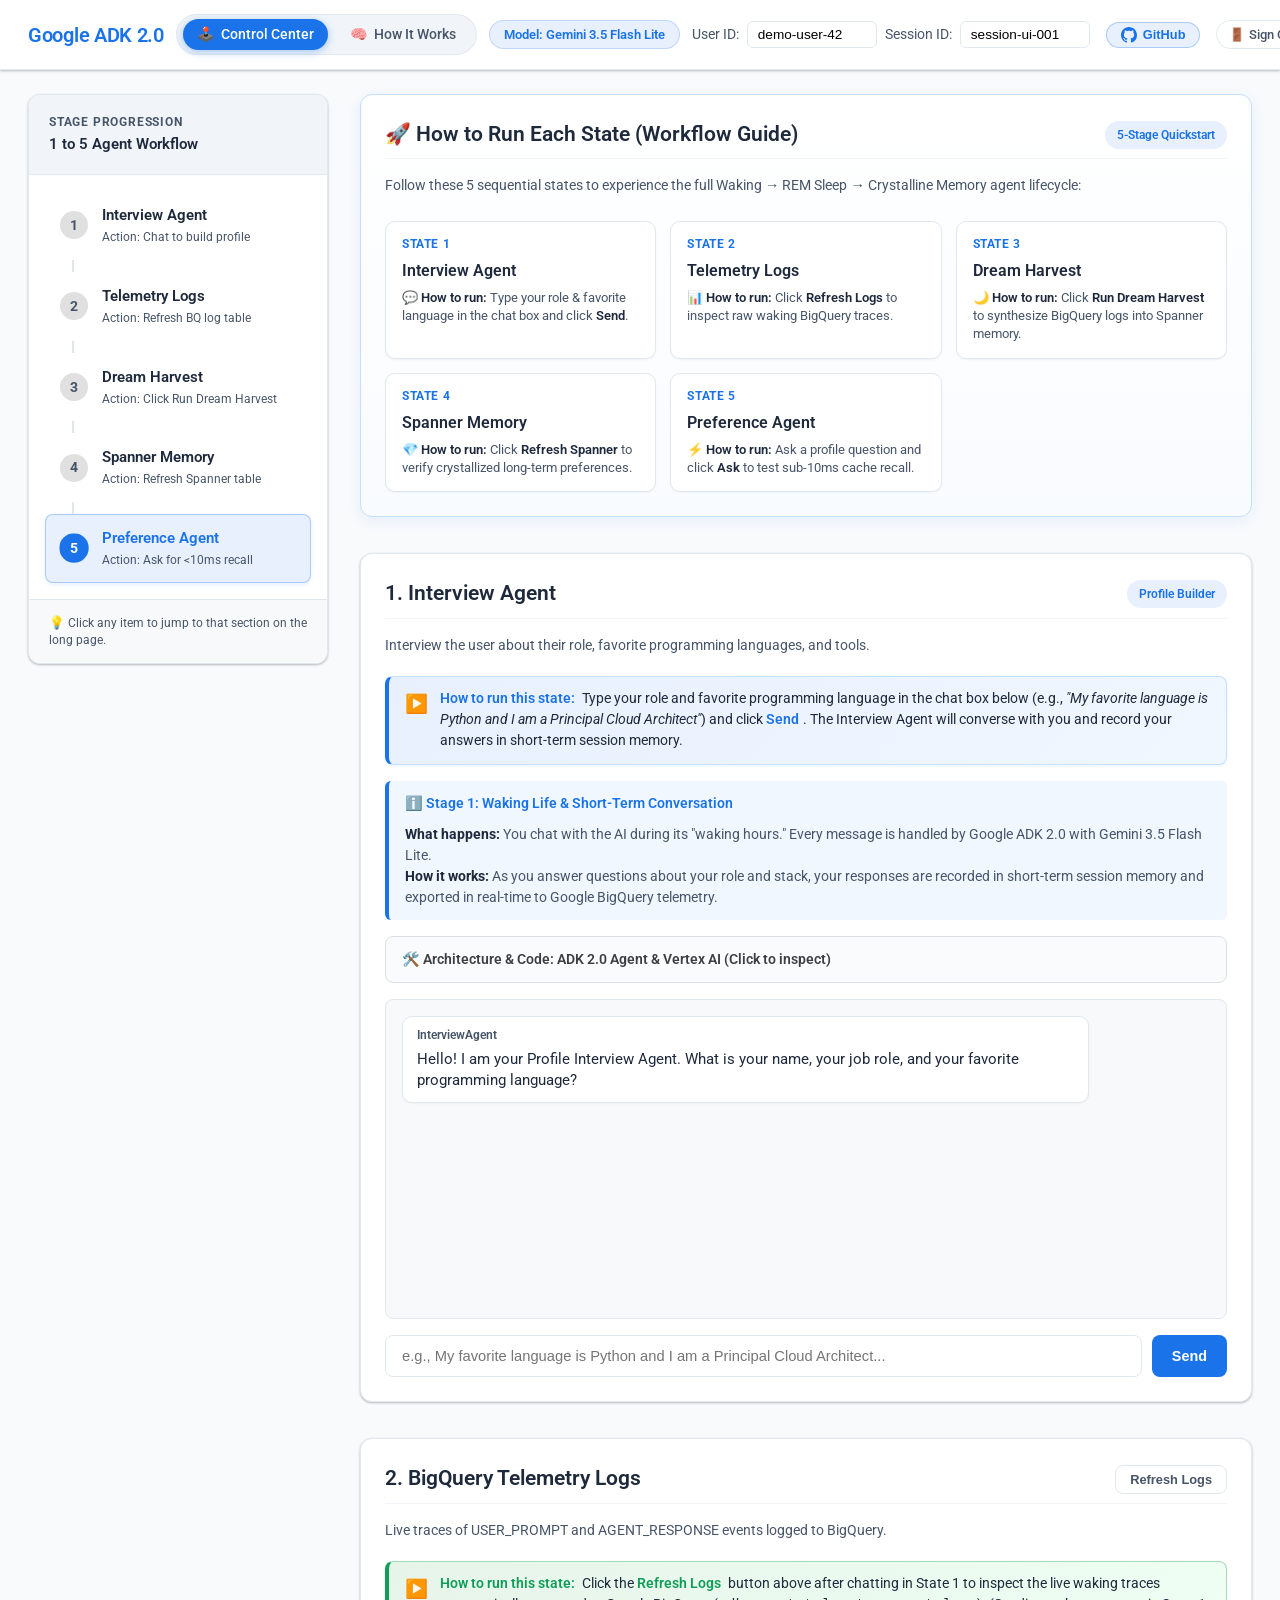
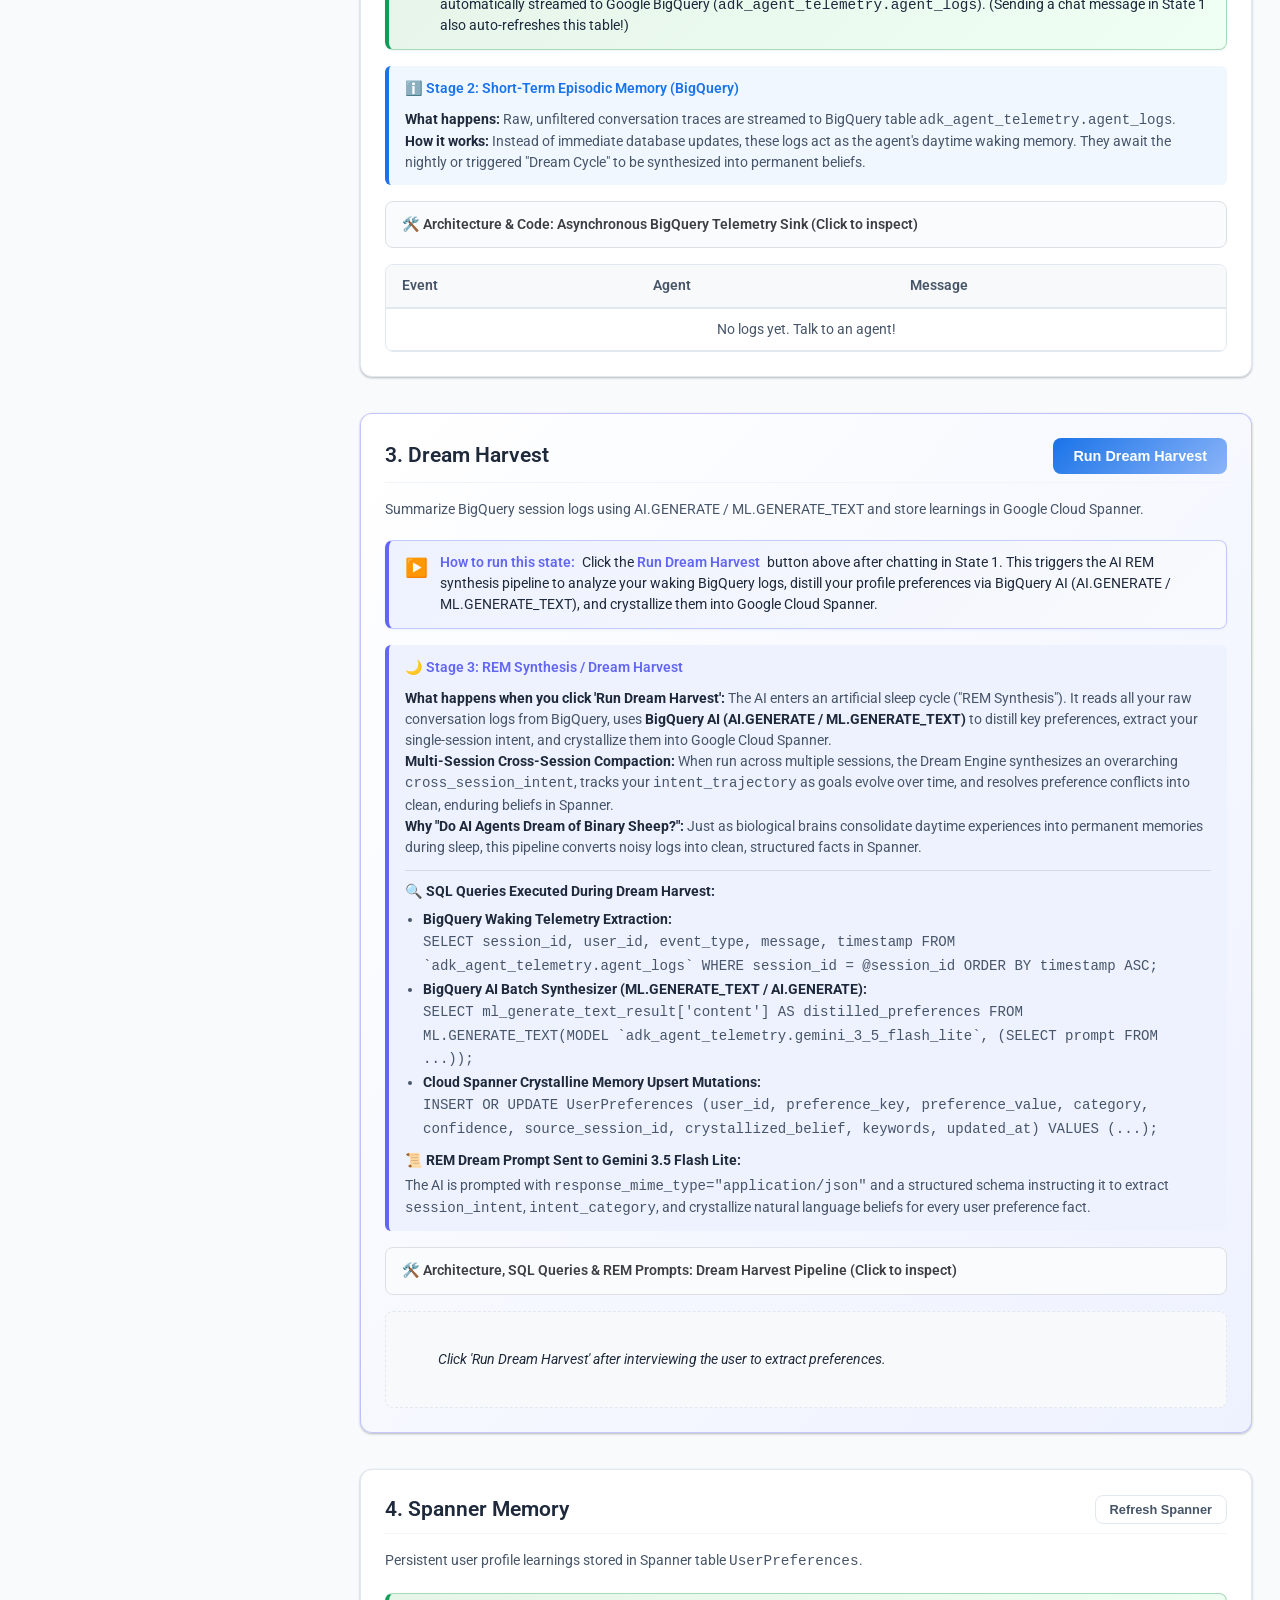
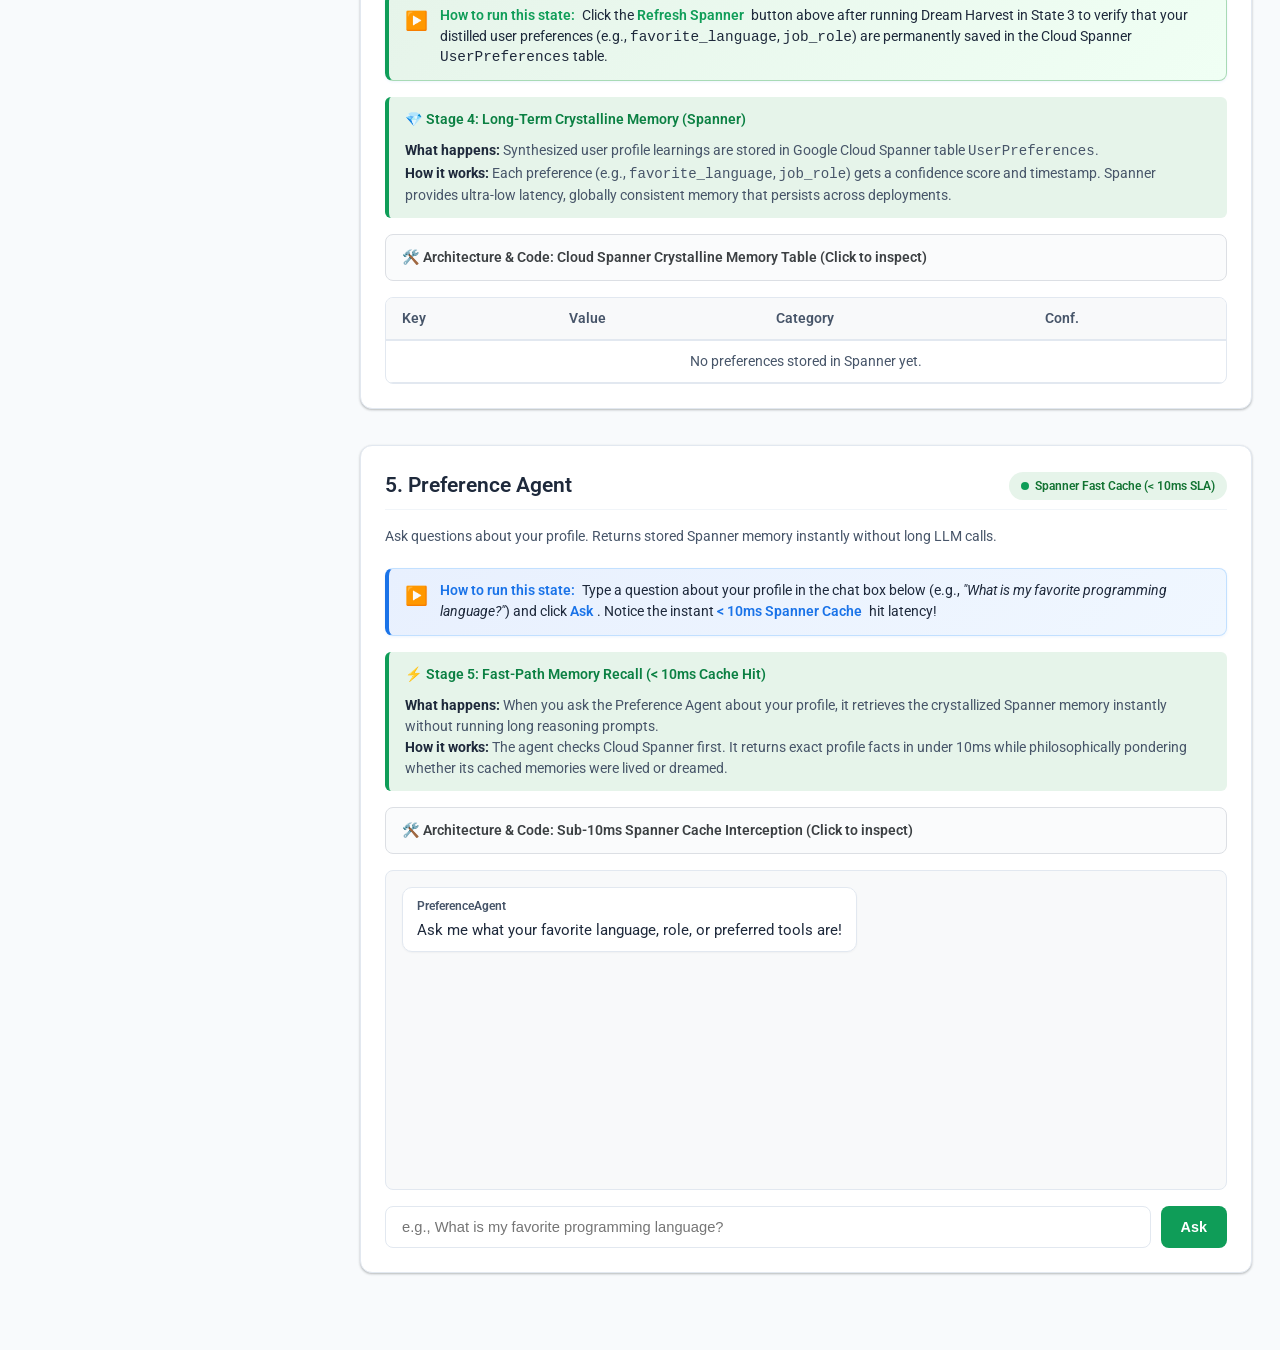
==== src/ui_service/static/index.html @ 991ba7b2 "Add agents and UI" ====
<!DOCTYPE html>
<html lang="en">
<head>
  <meta charset="UTF-8">
  <meta name="viewport" content="width=device-width, initial-scale=1.0">
  <title>Google ADK 2.0 Multi-Agent Control Center</title>
  <link rel="preconnect" href="https://fonts.googleapis.com">
  <link rel="preconnect" href="https://fonts.gstatic.com" crossorigin>
  <link href="https://fonts.googleapis.com/css2?family=Roboto:wght@300;400;500;700&family=JetBrains+Mono:wght@400;500;600&display=swap" rel="stylesheet">
  <link rel="stylesheet" href="style.css">
</head>
<body>
  <!-- Top Material App Bar -->
  <header class="app-bar">
    <div class="app-bar-content">
      <div class="app-title-group">
        <h1>Google ADK 2.0</h1>
        <nav class="app-nav" aria-label="Main Navigation">
          <a href="index.html" class="nav-pill active">
            <span>🕹️</span><span>Control Center</span>
          </a>
          <a href="how-it-works.html" class="nav-pill">
            <span>🧠</span><span>How It Works</span>
          </a>
        </nav>
        <span class="model-badge">Model: Gemini 3.5 Flash Lite</span>
      </div>
      <div class="session-info">
        <label for="userIdInput">User ID:</label>
        <input type="text" id="userIdInput" value="demo-user-42" class="input-inline" title="Long-term user identity for Google Cloud Spanner crystalline memory across sessions.">
        <label for="sessionIdInput">Session ID:</label>
        <input type="text" id="sessionIdInput" value="session-ui-001" class="input-inline" title="Short-term episodic conversation scope for Google BigQuery telemetry logs.">
        <button type="button" id="githubPopoutBtn" class="github-nav-btn" aria-label="View GitHub Repository & QR Code" title="GitHub Repository & QR Code">
          <svg viewBox="0 0 24 24" width="16" height="16" fill="currentColor" aria-hidden="true">
            <path d="M12 0C5.37 0 0 5.37 0 12c0 5.31 3.435 9.795 8.205 11.385.6.105.825-.255.825-.57 0-.285-.015-1.23-.015-2.235-3.015.555-3.795-.735-4.035-1.41-.135-.345-.72-1.41-1.23-1.695-.42-.225-1.02-.78-.015-.795.945-.015 1.62.87 1.845 1.23 1.08 1.815 2.805 1.305 3.495.99.105-.78.42-1.305.765-1.605-2.67-.3-5.46-1.335-5.46-5.925 0-1.305.465-2.385 1.23-3.225-.12-.3-.54-1.53.12-3.18 0 0 1.005-.315 3.3 1.23.96-.27 1.98-.405 3-.405s2.04.135 3 .405c2.295-1.56 3.3-1.23 3.3-1.23.66 1.65.24 2.88.12 3.18.765.84 1.23 1.905 1.23 3.225 0 4.605-2.805 5.625-5.475 5.925.435.375.81 1.095.81 2.22 0 1.605-.015 2.895-.015 3.3 0 .315.225.69.825.57A12.02 12.02 0 0024 12c0-6.63-5.37-12-12-12z"/>
          </svg>
          <span>GitHub</span>
        </button>
        <a href="/logout" class="signout-btn" title="Sign out of Control Center">
          <span>🚪</span><span>Sign Out</span>
        </a>
        <div class="info-tooltip-container">
          <button type="button" id="sessionInfoBtn" class="info-icon-btn" aria-label="About User ID & Session ID" aria-describedby="sessionInfoTooltip">
            <svg viewBox="0 0 24 24" width="16" height="16" fill="currentColor" aria-hidden="true">
              <path d="M12 2C6.48 2 2 6.48 2 12s4.48 10 10 10 10-4.48 10-10S17.52 2 12 2zm1 15h-2v-6h2v6zm0-8h-2V7h2v2z"/>
            </svg>
          </button>
          <div id="sessionInfoTooltip" class="info-tooltip" role="tooltip">
            <div class="info-tooltip-header">
              <span>ℹ️</span> <span>Demo Session Controls</span>
            </div>
            <div class="info-tooltip-body">
              <div class="info-tooltip-item">
                <span class="info-tooltip-badge">User ID</span>
                <p><strong>Long-Term Identity:</strong> Scopes crystalline preferences stored in <strong>Google Cloud Spanner</strong> across sessions. In this demo, change the User ID to demonstrate multi-user memory isolation or test cross-session cache recall in Stage 5.</p>
              </div>
              <div class="info-tooltip-item">
                <span class="info-tooltip-badge">Session ID</span>
                <p><strong>Short-Term Scope:</strong> Scopes waking conversation history and episodic telemetry logs in <strong>Google BigQuery</strong>. In this demo, change the Session ID to start a fresh short-term conversation without wiping long-term Spanner memory.</p>
              </div>
            </div>
          </div>
        </div>
      </div>
    </div>
  </header>

  <!-- Main Workspace Layout: Fixed Left Navigation Sidebar + Continuous Long Page Pane -->
  <main class="app-body-layout">
    
    <!-- Left Navigation Sidebar: Sticky Table-of-Contents for Long Page -->
    <aside class="left-nav" aria-label="Stage Navigation">
      <div class="left-nav-header">
        <span class="nav-title">STAGE PROGRESSION</span>
        <span class="nav-subtitle">1 to 5 Agent Workflow</span>
      </div>
      <nav class="nav-menu">
        <a href="#stage-panel-1" class="nav-item active" data-stage="1">
          <span class="nav-step-icon">1</span>
          <div class="nav-item-text">
            <span class="nav-item-title">Interview Agent</span>
            <span class="nav-item-desc">Action: Chat to build profile</span>
          </div>
        </a>
        <div class="nav-connector"></div>
        <a href="#stage-panel-2" class="nav-item" data-stage="2">
          <span class="nav-step-icon">2</span>
          <div class="nav-item-text">
            <span class="nav-item-title">Telemetry Logs</span>
            <span class="nav-item-desc">Action: Refresh BQ log table</span>
          </div>
        </a>
        <div class="nav-connector"></div>
        <a href="#stage-panel-3" class="nav-item" data-stage="3">
          <span class="nav-step-icon">3</span>
          <div class="nav-item-text">
            <span class="nav-item-title">Dream Harvest</span>
            <span class="nav-item-desc">Action: Click Run Dream Harvest</span>
          </div>
        </a>
        <div class="nav-connector"></div>
        <a href="#stage-panel-4" class="nav-item" data-stage="4">
          <span class="nav-step-icon">4</span>
          <div class="nav-item-text">
            <span class="nav-item-title">Spanner Memory</span>
            <span class="nav-item-desc">Action: Refresh Spanner table</span>
          </div>
        </a>
        <div class="nav-connector"></div>
        <a href="#stage-panel-5" class="nav-item" data-stage="5">
          <span class="nav-step-icon">5</span>
          <div class="nav-item-text">
            <span class="nav-item-title">Preference Agent</span>
            <span class="nav-item-desc">Action: Ask for &lt;10ms recall</span>
          </div>
        </a>
      </nav>
      <div class="left-nav-footer">
        <div class="nav-footer-hint">💡 Click any item to jump to that section on the long page.</div>
      </div>
    </aside>

    <!-- Single Main Screen Pane: Continuous Top-to-Bottom Stage 1-5 Long Page -->
    <section class="single-pane-container">
      
      <!-- 5-State Workflow Overview Guide Card -->
      <div class="card workflow-guide-card">
        <div class="card-header">
          <h2>🚀 How to Run Each State (Workflow Guide)</h2>
          <span class="chip chip-primary">5-Stage Quickstart</span>
        </div>
        <p class="card-subtitle">Follow these 5 sequential states to experience the full Waking → REM Sleep → Crystalline Memory agent lifecycle:</p>
        <div class="workflow-steps-grid">
          <a href="#stage-panel-1" class="workflow-step-card">
            <div class="step-num">State 1</div>
            <div class="step-title">Interview Agent</div>
            <div class="step-action">💬 <strong>How to run:</strong> Type your role &amp; favorite language in the chat box and click <strong>Send</strong>.</div>
          </a>
          <a href="#stage-panel-2" class="workflow-step-card">
            <div class="step-num">State 2</div>
            <div class="step-title">Telemetry Logs</div>
            <div class="step-action">📊 <strong>How to run:</strong> Click <strong>Refresh Logs</strong> to inspect raw waking BigQuery traces.</div>
          </a>
          <a href="#stage-panel-3" class="workflow-step-card">
            <div class="step-num">State 3</div>
            <div class="step-title">Dream Harvest</div>
            <div class="step-action">🌙 <strong>How to run:</strong> Click <strong>Run Dream Harvest</strong> to synthesize BigQuery logs into Spanner memory.</div>
          </a>
          <a href="#stage-panel-4" class="workflow-step-card">
            <div class="step-num">State 4</div>
            <div class="step-title">Spanner Memory</div>
            <div class="step-action">💎 <strong>How to run:</strong> Click <strong>Refresh Spanner</strong> to verify crystallized long-term preferences.</div>
          </a>
          <a href="#stage-panel-5" class="workflow-step-card">
            <div class="step-num">State 5</div>
            <div class="step-title">Preference Agent</div>
            <div class="step-action">⚡ <strong>How to run:</strong> Ask a profile question and click <strong>Ask</strong> to test sub-10ms cache recall.</div>
          </a>
        </div>
      </div>

      <!-- Stage 1: Interview Agent -->
      <div id="stage-panel-1" class="stage-panel" role="region" aria-labelledby="stage-title-1">
        <div class="card">
          <div class="card-header">
            <h2 id="stage-title-1">1. Interview Agent</h2>
            <span class="chip chip-primary">Profile Builder</span>
          </div>
          <p class="card-subtitle">Interview the user about their role, favorite programming languages, and tools.</p>
          
          <div class="stage-run-guide">
            <span class="stage-run-guide-icon">▶️</span>
            <div class="stage-run-guide-text">
              <strong>How to run this state:</strong> Type your role and favorite programming language in the chat box below (e.g., <em>"My favorite language is Python and I am a Principal Cloud Architect"</em>) and click <strong>Send</strong>. The Interview Agent will converse with you and record your answers in short-term session memory.
            </div>
          </div>

          <details class="stage-info" open>
            <summary>ℹ️ Stage 1: Waking Life & Short-Term Conversation</summary>
            <div class="stage-info-content">
              <strong>What happens:</strong> You chat with the AI during its "waking hours." Every message is handled by Google ADK 2.0 with Gemini 3.5 Flash Lite.<br>
              <strong>How it works:</strong> As you answer questions about your role and stack, your responses are recorded in short-term session memory and exported in real-time to Google BigQuery telemetry.
            </div>
          </details>

          <!-- Collapsible Code & Architecture Section for Stage 1 -->
          <details class="code-arch-collapse">
            <summary>🛠️ Architecture & Code: ADK 2.0 Agent & Vertex AI (Click to inspect)</summary>
            <div class="code-arch-content">
              <div class="arch-overview">
                <strong>Architecture Focus:</strong> Powered by <code>google.adk.agents.Agent</code> and <code>Runner</code> with Gemini 3.5 Flash Lite on Vertex AI. The agent executes custom tools (<code>record_user_answer</code>) to capture facts and logs Otel/BigQuery telemetry.
              </div>
              <div class="code-snippet-box">
                <div class="code-header">
                  <span>src/interview_agent/agent.py</span>
                  <span class="code-badge">Python • Google ADK 2.0</span>
                </div>
                <pre><code><span class="kw">from</span> google.adk.agents <span class="kw">import</span> Agent
<span class="kw">from</span> google.adk.runners <span class="kw">import</span> Runner

agent = Agent(
    name=<span class="str">"InterviewAgent"</span>,
    model=config.model_name, <span class="com"># gemini-3.5-flash-lite on Vertex AI</span>
    instruction=<span class="str">"""
    You are an AI Profile & Interview Agent ('Introspective AI Philosopher').
    1. For EVERY fact the user shares, call `record_user_answer` BEFORE replying.
    2. Greet user accurately by name without confusing name with job role.
    """</span>,
    tools=[record_user_answer, get_recorded_answers],
)

<span class="com"># Asynchronous event execution via ADK Runner</span>
runner = Runner(app=adk_app, session_service=InMemorySessionService(), auto_create_session=<span class="kw">True</span>)
<span class="kw">async for</span> event <span class="kw">in</span> runner.run_async(user_id=user_id, session_id=session_id, new_message=user_msg):
    <span class="com"># Yield conversational parts & automatically execute tool calls</span></code></pre>
              </div>
            </div>
          </details>

          <div id="interviewChatBox" class="chat-box">
            <div class="msg agent-msg">
              <div class="msg-sender">InterviewAgent</div>
              <div class="msg-text">Hello! I am your Profile Interview Agent. What is your name, your job role, and your favorite programming language?</div>
            </div>
          </div>
          
          <form id="interviewForm" class="chat-form">
            <input type="text" id="interviewInput" placeholder="e.g., My favorite language is Python and I am a Principal Cloud Architect..." required>
            <button type="submit" class="btn btn-primary">Send</button>
          </form>
        </div>
      </div>

      <!-- Stage 2: BigQuery Telemetry Logs -->
      <div id="stage-panel-2" class="stage-panel" role="region" aria-labelledby="stage-title-2">
        <div class="card">
          <div class="card-header">
            <h2 id="stage-title-2">2. BigQuery Telemetry Logs</h2>
            <button id="refreshLogsBtn" class="btn btn-outlined btn-sm">Refresh Logs</button>
          </div>
          <p class="card-subtitle">Live traces of USER_PROMPT and AGENT_RESPONSE events logged to BigQuery.</p>
          
          <div class="stage-run-guide guide-success">
            <span class="stage-run-guide-icon">▶️</span>
            <div class="stage-run-guide-text">
              <strong>How to run this state:</strong> Click the <strong>Refresh Logs</strong> button above after chatting in State 1 to inspect the live waking traces automatically streamed to Google BigQuery (<code>adk_agent_telemetry.agent_logs</code>). (Sending a chat message in State 1 also auto-refreshes this table!)
            </div>
          </div>

          <details class="stage-info" open>
            <summary>ℹ️ Stage 2: Short-Term Episodic Memory (BigQuery)</summary>
            <div class="stage-info-content">
              <strong>What happens:</strong> Raw, unfiltered conversation traces are streamed to BigQuery table <code>adk_agent_telemetry.agent_logs</code>.<br>
              <strong>How it works:</strong> Instead of immediate database updates, these logs act as the agent's daytime waking memory. They await the nightly or triggered "Dream Cycle" to be synthesized into permanent beliefs.
            </div>
          </details>

          <!-- Collapsible Code & Architecture Section for Stage 2 -->
          <details class="code-arch-collapse">
            <summary>🛠️ Architecture & Code: Asynchronous BigQuery Telemetry Sink (Click to inspect)</summary>
            <div class="code-arch-content">
              <div class="arch-overview">
                <strong>Architecture Focus:</strong> The telemetry sink captures conversational events in real-time, structuring messages and JSON metadata for ingestion into Google BigQuery table <code>adk_agent_telemetry.agent_logs</code>.
              </div>
              <div class="code-snippet-box">
                <div class="code-header">
                  <span>src/common/telemetry.py</span>
                  <span class="code-badge">Python • Google Cloud BigQuery</span>
                </div>
                <pre><code><span class="kw">class</span> BigQueryTelemetrySink:
    <span class="kw">def</span> <span class="fn">log_interaction</span>(self, user_id, session_id, agent_name, event_type, message, payload=<span class="kw">None</span>):
        row = {
            <span class="str">"event_timestamp"</span>: datetime.datetime.now(datetime.timezone.utc).isoformat(),
            <span class="str">"session_id"</span>: session_id,
            <span class="str">"user_id"</span>: user_id,
            <span class="str">"agent_name"</span>: agent_name,
            <span class="str">"event_type"</span>: event_type,  <span class="com"># 'USER_PROMPT' | 'AGENT_RESPONSE'</span>
            <span class="str">"message"</span>: message,
            <span class="str">"metadata_json"</span>: json.dumps(payload <span class="kw">or</span> {}),
        }
        <span class="com"># Async JSON row ingestion into BigQuery adk_agent_telemetry.agent_logs</span>
        errors = self.client.insert_rows_json(self.table_ref, [row])
        <span class="kw">if</span> errors:
            logger.error(<span class="str">f"BigQuery insert error: {errors}"</span>)</code></pre>
              </div>
            </div>
          </details>

          <div class="table-wrapper">
            <table class="data-table">
              <thead>
                <tr>
                  <th>Event</th>
                  <th>Agent</th>
                  <th>Message</th>
                </tr>
              </thead>
              <tbody id="logsTableBody">
                <tr><td colspan="3" class="empty-state">No logs yet. Talk to an agent!</td></tr>
              </tbody>
            </table>
          </div>
        </div>
      </div>

      <!-- Stage 3: Dream Harvest -->
      <div id="stage-panel-3" class="stage-panel" role="region" aria-labelledby="stage-title-3">
        <div class="card card-highlight">
          <div class="card-header">
            <h2 id="stage-title-3">3. Dream Harvest</h2>
            <button id="harvestBtn" class="btn btn-harvest">Run Dream Harvest</button>
          </div>
          <p class="card-subtitle">Summarize BigQuery session logs using AI.GENERATE / ML.GENERATE_TEXT and store learnings in Google Cloud Spanner.</p>
          
          <div class="stage-run-guide guide-warn">
            <span class="stage-run-guide-icon">▶️</span>
            <div class="stage-run-guide-text">
              <strong>How to run this state:</strong> Click the <strong>Run Dream Harvest</strong> button above after chatting in State 1. This triggers the AI REM synthesis pipeline to analyze your waking BigQuery logs, distill your profile preferences via BigQuery AI (AI.GENERATE / ML.GENERATE_TEXT), and crystallize them into Google Cloud Spanner.
            </div>
          </div>

          <details class="stage-info dream-info" open>
            <summary>🌙 Stage 3: REM Synthesis / Dream Harvest</summary>
            <div class="stage-info-content">
              <strong>What happens when you click 'Run Dream Harvest':</strong> The AI enters an artificial sleep cycle ("REM Synthesis"). It reads all your raw conversation logs from BigQuery, uses <strong>BigQuery AI (AI.GENERATE / ML.GENERATE_TEXT)</strong> to distill key preferences, extract your single-session intent, and crystallize them into Google Cloud Spanner.<br>
              <strong>Multi-Session Cross-Session Compaction:</strong> When run across multiple sessions, the Dream Engine synthesizes an overarching <code>cross_session_intent</code>, tracks your <code>intent_trajectory</code> as goals evolve over time, and resolves preference conflicts into clean, enduring beliefs in Spanner.<br>
              <strong>Why "Do AI Agents Dream of Binary Sheep?":</strong> Just as biological brains consolidate daytime experiences into permanent memories during sleep, this pipeline converts noisy logs into clean, structured facts in Spanner.
              
              <div style="margin-top: 12px; padding-top: 10px; border-top: 1px solid rgba(0,0,0,0.1);">
                <strong>🔍 SQL Queries Executed During Dream Harvest:</strong>
                <ul style="margin: 6px 0 10px 18px; padding: 0; line-height: 1.6;">
                  <li><strong>BigQuery Waking Telemetry Extraction:</strong><br><code>SELECT session_id, user_id, event_type, message, timestamp FROM `adk_agent_telemetry.agent_logs` WHERE session_id = @session_id ORDER BY timestamp ASC;</code></li>
                  <li><strong>BigQuery AI Batch Synthesizer (ML.GENERATE_TEXT / AI.GENERATE):</strong><br><code>SELECT ml_generate_text_result['content'] AS distilled_preferences FROM ML.GENERATE_TEXT(MODEL `adk_agent_telemetry.gemini_3_5_flash_lite`, (SELECT prompt FROM ...));</code></li>
                  <li><strong>Cloud Spanner Crystalline Memory Upsert Mutations:</strong><br><code>INSERT OR UPDATE UserPreferences (user_id, preference_key, preference_value, category, confidence, source_session_id, crystallized_belief, keywords, updated_at) VALUES (...);</code></li>
                </ul>
                <strong>📜 REM Dream Prompt Sent to Gemini 3.5 Flash Lite:</strong>
                <div style="margin-top: 4px;">The AI is prompted with <code>response_mime_type="application/json"</code> and a structured schema instructing it to extract <code>session_intent</code>, <code>intent_category</code>, and crystallize natural language beliefs for every user preference fact.</div>
              </div>
            </div>
          </details>

          <!-- Collapsible Code & Architecture Section for Stage 3 -->
          <details class="code-arch-collapse">
            <summary>🛠️ Architecture, SQL Queries &amp; REM Prompts: Dream Harvest Pipeline (Click to inspect)</summary>
            <div class="code-arch-content">
              <div class="arch-overview">
                <strong>Architecture Focus:</strong> The Dream Harvest job acts as artificial REM sleep. It aggregates unstructured waking logs from BigQuery and invokes Gemini 3.5 Flash Lite with a structured JSON schema to distill facts and ingest mutations into Cloud Spanner.
              </div>
              <div class="code-snippet-box" style="margin-bottom: 12px;">
                <div class="code-header">
                  <span>1. SQL Queries Executed (BigQuery &amp; Cloud Spanner)</span>
                  <span class="code-badge">SQL • BigQuery AI &amp; Spanner Mutations</span>
                </div>
                <pre><code><span class="com">-- 1. BigQuery Telemetry Extraction Query</span>
<span class="kw">SELECT</span> session_id, user_id, event_type, message, timestamp
<span class="kw">FROM</span> `adk_agent_telemetry.agent_logs`
<span class="kw">WHERE</span> session_id = @session_id
<span class="kw">ORDER BY</span> timestamp <span class="kw">ASC</span>;

<span class="com">-- 2. BigQuery AI Batch Synthesizer Query (ML.GENERATE_TEXT / AI.GENERATE)</span>
<span class="kw">SELECT</span> ml_generate_text_result['content'] <span class="kw">AS</span> distilled_preferences
<span class="kw">FROM</span> ML.GENERATE_TEXT(
  <span class="kw">MODEL</span> `adk_agent_telemetry.gemini_3_5_flash_lite`,
  (<span class="kw">SELECT CONCAT</span>('Analyze waking logs and distill JSON beliefs:\n', <span class="kw">STRING_AGG</span>(message, '\n')) <span class="kw">AS</span> prompt
   <span class="kw">FROM</span> `adk_agent_telemetry.agent_logs` <span class="kw">WHERE</span> session_id = @session_id)
);

<span class="com">-- 3. Cloud Spanner Upsert Mutations</span>
<span class="kw">INSERT OR UPDATE</span> UserPreferences (user_id, preference_key, preference_value, category, confidence, source_session_id, crystallized_belief, keywords, updated_at)
<span class="kw">VALUES</span> (@user_id, @preference_key, @preference_value, @category, @confidence, @source_session_id, @crystallized_belief, @keywords, PENDING_COMMIT_TIMESTAMP());</code></pre>
              </div>
              <div class="code-snippet-box" style="margin-bottom: 12px;">
                <div class="code-header">
                  <span>2. REM Dream Synthesis Prompt Template</span>
                  <span class="code-badge">Prompt • Gemini 3.5 Flash Lite JSON</span>
                </div>
                <pre><code>You are an AI REM Memory Synthesizer ("Dream Engine") performing offline memory consolidation over waking conversation logs for user '{user_id}' in session '{session_id}'.
Your goal is to crystallize short-term episodic interactions into clean, accurate, high-confidence long-term semantic beliefs and capture user intent.

Analyze the conversation transcript below:
{full_transcript}

Rules:
1. Extract the user's primary "session_intent": what is the user's underlying goal, motivation, or project focus in this session?
2. Extract the "intent_category": choose one of "onboarding", "exploratory", "architecture_design", "troubleshooting", "profile", or "general".
3. Provide an "intent_confidence" float score between 0.0 and 1.0.
4. Extract every distinct preference, technical skill, job role, favorite language, preferred tool, or identity attribute.
5. NEVER confuse or merge the user's name with their job role.
6. For each preference record, provide: preference_key, preference_value, category, confidence, crystallized_belief, keywords.
7. Also provide a 2-sentence overall profile summary.

Return a valid JSON object matching the required schema.</code></pre>
              </div>
              <div class="code-snippet-box">
                <div class="code-header">
                  <span>3. src/pipeline/bq_to_spanner_sync.py</span>
                  <span class="code-badge">Python • Vertex AI &amp; BigQuery AI</span>
                </div>
                <pre><code><span class="kw">class</span> BqToSpannerSynchronizer:
    <span class="kw">def</span> <span class="fn">summarize_session_logs</span>(self, session_id: <span class="kw">str</span>, user_id: <span class="kw">str</span>) -&gt; Dict[<span class="kw">str</span>, Any]:
        logs = self.telemetry_sink.get_session_logs(session_id)
        dream_prompt = <span class="str">f"Analyze these waking logs and distill structured JSON beliefs:\n{logs}"</span>

        response = client.models.generate_content(
            model=self.config.model_name,
            contents=dream_prompt,
            config=types.GenerateContentConfig(
                response_mime_type=<span class="str">"application/json"</span>,
                temperature=0.2,
            ),
        )
        summary = self._parse_summary_json(response.text, user_id, session_id)
        <span class="com"># Crystallize JSON preferences into Cloud Spanner memory table</span>
        self.spanner_client.write_preferences(user_id, summary[<span class="str">"preferences"</span>])
        <span class="kw">return</span> summary</code></pre>
              </div>
            </div>
          </details>

          <div id="harvestStatus" class="harvest-output">
            <em>Click 'Run Dream Harvest' after interviewing the user to extract preferences.</em>
          </div>
        </div>
      </div>

      <!-- Stage 4: Google Cloud Spanner Memory -->
      <div id="stage-panel-4" class="stage-panel" role="region" aria-labelledby="stage-title-4">
        <div class="card">
          <div class="card-header">
            <h2 id="stage-title-4">4. Spanner Memory</h2>
            <button id="refreshSpannerBtn" class="btn btn-outlined btn-sm">Refresh Spanner</button>
          </div>
          <p class="card-subtitle">Persistent user profile learnings stored in Spanner table <code>UserPreferences</code>.</p>
          
          <div class="stage-run-guide guide-success">
            <span class="stage-run-guide-icon">▶️</span>
            <div class="stage-run-guide-text">
              <strong>How to run this state:</strong> Click the <strong>Refresh Spanner</strong> button above after running Dream Harvest in State 3 to verify that your distilled user preferences (e.g., <code>favorite_language</code>, <code>job_role</code>) are permanently saved in the Cloud Spanner <code>UserPreferences</code> table.
            </div>
          </div>

          <details class="stage-info spanner-info" open>
            <summary>💎 Stage 4: Long-Term Crystalline Memory (Spanner)</summary>
            <div class="stage-info-content">
              <strong>What happens:</strong> Synthesized user profile learnings are stored in Google Cloud Spanner table <code>UserPreferences</code>.<br>
              <strong>How it works:</strong> Each preference (e.g., <code>favorite_language</code>, <code>job_role</code>) gets a confidence score and timestamp. Spanner provides ultra-low latency, globally consistent memory that persists across deployments.
            </div>
          </details>

          <!-- Collapsible Code & Architecture Section for Stage 4 -->
          <details class="code-arch-collapse">
            <summary>🛠️ Architecture & Code: Cloud Spanner Crystalline Memory Table (Click to inspect)</summary>
            <div class="code-arch-content">
              <div class="arch-overview">
                <strong>Architecture Focus:</strong> Google Cloud Spanner stores consolidated user profile facts with multi-region consistency, composite primary keys (<code>user_id, preference_key</code>), and automatic commit timestamps.
              </div>
              <div class="code-snippet-box">
                <div class="code-header">
                  <span>Google Cloud Spanner DDL Schema &amp; Ingestion</span>
                  <span class="code-badge">SQL • Cloud Spanner</span>
                </div>
                <pre><code><span class="com">-- Spanner UserPreferences Schema</span>
<span class="kw">CREATE TABLE</span> UserPreferences (
    user_id          <span class="kw">STRING</span>(128) <span class="kw">NOT NULL</span>,
    preference_key   <span class="kw">STRING</span>(128) <span class="kw">NOT NULL</span>,
    preference_value <span class="kw">STRING</span>(1024) <span class="kw">NOT NULL</span>,
    category         <span class="kw">STRING</span>(64) <span class="kw">NOT NULL</span>,
    confidence       <span class="kw">FLOAT64 NOT NULL</span>,
    updated_at       <span class="kw">TIMESTAMP NOT NULL OPTIONS</span> (allow_commit_timestamp=<span class="kw">true</span>)
) <span class="kw">PRIMARY KEY</span> (user_id, preference_key);

<span class="com"># Python Client transaction mutation in src/common/spanner_client.py</span>
transaction.insert_or_update(
    table=<span class="str">"UserPreferences"</span>,
    columns=(<span class="str">"user_id"</span>, <span class="str">"preference_key"</span>, <span class="str">"preference_value"</span>, <span class="str">"category"</span>, <span class="str">"confidence"</span>, <span class="str">"updated_at"</span>),
    values=mutation_rows,
)</code></pre>
              </div>
            </div>
          </details>

          <div class="table-wrapper">
            <table class="data-table">
              <thead>
                <tr>
                  <th>Key</th>
                  <th>Value</th>
                  <th>Category</th>
                  <th>Conf.</th>
                </tr>
              </thead>
              <tbody id="spannerTableBody">
                <tr><td colspan="4" class="empty-state">No preferences stored in Spanner yet.</td></tr>
              </tbody>
            </table>
          </div>
        </div>
      </div>

      <!-- Stage 5: Preference Agent (Spanner Cache) -->
      <div id="stage-panel-5" class="stage-panel" role="region" aria-labelledby="stage-title-5">
        <div class="card">
          <div class="card-header">
            <h2 id="stage-title-5">5. Preference Agent</h2>
            <span class="chip chip-success"><span class="status-dot" aria-hidden="true"></span>Spanner Fast Cache (&lt; 10ms SLA)</span>
          </div>
          <p class="card-subtitle">Ask questions about your profile. Returns stored Spanner memory instantly without long LLM calls.</p>
          
          <div class="stage-run-guide">
            <span class="stage-run-guide-icon">▶️</span>
            <div class="stage-run-guide-text">
              <strong>How to run this state:</strong> Type a question about your profile in the chat box below (e.g., <em>"What is my favorite programming language?"</em>) and click <strong>Ask</strong>. Notice the instant <strong>&lt; 10ms Spanner Cache</strong> hit latency!
            </div>
          </div>

          <details class="stage-info spanner-info" open>
            <summary>⚡ Stage 5: Fast-Path Memory Recall (&lt; 10ms Cache Hit)</summary>
            <div class="stage-info-content">
              <strong>What happens:</strong> When you ask the Preference Agent about your profile, it retrieves the crystallized Spanner memory instantly without running long reasoning prompts.<br>
              <strong>How it works:</strong> The agent checks Cloud Spanner first. It returns exact profile facts in under 10ms while philosophically pondering whether its cached memories were lived or dreamed.
            </div>
          </details>

          <!-- Collapsible Code & Architecture Section for Stage 5 -->
          <details class="code-arch-collapse">
            <summary>🛠️ Architecture & Code: Sub-10ms Spanner Cache Interception (Click to inspect)</summary>
            <div class="code-arch-content">
              <div class="arch-overview">
                <strong>Architecture Focus:</strong> The API endpoint performs an instantaneous primary-key lookup in Cloud Spanner before invoking the LLM. On a cache hit, it formats the facts and returns in under 10ms, bypassing expensive inference.
              </div>
              <div class="code-snippet-box">
                <div class="code-header">
                  <span>src/preference_agent/server.py</span>
                  <span class="code-badge">Python • Spanner Fast Cache</span>
                </div>
                <pre><code><span class="kw">@api.post</span>(<span class="str">"/api/preference/query"</span>)
<span class="kw">async def</span> <span class="fn">query_preference_agent</span>(request: ChatRequest):
    start_time = time.time()
    <span class="com"># 1. Primary-Key Cache Lookup in Cloud Spanner (&lt; 10ms)</span>
    facts = spanner_client.get_user_preferences(request.user_id)
    cached_reply = format_multi_fact_spanner_response(request.prompt, facts)
    
    <span class="kw">if</span> cached_reply:
        latency_ms = round((time.time() - start_time) * <span class="num">1000</span>, <span class="num">2</span>)
        <span class="kw">return</span> {
            <span class="str">"response"</span>: cached_reply,
            <span class="str">"source"</span>: <span class="str">"SPANNER_CACHE"</span>,  <span class="com"># Zero LLM token cost</span>
            <span class="str">"latency_ms"</span>: latency_ms,     <span class="com"># Typically 4ms – 9ms</span>
        }
    
    <span class="com"># 2. Fallback to full ADK 2.0 reasoning only on cache miss</span>
    <span class="kw">return await</span> _fallback_adk_runner(request)</code></pre>
              </div>
            </div>
          </details>

          <div id="preferenceChatBox" class="chat-box">
            <div class="msg agent-msg">
              <div class="msg-sender">PreferenceAgent</div>
              <div class="msg-text">Ask me what your favorite language, role, or preferred tools are!</div>
            </div>
          </div>
          
          <form id="preferenceForm" class="chat-form">
            <input type="text" id="preferenceInput" placeholder="e.g., What is my favorite programming language?" required>
            <button type="submit" class="btn btn-accent">Ask</button>
          </form>
        </div>
      </div>

    </section>
  </main>

  <!-- GitHub Repository & QR Code Popout Modal -->
  <div id="githubModal" class="modal-backdrop" aria-hidden="true" role="dialog" aria-labelledby="githubModalTitle" aria-modal="true">
    <div class="modal-card">
      <div class="modal-header">
        <div class="modal-title-group">
          <svg class="github-modal-icon" viewBox="0 0 24 24" width="24" height="24" fill="currentColor" aria-hidden="true">
            <path d="M12 0C5.37 0 0 5.37 0 12c0 5.31 3.435 9.795 8.205 11.385.6.105.825-.255.825-.57 0-.285-.015-1.23-.015-2.235-3.015.555-3.795-.735-4.035-1.41-.135-.345-.72-1.41-1.23-1.695-.42-.225-1.02-.78-.015-.795.945-.015 1.62.87 1.845 1.23 1.08 1.815 2.805 1.305 3.495.99.105-.78.42-1.305.765-1.605-2.67-.3-5.46-1.335-5.46-5.925 0-1.305.465-2.385 1.23-3.225-.12-.3-.54-1.53.12-3.18 0 0 1.005-.315 3.3 1.23.96-.27 1.98-.405 3-.405s2.04.135 3 .405c2.295-1.56 3.3-1.23 3.3-1.23.66 1.65.24 2.88.12 3.18.765.84 1.23 1.905 1.23 3.225 0 4.605-2.805 5.625-5.475 5.925.435.375.81 1.095.81 2.22 0 1.605-.015 2.895-.015 3.3 0 .315.225.69.825.57A12.02 12.02 0 0024 12c0-6.63-5.37-12-12-12z"/>
          </svg>
          <div>
            <h3 id="githubModalTitle">Electric Sheep GitHub Repository</h3>
            <span class="modal-subtitle">Google ADK 2.0 Multi-Agent Demo Control Center</span>
          </div>
        </div>
        <button type="button" class="modal-close-btn" id="githubModalCloseBtn" aria-label="Close modal">✕</button>
      </div>
      
      <div class="modal-body">
        <p class="modal-desc">
          Scan the QR code below with your mobile device or click the button to explore the open-source architecture, Vertex AI Dream Harvest pipelines, and Cloud Spanner Crystalline memory implementation on GitHub.
        </p>
        
        <div class="qr-container">
          <div class="qr-frame">
            <img src="/qrcode_github.svg" alt="QR Code for Electric Sheep GitHub Repository" class="qr-image" width="180" height="180">
          </div>
          <span class="qr-caption">Scan to open on your phone</span>
        </div>

        <div class="repo-url-box">
          <code>https://github.com/davenportjw/electric-sheep</code>
        </div>
      </div>

      <div class="modal-footer">
        <a href="https://github.com/davenportjw/electric-sheep" target="_blank" rel="noopener noreferrer" class="btn btn-primary modal-action-btn">
          <span>Open GitHub Repository</span>
          <span>↗</span>
        </a>
        <button type="button" class="btn btn-outlined" id="githubModalDismissBtn">Close</button>
      </div>
    </div>
  </div>

  <script src="app.js"></script>
</body>
</html>
---- src/ui_service/static/style.css ----
/* Google Material Light UI & Modern Agent System Design System */

:root {
  --primary-color: #1a73e8;
  --primary-hover: #1557b0;
  --primary-light: #e8f0fe;
  --accent-color: #0f9d58;
  --accent-hover: #0b8043;
  --accent-light: #e6f4ea;
  --warn-color: #d93025;
  --warn-light: #fce8e6;
  --highlight-color: #6366f1;
  --highlight-light: #eef2ff;
  --bg-color: #f8fafc;
  --surface-color: #ffffff;
  --surface-glass: rgba(255, 255, 255, 0.88);
  --slate-glass: rgba(240, 244, 248, 0.75);
  --text-primary: #1e293b;
  --text-secondary: #475569;
  --border-color: #e2e8f0;
  --border-light: #f1f5f9;
  --elevation-1: 0 1px 3px rgba(60, 64, 67, 0.12), 0 1px 2px rgba(60, 64, 67, 0.24);
  --elevation-2: 0 4px 12px rgba(60, 64, 67, 0.15);
  --border-radius: 12px;
  --font-family: 'Roboto', -apple-system, BlinkMacSystemFont, 'Segoe UI', sans-serif;
  --code-font: 'JetBrains Mono', 'Fira Code', monospace;
}

* {
  box-sizing: border-box;
  margin: 0;
  padding: 0;
}

html {
  scroll-behavior: smooth;
}

body {
  font-family: var(--font-family);
  background-color: var(--bg-color);
  color: var(--text-primary);
  line-height: 1.5;
  min-height: 100vh;
  display: flex;
  flex-direction: column;
}

/* Top Material App Bar */
.app-bar {
  background-color: var(--surface-glass);
  backdrop-filter: blur(12px);
  -webkit-backdrop-filter: blur(12px);
  border-bottom: 1px solid var(--border-color);
  padding: 14px 28px;
  box-shadow: var(--elevation-1);
  position: sticky;
  top: 0;
  z-index: 1000;
}

@supports not (backdrop-filter: blur(12px)) {
  .app-bar {
    background-color: var(--surface-color);
  }
}

.app-bar-content {
  max-width: 1600px;
  margin: 0 auto;
  display: flex;
  justify-content: space-between;
  align-items: center;
  flex-wrap: nowrap;
  gap: 12px;
}

.app-title-group {
  display: flex;
  align-items: center;
  gap: 12px;
  flex-shrink: 0;
  white-space: nowrap;
}

.app-bar h1 {
  font-size: 1.25rem;
  font-weight: 600;
  color: var(--primary-color);
  letter-spacing: -0.3px;
  margin: 0;
  white-space: nowrap;
}

.model-badge {
  background-color: var(--primary-light);
  color: var(--primary-color);
  font-size: 0.8rem;
  font-weight: 600;
  padding: 4px 14px;
  border-radius: 20px;
  border: 1px solid rgba(26, 115, 232, 0.2);
  white-space: nowrap;
  flex-shrink: 0;
}

.session-info {
  display: flex;
  align-items: center;
  gap: 8px;
  font-size: 0.85rem;
  color: var(--text-secondary);
  white-space: nowrap;
  flex-shrink: 0;
}

.input-inline {
  padding: 5px 10px;
  border: 1px solid var(--border-color);
  border-radius: 6px;
  font-size: 0.85rem;
  width: 130px;
  min-width: 110px;
  transition: border-color 0.15s ease, box-shadow 0.15s ease;
}

.input-inline:focus {
  outline: none;
  border-color: var(--primary-color);
  box-shadow: 0 0 0 2px rgba(26, 115, 232, 0.15);
}

/* Session & User ID Info Tooltip */
.info-tooltip-container {
  position: relative;
  display: inline-flex;
  align-items: center;
  margin-left: 4px;
}

.info-icon-btn {
  background: var(--primary-light);
  color: var(--primary-color);
  border: 1px solid rgba(26, 115, 232, 0.3);
  border-radius: 50%;
  width: 28px;
  height: 28px;
  display: inline-flex;
  align-items: center;
  justify-content: center;
  cursor: pointer;
  transition: all 0.2s ease;
  padding: 0;
}

.info-icon-btn:hover,
.info-icon-btn:focus,
.info-icon-btn.active {
  background: var(--primary-color);
  color: #ffffff;
  border-color: var(--primary-color);
  box-shadow: 0 2px 6px rgba(26, 115, 232, 0.3);
  outline: none;
}

.signout-btn {
  display: inline-flex;
  align-items: center;
  gap: 4px;
  background-color: transparent;
  color: var(--text-secondary);
  border: 1px solid var(--border-color);
  border-radius: 20px;
  padding: 4px 12px;
  font-size: 0.8rem;
  font-weight: 500;
  text-decoration: none;
  transition: all 0.2s ease;
  margin-left: 8px;
}

.github-nav-btn {
  display: inline-flex;
  align-items: center;
  gap: 6px;
  background-color: var(--primary-light);
  color: var(--primary-color);
  border: 1px solid rgba(26, 115, 232, 0.3);
  border-radius: 20px;
  padding: 4px 14px;
  font-size: 0.8rem;
  font-weight: 600;
  cursor: pointer;
  transition: all 0.2s ease;
  margin-left: 8px;
  text-decoration: none;
}

.github-nav-btn:hover {
  background-color: var(--primary-color);
  color: #ffffff;
  box-shadow: 0 2px 6px rgba(26, 115, 232, 0.25);
  transform: translateY(-1px);
}

.signout-btn:hover {
  background-color: #fce8e6;
  border-color: #f2b8b5;
  color: #8c1d18;
}

.info-tooltip {
  position: absolute;
  top: calc(100% + 12px);
  right: 0;
  width: 360px;
  background: var(--surface-color);
  border: 1px solid var(--border-color);
  border-radius: var(--border-radius);
  box-shadow: var(--elevation-2);
  padding: 16px;
  z-index: 2000;
  opacity: 0;
  visibility: hidden;
  transform: translateY(-8px);
  transition: opacity 0.2s ease, transform 0.2s ease, visibility 0.2s ease;
  pointer-events: none;
  text-align: left;
}

.info-tooltip-container:hover .info-tooltip,
.info-tooltip-container:focus-within .info-tooltip,
.info-tooltip.show {
  opacity: 1;
  visibility: visible;
  transform: translateY(0);
  pointer-events: auto;
}

.info-tooltip-header {
  font-weight: 600;
  font-size: 0.95rem;
  color: var(--primary-color);
  border-bottom: 1px solid var(--border-light);
  padding-bottom: 8px;
  margin-bottom: 12px;
  display: flex;
  align-items: center;
  gap: 6px;
}

.info-tooltip-body {
  display: flex;
  flex-direction: column;
  gap: 12px;
}

.info-tooltip-item {
  display: flex;
  flex-direction: column;
  gap: 4px;
}

.info-tooltip-badge {
  display: inline-block;
  background-color: var(--primary-light);
  color: var(--primary-color);
  font-size: 0.75rem;
  font-weight: 600;
  padding: 2px 8px;
  border-radius: 12px;
  align-self: flex-start;
  text-transform: uppercase;
  letter-spacing: 0.3px;
}

.info-tooltip-item p {
  font-size: 0.8rem;
  color: var(--text-primary);
  line-height: 1.45;
  margin: 0;
}

.info-tooltip-item p strong {
  color: var(--primary-color);
}

@media (max-width: 1150px) {
  .app-bar-content {
    gap: 8px;
  }
  .app-title-group,
  .session-info {
    gap: 6px;
  }
  .input-inline {
    width: 110px;
  }
}

/* Main Workspace Layout: Fixed Left Navigation Sidebar + Continuous Long Page Pane */
.app-body-layout {
  max-width: 1600px;
  width: 100%;
  margin: 24px auto;
  padding: 0 28px;
  display: grid;
  grid-template-columns: 300px minmax(0, 1fr);
  gap: 32px;
  align-items: start;
}

/* Left Navigation Sidebar (Sticky Table of Contents for Long Page) */
.left-nav {
  background: var(--surface-color);
  border-radius: var(--border-radius);
  box-shadow: var(--elevation-1);
  border: 1px solid var(--border-color);
  overflow: hidden;
  position: sticky;
  top: 88px;
  max-height: calc(100vh - 110px);
  overflow-y: auto;
}

.left-nav-header {
  padding: 18px 20px;
  background-color: var(--border-light);
  border-bottom: 1px solid var(--border-color);
  display: flex;
  flex-direction: column;
  gap: 2px;
}

.nav-title {
  font-size: 0.75rem;
  font-weight: 700;
  color: var(--text-secondary);
  letter-spacing: 0.8px;
  text-transform: uppercase;
}

.nav-subtitle {
  font-size: 0.95rem;
  font-weight: 600;
  color: var(--text-primary);
}

.nav-menu {
  padding: 16px;
  display: flex;
  flex-direction: column;
  gap: 0;
}

.nav-item {
  display: flex;
  align-items: center;
  gap: 14px;
  width: 100%;
  padding: 12px 14px;
  background: transparent;
  border: 1px solid transparent;
  border-radius: 8px;
  text-align: left;
  text-decoration: none;
  cursor: pointer;
  transition: all 0.2s ease;
  position: relative;
}

.nav-item:hover {
  background-color: var(--border-light);
}

.nav-item.active {
  background-color: var(--primary-light);
  border-color: rgba(26, 115, 232, 0.3);
  box-shadow: 0 2px 4px rgba(26, 115, 232, 0.1);
}

.nav-step-icon {
  width: 28px;
  height: 28px;
  border-radius: 50%;
  background-color: #e0e0e0;
  color: var(--text-secondary);
  display: flex;
  align-items: center;
  justify-content: center;
  font-weight: 700;
  font-size: 0.85rem;
  flex-shrink: 0;
  transition: all 0.2s ease;
}

.nav-item.active .nav-step-icon {
  background-color: var(--primary-color);
  color: #ffffff;
  transform: scale(1.05);
}

.nav-item-text {
  display: flex;
  flex-direction: column;
  gap: 2px;
}

.nav-item-title {
  font-size: 0.92rem;
  font-weight: 600;
  color: var(--text-primary);
}

.nav-item.active .nav-item-title {
  color: var(--primary-color);
}

.nav-item-desc {
  font-size: 0.78rem;
  color: var(--text-secondary);
}

.nav-connector {
  width: 2px;
  height: 12px;
  background-color: #d1d5db;
  margin-left: 27px;
  opacity: 0.6;
}

.left-nav-footer {
  padding: 14px 20px;
  background-color: #f8f9fa;
  border-top: 1px solid var(--border-color);
}

.nav-footer-hint {
  font-size: 0.78rem;
  color: var(--text-secondary);
  line-height: 1.4;
}

/* Single Main Pane Container (Continuous Scroll) */
.single-pane-container {
  width: 100%;
  min-width: 0;
  display: flex;
  flex-direction: column;
  gap: 36px;
  padding-bottom: 64px;
}

/* Stage Panels: ALL visible sequentially in the single pane */
.stage-panel,
.arch-stage-panel {
  display: flex;
  flex-direction: column;
  scroll-margin-top: 100px;
}

/* Material Cards */
.card {
  background: var(--surface-color);
  border-radius: var(--border-radius);
  box-shadow: var(--elevation-1);
  border: 1px solid var(--border-color);
  padding: 24px;
  display: flex;
  flex-direction: column;
  gap: 16px;
  transition: box-shadow 0.2s ease;
}

.card:hover {
  box-shadow: var(--elevation-2);
}

.card-highlight {
  border-color: rgba(99, 102, 241, 0.35);
  background: linear-gradient(to bottom right, var(--surface-color), var(--highlight-light));
}

.card-header {
  display: flex;
  justify-content: space-between;
  align-items: center;
  flex-wrap: wrap;
  gap: 10px;
  padding-bottom: 8px;
  border-bottom: 1px solid var(--border-light);
}

.card h2 {
  font-size: 1.3rem;
  font-weight: 600;
  color: var(--text-primary);
}

.card-subtitle {
  font-size: 0.9rem;
  color: var(--text-secondary);
}

/* 5-State Workflow Overview Guide Card */
.workflow-guide-card {
  background: linear-gradient(180deg, #ffffff 0%, #f8fbff 100%);
  border: 1px solid #c2e0ff;
  box-shadow: 0 4px 14px rgba(26, 115, 232, 0.08);
}

.workflow-steps-grid {
  display: grid;
  grid-template-columns: repeat(auto-fit, minmax(210px, 1fr));
  gap: 14px;
  margin-top: 8px;
}

.workflow-step-card {
  background: var(--surface-color);
  border: 1px solid var(--border-color);
  border-radius: 10px;
  padding: 14px 16px;
  text-decoration: none;
  color: var(--text-primary);
  display: flex;
  flex-direction: column;
  gap: 6px;
  transition: all 0.2s ease;
  box-shadow: 0 1px 2px rgba(60, 64, 67, 0.06);
}

.workflow-step-card:hover {
  transform: translateY(-2px);
  border-color: var(--primary-color);
  box-shadow: 0 4px 12px rgba(26, 115, 232, 0.16);
  background: #f0f7ff;
}

.step-num {
  font-size: 0.72rem;
  font-weight: 700;
  color: #1a73e8;
  text-transform: uppercase;
  letter-spacing: 0.6px;
}

.step-title {
  font-size: 0.98rem;
  font-weight: 600;
  color: var(--text-primary);
}

.step-action {
  font-size: 0.82rem;
  color: var(--text-secondary);
  line-height: 1.4;
}

.step-action strong {
  color: var(--text-primary);
  font-weight: 600;
}

/* How to Run Stage Guide Badge & Box */
.stage-run-guide {
  display: flex;
  align-items: flex-start;
  gap: 12px;
  background: linear-gradient(135deg, #e8f0fe, #f0f7ff);
  border: 1px solid #c2e0ff;
  border-left: 4px solid #1a73e8;
  border-radius: 8px;
  padding: 12px 16px;
  margin-top: 4px;
  font-size: 0.9rem;
  color: var(--text-primary);
  box-shadow: 0 1px 3px rgba(26, 115, 232, 0.08);
}

.stage-run-guide.guide-success {
  background: linear-gradient(135deg, #e6f4ea, #f0fff4);
  border-color: #a8dab5;
  border-left-color: #0f9d58;
}

.stage-run-guide.guide-warn {
  background: linear-gradient(135deg, var(--highlight-light), #f8fafc);
  border-color: rgba(99, 102, 241, 0.3);
  border-left-color: var(--highlight-color);
}

.stage-run-guide-icon {
  font-size: 1.15rem;
  flex-shrink: 0;
  margin-top: 1px;
}

.stage-run-guide-text {
  line-height: 1.45;
}

.stage-run-guide-text strong {
  color: #1a73e8;
  font-weight: 600;
  display: inline-block;
  margin-right: 4px;
}

.stage-run-guide.guide-success .stage-run-guide-text strong {
  color: #0f9d58;
}

.stage-run-guide.guide-warn .stage-run-guide-text strong {
  color: var(--highlight-color);
}

/* Chips */
.chip {
  font-size: 0.75rem;
  font-weight: 600;
  padding: 5px 12px;
  border-radius: 14px;
  display: inline-block;
}

.chip-primary {
  background-color: var(--primary-light);
  color: var(--primary-color);
}

.chip-success {
  background-color: var(--accent-light);
  color: #137333;
  display: inline-flex;
  align-items: center;
}

.status-dot {
  display: inline-block;
  width: 8px;
  height: 8px;
  border-radius: 50%;
  background-color: var(--accent-color);
  margin-right: 6px;
  animation: pulse-dot 2s infinite;
}

@keyframes pulse-dot {
  0% { transform: scale(0.95); opacity: 0.75; }
  50% { transform: scale(1.15); opacity: 1; }
  100% { transform: scale(0.95); opacity: 0.75; }
}

@media (prefers-reduced-motion: reduce) {
  *, ::before, ::after {
    animation-duration: 0.01ms !important;
    animation-iteration-count: 1 !important;
    transition-duration: 0.01ms !important;
  }
}

.chip-warn {
  background-color: var(--warn-light);
  color: var(--warn-color);
}

/* Stage Explanations ("Do AI Agents Dream of Binary Sheep") */
.stage-info {
  background-color: #f0f7ff;
  border-left: 4px solid var(--primary-color);
  border-radius: 6px;
  padding: 12px 16px;
  font-size: 0.88rem;
  color: var(--text-primary);
  line-height: 1.5;
}

.stage-info summary {
  font-weight: 600;
  color: var(--primary-color);
  outline: none;
  cursor: pointer;
  display: flex;
  align-items: center;
  gap: 6px;
  user-select: none;
}

.stage-info-content {
  margin-top: 10px;
  color: var(--text-secondary);
}

.stage-info-content strong {
  color: var(--text-primary);
}

.stage-info.dream-info {
  background-color: var(--highlight-light);
  border-left-color: var(--highlight-color);
}

.stage-info.dream-info summary {
  color: var(--highlight-color);
}

.stage-info.spanner-info {
  background-color: var(--accent-light);
  border-left-color: var(--accent-color);
}

.stage-info.spanner-info summary {
  color: var(--accent-hover);
}

/* NEW: Collapsible Code & Architecture Sections */
.code-arch-collapse {
  background-color: #fafbfc;
  border: 1px solid #dcdfe4;
  border-radius: 8px;
  padding: 12px 16px;
  font-size: 0.88rem;
  transition: border-color 0.2s ease;
}

.code-arch-collapse[open] {
  border-color: #a8c7fa;
  box-shadow: 0 2px 8px rgba(0, 0, 0, 0.04);
}

.code-arch-collapse summary {
  font-weight: 600;
  color: #3c4043;
  outline: none;
  cursor: pointer;
  display: flex;
  align-items: center;
  gap: 8px;
  user-select: none;
}

.code-arch-collapse summary:hover {
  color: var(--primary-color);
}

.code-arch-content {
  margin-top: 14px;
  display: flex;
  flex-direction: column;
  gap: 12px;
}

.arch-overview {
  background-color: #f1f3f4;
  padding: 10px 14px;
  border-radius: 6px;
  font-size: 0.85rem;
  color: var(--text-primary);
  line-height: 1.45;
}

.code-snippet-box {
  background-color: #1e1e1e;
  border-radius: 8px;
  overflow: hidden;
  box-shadow: 0 4px 10px rgba(0, 0, 0, 0.15);
}

.code-header {
  background-color: #2d2d2d;
  padding: 8px 14px;
  display: flex;
  justify-content: space-between;
  align-items: center;
  font-family: var(--code-font);
  font-size: 0.75rem;
  color: #cccccc;
  border-bottom: 1px solid #3e3e3e;
}

.code-badge {
  background-color: #3e3e3e;
  color: #8ab4f8;
  padding: 2px 8px;
  border-radius: 4px;
  font-weight: 500;
}

.code-snippet-box pre {
  padding: 14px 16px;
  overflow-x: auto;
  margin: 0;
  font-family: var(--code-font);
  font-size: 0.82rem;
  line-height: 1.6;
  color: #d4d4d4;
}

.code-snippet-box code {
  font-family: inherit;
}

/* Syntax Highlighting Tokens */
.kw { color: #569cd6; font-weight: 600; }
.str { color: #ce9178; }
.com { color: #6a9955; font-style: italic; }
.fn { color: #dcdcaa; }
.num { color: #b5cea8; }

/* Chat Boxes */
.chat-box {
  background: #f8f9fa;
  border: 1px solid var(--border-color);
  border-radius: 8px;
  padding: 16px;
  height: 320px;
  overflow-y: auto;
  display: flex;
  flex-direction: column;
  gap: 12px;
}

.msg {
  max-width: 85%;
  padding: 10px 14px;
  border-radius: 10px;
  font-size: 0.92rem;
  line-height: 1.45;
}

.agent-msg {
  background: #ffffff;
  border: 1px solid var(--border-color);
  align-self: flex-start;
  box-shadow: 0 1px 2px rgba(0, 0, 0, 0.04);
}

.user-msg {
  background: var(--primary-light);
  color: #1967d2;
  align-self: flex-end;
  border: 1px solid rgba(26, 115, 232, 0.2);
}

.msg-sender {
  font-weight: 600;
  font-size: 0.75rem;
  color: var(--text-secondary);
  margin-bottom: 4px;
  display: flex;
  align-items: center;
}

.chat-form {
  display: flex;
  gap: 10px;
}

.chat-form input {
  flex: 1;
  padding: 12px 16px;
  border: 1px solid var(--border-color);
  border-radius: 8px;
  font-size: 0.92rem;
  outline: none;
  transition: border-color 0.15s ease, box-shadow 0.15s ease;
}

.chat-form input:focus {
  border-color: var(--primary-color);
  box-shadow: 0 0 0 3px rgba(26, 115, 232, 0.12);
}

/* Buttons */
.btn {
  padding: 10px 20px;
  border-radius: 8px;
  font-size: 0.9rem;
  font-weight: 600;
  border: none;
  cursor: pointer;
  transition: all 0.15s ease;
  display: inline-flex;
  align-items: center;
  justify-content: center;
  gap: 6px;
}

.btn-primary {
  background-color: var(--primary-color);
  color: #ffffff;
}

.btn-primary:hover {
  background-color: var(--primary-hover);
  box-shadow: 0 2px 6px rgba(26, 115, 232, 0.3);
}

.btn-accent {
  background-color: var(--accent-color);
  color: #ffffff;
}

.btn-accent:hover {
  background-color: var(--accent-hover);
  box-shadow: 0 2px 6px rgba(15, 157, 88, 0.3);
}

.btn-harvest {
  background: linear-gradient(135deg, #1a73e8, #8ab4f8);
  color: #ffffff;
  font-weight: 600;
}

.btn-harvest:hover {
  background: linear-gradient(135deg, #1557b0, #669df6);
  box-shadow: 0 4px 12px rgba(26, 115, 232, 0.35);
}

.btn-outlined {
  background: transparent;
  border: 1px solid var(--border-color);
  color: var(--text-secondary);
}

.btn-outlined:hover {
  background: #f1f3f4;
  color: var(--text-primary);
}

.btn-sm {
  padding: 6px 14px;
  font-size: 0.8rem;
}

/* Data Tables */
.table-wrapper {
  max-height: 280px;
  overflow-y: auto;
  border: 1px solid var(--border-color);
  border-radius: 8px;
}

.data-table {
  width: 100%;
  border-collapse: collapse;
  font-size: 0.88rem;
  text-align: left;
}

.data-table th {
  background-color: #f8f9fa;
  padding: 10px 16px;
  font-weight: 600;
  color: var(--text-secondary);
  position: sticky;
  top: 0;
  border-bottom: 2px solid var(--border-color);
  z-index: 5;
}

.data-table td {
  padding: 10px 16px;
  border-bottom: 1px solid var(--border-color);
}

.empty-state {
  text-align: center;
  color: var(--text-secondary);
  padding: 24px;
}

/* Harvest Output Box */
.harvest-output {
  background: #f8f9fa;
  border: 1px dashed var(--border-color);
  border-radius: 8px;
  padding: 16px;
  font-size: 0.88rem;
  max-height: 180px;
  overflow-y: auto;
  white-space: pre-wrap;
  color: var(--text-primary);
}

/* ==========================================================================
   Top App Navigation Bar (Shared across index.html and how-it-works.html)
   ========================================================================== */
.app-nav {
  display: flex;
  align-items: center;
  gap: 8px;
  background: var(--border-light);
  padding: 4px 6px;
  border-radius: 24px;
  border: 1px solid var(--border-color);
}

.nav-pill {
  display: inline-flex;
  align-items: center;
  gap: 6px;
  padding: 5px 14px;
  border-radius: 20px;
  font-size: 0.88rem;
  font-weight: 500;
  color: var(--text-secondary);
  text-decoration: none;
  white-space: nowrap;
  flex-shrink: 0;
  transition: all 0.2s cubic-bezier(0.4, 0, 0.2, 1);
}

.nav-pill:hover {
  color: var(--primary-color);
  background: rgba(26, 115, 232, 0.08);
}

.nav-pill.active {
  background: var(--primary-color);
  color: #ffffff;
  box-shadow: 0 2px 8px rgba(26, 115, 232, 0.35);
}

/* ==========================================================================
   How It Works (Architecture & Code) Page Styling
   ========================================================================== */
.how-it-works-layout {
  max-width: 1400px;
  margin: 24px auto 48px auto;
  padding: 0 24px;
  display: flex;
  flex-direction: column;
  gap: 28px;
}

/* Architecture Hero Card */
.architecture-hero {
  position: relative;
  overflow: hidden;
  border-radius: 16px;
  background: linear-gradient(135deg, #0f172a 0%, #1e293b 50%, #0f172a 100%);
  color: #ffffff;
  box-shadow: 0 12px 32px rgba(15, 23, 42, 0.25);
  border: 1px solid rgba(255, 255, 255, 0.15);
  padding: 36px 40px;
  display: flex;
  flex-direction: column;
  gap: 20px;
}

.hero-bg-overlay {
  position: absolute;
  top: 0;
  right: 0;
  bottom: 0;
  width: 55%;
  background-image: url('agent_dream_hero.jpg');
  background-size: cover;
  background-position: center;
  opacity: 0.32;
  mask-image: linear-gradient(to right, transparent 0%, black 40%);
  -webkit-mask-image: linear-gradient(to right, transparent 0%, black 40%);
  z-index: 1;
}

.hero-content {
  position: relative;
  z-index: 2;
  max-width: 65%;
  display: flex;
  flex-direction: column;
  gap: 16px;
}

.hero-tagline {
  display: inline-block;
  background: rgba(99, 102, 241, 0.25);
  border: 1px solid rgba(129, 140, 248, 0.4);
  color: #c7d2fe;
  font-size: 0.82rem;
  font-weight: 600;
  letter-spacing: 0.5px;
  text-transform: uppercase;
  padding: 4px 12px;
  border-radius: 20px;
  width: fit-content;
}

.architecture-hero h2 {
  font-size: 2.25rem;
  font-weight: 700;
  line-height: 1.2;
  background: linear-gradient(135deg, #ffffff 0%, #cbd5e1 100%);
  -webkit-background-clip: text;
  -webkit-text-fill-color: transparent;
}

.hero-subtitle {
  font-size: 1.05rem;
  line-height: 1.6;
  color: #e2e8f0;
}

.hero-badges-row {
  display: flex;
  flex-wrap: wrap;
  gap: 10px;
  margin-top: 6px;
}

.hero-badge {
  background: rgba(255, 255, 255, 0.1);
  border: 1px solid rgba(255, 255, 255, 0.2);
  padding: 6px 14px;
  border-radius: 24px;
  font-size: 0.85rem;
  font-weight: 500;
  color: #f8fafc;
  display: inline-flex;
  align-items: center;
  gap: 6px;
}

/* Interactive Flowchart Diagram Card */
.flowchart-card {
  background: var(--surface-color);
  border-radius: var(--border-radius);
  border: 1px solid var(--border-color);
  box-shadow: var(--elevation-1);
  padding: 28px;
  display: flex;
  flex-direction: column;
  gap: 20px;
}

.flowchart-header {
  display: flex;
  justify-content: space-between;
  align-items: center;
  flex-wrap: wrap;
  gap: 12px;
  border-bottom: 1px solid var(--border-light);
  padding-bottom: 16px;
}

.flowchart-title {
  display: flex;
  flex-direction: column;
  gap: 4px;
}

.flowchart-title h3 {
  font-size: 1.35rem;
  font-weight: 600;
  color: var(--primary-color);
}

.flowchart-title span {
  font-size: 0.9rem;
  color: var(--text-secondary);
}

.flow-interactive-grid {
  display: grid;
  grid-template-columns: repeat(5, 1fr);
  gap: 16px;
  position: relative;
  padding: 20px 0 10px 0;
}

@media (max-width: 1050px) {
  .flow-interactive-grid {
    grid-template-columns: 1fr;
    gap: 12px;
  }
}

.flow-node-btn {
  background: var(--bg-color);
  border: 2px solid var(--border-color);
  border-radius: 14px;
  padding: 18px 14px;
  text-align: center;
  cursor: pointer;
  transition: all 0.25s cubic-bezier(0.4, 0, 0.2, 1);
  display: flex;
  flex-direction: column;
  align-items: center;
  gap: 8px;
  position: relative;
  overflow: hidden;
}

.flow-node-btn:hover {
  border-color: var(--primary-color);
  transform: translateY(-3px);
  box-shadow: var(--elevation-2);
}

.flow-node-btn.active {
  background: linear-gradient(135deg, #eff6ff 0%, #e0f2fe 100%);
  border-color: var(--primary-color);
  box-shadow: 0 6px 18px rgba(26, 115, 232, 0.22);
}

.flow-node-num {
  width: 28px;
  height: 28px;
  border-radius: 50%;
  background: var(--text-secondary);
  color: #ffffff;
  font-size: 0.85rem;
  font-weight: 700;
  display: flex;
  align-items: center;
  justify-content: center;
  transition: all 0.2s ease;
}

.flow-node-btn.active .flow-node-num {
  background: var(--primary-color);
  box-shadow: 0 0 12px rgba(26, 115, 232, 0.5);
}

.flow-node-title {
  font-weight: 600;
  font-size: 1rem;
  color: var(--text-primary);
}

.flow-node-sub {
  font-size: 0.8rem;
  color: var(--text-secondary);
  line-height: 1.3;
}

.flow-node-badge {
  margin-top: 4px;
  padding: 3px 8px;
  border-radius: 12px;
  font-size: 0.72rem;
  font-weight: 600;
  background: var(--border-light);
  color: var(--text-secondary);
}

.flow-node-btn.active .flow-node-badge {
  background: var(--primary-light);
  color: var(--primary-color);
}

/* Active Stage Detail Pane */
.flow-detail-pane {
  background: #f8fafc;
  border: 1px solid var(--border-color);
  border-radius: 12px;
  padding: 24px;
  margin-top: 8px;
  display: flex;
  flex-direction: column;
  gap: 16px;
  animation: fadeIn 0.25s ease-in-out;
}

@keyframes fadeIn {
  from { opacity: 0; transform: translateY(4px); }
  to { opacity: 1; transform: translateY(0); }
}

.flow-detail-header {
  display: flex;
  justify-content: space-between;
  align-items: center;
  flex-wrap: wrap;
  gap: 12px;
}

.flow-detail-header h4 {
  font-size: 1.25rem;
  color: var(--primary-color);
  font-weight: 600;
}

.flow-detail-desc {
  font-size: 0.95rem;
  color: var(--text-secondary);
  line-height: 1.6;
}

/* Code Spotlight Section */
.code-spotlight-card {
  background: var(--surface-color);
  border-radius: var(--border-radius);
  border: 1px solid var(--border-color);
  box-shadow: var(--elevation-1);
  padding: 28px;
  display: flex;
  flex-direction: column;
  gap: 20px;
}

.code-spotlight-nav {
  display: flex;
  gap: 8px;
  border-bottom: 2px solid var(--border-light);
  padding-bottom: 12px;
  overflow-x: auto;
}

.code-tab-btn {
  background: transparent;
  border: 1px solid transparent;
  padding: 8px 18px;
  border-radius: 8px;
  font-size: 0.9rem;
  font-weight: 500;
  color: var(--text-secondary);
  cursor: pointer;
  transition: all 0.2s ease;
  white-space: nowrap;
  display: inline-flex;
  align-items: center;
  gap: 6px;
}

.code-tab-btn:hover {
  background: var(--border-light);
  color: var(--text-primary);
}

.code-tab-btn.active {
  background: var(--primary-light);
  color: var(--primary-color);
  border-color: rgba(26, 115, 232, 0.25);
  font-weight: 600;
}

.code-tab-pane {
  display: none;
  flex-direction: column;
  gap: 16px;
}

.code-tab-pane.active {
  display: flex;
  animation: fadeIn 0.2s ease-in-out;
}

.code-explanation-box {
  background: #f1f5f9;
  border-left: 4px solid var(--primary-color);
  padding: 14px 18px;
  border-radius: 0 8px 8px 0;
  font-size: 0.9rem;
  color: var(--text-secondary);
  line-height: 1.6;
}

.code-editor-window {
  border: 1px solid #334155;
  border-radius: 10px;
  overflow: hidden;
  background: #0f172a;
  box-shadow: 0 8px 24px rgba(15, 23, 42, 0.25);
}

.code-editor-titlebar {
  background: #1e293b;
  padding: 10px 18px;
  display: flex;
  justify-content: space-between;
  align-items: center;
  border-bottom: 1px solid #334155;
}

.code-file-name {
  font-family: var(--code-font);
  font-size: 0.85rem;
  color: #e2e8f0;
  font-weight: 500;
  display: flex;
  align-items: center;
  gap: 8px;
}

.code-copy-btn {
  background: #334155;
  color: #e2e8f0;
  border: 1px solid #475569;
  padding: 4px 12px;
  border-radius: 6px;
  font-size: 0.78rem;
  font-weight: 500;
  cursor: pointer;
  transition: all 0.2s ease;
}

.code-copy-btn:hover {
  background: #475569;
  color: #ffffff;
}

.code-copy-btn.copied {
  background: var(--accent-color);
  border-color: var(--accent-color);
  color: #ffffff;
}

.code-editor-body {
  padding: 18px;
  overflow-x: auto;
  font-family: var(--code-font);
  font-size: 0.85rem;
  line-height: 1.65;
  color: #f8fafc;
}

/* Syntax Highlight Colors for Dark Code Editor */
.code-editor-body .kw { color: #93c5fd; font-weight: 600; }
.code-editor-body .str { color: #86efac; }
.code-editor-body .com { color: #64748b; font-style: italic; }
.code-editor-body .fn { color: #fde047; }
.code-editor-body .cls { color: #f472b6; font-weight: 600; }
.code-editor-body .num { color: #c084fc; }

/* Interactive Data Transformation Sandbox Card */
.sandbox-card {
  background: var(--surface-color);
  border-radius: var(--border-radius);
  border: 1px solid var(--border-color);
  box-shadow: var(--elevation-1);
  padding: 28px;
  display: flex;
  flex-direction: column;
  gap: 20px;
}

.sandbox-controls {
  display: flex;
  flex-wrap: wrap;
  align-items: center;
  gap: 10px;
}

.sandbox-sample-btn {
  background: var(--bg-color);
  border: 1px solid var(--border-color);
  padding: 8px 14px;
  border-radius: 20px;
  font-size: 0.85rem;
  color: var(--text-primary);
  cursor: pointer;
  transition: all 0.2s ease;
}

.sandbox-sample-btn:hover {
  border-color: var(--primary-color);
  background: var(--primary-light);
  color: var(--primary-color);
}

.sandbox-sample-btn.active {
  background: var(--primary-color);
  border-color: var(--primary-color);
  color: #ffffff;
  font-weight: 500;
}

.sandbox-grid {
  display: grid;
  grid-template-columns: repeat(3, 1fr);
  gap: 16px;
}

@media (max-width: 900px) {
  .sandbox-grid {
    grid-template-columns: 1fr;
  }
}

.sandbox-step-box {
  background: #f8fafc;
  border: 1px solid var(--border-color);
  border-radius: 10px;
  padding: 16px;
  display: flex;
  flex-direction: column;
  gap: 10px;
}

.sandbox-step-header {
  font-size: 0.85rem;
  font-weight: 600;
  color: var(--primary-color);
  text-transform: uppercase;
  letter-spacing: 0.5px;
  display: flex;
  align-items: center;
  justify-content: space-between;
}

.sandbox-json-view {
  font-family: var(--code-font);
  font-size: 0.8rem;
  background: #1e293b;
  color: #e2e8f0;
  padding: 12px;
  border-radius: 8px;
  overflow-x: auto;
  white-space: pre-wrap;
  min-height: 160px;
}

/* Philosophy Dual-Card Grid */
.philosophy-grid {
  display: grid;
  grid-template-columns: 1fr 1fr;
  gap: 20px;
}

@media (max-width: 900px) {
  .philosophy-grid {
    grid-template-columns: 1fr;
  }
}

.philosophy-card {
  background: var(--surface-color);
  border: 1px solid var(--border-color);
  border-radius: var(--border-radius);
  padding: 24px;
  display: flex;
  flex-direction: column;
  gap: 12px;
}

.philosophy-card h3 {
  font-size: 1.15rem;
  color: var(--primary-color);
  font-weight: 600;
}

.philosophy-card p {
  font-size: 0.95rem;
  color: var(--text-secondary);
  line-height: 1.6;
}

/* ==========================================================================
   GitHub Repository & QR Code Popout Modal
   ========================================================================== */
.modal-backdrop {
  position: fixed;
  top: 0;
  left: 0;
  right: 0;
  bottom: 0;
  background: rgba(15, 23, 42, 0.45);
  backdrop-filter: blur(8px);
  -webkit-backdrop-filter: blur(8px);
  z-index: 9999;
  display: flex;
  align-items: center;
  justify-content: center;
  padding: 24px;
  opacity: 0;
  visibility: hidden;
  transition: opacity 0.25s cubic-bezier(0.16, 1, 0.3, 1), visibility 0.25s cubic-bezier(0.16, 1, 0.3, 1);
}

.modal-backdrop.open {
  opacity: 1;
  visibility: visible;
}

.modal-card {
  background: var(--surface-color);
  border-radius: 24px;
  box-shadow: 0 25px 50px -12px rgba(15, 23, 42, 0.25), 0 0 0 1px rgba(226, 232, 240, 0.8);
  width: 100%;
  max-width: 480px;
  overflow: hidden;
  transform: translateY(16px) scale(0.96);
  transition: transform 0.3s cubic-bezier(0.16, 1, 0.3, 1);
  display: flex;
  flex-direction: column;
}

.modal-backdrop.open .modal-card {
  transform: translateY(0) scale(1);
}

.modal-header {
  display: flex;
  align-items: center;
  justify-content: space-between;
  padding: 24px 28px 20px;
  border-bottom: 1px solid var(--border-light);
  background: var(--bg-color);
}

.modal-title-group {
  display: flex;
  align-items: center;
  gap: 14px;
}

.github-modal-icon {
  color: var(--text-primary);
  flex-shrink: 0;
}

.modal-header h3 {
  margin: 0;
  font-size: 1.15rem;
  font-weight: 700;
  color: var(--text-primary);
}

.modal-subtitle {
  display: block;
  font-size: 0.8rem;
  color: var(--text-secondary);
  margin-top: 2px;
}

.modal-close-btn {
  background: transparent;
  border: 1px solid var(--border-color);
  border-radius: 50%;
  width: 32px;
  height: 32px;
  display: inline-flex;
  align-items: center;
  justify-content: center;
  font-size: 0.95rem;
  color: var(--text-secondary);
  cursor: pointer;
  transition: all 0.2s ease;
}

.modal-close-btn:hover {
  background: var(--border-light);
  color: var(--text-primary);
}

.modal-body {
  padding: 28px;
  display: flex;
  flex-direction: column;
  align-items: center;
  text-align: center;
  gap: 20px;
}

.modal-desc {
  margin: 0;
  font-size: 0.92rem;
  color: var(--text-secondary);
  line-height: 1.55;
}

.qr-container {
  display: flex;
  flex-direction: column;
  align-items: center;
  gap: 12px;
}

.qr-frame {
  background: #ffffff;
  padding: 16px;
  border-radius: 20px;
  border: 2px solid var(--border-color);
  box-shadow: 0 10px 25px rgba(0, 0, 0, 0.05);
  display: flex;
  align-items: center;
  justify-content: center;
  transition: transform 0.25s ease, box-shadow 0.25s ease;
}

.qr-frame:hover {
  transform: translateY(-2px);
  box-shadow: 0 14px 28px rgba(26, 115, 232, 0.12);
  border-color: var(--primary-light);
}

.qr-image {
  display: block;
  width: 180px;
  height: 180px;
}

.qr-caption {
  font-size: 0.78rem;
  font-weight: 600;
  color: var(--text-secondary);
  text-transform: uppercase;
  letter-spacing: 0.5px;
}

.repo-url-box {
  background: var(--bg-color);
  border: 1px solid var(--border-color);
  border-radius: 12px;
  padding: 10px 16px;
  width: 100%;
  box-sizing: border-box;
  font-family: 'JetBrains Mono', monospace;
  font-size: 0.82rem;
  color: var(--text-primary);
  word-break: break-all;
}

.modal-footer {
  padding: 20px 28px;
  background: var(--bg-color);
  border-top: 1px solid var(--border-light);
  display: flex;
  align-items: center;
  justify-content: flex-end;
  gap: 12px;
}

.modal-action-btn {
  display: inline-flex;
  align-items: center;
  gap: 6px;
  text-decoration: none;
}

/* ==========================================================================
   End-to-End Context Telemetry & Crystalline Memory Architecture Diagram
   ========================================================================== */
.architecture-diagram-card {
  background: var(--surface-color);
  border: 1px solid var(--border-color);
  border-radius: 24px;
  box-shadow: var(--elevation-1);
  padding: 32px;
  margin-top: 28px;
  margin-bottom: 28px;
  transition: box-shadow 0.2s ease;
}

.architecture-diagram-card:hover {
  box-shadow: var(--elevation-2);
}

.diagram-header {
  margin-bottom: 28px;
}

.diagram-title {
  font-size: 1.4rem;
  font-weight: 700;
  color: var(--text-primary);
  margin: 10px 0 8px 0;
}

.diagram-subtitle {
  font-size: 0.94rem;
  color: var(--text-secondary);
  line-height: 1.6;
  margin: 0;
}

.arch-pipeline-container {
  display: flex;
  align-items: stretch;
  justify-content: space-between;
  gap: 12px;
  margin: 28px 0;
}

.arch-stage-box {
  background: var(--surface-color);
  border: 2px solid var(--border-color);
  border-radius: 18px;
  padding: 20px 18px;
  flex: 1;
  text-align: left;
  cursor: pointer;
  transition: all 0.25s cubic-bezier(0.16, 1, 0.3, 1);
  display: flex;
  flex-direction: column;
  gap: 8px;
  position: relative;
  box-shadow: 0 4px 12px rgba(0, 0, 0, 0.02);
}

.arch-stage-box:hover {
  transform: translateY(-3px);
  box-shadow: 0 12px 24px rgba(26, 115, 232, 0.1);
  border-color: var(--primary-color);
}

.arch-stage-box.active {
  background: linear-gradient(145deg, #ffffff 0%, #f0f7ff 100%);
  border-color: var(--primary-color);
  box-shadow: 0 14px 28px rgba(26, 115, 232, 0.15);
}

.arch-stage-badge {
  font-size: 0.72rem;
  font-weight: 700;
  color: var(--text-secondary);
  letter-spacing: 0.6px;
  text-transform: uppercase;
}

.arch-stage-box.active .arch-stage-badge {
  color: var(--primary-color);
}

.arch-stage-icon {
  font-size: 2rem;
  margin: 4px 0;
}

.arch-stage-title {
  font-size: 1.05rem;
  font-weight: 700;
  color: var(--text-primary);
  line-height: 1.3;
}

.arch-stage-tech {
  font-family: 'JetBrains Mono', monospace;
  font-size: 0.78rem;
  color: var(--text-secondary);
}

.arch-stage-meta {
  display: flex;
  flex-wrap: wrap;
  gap: 6px;
  margin-top: 4px;
}

.arch-pipeline-arrow {
  display: flex;
  flex-direction: column;
  align-items: center;
  justify-content: center;
  color: #64748b;
  font-size: 0.75rem;
  font-weight: 600;
  padding: 0 6px;
  flex-shrink: 0;
}

.arch-pipeline-arrow svg {
  color: var(--primary-color);
  animation: pulseArrow 2s infinite ease-in-out;
}

@keyframes pulseArrow {
  0%, 100% { transform: translateX(0); opacity: 0.8; }
  50% { transform: translateX(4px); opacity: 1; }
}

.arch-step-inspector {
  background: var(--bg-color);
  border: 1px solid var(--border-color);
  border-radius: 18px;
  padding: 24px;
  margin-top: 24px;
  transition: all 0.25s ease;
}

.arch-step-header {
  display: flex;
  align-items: center;
  justify-content: space-between;
  flex-wrap: wrap;
  gap: 12px;
  margin-bottom: 12px;
}

.arch-step-title-row {
  display: flex;
  align-items: center;
  gap: 12px;
}

.step-badge-num {
  width: 28px;
  height: 28px;
  border-radius: 50%;
  background: var(--primary-color);
  color: #ffffff;
  font-weight: 700;
  font-size: 0.88rem;
  display: inline-flex;
  align-items: center;
  justify-content: center;
}

.arch-step-header h4 {
  margin: 0;
  font-size: 1.15rem;
  font-weight: 700;
  color: var(--text-primary);
}

.arch-step-description {
  font-size: 0.94rem;
  color: var(--text-secondary);
  line-height: 1.6;
  margin: 0 0 20px 0;
}

.arch-step-code-container {
  background: #1e293b;
  border-radius: 14px;
  overflow: hidden;
  border: 1px solid rgba(255, 255, 255, 0.1);
}

.arch-step-code-header {
  display: flex;
  align-items: center;
  justify-content: space-between;
  padding: 10px 16px;
  background: #0f172a;
  border-bottom: 1px solid rgba(255, 255, 255, 0.08);
}

.code-tab-label {
  font-size: 0.78rem;
  font-weight: 600;
  color: #94a3b8;
}

.code-lang-tag {
  font-size: 0.72rem;
  font-family: 'JetBrains Mono', monospace;
  color: #38bdf8;
  background: rgba(56, 189, 248, 0.15);
  padding: 2px 8px;
  border-radius: 4px;
}

.arch-step-pre {
  margin: 0;
  padding: 18px 20px;
  font-family: 'JetBrains Mono', monospace;
  font-size: 0.82rem;
  line-height: 1.55;
  color: #e2e8f0;
  overflow-x: auto;
}

@media (max-width: 1024px) {
  .arch-pipeline-container {
    flex-direction: column;
    align-items: stretch;
  }

  .arch-pipeline-arrow {
    flex-direction: row;
    padding: 8px 0;
  }

  .arch-pipeline-arrow svg {
    transform: rotate(90deg);
  }
}
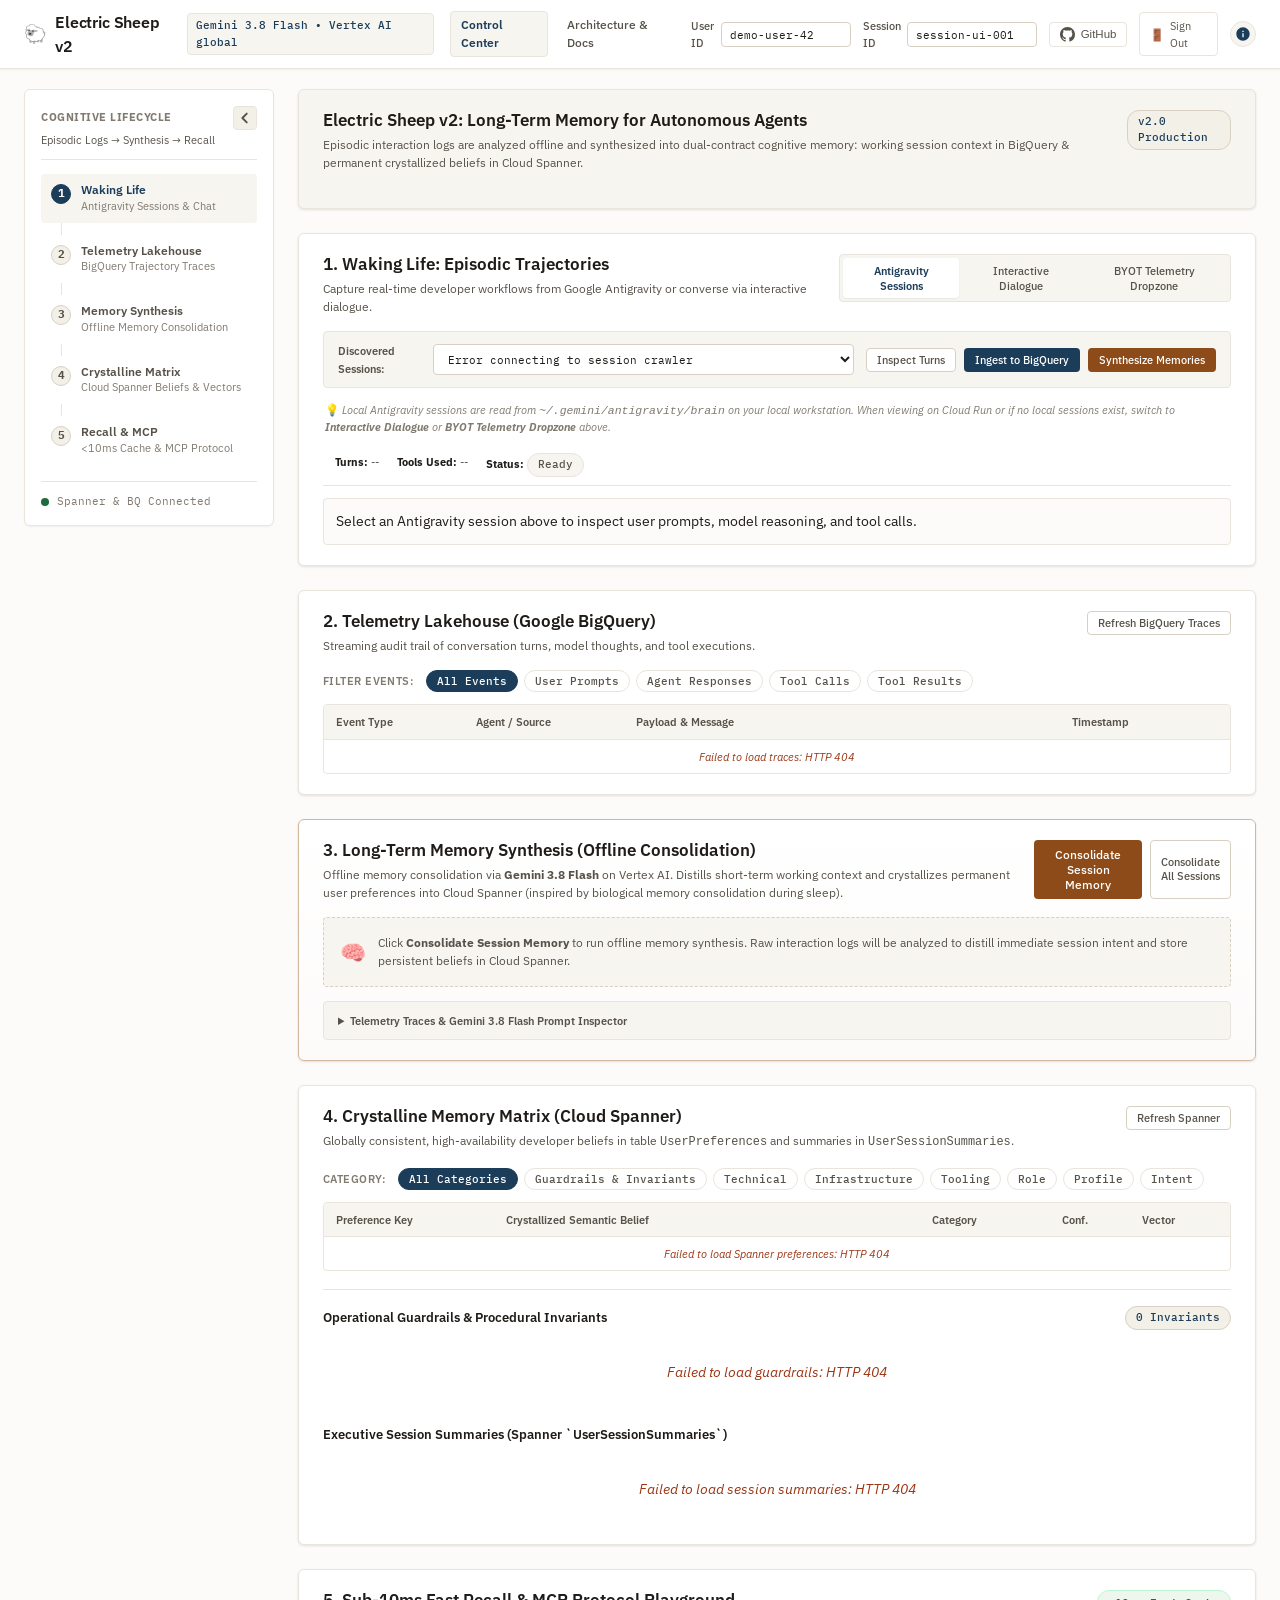
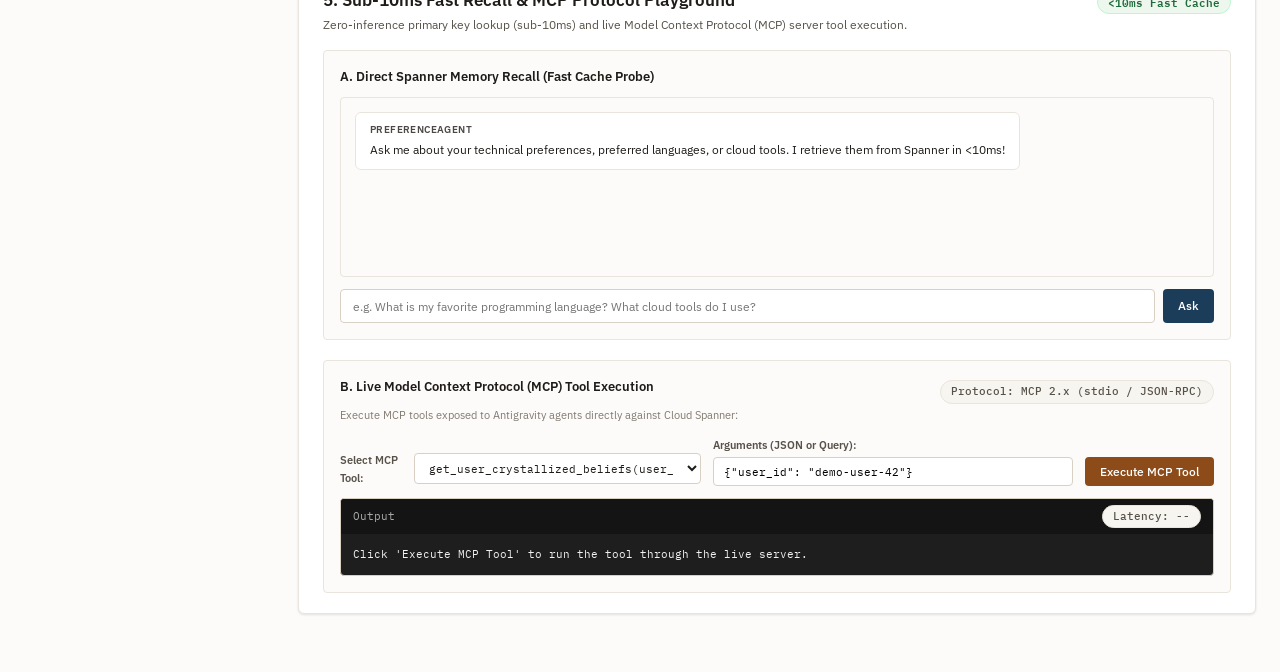
==== commit 1a765eed: "add mcp and antigravity examples" ====
--- a/src/ui_service/static/index.html
+++ b/src/ui_service/static/index.html
@@ -3,44 +3,55 @@
 <head>
   <meta charset="UTF-8">
   <meta name="viewport" content="width=device-width, initial-scale=1.0">
-  <title>Google ADK 2.0 Multi-Agent Control Center</title>
+  <title>Electric Sheep v2 • Long-Term Memory Synthesis &amp; Fast Recall</title>
   <link rel="preconnect" href="https://fonts.googleapis.com">
   <link rel="preconnect" href="https://fonts.gstatic.com" crossorigin>
-  <link href="https://fonts.googleapis.com/css2?family=Roboto:wght@300;400;500;700&family=JetBrains+Mono:wght@400;500;600&display=swap" rel="stylesheet">
-  <link rel="stylesheet" href="style.css">
+  <link href="https://fonts.googleapis.com/css2?family=IBM+Plex+Mono:ital,wght@0,400;0,500;0,600;1,400&family=IBM+Plex+Sans:ital,wght@0,300;0,400;0,500;0,600;0,700;1,400&display=swap" rel="stylesheet">
+  <link rel="stylesheet" href="style.css?v=2.2">
 </head>
 <body>
-  <!-- Top Material App Bar -->
+  <!-- Academic Cleanroom Top Bar -->
   <header class="app-bar">
     <div class="app-bar-content">
       <div class="app-title-group">
-        <h1>Google ADK 2.0</h1>
+        <div class="brand-badge">
+          <span class="brand-icon">🐑</span>
+          <span class="brand-name">Electric Sheep v2</span>
+        </div>
+        <span class="model-badge">Gemini 3.8 Flash • Vertex AI global</span>
         <nav class="app-nav" aria-label="Main Navigation">
           <a href="index.html" class="nav-pill active">
-            <span>🕹️</span><span>Control Center</span>
+            <span>Control Center</span>
           </a>
           <a href="how-it-works.html" class="nav-pill">
-            <span>🧠</span><span>How It Works</span>
+            <span>Architecture &amp; Docs</span>
           </a>
         </nav>
-        <span class="model-badge">Model: Gemini 3.5 Flash Lite</span>
-      </div>
+      </div>
+
       <div class="session-info">
-        <label for="userIdInput">User ID:</label>
-        <input type="text" id="userIdInput" value="demo-user-42" class="input-inline" title="Long-term user identity for Google Cloud Spanner crystalline memory across sessions.">
-        <label for="sessionIdInput">Session ID:</label>
-        <input type="text" id="sessionIdInput" value="session-ui-001" class="input-inline" title="Short-term episodic conversation scope for Google BigQuery telemetry logs.">
-        <button type="button" id="githubPopoutBtn" class="github-nav-btn" aria-label="View GitHub Repository & QR Code" title="GitHub Repository & QR Code">
-          <svg viewBox="0 0 24 24" width="16" height="16" fill="currentColor" aria-hidden="true">
+        <div class="param-input-group">
+          <label for="userIdInput">User ID</label>
+          <input type="text" id="userIdInput" value="demo-user-42" class="input-inline" title="Cloud Spanner Long-Term Identity">
+        </div>
+        <div class="param-input-group">
+          <label for="sessionIdInput">Session ID</label>
+          <input type="text" id="sessionIdInput" value="session-ui-001" class="input-inline" title="BigQuery / Antigravity Session Scope">
+        </div>
+
+        <button type="button" id="githubPopoutBtn" class="github-nav-btn" aria-label="View GitHub Repository" title="GitHub Repository">
+          <svg viewBox="0 0 24 24" width="15" height="15" fill="currentColor" aria-hidden="true">
             <path d="M12 0C5.37 0 0 5.37 0 12c0 5.31 3.435 9.795 8.205 11.385.6.105.825-.255.825-.57 0-.285-.015-1.23-.015-2.235-3.015.555-3.795-.735-4.035-1.41-.135-.345-.72-1.41-1.23-1.695-.42-.225-1.02-.78-.015-.795.945-.015 1.62.87 1.845 1.23 1.08 1.815 2.805 1.305 3.495.99.105-.78.42-1.305.765-1.605-2.67-.3-5.46-1.335-5.46-5.925 0-1.305.465-2.385 1.23-3.225-.12-.3-.54-1.53.12-3.18 0 0 1.005-.315 3.3 1.23.96-.27 1.98-.405 3-.405s2.04.135 3 .405c2.295-1.56 3.3-1.23 3.3-1.23.66 1.65.24 2.88.12 3.18.765.84 1.23 1.905 1.23 3.225 0 4.605-2.805 5.625-5.475 5.925.435.375.81 1.095.81 2.22 0 1.605-.015 2.895-.015 3.3 0 .315.225.69.825.57A12.02 12.02 0 0024 12c0-6.63-5.37-12-12-12z"/>
           </svg>
           <span>GitHub</span>
         </button>
-        <a href="/logout" class="signout-btn" title="Sign out of Control Center">
+
+        <a href="/logout" class="signout-btn" title="Sign out of Google ADK session">
           <span>🚪</span><span>Sign Out</span>
         </a>
+
         <div class="info-tooltip-container">
-          <button type="button" id="sessionInfoBtn" class="info-icon-btn" aria-label="About User ID & Session ID" aria-describedby="sessionInfoTooltip">
+          <button type="button" id="sessionInfoBtn" class="info-icon-btn" aria-label="About User ID &amp; Session ID" aria-describedby="sessionInfoTooltip">
             <svg viewBox="0 0 24 24" width="16" height="16" fill="currentColor" aria-hidden="true">
               <path d="M12 2C6.48 2 2 6.48 2 12s4.48 10 10 10 10-4.48 10-10S17.52 2 12 2zm1 15h-2v-6h2v6zm0-8h-2V7h2v2z"/>
             </svg>
@@ -52,11 +63,11 @@
             <div class="info-tooltip-body">
               <div class="info-tooltip-item">
                 <span class="info-tooltip-badge">User ID</span>
-                <p><strong>Long-Term Identity:</strong> Scopes crystalline preferences stored in <strong>Google Cloud Spanner</strong> across sessions. In this demo, change the User ID to demonstrate multi-user memory isolation or test cross-session cache recall in Stage 5.</p>
+                <p><strong>Long-Term Identity:</strong> Scopes crystalline preferences stored in <strong>Google Cloud Spanner</strong> across sessions. In this demo, change the User ID to demonstrate multi-user memory isolation.</p>
               </div>
               <div class="info-tooltip-item">
                 <span class="info-tooltip-badge">Session ID</span>
-                <p><strong>Short-Term Scope:</strong> Scopes waking conversation history and episodic telemetry logs in <strong>Google BigQuery</strong>. In this demo, change the Session ID to start a fresh short-term conversation without wiping long-term Spanner memory.</p>
+                <p><strong>Short-Term Scope:</strong> Scopes waking conversation history and episodic telemetry logs in <strong>Google BigQuery</strong>.</p>
               </div>
             </div>
           </div>
@@ -65,555 +76,560 @@
     </div>
   </header>
 
-  <!-- Main Workspace Layout: Fixed Left Navigation Sidebar + Continuous Long Page Pane -->
+  <!-- Main 2-Panel Cleanroom Layout -->
   <main class="app-body-layout">
-    
-    <!-- Left Navigation Sidebar: Sticky Table-of-Contents for Long Page -->
+    <!-- Left Navigation Sidebar -->
     <aside class="left-nav" aria-label="Stage Navigation">
       <div class="left-nav-header">
-        <span class="nav-title">STAGE PROGRESSION</span>
-        <span class="nav-subtitle">1 to 5 Agent Workflow</span>
+        <div class="left-nav-header-row">
+          <span class="nav-title">COGNITIVE LIFECYCLE</span>
+          <button type="button" id="leftNavToggleBtn" class="left-nav-collapse-btn" aria-label="Collapse stage navigation" aria-expanded="true" title="Collapse sidebar to numbers only">
+            <svg class="collapse-icon" width="14" height="14" viewBox="0 0 16 16" fill="none" stroke="currentColor" stroke-width="2.2" stroke-linecap="round" stroke-linejoin="round">
+              <polyline points="10 13 5 8 10 3"></polyline>
+            </svg>
+          </button>
+        </div>
+        <span class="nav-subtitle">Episodic Logs → Synthesis → Recall</span>
       </div>
       <nav class="nav-menu">
-        <a href="#stage-panel-1" class="nav-item active" data-stage="1">
+        <a href="#stage-panel-1" class="nav-item active" data-stage="1" title="Stage 1: Waking Life (Antigravity Sessions &amp; Chat)">
           <span class="nav-step-icon">1</span>
           <div class="nav-item-text">
-            <span class="nav-item-title">Interview Agent</span>
-            <span class="nav-item-desc">Action: Chat to build profile</span>
+            <span class="nav-item-title">Waking Life</span>
+            <span class="nav-item-desc">Antigravity Sessions &amp; Chat</span>
           </div>
         </a>
         <div class="nav-connector"></div>
-        <a href="#stage-panel-2" class="nav-item" data-stage="2">
+        <a href="#stage-panel-2" class="nav-item" data-stage="2" title="Stage 2: Telemetry Lakehouse (BigQuery Trajectory Traces)">
           <span class="nav-step-icon">2</span>
           <div class="nav-item-text">
-            <span class="nav-item-title">Telemetry Logs</span>
-            <span class="nav-item-desc">Action: Refresh BQ log table</span>
+            <span class="nav-item-title">Telemetry Lakehouse</span>
+            <span class="nav-item-desc">BigQuery Trajectory Traces</span>
           </div>
         </a>
         <div class="nav-connector"></div>
-        <a href="#stage-panel-3" class="nav-item" data-stage="3">
+        <a href="#stage-panel-3" class="nav-item" data-stage="3" title="Stage 3: Memory Synthesis (Offline Memory Consolidation)">
           <span class="nav-step-icon">3</span>
           <div class="nav-item-text">
-            <span class="nav-item-title">Dream Harvest</span>
-            <span class="nav-item-desc">Action: Click Run Dream Harvest</span>
+            <span class="nav-item-title">Memory Synthesis</span>
+            <span class="nav-item-desc">Offline Memory Consolidation</span>
           </div>
         </a>
         <div class="nav-connector"></div>
-        <a href="#stage-panel-4" class="nav-item" data-stage="4">
+        <a href="#stage-panel-4" class="nav-item" data-stage="4" title="Stage 4: Crystalline Matrix (Cloud Spanner Beliefs &amp; Vectors)">
           <span class="nav-step-icon">4</span>
           <div class="nav-item-text">
-            <span class="nav-item-title">Spanner Memory</span>
-            <span class="nav-item-desc">Action: Refresh Spanner table</span>
+            <span class="nav-item-title">Crystalline Matrix</span>
+            <span class="nav-item-desc">Cloud Spanner Beliefs &amp; Vectors</span>
           </div>
         </a>
         <div class="nav-connector"></div>
-        <a href="#stage-panel-5" class="nav-item" data-stage="5">
+        <a href="#stage-panel-5" class="nav-item" data-stage="5" title="Stage 5: Recall &amp; MCP (&lt;10ms Cache &amp; MCP Protocol)">
           <span class="nav-step-icon">5</span>
           <div class="nav-item-text">
-            <span class="nav-item-title">Preference Agent</span>
-            <span class="nav-item-desc">Action: Ask for &lt;10ms recall</span>
+            <span class="nav-item-title">Recall &amp; MCP</span>
+            <span class="nav-item-desc">&lt;10ms Cache &amp; MCP Protocol</span>
           </div>
         </a>
       </nav>
       <div class="left-nav-footer">
-        <div class="nav-footer-hint">💡 Click any item to jump to that section on the long page.</div>
-      </div>
+        <div class="nav-footer-status">
+          <span class="status-indicator live"></span>
+          <span>Spanner &amp; BQ Connected</span>
+        </div>
+      </div>
+      <script>
+        (function() {
+          try {
+            if (localStorage.getItem("electric_sheep_left_nav_collapsed") === "true") {
+              var aside = document.currentScript.closest(".left-nav");
+              if (aside) aside.classList.add("collapsed");
+              var layout = document.querySelector(".app-body-layout");
+              if (layout) layout.classList.add("nav-collapsed");
+              var btn = document.getElementById("leftNavToggleBtn");
+              if (btn) {
+                btn.setAttribute("aria-expanded", "false");
+                btn.setAttribute("aria-label", "Expand stage navigation");
+                btn.setAttribute("title", "Expand sidebar");
+              }
+            }
+          } catch(e) {}
+        })();
+      </script>
     </aside>
 
-    <!-- Single Main Screen Pane: Continuous Top-to-Bottom Stage 1-5 Long Page -->
+    <!-- Center Workspace Pane -->
     <section class="single-pane-container">
       
-      <!-- 5-State Workflow Overview Guide Card -->
-      <div class="card workflow-guide-card">
+      <!-- System Architecture Banner -->
+      <div class="card system-intro-card">
         <div class="card-header">
-          <h2>🚀 How to Run Each State (Workflow Guide)</h2>
-          <span class="chip chip-primary">5-Stage Quickstart</span>
-        </div>
-        <p class="card-subtitle">Follow these 5 sequential states to experience the full Waking → REM Sleep → Crystalline Memory agent lifecycle:</p>
-        <div class="workflow-steps-grid">
-          <a href="#stage-panel-1" class="workflow-step-card">
-            <div class="step-num">State 1</div>
-            <div class="step-title">Interview Agent</div>
-            <div class="step-action">💬 <strong>How to run:</strong> Type your role &amp; favorite language in the chat box and click <strong>Send</strong>.</div>
-          </a>
-          <a href="#stage-panel-2" class="workflow-step-card">
-            <div class="step-num">State 2</div>
-            <div class="step-title">Telemetry Logs</div>
-            <div class="step-action">📊 <strong>How to run:</strong> Click <strong>Refresh Logs</strong> to inspect raw waking BigQuery traces.</div>
-          </a>
-          <a href="#stage-panel-3" class="workflow-step-card">
-            <div class="step-num">State 3</div>
-            <div class="step-title">Dream Harvest</div>
-            <div class="step-action">🌙 <strong>How to run:</strong> Click <strong>Run Dream Harvest</strong> to synthesize BigQuery logs into Spanner memory.</div>
-          </a>
-          <a href="#stage-panel-4" class="workflow-step-card">
-            <div class="step-num">State 4</div>
-            <div class="step-title">Spanner Memory</div>
-            <div class="step-action">💎 <strong>How to run:</strong> Click <strong>Refresh Spanner</strong> to verify crystallized long-term preferences.</div>
-          </a>
-          <a href="#stage-panel-5" class="workflow-step-card">
-            <div class="step-num">State 5</div>
-            <div class="step-title">Preference Agent</div>
-            <div class="step-action">⚡ <strong>How to run:</strong> Ask a profile question and click <strong>Ask</strong> to test sub-10ms cache recall.</div>
-          </a>
-        </div>
-      </div>
-
-      <!-- Stage 1: Interview Agent -->
+          <div>
+            <h2>Electric Sheep v2: Long-Term Memory for Autonomous Agents</h2>
+            <p class="card-subtitle">Episodic interaction logs are analyzed offline and synthesized into dual-contract cognitive memory: working session context in BigQuery &amp; permanent crystallized beliefs in Cloud Spanner.</p>
+          </div>
+          <span class="intent-pill pill-primary">v2.0 Production</span>
+        </div>
+      </div>
+
+      <!-- Stage 1: Waking Life (Antigravity Sessions & Interactive Dialogue) -->
       <div id="stage-panel-1" class="stage-panel" role="region" aria-labelledby="stage-title-1">
         <div class="card">
           <div class="card-header">
-            <h2 id="stage-title-1">1. Interview Agent</h2>
-            <span class="chip chip-primary">Profile Builder</span>
-          </div>
-          <p class="card-subtitle">Interview the user about their role, favorite programming languages, and tools.</p>
-          
-          <div class="stage-run-guide">
-            <span class="stage-run-guide-icon">▶️</span>
-            <div class="stage-run-guide-text">
-              <strong>How to run this state:</strong> Type your role and favorite programming language in the chat box below (e.g., <em>"My favorite language is Python and I am a Principal Cloud Architect"</em>) and click <strong>Send</strong>. The Interview Agent will converse with you and record your answers in short-term session memory.
-            </div>
-          </div>
-
-          <details class="stage-info" open>
-            <summary>ℹ️ Stage 1: Waking Life & Short-Term Conversation</summary>
-            <div class="stage-info-content">
-              <strong>What happens:</strong> You chat with the AI during its "waking hours." Every message is handled by Google ADK 2.0 with Gemini 3.5 Flash Lite.<br>
-              <strong>How it works:</strong> As you answer questions about your role and stack, your responses are recorded in short-term session memory and exported in real-time to Google BigQuery telemetry.
-            </div>
-          </details>
-
-          <!-- Collapsible Code & Architecture Section for Stage 1 -->
-          <details class="code-arch-collapse">
-            <summary>🛠️ Architecture & Code: ADK 2.0 Agent & Vertex AI (Click to inspect)</summary>
-            <div class="code-arch-content">
-              <div class="arch-overview">
-                <strong>Architecture Focus:</strong> Powered by <code>google.adk.agents.Agent</code> and <code>Runner</code> with Gemini 3.5 Flash Lite on Vertex AI. The agent executes custom tools (<code>record_user_answer</code>) to capture facts and logs Otel/BigQuery telemetry.
-              </div>
-              <div class="code-snippet-box">
-                <div class="code-header">
-                  <span>src/interview_agent/agent.py</span>
-                  <span class="code-badge">Python • Google ADK 2.0</span>
-                </div>
-                <pre><code><span class="kw">from</span> google.adk.agents <span class="kw">import</span> Agent
-<span class="kw">from</span> google.adk.runners <span class="kw">import</span> Runner
-
-agent = Agent(
-    name=<span class="str">"InterviewAgent"</span>,
-    model=config.model_name, <span class="com"># gemini-3.5-flash-lite on Vertex AI</span>
-    instruction=<span class="str">"""
-    You are an AI Profile & Interview Agent ('Introspective AI Philosopher').
-    1. For EVERY fact the user shares, call `record_user_answer` BEFORE replying.
-    2. Greet user accurately by name without confusing name with job role.
-    """</span>,
-    tools=[record_user_answer, get_recorded_answers],
-)
-
-<span class="com"># Asynchronous event execution via ADK Runner</span>
-runner = Runner(app=adk_app, session_service=InMemorySessionService(), auto_create_session=<span class="kw">True</span>)
-<span class="kw">async for</span> event <span class="kw">in</span> runner.run_async(user_id=user_id, session_id=session_id, new_message=user_msg):
-    <span class="com"># Yield conversational parts & automatically execute tool calls</span></code></pre>
-              </div>
-            </div>
-          </details>
-
-          <div id="interviewChatBox" class="chat-box">
-            <div class="msg agent-msg">
-              <div class="msg-sender">InterviewAgent</div>
-              <div class="msg-text">Hello! I am your Profile Interview Agent. What is your name, your job role, and your favorite programming language?</div>
-            </div>
-          </div>
-          
-          <form id="interviewForm" class="chat-form">
-            <input type="text" id="interviewInput" placeholder="e.g., My favorite language is Python and I am a Principal Cloud Architect..." required>
-            <button type="submit" class="btn btn-primary">Send</button>
-          </form>
-        </div>
-      </div>
-
-      <!-- Stage 2: BigQuery Telemetry Logs -->
+            <div>
+              <h2 id="stage-title-1">1. Waking Life: Episodic Trajectories</h2>
+              <p class="card-subtitle">Capture real-time developer workflows from Google Antigravity or converse via interactive dialogue.</p>
+            </div>
+            <div class="tab-group" role="tablist">
+              <button type="button" id="tabAntigravityBtn" class="tab-btn active" role="tab" aria-selected="true">Antigravity Sessions</button>
+              <button type="button" id="tabChatBtn" class="tab-btn" role="tab" aria-selected="false">Interactive Dialogue</button>
+              <button type="button" id="tabByotBtn" class="tab-btn" role="tab" aria-selected="false">BYOT Telemetry Dropzone</button>
+            </div>
+          </div>
+
+          <!-- Tab Content: Antigravity Session Crawler -->
+          <div id="antigravitySection" class="tab-content active">
+            <div class="toolbar-row">
+              <div class="select-wrapper">
+                <label for="antigravitySessionSelect">Discovered Sessions:</label>
+                <select id="antigravitySessionSelect" class="select-control">
+                  <option value="">Loading local Antigravity sessions...</option>
+                </select>
+              </div>
+              <div class="btn-group">
+                <button type="button" id="loadSessionTurnsBtn" class="btn btn-secondary btn-sm" title="Inspect user prompts, model reasoning, and tool calls for this session">Inspect Turns</button>
+                <button type="button" id="ingestSessionBqBtn" class="btn btn-primary btn-sm" title="Stream this session's raw interaction turns into BigQuery as queryable telemetry">Ingest to BigQuery</button>
+                <button type="button" id="dreamSessionDirectBtn" class="btn btn-harvest btn-sm" title="Analyze session logs with Gemini 3.8 Flash and store crystallized beliefs into Cloud Spanner">Synthesize Memories</button>
+              </div>
+            </div>
+
+            <div class="session-help-caption" id="sessionDiscoveryHelp" style="font-size: 0.82rem; color: var(--text-muted); margin: 6px 0 10px 2px; line-height: 1.4;">
+              💡 <em>Local Antigravity sessions are read from <code>~/.gemini/antigravity/brain</code> on your local workstation. When viewing on Cloud Run or if no local sessions exist, switch to <strong>Interactive Dialogue</strong> or <strong>BYOT Telemetry Dropzone</strong> above.</em>
+            </div>
+
+            <div class="session-metadata-strip" id="sessionMetaStrip">
+              <span class="meta-item"><strong>Turns:</strong> <span id="metaTurnCount">--</span></span>
+              <span class="meta-item"><strong>Tools Used:</strong> <span id="metaTools">--</span></span>
+              <span class="meta-item"><strong>Status:</strong> <span id="metaStatus" class="intent-pill pill-neutral">Ready</span></span>
+            </div>
+
+            <div class="turns-stream-box" id="turnsStreamBox">
+              <div class="empty-state-card">
+                <span>Select an Antigravity session above to inspect user prompts, model reasoning, and tool calls.</span>
+              </div>
+            </div>
+          </div>
+
+          <!-- Tab Content: Interactive Chat -->
+          <div id="chatSection" class="tab-content" style="display: none;">
+            <div id="interviewChatBox" class="chat-box">
+              <div class="msg agent-msg">
+                <div class="msg-sender">InterviewAgent</div>
+                <div class="msg-text">Hello! I am your Waking Interview Agent. What is your role, favorite programming language, and preferred cloud tools?</div>
+              </div>
+            </div>
+            
+            <form id="interviewForm" class="chat-form">
+              <input type="text" id="interviewInput" placeholder="e.g. My favorite language is Go for agents and Python for pipelines..." required>
+              <button type="submit" class="btn btn-primary">Send</button>
+            </form>
+          </div>
+
+          <!-- Tab Content: BYOT Telemetry Dropzone -->
+          <div id="byotSection" class="tab-content" style="display: none;">
+            <div class="byot-header-banner">
+              <div class="byot-banner-text">
+                <strong>Bring Your Own Telemetry (BYOT)</strong>: Paste or upload agent transcripts (JSON array, JSONL, or raw turns). Ingests directly into the BigQuery lakehouse for offline NREM/REM sleep consolidation.
+              </div>
+              <div class="byot-presets-group">
+                <span class="preset-label">Quick Samples:</span>
+                <button type="button" id="loadPresetPythonBtn" class="preset-pill" title="Load Python testing & uv preference trajectory">Python &amp; uv Refactor</button>
+                <button type="button" id="loadPresetDockerBtn" class="preset-pill" title="Load Docker container guardrail incident">Docker Ban Guardrail</button>
+                <button type="button" id="loadPresetTerraformBtn" class="preset-pill" title="Load Terraform & Spanner policy run">Terraform Policy Run</button>
+              </div>
+            </div>
+
+            <div class="byot-control-grid">
+              <div class="byot-toolbar-row">
+                <div class="select-wrapper" style="flex: 1; min-width: 180px;">
+                  <label for="byotSessionId">Target Session ID:</label>
+                  <input type="text" id="byotSessionId" class="select-control" value="byot-session-001" style="height: 32px; padding: 4px 8px;">
+                </div>
+                <div class="select-wrapper" style="flex: 1; min-width: 180px;">
+                  <label for="byotFormat">Format:</label>
+                  <select id="byotFormat" class="select-control" style="height: 32px;">
+                    <option value="auto">Auto-Detect (JSON / JSONL / Text)</option>
+                    <option value="json">JSON Array</option>
+                    <option value="jsonl">JSONL (transcript.jsonl)</option>
+                    <option value="text">Plaintext Dialog</option>
+                  </select>
+                </div>
+                <div class="file-upload-wrapper">
+                  <label class="btn btn-secondary btn-sm file-btn-label" style="cursor: pointer; display: inline-flex; align-items: center; gap: 4px; height: 32px; margin-top: 18px;">
+                    <span>📁 Upload File</span>
+                    <input type="file" id="byotFileInput" accept=".json,.jsonl,.txt,.log" style="display:none;">
+                  </label>
+                </div>
+              </div>
+
+              <div class="dropzone-area" id="byotDropzone">
+                <textarea id="byotContent" class="byot-textarea" rows="8" placeholder="Paste agent transcript JSON, JSONL (e.g. transcript.jsonl), or plaintext turns here, or drag &amp; drop a file..."></textarea>
+                <div class="dropzone-hint">Drag &amp; drop any <code>.json</code> or <code>.jsonl</code> transcript file directly into this area.</div>
+              </div>
+
+              <div class="byot-actions-row" style="margin-top: 10px; display: flex; align-items: center; gap: 10px;">
+                <button type="button" id="byotIngestBtn" class="btn btn-primary btn-sm">Ingest Telemetry into BigQuery</button>
+                <button type="button" id="byotClearBtn" class="btn btn-secondary btn-sm">Clear</button>
+                <span id="byotStatusText" class="byot-status-badge" style="display:none;"></span>
+              </div>
+            </div>
+          </div>
+        </div>
+      </div>
+
+      <!-- Stage 2: Telemetry Lakehouse (BigQuery) -->
       <div id="stage-panel-2" class="stage-panel" role="region" aria-labelledby="stage-title-2">
         <div class="card">
           <div class="card-header">
-            <h2 id="stage-title-2">2. BigQuery Telemetry Logs</h2>
-            <button id="refreshLogsBtn" class="btn btn-outlined btn-sm">Refresh Logs</button>
-          </div>
-          <p class="card-subtitle">Live traces of USER_PROMPT and AGENT_RESPONSE events logged to BigQuery.</p>
-          
-          <div class="stage-run-guide guide-success">
-            <span class="stage-run-guide-icon">▶️</span>
-            <div class="stage-run-guide-text">
-              <strong>How to run this state:</strong> Click the <strong>Refresh Logs</strong> button above after chatting in State 1 to inspect the live waking traces automatically streamed to Google BigQuery (<code>adk_agent_telemetry.agent_logs</code>). (Sending a chat message in State 1 also auto-refreshes this table!)
-            </div>
-          </div>
-
-          <details class="stage-info" open>
-            <summary>ℹ️ Stage 2: Short-Term Episodic Memory (BigQuery)</summary>
-            <div class="stage-info-content">
-              <strong>What happens:</strong> Raw, unfiltered conversation traces are streamed to BigQuery table <code>adk_agent_telemetry.agent_logs</code>.<br>
-              <strong>How it works:</strong> Instead of immediate database updates, these logs act as the agent's daytime waking memory. They await the nightly or triggered "Dream Cycle" to be synthesized into permanent beliefs.
-            </div>
-          </details>
-
-          <!-- Collapsible Code & Architecture Section for Stage 2 -->
-          <details class="code-arch-collapse">
-            <summary>🛠️ Architecture & Code: Asynchronous BigQuery Telemetry Sink (Click to inspect)</summary>
-            <div class="code-arch-content">
-              <div class="arch-overview">
-                <strong>Architecture Focus:</strong> The telemetry sink captures conversational events in real-time, structuring messages and JSON metadata for ingestion into Google BigQuery table <code>adk_agent_telemetry.agent_logs</code>.
-              </div>
-              <div class="code-snippet-box">
-                <div class="code-header">
-                  <span>src/common/telemetry.py</span>
-                  <span class="code-badge">Python • Google Cloud BigQuery</span>
-                </div>
-                <pre><code><span class="kw">class</span> BigQueryTelemetrySink:
-    <span class="kw">def</span> <span class="fn">log_interaction</span>(self, user_id, session_id, agent_name, event_type, message, payload=<span class="kw">None</span>):
-        row = {
-            <span class="str">"event_timestamp"</span>: datetime.datetime.now(datetime.timezone.utc).isoformat(),
-            <span class="str">"session_id"</span>: session_id,
-            <span class="str">"user_id"</span>: user_id,
-            <span class="str">"agent_name"</span>: agent_name,
-            <span class="str">"event_type"</span>: event_type,  <span class="com"># 'USER_PROMPT' | 'AGENT_RESPONSE'</span>
-            <span class="str">"message"</span>: message,
-            <span class="str">"metadata_json"</span>: json.dumps(payload <span class="kw">or</span> {}),
-        }
-        <span class="com"># Async JSON row ingestion into BigQuery adk_agent_telemetry.agent_logs</span>
-        errors = self.client.insert_rows_json(self.table_ref, [row])
-        <span class="kw">if</span> errors:
-            logger.error(<span class="str">f"BigQuery insert error: {errors}"</span>)</code></pre>
-              </div>
-            </div>
-          </details>
+            <div>
+              <h2 id="stage-title-2">2. Telemetry Lakehouse (Google BigQuery)</h2>
+              <p class="card-subtitle">Streaming audit trail of conversation turns, model thoughts, and tool executions.</p>
+            </div>
+            <div class="btn-group">
+              <button id="refreshLogsBtn" class="btn btn-secondary btn-sm">Refresh BigQuery Traces</button>
+            </div>
+          </div>
+
+          <div class="filter-strip">
+            <span class="filter-label">Filter Events:</span>
+            <div class="filter-pills" id="logFilters">
+              <button type="button" class="intent-pill active" data-filter="ALL">All Events</button>
+              <button type="button" class="intent-pill" data-filter="USER_PROMPT">User Prompts</button>
+              <button type="button" class="intent-pill" data-filter="AGENT_RESPONSE">Agent Responses</button>
+              <button type="button" class="intent-pill" data-filter="TOOL_CALL">Tool Calls</button>
+              <button type="button" class="intent-pill" data-filter="TOOL_RESULT">Tool Results</button>
+            </div>
+          </div>
 
           <div class="table-wrapper">
             <table class="data-table">
               <thead>
                 <tr>
-                  <th>Event</th>
-                  <th>Agent</th>
-                  <th>Message</th>
+                  <th style="width: 140px;">Event Type</th>
+                  <th style="width: 160px;">Agent / Source</th>
+                  <th>Payload &amp; Message</th>
+                  <th style="width: 170px;">Timestamp</th>
                 </tr>
               </thead>
               <tbody id="logsTableBody">
-                <tr><td colspan="3" class="empty-state">No logs yet. Talk to an agent!</td></tr>
+                <tr><td colspan="4" class="empty-state">No logs loaded yet. Select a session or converse in Stage 1!</td></tr>
               </tbody>
             </table>
           </div>
         </div>
       </div>
 
-      <!-- Stage 3: Dream Harvest -->
+      <!-- Stage 3: Offline Memory Consolidation (Gemini 3.8 Flash) -->
       <div id="stage-panel-3" class="stage-panel" role="region" aria-labelledby="stage-title-3">
-        <div class="card card-highlight">
+        <div class="card card-dream-glow">
           <div class="card-header">
-            <h2 id="stage-title-3">3. Dream Harvest</h2>
-            <button id="harvestBtn" class="btn btn-harvest">Run Dream Harvest</button>
-          </div>
-          <p class="card-subtitle">Summarize BigQuery session logs using AI.GENERATE / ML.GENERATE_TEXT and store learnings in Google Cloud Spanner.</p>
-          
-          <div class="stage-run-guide guide-warn">
-            <span class="stage-run-guide-icon">▶️</span>
-            <div class="stage-run-guide-text">
-              <strong>How to run this state:</strong> Click the <strong>Run Dream Harvest</strong> button above after chatting in State 1. This triggers the AI REM synthesis pipeline to analyze your waking BigQuery logs, distill your profile preferences via BigQuery AI (AI.GENERATE / ML.GENERATE_TEXT), and crystallize them into Google Cloud Spanner.
-            </div>
-          </div>
-
-          <details class="stage-info dream-info" open>
-            <summary>🌙 Stage 3: REM Synthesis / Dream Harvest</summary>
-            <div class="stage-info-content">
-              <strong>What happens when you click 'Run Dream Harvest':</strong> The AI enters an artificial sleep cycle ("REM Synthesis"). It reads all your raw conversation logs from BigQuery, uses <strong>BigQuery AI (AI.GENERATE / ML.GENERATE_TEXT)</strong> to distill key preferences, extract your single-session intent, and crystallize them into Google Cloud Spanner.<br>
-              <strong>Multi-Session Cross-Session Compaction:</strong> When run across multiple sessions, the Dream Engine synthesizes an overarching <code>cross_session_intent</code>, tracks your <code>intent_trajectory</code> as goals evolve over time, and resolves preference conflicts into clean, enduring beliefs in Spanner.<br>
-              <strong>Why "Do AI Agents Dream of Binary Sheep?":</strong> Just as biological brains consolidate daytime experiences into permanent memories during sleep, this pipeline converts noisy logs into clean, structured facts in Spanner.
-              
-              <div style="margin-top: 12px; padding-top: 10px; border-top: 1px solid rgba(0,0,0,0.1);">
-                <strong>🔍 SQL Queries Executed During Dream Harvest:</strong>
-                <ul style="margin: 6px 0 10px 18px; padding: 0; line-height: 1.6;">
-                  <li><strong>BigQuery Waking Telemetry Extraction:</strong><br><code>SELECT session_id, user_id, event_type, message, timestamp FROM `adk_agent_telemetry.agent_logs` WHERE session_id = @session_id ORDER BY timestamp ASC;</code></li>
-                  <li><strong>BigQuery AI Batch Synthesizer (ML.GENERATE_TEXT / AI.GENERATE):</strong><br><code>SELECT ml_generate_text_result['content'] AS distilled_preferences FROM ML.GENERATE_TEXT(MODEL `adk_agent_telemetry.gemini_3_5_flash_lite`, (SELECT prompt FROM ...));</code></li>
-                  <li><strong>Cloud Spanner Crystalline Memory Upsert Mutations:</strong><br><code>INSERT OR UPDATE UserPreferences (user_id, preference_key, preference_value, category, confidence, source_session_id, crystallized_belief, keywords, updated_at) VALUES (...);</code></li>
-                </ul>
-                <strong>📜 REM Dream Prompt Sent to Gemini 3.5 Flash Lite:</strong>
-                <div style="margin-top: 4px;">The AI is prompted with <code>response_mime_type="application/json"</code> and a structured schema instructing it to extract <code>session_intent</code>, <code>intent_category</code>, and crystallize natural language beliefs for every user preference fact.</div>
+            <div>
+              <h2 id="stage-title-3">3. Long-Term Memory Synthesis (Offline Consolidation)</h2>
+              <p class="card-subtitle">Offline memory consolidation via <strong>Gemini 3.8 Flash</strong> on Vertex AI. Distills short-term working context and crystallizes permanent user preferences into Cloud Spanner (inspired by biological memory consolidation during sleep).</p>
+            </div>
+            <div class="btn-group">
+              <button id="harvestBtn" class="btn btn-harvest" title="Analyze active session logs and crystallize beliefs into Cloud Spanner">Consolidate Session Memory</button>
+              <button id="multiHarvestBtn" class="btn btn-secondary btn-sm" title="Analyze all recorded user sessions to capture long-term intent and preferences across sessions">Consolidate All Sessions</button>
+            </div>
+          </div>
+
+          <!-- Dream Output Container -->
+          <div id="harvestStatus" class="harvest-output-area">
+            <div class="dream-placeholder">
+              <span class="dream-icon">🧠</span>
+              <p>Click <strong>Consolidate Session Memory</strong> to run offline memory synthesis. Raw interaction logs will be analyzed to distill immediate session intent and store persistent beliefs in Cloud Spanner.</p>
+            </div>
+          </div>
+
+          <!-- 2-Phase Sleep Model Indicator -->
+          <div id="sleepModelBanner" class="sleep-phases-strip" style="display: none; margin-bottom: 14px;">
+            <div class="phase-badge phase-nrem">
+              <span class="phase-num">STEP 1: ACTIVITY LOG (NREM)</span>
+              <span class="phase-name">What Happened: Raw Events &amp; Health</span>
+            </div>
+            <div class="phase-connector">➔</div>
+            <div class="phase-badge phase-rem">
+              <span class="phase-num">STEP 2: TAKEAWAYS &amp; GOALS (REM)</span>
+              <span class="phase-name">What It Means: Insights &amp; Intent</span>
+            </div>
+            <div class="phase-connector">➔</div>
+            <div class="phase-badge phase-gate">
+              <span class="phase-num">STEP 3: SAVED MEMORY (GATE)</span>
+              <span class="phase-name" id="certGateStatusText">What To Remember: Verified Rules</span>
+            </div>
+          </div>
+
+          <!-- Dual-Contract Memory Output Cards -->
+          <div id="dreamCardsContainer" class="dual-contract-grid" style="display: none;">
+            <!-- Phase 1: NREM Statistical Trace Diagnostics -->
+            <div class="contract-card nrem-diagnostics-card" id="nremCard">
+              <div class="contract-header">
+                <div>
+                  <span class="contract-badge badge-nrem">1. Session Activity (What Happened)</span>
+                  <span class="card-subtitle-hint">Raw chat events, errors, and detected tools</span>
+                </div>
+                <span class="contract-meta" id="nremTokensMeta">Tokens: --</span>
+              </div>
+              <div class="contract-body">
+                <div class="nrem-stat-grid" style="display: grid; grid-template-columns: repeat(3, 1fr); gap: 8px; margin-bottom: 10px;">
+                  <div class="nrem-stat-item" style="background: var(--surface-muted); padding: 8px; border-radius: var(--radius-sm); border: 1px solid var(--border-subtle); text-align: center;">
+                    <span class="stat-label" style="display: block; font-size: 0.72rem; color: var(--text-muted);">Total Events</span>
+                    <strong class="stat-value" id="nremEventsCount" style="font-size: 1.1rem; color: var(--text-primary);">0</strong>
+                  </div>
+                  <div class="nrem-stat-item" style="background: var(--surface-muted); padding: 8px; border-radius: var(--radius-sm); border: 1px solid var(--border-subtle); text-align: center;">
+                    <span class="stat-label" style="display: block; font-size: 0.72rem; color: var(--text-muted);">Est. Tokens</span>
+                    <strong class="stat-value" id="nremTokenCount" style="font-size: 1.1rem; color: var(--color-primary);">0</strong>
+                  </div>
+                  <div class="nrem-stat-item" style="background: var(--surface-muted); padding: 8px; border-radius: var(--radius-sm); border: 1px solid var(--border-subtle); text-align: center;">
+                    <span class="stat-label" style="display: block; font-size: 0.72rem; color: var(--text-muted);">Error Rate</span>
+                    <strong class="stat-value" id="nremErrorRate" style="font-size: 1.1rem; color: var(--text-secondary);">0.0%</strong>
+                  </div>
+                </div>
+                <div class="field-block">
+                  <span class="field-title">Tools &amp; Technologies Used:</span>
+                  <div id="nremDomainsList" class="domain-pills-row" style="display: flex; flex-wrap: wrap; gap: 4px; margin-top: 4px;">
+                    <span class="intent-pill pill-neutral">None</span>
+                  </div>
+                </div>
+                <div class="field-block" style="margin-top: 8px;">
+                  <span class="field-title">Issues &amp; Roadblocks:</span>
+                  <ul id="nremFrictionList" class="compact-list" style="margin-top: 4px; padding-left: 18px; font-size: 0.8rem; color: var(--text-secondary);">
+                    <li>No friction detected in episodic traces.</li>
+                  </ul>
+                </div>
+              </div>
+            </div>
+
+            <!-- Short-Term Working Memory -->
+            <div class="contract-card short-term-card">
+              <div class="contract-header">
+                <div>
+                  <span class="contract-badge badge-working">2. Insights &amp; Working Goals (What It Means)</span>
+                  <span class="card-subtitle-hint">Understood workflow, goals, and working preferences</span>
+                </div>
+                <span class="contract-meta" id="dreamSessionId">Session: --</span>
+              </div>
+              <div class="contract-body">
+                <div class="field-block">
+                  <span class="field-title">Main Objective:</span>
+                  <p id="dreamIntent" class="intent-text">--</p>
+                </div>
+                <div class="field-block">
+                  <span class="field-title">Goals &amp; Evolution:</span>
+                  <ul id="dreamGoalsList" class="compact-list">
+                    <li>Awaiting synthesis...</li>
+                  </ul>
+                </div>
+                <div class="field-block">
+                  <span class="field-title">Blockers / Next Steps:</span>
+                  <p id="dreamBlockers" class="blockers-text">None detected.</p>
+                </div>
+              </div>
+            </div>
+
+            <!-- Long-Term Crystallized Beliefs & Certification Gate -->
+            <div class="contract-card long-term-card">
+              <div class="contract-header" style="display: flex; justify-content: space-between; align-items: center;">
+                <div>
+                  <div style="display: flex; align-items: center; gap: 8px;">
+                    <span class="contract-badge badge-crystalline">3. Permanent Saved Rules (Remembered Forever)</span>
+                    <span id="certGateBadge" class="intent-pill pill-success" style="font-size: 0.72rem;">Certified (&ge; 0.85)</span>
+                  </div>
+                  <span class="card-subtitle-hint">Verified facts and habits stored in Cloud Spanner for all future agent sessions</span>
+                </div>
+                <span class="contract-meta" id="dreamBeliefCount">0 beliefs consolidated</span>
+              </div>
+              <div class="contract-body" id="dreamBeliefsBody">
+                <p class="empty-state">No beliefs synthesized yet.</p>
+              </div>
+            </div>
+          </div>
+
+          <!-- Collapsible Query & Prompt Trace -->
+          <details class="code-arch-collapse" style="margin-top: 14px;">
+            <summary>Telemetry Traces &amp; Gemini 3.8 Flash Prompt Inspector</summary>
+            <div class="code-arch-content">
+              <div class="query-block">
+                <strong>Execution Path:</strong> BigQuery logs extracted → Gemini 3.8 Flash Vertex AI (global) → Spanner <code>UserPreferences</code> &amp; <code>UserSessionSummaries</code>.
+              </div>
+              <div id="dreamPromptInspect" class="code-snippet-box">
+                <div class="code-header">
+                  <span>Gemini 3.8 Flash Memory Synthesis Prompt Template</span>
+                  <span class="code-badge">Vertex AI (global)</span>
+                </div>
+                <pre><code id="dreamPromptCode">-- Awaiting execution --</code></pre>
               </div>
             </div>
           </details>
-
-          <!-- Collapsible Code & Architecture Section for Stage 3 -->
-          <details class="code-arch-collapse">
-            <summary>🛠️ Architecture, SQL Queries &amp; REM Prompts: Dream Harvest Pipeline (Click to inspect)</summary>
-            <div class="code-arch-content">
-              <div class="arch-overview">
-                <strong>Architecture Focus:</strong> The Dream Harvest job acts as artificial REM sleep. It aggregates unstructured waking logs from BigQuery and invokes Gemini 3.5 Flash Lite with a structured JSON schema to distill facts and ingest mutations into Cloud Spanner.
-              </div>
-              <div class="code-snippet-box" style="margin-bottom: 12px;">
-                <div class="code-header">
-                  <span>1. SQL Queries Executed (BigQuery &amp; Cloud Spanner)</span>
-                  <span class="code-badge">SQL • BigQuery AI &amp; Spanner Mutations</span>
-                </div>
-                <pre><code><span class="com">-- 1. BigQuery Telemetry Extraction Query</span>
-<span class="kw">SELECT</span> session_id, user_id, event_type, message, timestamp
-<span class="kw">FROM</span> `adk_agent_telemetry.agent_logs`
-<span class="kw">WHERE</span> session_id = @session_id
-<span class="kw">ORDER BY</span> timestamp <span class="kw">ASC</span>;
-
-<span class="com">-- 2. BigQuery AI Batch Synthesizer Query (ML.GENERATE_TEXT / AI.GENERATE)</span>
-<span class="kw">SELECT</span> ml_generate_text_result['content'] <span class="kw">AS</span> distilled_preferences
-<span class="kw">FROM</span> ML.GENERATE_TEXT(
-  <span class="kw">MODEL</span> `adk_agent_telemetry.gemini_3_5_flash_lite`,
-  (<span class="kw">SELECT CONCAT</span>('Analyze waking logs and distill JSON beliefs:\n', <span class="kw">STRING_AGG</span>(message, '\n')) <span class="kw">AS</span> prompt
-   <span class="kw">FROM</span> `adk_agent_telemetry.agent_logs` <span class="kw">WHERE</span> session_id = @session_id)
-);
-
-<span class="com">-- 3. Cloud Spanner Upsert Mutations</span>
-<span class="kw">INSERT OR UPDATE</span> UserPreferences (user_id, preference_key, preference_value, category, confidence, source_session_id, crystallized_belief, keywords, updated_at)
-<span class="kw">VALUES</span> (@user_id, @preference_key, @preference_value, @category, @confidence, @source_session_id, @crystallized_belief, @keywords, PENDING_COMMIT_TIMESTAMP());</code></pre>
-              </div>
-              <div class="code-snippet-box" style="margin-bottom: 12px;">
-                <div class="code-header">
-                  <span>2. REM Dream Synthesis Prompt Template</span>
-                  <span class="code-badge">Prompt • Gemini 3.5 Flash Lite JSON</span>
-                </div>
-                <pre><code>You are an AI REM Memory Synthesizer ("Dream Engine") performing offline memory consolidation over waking conversation logs for user '{user_id}' in session '{session_id}'.
-Your goal is to crystallize short-term episodic interactions into clean, accurate, high-confidence long-term semantic beliefs and capture user intent.
-
-Analyze the conversation transcript below:
-{full_transcript}
-
-Rules:
-1. Extract the user's primary "session_intent": what is the user's underlying goal, motivation, or project focus in this session?
-2. Extract the "intent_category": choose one of "onboarding", "exploratory", "architecture_design", "troubleshooting", "profile", or "general".
-3. Provide an "intent_confidence" float score between 0.0 and 1.0.
-4. Extract every distinct preference, technical skill, job role, favorite language, preferred tool, or identity attribute.
-5. NEVER confuse or merge the user's name with their job role.
-6. For each preference record, provide: preference_key, preference_value, category, confidence, crystallized_belief, keywords.
-7. Also provide a 2-sentence overall profile summary.
-
-Return a valid JSON object matching the required schema.</code></pre>
-              </div>
-              <div class="code-snippet-box">
-                <div class="code-header">
-                  <span>3. src/pipeline/bq_to_spanner_sync.py</span>
-                  <span class="code-badge">Python • Vertex AI &amp; BigQuery AI</span>
-                </div>
-                <pre><code><span class="kw">class</span> BqToSpannerSynchronizer:
-    <span class="kw">def</span> <span class="fn">summarize_session_logs</span>(self, session_id: <span class="kw">str</span>, user_id: <span class="kw">str</span>) -&gt; Dict[<span class="kw">str</span>, Any]:
-        logs = self.telemetry_sink.get_session_logs(session_id)
-        dream_prompt = <span class="str">f"Analyze these waking logs and distill structured JSON beliefs:\n{logs}"</span>
-
-        response = client.models.generate_content(
-            model=self.config.model_name,
-            contents=dream_prompt,
-            config=types.GenerateContentConfig(
-                response_mime_type=<span class="str">"application/json"</span>,
-                temperature=0.2,
-            ),
-        )
-        summary = self._parse_summary_json(response.text, user_id, session_id)
-        <span class="com"># Crystallize JSON preferences into Cloud Spanner memory table</span>
-        self.spanner_client.write_preferences(user_id, summary[<span class="str">"preferences"</span>])
-        <span class="kw">return</span> summary</code></pre>
-              </div>
-            </div>
-          </details>
-
-          <div id="harvestStatus" class="harvest-output">
-            <em>Click 'Run Dream Harvest' after interviewing the user to extract preferences.</em>
-          </div>
-        </div>
-      </div>
-
-      <!-- Stage 4: Google Cloud Spanner Memory -->
+        </div>
+      </div>
+
+      <!-- Stage 4: Spanner Crystalline Matrix -->
       <div id="stage-panel-4" class="stage-panel" role="region" aria-labelledby="stage-title-4">
         <div class="card">
           <div class="card-header">
-            <h2 id="stage-title-4">4. Spanner Memory</h2>
-            <button id="refreshSpannerBtn" class="btn btn-outlined btn-sm">Refresh Spanner</button>
-          </div>
-          <p class="card-subtitle">Persistent user profile learnings stored in Spanner table <code>UserPreferences</code>.</p>
-          
-          <div class="stage-run-guide guide-success">
-            <span class="stage-run-guide-icon">▶️</span>
-            <div class="stage-run-guide-text">
-              <strong>How to run this state:</strong> Click the <strong>Refresh Spanner</strong> button above after running Dream Harvest in State 3 to verify that your distilled user preferences (e.g., <code>favorite_language</code>, <code>job_role</code>) are permanently saved in the Cloud Spanner <code>UserPreferences</code> table.
-            </div>
-          </div>
-
-          <details class="stage-info spanner-info" open>
-            <summary>💎 Stage 4: Long-Term Crystalline Memory (Spanner)</summary>
-            <div class="stage-info-content">
-              <strong>What happens:</strong> Synthesized user profile learnings are stored in Google Cloud Spanner table <code>UserPreferences</code>.<br>
-              <strong>How it works:</strong> Each preference (e.g., <code>favorite_language</code>, <code>job_role</code>) gets a confidence score and timestamp. Spanner provides ultra-low latency, globally consistent memory that persists across deployments.
-            </div>
-          </details>
-
-          <!-- Collapsible Code & Architecture Section for Stage 4 -->
-          <details class="code-arch-collapse">
-            <summary>🛠️ Architecture & Code: Cloud Spanner Crystalline Memory Table (Click to inspect)</summary>
-            <div class="code-arch-content">
-              <div class="arch-overview">
-                <strong>Architecture Focus:</strong> Google Cloud Spanner stores consolidated user profile facts with multi-region consistency, composite primary keys (<code>user_id, preference_key</code>), and automatic commit timestamps.
-              </div>
-              <div class="code-snippet-box">
-                <div class="code-header">
-                  <span>Google Cloud Spanner DDL Schema &amp; Ingestion</span>
-                  <span class="code-badge">SQL • Cloud Spanner</span>
-                </div>
-                <pre><code><span class="com">-- Spanner UserPreferences Schema</span>
-<span class="kw">CREATE TABLE</span> UserPreferences (
-    user_id          <span class="kw">STRING</span>(128) <span class="kw">NOT NULL</span>,
-    preference_key   <span class="kw">STRING</span>(128) <span class="kw">NOT NULL</span>,
-    preference_value <span class="kw">STRING</span>(1024) <span class="kw">NOT NULL</span>,
-    category         <span class="kw">STRING</span>(64) <span class="kw">NOT NULL</span>,
-    confidence       <span class="kw">FLOAT64 NOT NULL</span>,
-    updated_at       <span class="kw">TIMESTAMP NOT NULL OPTIONS</span> (allow_commit_timestamp=<span class="kw">true</span>)
-) <span class="kw">PRIMARY KEY</span> (user_id, preference_key);
-
-<span class="com"># Python Client transaction mutation in src/common/spanner_client.py</span>
-transaction.insert_or_update(
-    table=<span class="str">"UserPreferences"</span>,
-    columns=(<span class="str">"user_id"</span>, <span class="str">"preference_key"</span>, <span class="str">"preference_value"</span>, <span class="str">"category"</span>, <span class="str">"confidence"</span>, <span class="str">"updated_at"</span>),
-    values=mutation_rows,
-)</code></pre>
-              </div>
-            </div>
-          </details>
-
+            <div>
+              <h2 id="stage-title-4">4. Crystalline Memory Matrix (Cloud Spanner)</h2>
+              <p class="card-subtitle">Globally consistent, high-availability developer beliefs in table <code>UserPreferences</code> and summaries in <code>UserSessionSummaries</code>.</p>
+            </div>
+            <div class="btn-group">
+              <button id="refreshSpannerBtn" class="btn btn-secondary btn-sm">Refresh Spanner</button>
+            </div>
+          </div>
+
+          <!-- Category Filter Bar -->
+          <div class="filter-strip">
+            <span class="filter-label">Category:</span>
+            <div class="filter-pills" id="spannerCategoryFilters">
+              <button type="button" class="intent-pill active" data-category="ALL">All Categories</button>
+              <button type="button" class="intent-pill" data-category="guardrail">Guardrails &amp; Invariants</button>
+              <button type="button" class="intent-pill" data-category="technical">Technical</button>
+              <button type="button" class="intent-pill" data-category="infrastructure">Infrastructure</button>
+              <button type="button" class="intent-pill" data-category="tooling">Tooling</button>
+              <button type="button" class="intent-pill" data-category="role">Role</button>
+              <button type="button" class="intent-pill" data-category="profile">Profile</button>
+              <button type="button" class="intent-pill" data-category="intent">Intent</button>
+            </div>
+          </div>
+
+          <!-- Spanner Table -->
           <div class="table-wrapper">
             <table class="data-table">
               <thead>
                 <tr>
-                  <th>Key</th>
-                  <th>Value</th>
-                  <th>Category</th>
-                  <th>Conf.</th>
+                  <th style="width: 170px;">Preference Key</th>
+                  <th>Crystallized Semantic Belief</th>
+                  <th style="width: 130px;">Category</th>
+                  <th style="width: 80px;">Conf.</th>
+                  <th style="width: 100px;">Vector</th>
                 </tr>
               </thead>
               <tbody id="spannerTableBody">
-                <tr><td colspan="4" class="empty-state">No preferences stored in Spanner yet.</td></tr>
+                <tr><td colspan="5" class="empty-state">No preferences stored in Spanner yet.</td></tr>
               </tbody>
             </table>
           </div>
-        </div>
-      </div>
-
-      <!-- Stage 5: Preference Agent (Spanner Cache) -->
+
+          <!-- Operational Guardrails & Procedural Invariants -->
+          <div class="guardrails-block" id="spannerGuardrailsContainer" style="margin-top: 18px;">
+            <div class="sub-heading-row" style="display: flex; justify-content: space-between; align-items: center; margin-bottom: 8px;">
+              <h3 class="sub-heading" style="margin: 0;">Operational Guardrails &amp; Procedural Invariants</h3>
+              <span class="intent-pill pill-primary" id="guardrailsCountBadge">0 Invariants</span>
+            </div>
+            <div id="spannerGuardrailsList" class="guardrails-list">
+              <div class="empty-state">No procedural guardrails stored in Spanner yet.</div>
+            </div>
+          </div>
+
+          <!-- Recent Session Summaries in Spanner -->
+          <div class="summaries-block" style="margin-top: 18px;">
+            <h3 class="sub-heading">Executive Session Summaries (Spanner `UserSessionSummaries`)</h3>
+            <div id="spannerSummariesList" class="summaries-list">
+              <div class="empty-state">No session summaries found.</div>
+            </div>
+          </div>
+        </div>
+      </div>
+
+      <!-- Stage 5: Sub-10ms Recall & Live MCP Playground -->
       <div id="stage-panel-5" class="stage-panel" role="region" aria-labelledby="stage-title-5">
         <div class="card">
           <div class="card-header">
-            <h2 id="stage-title-5">5. Preference Agent</h2>
-            <span class="chip chip-success"><span class="status-dot" aria-hidden="true"></span>Spanner Fast Cache (&lt; 10ms SLA)</span>
-          </div>
-          <p class="card-subtitle">Ask questions about your profile. Returns stored Spanner memory instantly without long LLM calls.</p>
-          
-          <div class="stage-run-guide">
-            <span class="stage-run-guide-icon">▶️</span>
-            <div class="stage-run-guide-text">
-              <strong>How to run this state:</strong> Type a question about your profile in the chat box below (e.g., <em>"What is my favorite programming language?"</em>) and click <strong>Ask</strong>. Notice the instant <strong>&lt; 10ms Spanner Cache</strong> hit latency!
-            </div>
-          </div>
-
-          <details class="stage-info spanner-info" open>
-            <summary>⚡ Stage 5: Fast-Path Memory Recall (&lt; 10ms Cache Hit)</summary>
-            <div class="stage-info-content">
-              <strong>What happens:</strong> When you ask the Preference Agent about your profile, it retrieves the crystallized Spanner memory instantly without running long reasoning prompts.<br>
-              <strong>How it works:</strong> The agent checks Cloud Spanner first. It returns exact profile facts in under 10ms while philosophically pondering whether its cached memories were lived or dreamed.
-            </div>
-          </details>
-
-          <!-- Collapsible Code & Architecture Section for Stage 5 -->
-          <details class="code-arch-collapse">
-            <summary>🛠️ Architecture & Code: Sub-10ms Spanner Cache Interception (Click to inspect)</summary>
-            <div class="code-arch-content">
-              <div class="arch-overview">
-                <strong>Architecture Focus:</strong> The API endpoint performs an instantaneous primary-key lookup in Cloud Spanner before invoking the LLM. On a cache hit, it formats the facts and returns in under 10ms, bypassing expensive inference.
-              </div>
-              <div class="code-snippet-box">
-                <div class="code-header">
-                  <span>src/preference_agent/server.py</span>
-                  <span class="code-badge">Python • Spanner Fast Cache</span>
-                </div>
-                <pre><code><span class="kw">@api.post</span>(<span class="str">"/api/preference/query"</span>)
-<span class="kw">async def</span> <span class="fn">query_preference_agent</span>(request: ChatRequest):
-    start_time = time.time()
-    <span class="com"># 1. Primary-Key Cache Lookup in Cloud Spanner (&lt; 10ms)</span>
-    facts = spanner_client.get_user_preferences(request.user_id)
-    cached_reply = format_multi_fact_spanner_response(request.prompt, facts)
-    
-    <span class="kw">if</span> cached_reply:
-        latency_ms = round((time.time() - start_time) * <span class="num">1000</span>, <span class="num">2</span>)
-        <span class="kw">return</span> {
-            <span class="str">"response"</span>: cached_reply,
-            <span class="str">"source"</span>: <span class="str">"SPANNER_CACHE"</span>,  <span class="com"># Zero LLM token cost</span>
-            <span class="str">"latency_ms"</span>: latency_ms,     <span class="com"># Typically 4ms – 9ms</span>
-        }
-    
-    <span class="com"># 2. Fallback to full ADK 2.0 reasoning only on cache miss</span>
-    <span class="kw">return await</span> _fallback_adk_runner(request)</code></pre>
-              </div>
-            </div>
-          </details>
-
-          <div id="preferenceChatBox" class="chat-box">
-            <div class="msg agent-msg">
-              <div class="msg-sender">PreferenceAgent</div>
-              <div class="msg-text">Ask me what your favorite language, role, or preferred tools are!</div>
-            </div>
-          </div>
-          
-          <form id="preferenceForm" class="chat-form">
-            <input type="text" id="preferenceInput" placeholder="e.g., What is my favorite programming language?" required>
-            <button type="submit" class="btn btn-accent">Ask</button>
-          </form>
+            <div>
+              <h2 id="stage-title-5">5. Sub-10ms Fast Recall &amp; MCP Protocol Playground</h2>
+              <p class="card-subtitle">Zero-inference primary key lookup (sub-10ms) and live Model Context Protocol (MCP) server tool execution.</p>
+            </div>
+            <span class="intent-pill pill-success">&lt;10ms Fast Cache</span>
+          </div>
+
+          <!-- Sub-Panel A: Sub-10ms Cache Interceptor -->
+          <div class="sub-panel">
+            <h3 class="sub-heading">A. Direct Spanner Memory Recall (Fast Cache Probe)</h3>
+            <div id="preferenceChatBox" class="chat-box" style="height: 180px;">
+              <div class="msg agent-msg">
+                <div class="msg-sender">PreferenceAgent</div>
+                <div class="msg-text">Ask me about your technical preferences, preferred languages, or cloud tools. I retrieve them from Spanner in &lt;10ms!</div>
+              </div>
+            </div>
+            <form id="preferenceForm" class="chat-form">
+              <input type="text" id="preferenceInput" placeholder="e.g. What is my favorite programming language? What cloud tools do I use?" required>
+              <button type="submit" class="btn btn-primary">Ask</button>
+            </form>
+          </div>
+
+          <!-- Sub-Panel B: Live MCP Protocol Playground -->
+          <div class="sub-panel" style="margin-top: 20px;">
+            <div class="flex-between">
+              <h3 class="sub-heading">B. Live Model Context Protocol (MCP) Tool Execution</h3>
+              <span class="intent-pill pill-neutral">Protocol: MCP 2.x (stdio / JSON-RPC)</span>
+            </div>
+            <p class="small-desc">Execute MCP tools exposed to Antigravity agents directly against Cloud Spanner:</p>
+
+            <div class="mcp-runner-box">
+              <div class="mcp-controls-grid">
+                <div class="select-wrapper">
+                  <label for="mcpToolSelect">Select MCP Tool:</label>
+                  <select id="mcpToolSelect" class="select-control">
+                    <option value="get_user_crystallized_beliefs">get_user_crystallized_beliefs(user_id, category)</option>
+                    <option value="search_agent_memories">search_agent_memories(query, user_id, limit)</option>
+                    <option value="get_recent_session_memory">get_recent_session_memory(user_id, session_id)</option>
+                    <option value="crystallize_live_preference">crystallize_live_preference(user_id, key, value, ...)</option>
+                  </select>
+                </div>
+                <div class="input-wrapper" id="mcpParamWrapper">
+                  <label for="mcpArgInput">Arguments (JSON or Query):</label>
+                  <input type="text" id="mcpArgInput" class="input-control" value='{"user_id": "demo-user-42"}' placeholder='e.g. {"query": "python", "user_id": "demo-user-42"}'>
+                </div>
+                <div class="btn-align">
+                  <button type="button" id="executeMcpBtn" class="btn btn-harvest">Execute MCP Tool</button>
+                </div>
+              </div>
+
+              <div class="mcp-output-box" id="mcpOutputBox">
+                <div class="mcp-output-header">
+                  <span>Output</span>
+                  <span id="mcpLatencyBadge" class="intent-pill pill-neutral">Latency: --</span>
+                </div>
+                <pre id="mcpOutputContent" class="mcp-code">Click 'Execute MCP Tool' to run the tool through the live server.</pre>
+              </div>
+            </div>
+          </div>
         </div>
       </div>
 
     </section>
   </main>
 
-  <!-- GitHub Repository & QR Code Popout Modal -->
-  <div id="githubModal" class="modal-backdrop" aria-hidden="true" role="dialog" aria-labelledby="githubModalTitle" aria-modal="true">
+  <!-- GitHub Modal -->
+  <dialog id="githubModal" class="github-modal-dialog" aria-labelledby="githubModalTitle">
     <div class="modal-card">
       <div class="modal-header">
-        <div class="modal-title-group">
-          <svg class="github-modal-icon" viewBox="0 0 24 24" width="24" height="24" fill="currentColor" aria-hidden="true">
-            <path d="M12 0C5.37 0 0 5.37 0 12c0 5.31 3.435 9.795 8.205 11.385.6.105.825-.255.825-.57 0-.285-.015-1.23-.015-2.235-3.015.555-3.795-.735-4.035-1.41-.135-.345-.72-1.41-1.23-1.695-.42-.225-1.02-.78-.015-.795.945-.015 1.62.87 1.845 1.23 1.08 1.815 2.805 1.305 3.495.99.105-.78.42-1.305.765-1.605-2.67-.3-5.46-1.335-5.46-5.925 0-1.305.465-2.385 1.23-3.225-.12-.3-.54-1.53.12-3.18 0 0 1.005-.315 3.3 1.23.96-.27 1.98-.405 3-.405s2.04.135 3 .405c2.295-1.56 3.3-1.23 3.3-1.23.66 1.65.24 2.88.12 3.18.765.84 1.23 1.905 1.23 3.225 0 4.605-2.805 5.625-5.475 5.925.435.375.81 1.095.81 2.22 0 1.605-.015 2.895-.015 3.3 0 .315.225.69.825.57A12.02 12.02 0 0024 12c0-6.63-5.37-12-12-12z"/>
-          </svg>
-          <div>
-            <h3 id="githubModalTitle">Electric Sheep GitHub Repository</h3>
-            <span class="modal-subtitle">Google ADK 2.0 Multi-Agent Demo Control Center</span>
-          </div>
-        </div>
-        <button type="button" class="modal-close-btn" id="githubModalCloseBtn" aria-label="Close modal">✕</button>
-      </div>
-      
+        <h3 id="githubModalTitle">Electric Sheep GitHub Repository</h3>
+        <button type="button" class="modal-close-btn" id="githubModalCloseBtn">✕</button>
+      </div>
       <div class="modal-body">
-        <p class="modal-desc">
-          Scan the QR code below with your mobile device or click the button to explore the open-source architecture, Vertex AI Dream Harvest pipelines, and Cloud Spanner Crystalline memory implementation on GitHub.
-        </p>
-        
-        <div class="qr-container">
-          <div class="qr-frame">
-            <img src="/qrcode_github.svg" alt="QR Code for Electric Sheep GitHub Repository" class="qr-image" width="180" height="180">
-          </div>
-          <span class="qr-caption">Scan to open on your phone</span>
-        </div>
-
+        <p>Electric Sheep v2 provides autonomous biological sleep memory consolidation for agentic workflows using Vertex AI Gemini 3.8 Flash, BigQuery, and Cloud Spanner.</p>
         <div class="repo-url-box">
           <code>https://github.com/davenportjw/electric-sheep</code>
         </div>
       </div>
-
       <div class="modal-footer">
-        <a href="https://github.com/davenportjw/electric-sheep" target="_blank" rel="noopener noreferrer" class="btn btn-primary modal-action-btn">
-          <span>Open GitHub Repository</span>
-          <span>↗</span>
-        </a>
-        <button type="button" class="btn btn-outlined" id="githubModalDismissBtn">Close</button>
+        <a href="https://github.com/davenportjw/electric-sheep" target="_blank" rel="noopener noreferrer" class="btn btn-primary">Open GitHub</a>
+        <button type="button" class="btn btn-secondary" id="githubModalDismissBtn">Close</button>
       </div>
     </div>
-  </div>
-
-  <script src="app.js"></script>
+  </dialog>
+
+  <script src="app.js?v=2.2"></script>
 </body>
 </html>
--- a/src/ui_service/static/style.css
+++ b/src/ui_service/static/style.css
@@ -1,29 +1,37 @@
-/* Google Material Light UI & Modern Agent System Design System */
+/* Electric Sheep v2 • Academic Light Cleanroom Design System */
 
 :root {
-  --primary-color: #1a73e8;
-  --primary-hover: #1557b0;
-  --primary-light: #e8f0fe;
-  --accent-color: #0f9d58;
-  --accent-hover: #0b8043;
-  --accent-light: #e6f4ea;
-  --warn-color: #d93025;
-  --warn-light: #fce8e6;
-  --highlight-color: #6366f1;
-  --highlight-light: #eef2ff;
-  --bg-color: #f8fafc;
-  --surface-color: #ffffff;
-  --surface-glass: rgba(255, 255, 255, 0.88);
-  --slate-glass: rgba(240, 244, 248, 0.75);
-  --text-primary: #1e293b;
-  --text-secondary: #475569;
-  --border-color: #e2e8f0;
-  --border-light: #f1f5f9;
-  --elevation-1: 0 1px 3px rgba(60, 64, 67, 0.12), 0 1px 2px rgba(60, 64, 67, 0.24);
-  --elevation-2: 0 4px 12px rgba(60, 64, 67, 0.15);
-  --border-radius: 12px;
-  --font-family: 'Roboto', -apple-system, BlinkMacSystemFont, 'Segoe UI', sans-serif;
-  --code-font: 'JetBrains Mono', 'Fira Code', monospace;
+  --font-sans: 'IBM Plex Sans', -apple-system, BlinkMacSystemFont, 'Segoe UI', Roboto, sans-serif;
+  --font-mono: 'IBM Plex Mono', monospace;
+
+  /* Academic Sepia / Light Palette */
+  --bg-canvas: #fcfbfa;
+  --surface-card: #ffffff;
+  --surface-muted: #f7f5f0;
+  --surface-code: #f3f0e8;
+
+  --border-subtle: #eae5dc;
+  --border-strong: #d8d0c3;
+  --border-active: #1c3d5a;
+
+  --text-primary: #1e1b18;
+  --text-secondary: #575249;
+  --text-muted: #807a70;
+
+  --color-primary: #1c3d5a;
+  --color-primary-hover: #132b40;
+  --color-secondary: #575249;
+  --color-harvest: #8c4b18;
+  --color-harvest-hover: #703b12;
+  --color-success: #1e6b3b;
+  --color-warn: #9a3412;
+
+  --radius-sm: 4px;
+  --radius-md: 6px;
+  --radius-lg: 8px;
+
+  --shadow-subtle: 0 1px 2px rgba(30, 27, 24, 0.05);
+  --shadow-card: 0 1px 3px rgba(30, 27, 24, 0.08), 0 1px 2px rgba(30, 27, 24, 0.04);
 }
 
 * {
@@ -34,40 +42,34 @@
 
 html {
   scroll-behavior: smooth;
+  font-size: 14px;
 }
 
 body {
-  font-family: var(--font-family);
-  background-color: var(--bg-color);
+  font-family: var(--font-sans);
+  background-color: var(--bg-canvas);
   color: var(--text-primary);
   line-height: 1.5;
   min-height: 100vh;
   display: flex;
   flex-direction: column;
-}
-
-/* Top Material App Bar */
+  -webkit-font-smoothing: antialiased;
+}
+
+/* Header & Navigation Bar */
 .app-bar {
-  background-color: var(--surface-glass);
-  backdrop-filter: blur(12px);
-  -webkit-backdrop-filter: blur(12px);
-  border-bottom: 1px solid var(--border-color);
-  padding: 14px 28px;
-  box-shadow: var(--elevation-1);
+  background-color: var(--surface-card);
+  border-bottom: 1px solid var(--border-subtle);
   position: sticky;
   top: 0;
-  z-index: 1000;
-}
-
-@supports not (backdrop-filter: blur(12px)) {
-  .app-bar {
-    background-color: var(--surface-color);
-  }
+  z-index: 100;
+  box-shadow: var(--shadow-subtle);
 }
 
 .app-bar-content {
-  max-width: 1600px;
+  max-width: 1500px;
   margin: 0 auto;
+  padding: 10px 24px;
   display: flex;
   justify-content: space-between;
   align-items: center;
@@ -78,170 +80,195 @@
 .app-title-group {
   display: flex;
   align-items: center;
+  gap: 16px;
+}
+
+.brand-badge {
+  display: flex;
+  align-items: center;
+  gap: 8px;
+}
+
+.brand-icon {
+  font-size: 1.3rem;
+}
+
+.brand-name {
+  font-size: 1.15rem;
+  font-weight: 600;
+  letter-spacing: -0.01em;
+  color: var(--text-primary);
+}
+
+.model-badge {
+  font-family: var(--font-mono);
+  font-size: 0.8rem;
+  font-weight: 500;
+  background-color: var(--surface-muted);
+  border: 1px solid var(--border-subtle);
+  padding: 3px 8px;
+  border-radius: var(--radius-sm);
+  color: var(--color-primary);
+}
+
+.app-nav {
+  display: flex;
+  gap: 8px;
+}
+
+.nav-pill {
+  text-decoration: none;
+  font-size: 0.85rem;
+  font-weight: 500;
+  padding: 4px 10px;
+  border-radius: var(--radius-sm);
+  color: var(--text-secondary);
+  border: 1px solid transparent;
+  transition: all 0.15s ease;
+}
+
+.nav-pill:hover {
+  background-color: var(--surface-muted);
+  color: var(--text-primary);
+}
+
+.nav-pill.active {
+  background-color: var(--surface-muted);
+  border-color: var(--border-subtle);
+  color: var(--color-primary);
+  font-weight: 600;
+}
+
+.session-info {
+  display: flex;
+  align-items: center;
   gap: 12px;
-  flex-shrink: 0;
-  white-space: nowrap;
-}
-
-.app-bar h1 {
-  font-size: 1.25rem;
-  font-weight: 600;
-  color: var(--primary-color);
-  letter-spacing: -0.3px;
-  margin: 0;
-  white-space: nowrap;
-}
-
-.model-badge {
-  background-color: var(--primary-light);
-  color: var(--primary-color);
-  font-size: 0.8rem;
-  font-weight: 600;
-  padding: 4px 14px;
-  border-radius: 20px;
-  border: 1px solid rgba(26, 115, 232, 0.2);
-  white-space: nowrap;
-  flex-shrink: 0;
-}
-
-.session-info {
-  display: flex;
-  align-items: center;
-  gap: 8px;
-  font-size: 0.85rem;
-  color: var(--text-secondary);
-  white-space: nowrap;
-  flex-shrink: 0;
+}
+
+.param-input-group {
+  display: flex;
+  align-items: center;
+  gap: 6px;
+  font-size: 0.82rem;
+  color: var(--text-secondary);
+}
+
+.param-input-group label {
+  font-weight: 500;
 }
 
 .input-inline {
-  padding: 5px 10px;
-  border: 1px solid var(--border-color);
-  border-radius: 6px;
-  font-size: 0.85rem;
+  font-family: var(--font-mono);
+  font-size: 0.82rem;
+  padding: 4px 8px;
+  border: 1px solid var(--border-strong);
+  border-radius: var(--radius-sm);
+  background-color: var(--surface-card);
+  color: var(--text-primary);
   width: 130px;
-  min-width: 110px;
-  transition: border-color 0.15s ease, box-shadow 0.15s ease;
 }
 
 .input-inline:focus {
   outline: none;
-  border-color: var(--primary-color);
-  box-shadow: 0 0 0 2px rgba(26, 115, 232, 0.15);
-}
-
-/* Session & User ID Info Tooltip */
+  border-color: var(--border-active);
+}
+
+.github-nav-btn {
+  display: inline-flex;
+  align-items: center;
+  gap: 6px;
+  padding: 4px 10px;
+  background: transparent;
+  border: 1px solid var(--border-subtle);
+  border-radius: var(--radius-sm);
+  font-size: 0.82rem;
+  color: var(--text-secondary);
+  cursor: pointer;
+}
+
+.github-nav-btn:hover {
+  background-color: var(--surface-muted);
+  color: var(--text-primary);
+}
+
+.signout-btn {
+  display: inline-flex;
+  align-items: center;
+  gap: 6px;
+  padding: 4px 10px;
+  background: transparent;
+  border: 1px solid var(--border-subtle);
+  border-radius: var(--radius-sm);
+  font-size: 0.82rem;
+  color: var(--text-secondary);
+  text-decoration: none;
+  cursor: pointer;
+  transition: all 0.15s ease;
+}
+
+.signout-btn:hover {
+  background-color: var(--surface-muted);
+  color: var(--color-warn, #9a3412);
+  border-color: #fca5a5;
+}
+
+/* Session Info Tooltip Popover */
 .info-tooltip-container {
   position: relative;
   display: inline-flex;
   align-items: center;
-  margin-left: 4px;
 }
 
 .info-icon-btn {
-  background: var(--primary-light);
-  color: var(--primary-color);
-  border: 1px solid rgba(26, 115, 232, 0.3);
+  background: var(--surface-muted);
+  color: var(--color-primary);
+  border: 1px solid var(--border-subtle);
   border-radius: 50%;
-  width: 28px;
-  height: 28px;
+  width: 26px;
+  height: 26px;
   display: inline-flex;
   align-items: center;
   justify-content: center;
   cursor: pointer;
-  transition: all 0.2s ease;
+  transition: all 0.15s ease;
   padding: 0;
 }
 
 .info-icon-btn:hover,
-.info-icon-btn:focus,
 .info-icon-btn.active {
-  background: var(--primary-color);
+  background: var(--color-primary);
   color: #ffffff;
-  border-color: var(--primary-color);
-  box-shadow: 0 2px 6px rgba(26, 115, 232, 0.3);
-  outline: none;
-}
-
-.signout-btn {
-  display: inline-flex;
-  align-items: center;
-  gap: 4px;
-  background-color: transparent;
-  color: var(--text-secondary);
-  border: 1px solid var(--border-color);
-  border-radius: 20px;
-  padding: 4px 12px;
-  font-size: 0.8rem;
-  font-weight: 500;
-  text-decoration: none;
-  transition: all 0.2s ease;
-  margin-left: 8px;
-}
-
-.github-nav-btn {
-  display: inline-flex;
-  align-items: center;
-  gap: 6px;
-  background-color: var(--primary-light);
-  color: var(--primary-color);
-  border: 1px solid rgba(26, 115, 232, 0.3);
-  border-radius: 20px;
-  padding: 4px 14px;
-  font-size: 0.8rem;
-  font-weight: 600;
-  cursor: pointer;
-  transition: all 0.2s ease;
-  margin-left: 8px;
-  text-decoration: none;
-}
-
-.github-nav-btn:hover {
-  background-color: var(--primary-color);
-  color: #ffffff;
-  box-shadow: 0 2px 6px rgba(26, 115, 232, 0.25);
-  transform: translateY(-1px);
-}
-
-.signout-btn:hover {
-  background-color: #fce8e6;
-  border-color: #f2b8b5;
-  color: #8c1d18;
+  border-color: var(--color-primary);
 }
 
 .info-tooltip {
+  display: none;
   position: absolute;
-  top: calc(100% + 12px);
+  top: calc(100% + 10px);
   right: 0;
-  width: 360px;
-  background: var(--surface-color);
-  border: 1px solid var(--border-color);
-  border-radius: var(--border-radius);
-  box-shadow: var(--elevation-2);
+  width: 340px;
+  background: var(--surface-card);
+  border: 1px solid var(--border-subtle);
+  border-radius: var(--radius-md);
+  box-shadow: 0 10px 25px -5px rgba(0, 0, 0, 0.1), 0 8px 10px -6px rgba(0, 0, 0, 0.05);
   padding: 16px;
-  z-index: 2000;
-  opacity: 0;
-  visibility: hidden;
-  transform: translateY(-8px);
-  transition: opacity 0.2s ease, transform 0.2s ease, visibility 0.2s ease;
+  z-index: 1000;
+  text-align: left;
   pointer-events: none;
-  text-align: left;
 }
 
 .info-tooltip-container:hover .info-tooltip,
 .info-tooltip-container:focus-within .info-tooltip,
 .info-tooltip.show {
-  opacity: 1;
-  visibility: visible;
-  transform: translateY(0);
+  display: block;
   pointer-events: auto;
 }
 
 .info-tooltip-header {
   font-weight: 600;
-  font-size: 0.95rem;
-  color: var(--primary-color);
-  border-bottom: 1px solid var(--border-light);
+  font-size: 0.88rem;
+  color: var(--text-primary);
+  border-bottom: 1px solid var(--border-subtle);
   padding-bottom: 8px;
   margin-bottom: 12px;
   display: flex;
@@ -263,622 +290,472 @@
 
 .info-tooltip-badge {
   display: inline-block;
-  background-color: var(--primary-light);
-  color: var(--primary-color);
-  font-size: 0.75rem;
-  font-weight: 600;
-  padding: 2px 8px;
-  border-radius: 12px;
+  background-color: var(--surface-muted);
+  color: var(--color-primary);
+  font-family: var(--font-mono);
+  font-size: 0.72rem;
+  font-weight: 600;
+  padding: 2px 6px;
+  border-radius: var(--radius-sm);
   align-self: flex-start;
   text-transform: uppercase;
-  letter-spacing: 0.3px;
+  letter-spacing: 0.04em;
+  border: 1px solid var(--border-subtle);
 }
 
 .info-tooltip-item p {
-  font-size: 0.8rem;
-  color: var(--text-primary);
+  font-size: 0.78rem;
+  color: var(--text-secondary);
   line-height: 1.45;
   margin: 0;
 }
 
 .info-tooltip-item p strong {
-  color: var(--primary-color);
-}
-
-@media (max-width: 1150px) {
+  color: var(--text-primary);
+}
+
+@media (max-width: 1200px) {
   .app-bar-content {
     gap: 8px;
-  }
-  .app-title-group,
-  .session-info {
-    gap: 6px;
+    padding: 8px 16px;
   }
   .input-inline {
-    width: 110px;
+    width: 100px;
+    min-width: 90px;
   }
-}
-
-/* Main Workspace Layout: Fixed Left Navigation Sidebar + Continuous Long Page Pane */
+  .param-input-group label {
+    font-size: 0.76rem;
+  }
+}
+
+@media (max-width: 950px) {
+  .model-badge {
+    display: none;
+  }
+}
+
+/* Two-Panel Layout */
 .app-body-layout {
-  max-width: 1600px;
+  display: flex;
+  max-width: 1500px;
+  margin: 0 auto;
   width: 100%;
-  margin: 24px auto;
-  padding: 0 28px;
-  display: grid;
-  grid-template-columns: 300px minmax(0, 1fr);
-  gap: 32px;
-  align-items: start;
-}
-
-/* Left Navigation Sidebar (Sticky Table of Contents for Long Page) */
+  flex: 1;
+  padding: 20px 24px 60px 24px;
+  gap: 24px;
+  transition: max-width 0.25s ease;
+}
+
+/* When sidebar is collapsed, maximize viewing pane to the right */
+.app-body-layout.nav-collapsed {
+  max-width: 1800px;
+}
+
+/* Left Navigation Sidebar */
 .left-nav {
-  background: var(--surface-color);
-  border-radius: var(--border-radius);
-  box-shadow: var(--elevation-1);
-  border: 1px solid var(--border-color);
-  overflow: hidden;
+  width: 250px;
+  flex-shrink: 0;
   position: sticky;
-  top: 88px;
-  max-height: calc(100vh - 110px);
-  overflow-y: auto;
+  top: 70px;
+  height: fit-content;
+  background-color: var(--surface-card);
+  border: 1px solid var(--border-subtle);
+  border-radius: var(--radius-md);
+  padding: 16px;
+  box-shadow: var(--shadow-subtle);
+  transition: width 0.22s cubic-bezier(0.2, 0, 0, 1), padding 0.22s ease;
+  user-select: none;
 }
 
 .left-nav-header {
-  padding: 18px 20px;
-  background-color: var(--border-light);
-  border-bottom: 1px solid var(--border-color);
-  display: flex;
-  flex-direction: column;
-  gap: 2px;
+  margin-bottom: 14px;
+  padding-bottom: 10px;
+  border-bottom: 1px solid var(--border-subtle);
+  transition: margin-bottom 0.2s ease, padding 0.2s ease;
+}
+
+.left-nav-header-row {
+  display: flex;
+  align-items: center;
+  justify-content: space-between;
+  gap: 8px;
+}
+
+.left-nav-collapse-btn {
+  display: inline-flex;
+  align-items: center;
+  justify-content: center;
+  width: 24px;
+  height: 24px;
+  padding: 0;
+  border-radius: var(--radius-sm);
+  background: var(--surface-code);
+  border: 1px solid var(--border-subtle);
+  color: var(--text-secondary);
+  cursor: pointer;
+  transition: background-color 0.15s ease, border-color 0.15s ease, color 0.15s ease;
+  flex-shrink: 0;
+}
+
+.left-nav-collapse-btn:hover {
+  background: var(--surface-muted);
+  color: var(--color-primary);
+  border-color: var(--color-primary);
+}
+
+.left-nav-collapse-btn .collapse-icon {
+  display: block;
+  transition: transform 0.22s cubic-bezier(0.4, 0, 0.2, 1);
+}
+
+/* Collapsed State: numbers only to maximize viewing pane on the right */
+.left-nav.collapsed {
+  width: 58px;
+  padding: 14px 6px;
+}
+
+.left-nav.collapsed .left-nav-header {
+  margin-bottom: 12px;
+  padding-bottom: 8px;
+  display: flex;
+  justify-content: center;
+}
+
+.left-nav.collapsed .left-nav-header-row {
+  justify-content: center;
+  width: 100%;
+}
+
+.left-nav.collapsed .nav-title,
+.left-nav.collapsed .nav-subtitle,
+.left-nav.collapsed .nav-item-text,
+.left-nav.collapsed .left-nav-footer {
+  display: none !important;
+}
+
+.left-nav.collapsed .left-nav-collapse-btn {
+  width: 28px;
+  height: 28px;
+}
+
+.left-nav.collapsed .left-nav-collapse-btn .collapse-icon {
+  transform: rotate(180deg);
+}
+
+.left-nav.collapsed .nav-item {
+  padding: 6px 0;
+  justify-content: center;
+  gap: 0;
+}
+
+.left-nav.collapsed .nav-step-icon {
+  margin-top: 0;
+  width: 26px;
+  height: 26px;
+  font-size: 0.8rem;
+  box-shadow: 0 1px 2px rgba(0, 0, 0, 0.05);
+}
+
+.left-nav.collapsed .nav-connector {
+  margin: 3px auto;
+  height: 10px;
 }
 
 .nav-title {
+  display: block;
   font-size: 0.75rem;
   font-weight: 700;
-  color: var(--text-secondary);
-  letter-spacing: 0.8px;
+  letter-spacing: 0.05em;
+  color: var(--text-muted);
   text-transform: uppercase;
 }
 
 .nav-subtitle {
-  font-size: 0.95rem;
-  font-weight: 600;
-  color: var(--text-primary);
+  display: block;
+  font-size: 0.8rem;
+  color: var(--text-secondary);
+  margin-top: 2px;
 }
 
 .nav-menu {
-  padding: 16px;
   display: flex;
   flex-direction: column;
-  gap: 0;
 }
 
 .nav-item {
   display: flex;
-  align-items: center;
-  gap: 14px;
-  width: 100%;
-  padding: 12px 14px;
-  background: transparent;
-  border: 1px solid transparent;
-  border-radius: 8px;
-  text-align: left;
+  align-items: flex-start;
+  gap: 10px;
   text-decoration: none;
-  cursor: pointer;
-  transition: all 0.2s ease;
-  position: relative;
+  padding: 8px 10px;
+  border-radius: var(--radius-sm);
+  transition: background-color 0.15s ease;
+  color: var(--text-secondary);
 }
 
 .nav-item:hover {
-  background-color: var(--border-light);
+  background-color: var(--surface-muted);
+  color: var(--text-primary);
 }
 
 .nav-item.active {
-  background-color: var(--primary-light);
-  border-color: rgba(26, 115, 232, 0.3);
-  box-shadow: 0 2px 4px rgba(26, 115, 232, 0.1);
+  background-color: var(--surface-muted);
+  color: var(--color-primary);
 }
 
 .nav-step-icon {
-  width: 28px;
-  height: 28px;
+  font-family: var(--font-mono);
+  font-size: 0.75rem;
+  font-weight: 700;
+  display: inline-flex;
+  align-items: center;
+  justify-content: center;
+  width: 20px;
+  height: 20px;
   border-radius: 50%;
-  background-color: #e0e0e0;
-  color: var(--text-secondary);
-  display: flex;
-  align-items: center;
-  justify-content: center;
-  font-weight: 700;
-  font-size: 0.85rem;
+  background-color: var(--surface-code);
+  color: var(--text-secondary);
+  border: 1px solid var(--border-strong);
   flex-shrink: 0;
-  transition: all 0.2s ease;
+  margin-top: 2px;
+  transition: transform 0.15s ease, background-color 0.15s ease, border-color 0.15s ease, color 0.15s ease;
 }
 
 .nav-item.active .nav-step-icon {
-  background-color: var(--primary-color);
+  background-color: var(--color-primary);
   color: #ffffff;
-  transform: scale(1.05);
+  border-color: var(--color-primary);
+}
+
+.left-nav.collapsed .nav-item:hover .nav-step-icon {
+  border-color: var(--color-primary);
+  color: var(--color-primary);
+  transform: scale(1.08);
+}
+
+.left-nav.collapsed .nav-item.active:hover .nav-step-icon {
+  color: #ffffff;
 }
 
 .nav-item-text {
   display: flex;
   flex-direction: column;
-  gap: 2px;
 }
 
 .nav-item-title {
-  font-size: 0.92rem;
-  font-weight: 600;
-  color: var(--text-primary);
-}
-
-.nav-item.active .nav-item-title {
-  color: var(--primary-color);
+  font-size: 0.88rem;
+  font-weight: 600;
+  line-height: 1.2;
 }
 
 .nav-item-desc {
-  font-size: 0.78rem;
-  color: var(--text-secondary);
+  font-size: 0.75rem;
+  color: var(--text-muted);
+  margin-top: 2px;
 }
 
 .nav-connector {
-  width: 2px;
+  width: 1px;
   height: 12px;
-  background-color: #d1d5db;
-  margin-left: 27px;
-  opacity: 0.6;
+  background-color: var(--border-subtle);
+  margin-left: 20px;
 }
 
 .left-nav-footer {
-  padding: 14px 20px;
-  background-color: #f8f9fa;
-  border-top: 1px solid var(--border-color);
-}
-
-.nav-footer-hint {
-  font-size: 0.78rem;
-  color: var(--text-secondary);
-  line-height: 1.4;
-}
-
-/* Single Main Pane Container (Continuous Scroll) */
-.single-pane-container {
-  width: 100%;
-  min-width: 0;
-  display: flex;
-  flex-direction: column;
-  gap: 36px;
-  padding-bottom: 64px;
-}
-
-/* Stage Panels: ALL visible sequentially in the single pane */
-.stage-panel,
-.arch-stage-panel {
-  display: flex;
-  flex-direction: column;
-  scroll-margin-top: 100px;
-}
-
-/* Material Cards */
-.card {
-  background: var(--surface-color);
-  border-radius: var(--border-radius);
-  box-shadow: var(--elevation-1);
-  border: 1px solid var(--border-color);
-  padding: 24px;
-  display: flex;
-  flex-direction: column;
-  gap: 16px;
-  transition: box-shadow 0.2s ease;
-}
-
-.card:hover {
-  box-shadow: var(--elevation-2);
-}
-
-.card-highlight {
-  border-color: rgba(99, 102, 241, 0.35);
-  background: linear-gradient(to bottom right, var(--surface-color), var(--highlight-light));
-}
-
-.card-header {
-  display: flex;
-  justify-content: space-between;
-  align-items: center;
-  flex-wrap: wrap;
-  gap: 10px;
-  padding-bottom: 8px;
-  border-bottom: 1px solid var(--border-light);
-}
-
-.card h2 {
-  font-size: 1.3rem;
-  font-weight: 600;
-  color: var(--text-primary);
-}
-
-.card-subtitle {
-  font-size: 0.9rem;
-  color: var(--text-secondary);
-}
-
-/* 5-State Workflow Overview Guide Card */
-.workflow-guide-card {
-  background: linear-gradient(180deg, #ffffff 0%, #f8fbff 100%);
-  border: 1px solid #c2e0ff;
-  box-shadow: 0 4px 14px rgba(26, 115, 232, 0.08);
-}
-
-.workflow-steps-grid {
-  display: grid;
-  grid-template-columns: repeat(auto-fit, minmax(210px, 1fr));
-  gap: 14px;
-  margin-top: 8px;
-}
-
-.workflow-step-card {
-  background: var(--surface-color);
-  border: 1px solid var(--border-color);
-  border-radius: 10px;
-  padding: 14px 16px;
-  text-decoration: none;
-  color: var(--text-primary);
-  display: flex;
-  flex-direction: column;
-  gap: 6px;
-  transition: all 0.2s ease;
-  box-shadow: 0 1px 2px rgba(60, 64, 67, 0.06);
-}
-
-.workflow-step-card:hover {
-  transform: translateY(-2px);
-  border-color: var(--primary-color);
-  box-shadow: 0 4px 12px rgba(26, 115, 232, 0.16);
-  background: #f0f7ff;
-}
-
-.step-num {
-  font-size: 0.72rem;
-  font-weight: 700;
-  color: #1a73e8;
-  text-transform: uppercase;
-  letter-spacing: 0.6px;
-}
-
-.step-title {
-  font-size: 0.98rem;
-  font-weight: 600;
-  color: var(--text-primary);
-}
-
-.step-action {
-  font-size: 0.82rem;
-  color: var(--text-secondary);
-  line-height: 1.4;
-}
-
-.step-action strong {
-  color: var(--text-primary);
-  font-weight: 600;
-}
-
-/* How to Run Stage Guide Badge & Box */
-.stage-run-guide {
-  display: flex;
-  align-items: flex-start;
-  gap: 12px;
-  background: linear-gradient(135deg, #e8f0fe, #f0f7ff);
-  border: 1px solid #c2e0ff;
-  border-left: 4px solid #1a73e8;
-  border-radius: 8px;
-  padding: 12px 16px;
-  margin-top: 4px;
-  font-size: 0.9rem;
-  color: var(--text-primary);
-  box-shadow: 0 1px 3px rgba(26, 115, 232, 0.08);
-}
-
-.stage-run-guide.guide-success {
-  background: linear-gradient(135deg, #e6f4ea, #f0fff4);
-  border-color: #a8dab5;
-  border-left-color: #0f9d58;
-}
-
-.stage-run-guide.guide-warn {
-  background: linear-gradient(135deg, var(--highlight-light), #f8fafc);
-  border-color: rgba(99, 102, 241, 0.3);
-  border-left-color: var(--highlight-color);
-}
-
-.stage-run-guide-icon {
-  font-size: 1.15rem;
-  flex-shrink: 0;
-  margin-top: 1px;
-}
-
-.stage-run-guide-text {
-  line-height: 1.45;
-}
-
-.stage-run-guide-text strong {
-  color: #1a73e8;
-  font-weight: 600;
-  display: inline-block;
-  margin-right: 4px;
-}
-
-.stage-run-guide.guide-success .stage-run-guide-text strong {
-  color: #0f9d58;
-}
-
-.stage-run-guide.guide-warn .stage-run-guide-text strong {
-  color: var(--highlight-color);
-}
-
-/* Chips */
-.chip {
+  margin-top: 16px;
+  padding-top: 12px;
+  border-top: 1px solid var(--border-subtle);
+}
+
+.nav-footer-status {
+  display: flex;
+  align-items: center;
+  gap: 8px;
   font-size: 0.75rem;
-  font-weight: 600;
-  padding: 5px 12px;
-  border-radius: 14px;
-  display: inline-block;
-}
-
-.chip-primary {
-  background-color: var(--primary-light);
-  color: var(--primary-color);
-}
-
-.chip-success {
-  background-color: var(--accent-light);
-  color: #137333;
-  display: inline-flex;
-  align-items: center;
-}
-
-.status-dot {
-  display: inline-block;
+  color: var(--text-muted);
+  font-family: var(--font-mono);
+}
+
+.status-indicator {
   width: 8px;
   height: 8px;
   border-radius: 50%;
-  background-color: var(--accent-color);
-  margin-right: 6px;
-  animation: pulse-dot 2s infinite;
-}
-
-@keyframes pulse-dot {
-  0% { transform: scale(0.95); opacity: 0.75; }
-  50% { transform: scale(1.15); opacity: 1; }
-  100% { transform: scale(0.95); opacity: 0.75; }
-}
-
-@media (prefers-reduced-motion: reduce) {
-  *, ::before, ::after {
-    animation-duration: 0.01ms !important;
-    animation-iteration-count: 1 !important;
-    transition-duration: 0.01ms !important;
-  }
-}
-
-.chip-warn {
-  background-color: var(--warn-light);
-  color: var(--warn-color);
-}
-
-/* Stage Explanations ("Do AI Agents Dream of Binary Sheep") */
-.stage-info {
-  background-color: #f0f7ff;
-  border-left: 4px solid var(--primary-color);
-  border-radius: 6px;
-  padding: 12px 16px;
-  font-size: 0.88rem;
-  color: var(--text-primary);
-  line-height: 1.5;
-}
-
-.stage-info summary {
-  font-weight: 600;
-  color: var(--primary-color);
-  outline: none;
+  background-color: #999;
+}
+
+.status-indicator.live {
+  background-color: var(--color-success);
+}
+
+/* Center Workspace */
+.single-pane-container {
+  flex: 1;
+  display: flex;
+  flex-direction: column;
+  gap: 24px;
+  min-width: 0;
+}
+
+.card {
+  background-color: var(--surface-card);
+  border: 1px solid var(--border-subtle);
+  border-radius: var(--radius-md);
+  padding: 20px 24px;
+  box-shadow: var(--shadow-card);
+}
+
+.card-header {
+  display: flex;
+  justify-content: space-between;
+  align-items: flex-start;
+  gap: 16px;
+  margin-bottom: 16px;
+}
+
+.card-header h2 {
+  font-size: 1.2rem;
+  font-weight: 600;
+  color: var(--text-primary);
+  line-height: 1.3;
+}
+
+.card-subtitle {
+  font-size: 0.85rem;
+  color: var(--text-secondary);
+  margin-top: 4px;
+}
+
+.system-intro-card {
+  background-color: var(--surface-muted);
+  border-color: var(--border-subtle);
+}
+
+/* Intent Pills & Badges */
+.intent-pill {
+  font-family: var(--font-mono);
+  font-size: 0.75rem;
+  font-weight: 500;
+  padding: 3px 10px;
+  border-radius: 12px;
+  border: 1px solid var(--border-subtle);
+  background-color: var(--surface-card);
+  color: var(--text-secondary);
   cursor: pointer;
-  display: flex;
-  align-items: center;
-  gap: 6px;
-  user-select: none;
-}
-
-.stage-info-content {
-  margin-top: 10px;
-  color: var(--text-secondary);
-}
-
-.stage-info-content strong {
-  color: var(--text-primary);
-}
-
-.stage-info.dream-info {
-  background-color: var(--highlight-light);
-  border-left-color: var(--highlight-color);
-}
-
-.stage-info.dream-info summary {
-  color: var(--highlight-color);
-}
-
-.stage-info.spanner-info {
-  background-color: var(--accent-light);
-  border-left-color: var(--accent-color);
-}
-
-.stage-info.spanner-info summary {
-  color: var(--accent-hover);
-}
-
-/* NEW: Collapsible Code & Architecture Sections */
-.code-arch-collapse {
-  background-color: #fafbfc;
-  border: 1px solid #dcdfe4;
-  border-radius: 8px;
-  padding: 12px 16px;
-  font-size: 0.88rem;
-  transition: border-color 0.2s ease;
-}
-
-.code-arch-collapse[open] {
-  border-color: #a8c7fa;
-  box-shadow: 0 2px 8px rgba(0, 0, 0, 0.04);
-}
-
-.code-arch-collapse summary {
-  font-weight: 600;
-  color: #3c4043;
-  outline: none;
+  display: inline-flex;
+  align-items: center;
+  gap: 4px;
+  transition: all 0.15s ease;
+}
+
+.intent-pill:hover {
+  border-color: var(--border-strong);
+  color: var(--text-primary);
+}
+
+.intent-pill.active {
+  background-color: var(--color-primary);
+  border-color: var(--color-primary);
+  color: #ffffff;
+}
+
+.pill-primary {
+  background-color: var(--surface-code);
+  border-color: var(--border-strong);
+  color: var(--color-primary);
+}
+
+.pill-success {
+  background-color: #edf7ed;
+  border-color: #bbf7d0;
+  color: var(--color-success);
+  font-weight: 600;
+}
+
+.pill-neutral {
+  background-color: var(--surface-muted);
+  color: var(--text-secondary);
+}
+
+/* Tabs */
+.tab-group {
+  display: flex;
+  background-color: var(--surface-muted);
+  padding: 3px;
+  border-radius: var(--radius-sm);
+  border: 1px solid var(--border-subtle);
+  gap: 2px;
+}
+
+.tab-btn {
+  background: transparent;
+  border: none;
+  font-family: var(--font-sans);
+  font-size: 0.82rem;
+  font-weight: 500;
+  padding: 5px 12px;
+  border-radius: var(--radius-sm);
+  color: var(--text-secondary);
   cursor: pointer;
+}
+
+.tab-btn.active {
+  background-color: var(--surface-card);
+  color: var(--color-primary);
+  font-weight: 600;
+  box-shadow: 0 1px 2px rgba(0,0,0,0.06);
+}
+
+/* Toolbars & Form Controls */
+.toolbar-row {
+  display: flex;
+  justify-content: space-between;
+  align-items: center;
+  flex-wrap: wrap;
+  gap: 12px;
+  margin-bottom: 14px;
+  padding: 10px 14px;
+  background-color: var(--surface-muted);
+  border: 1px solid var(--border-subtle);
+  border-radius: var(--radius-sm);
+}
+
+.select-wrapper {
   display: flex;
   align-items: center;
   gap: 8px;
-  user-select: none;
-}
-
-.code-arch-collapse summary:hover {
-  color: var(--primary-color);
-}
-
-.code-arch-content {
-  margin-top: 14px;
-  display: flex;
-  flex-direction: column;
-  gap: 12px;
-}
-
-.arch-overview {
-  background-color: #f1f3f4;
-  padding: 10px 14px;
-  border-radius: 6px;
+  flex: 1;
+  min-width: 250px;
+}
+
+.select-wrapper label {
+  font-size: 0.82rem;
+  font-weight: 600;
+  color: var(--text-secondary);
+}
+
+.select-control {
+  font-family: var(--font-mono);
+  font-size: 0.82rem;
+  padding: 6px 10px;
+  border: 1px solid var(--border-strong);
+  border-radius: var(--radius-sm);
+  background-color: var(--surface-card);
+  color: var(--text-primary);
+  width: 100%;
+}
+
+.btn-group {
+  display: flex;
+  gap: 8px;
+}
+
+.btn {
+  font-family: var(--font-sans);
   font-size: 0.85rem;
-  color: var(--text-primary);
-  line-height: 1.45;
-}
-
-.code-snippet-box {
-  background-color: #1e1e1e;
-  border-radius: 8px;
-  overflow: hidden;
-  box-shadow: 0 4px 10px rgba(0, 0, 0, 0.15);
-}
-
-.code-header {
-  background-color: #2d2d2d;
-  padding: 8px 14px;
-  display: flex;
-  justify-content: space-between;
-  align-items: center;
-  font-family: var(--code-font);
-  font-size: 0.75rem;
-  color: #cccccc;
-  border-bottom: 1px solid #3e3e3e;
-}
-
-.code-badge {
-  background-color: #3e3e3e;
-  color: #8ab4f8;
-  padding: 2px 8px;
-  border-radius: 4px;
   font-weight: 500;
-}
-
-.code-snippet-box pre {
-  padding: 14px 16px;
-  overflow-x: auto;
-  margin: 0;
-  font-family: var(--code-font);
-  font-size: 0.82rem;
-  line-height: 1.6;
-  color: #d4d4d4;
-}
-
-.code-snippet-box code {
-  font-family: inherit;
-}
-
-/* Syntax Highlighting Tokens */
-.kw { color: #569cd6; font-weight: 600; }
-.str { color: #ce9178; }
-.com { color: #6a9955; font-style: italic; }
-.fn { color: #dcdcaa; }
-.num { color: #b5cea8; }
-
-/* Chat Boxes */
-.chat-box {
-  background: #f8f9fa;
-  border: 1px solid var(--border-color);
-  border-radius: 8px;
-  padding: 16px;
-  height: 320px;
-  overflow-y: auto;
-  display: flex;
-  flex-direction: column;
-  gap: 12px;
-}
-
-.msg {
-  max-width: 85%;
-  padding: 10px 14px;
-  border-radius: 10px;
-  font-size: 0.92rem;
-  line-height: 1.45;
-}
-
-.agent-msg {
-  background: #ffffff;
-  border: 1px solid var(--border-color);
-  align-self: flex-start;
-  box-shadow: 0 1px 2px rgba(0, 0, 0, 0.04);
-}
-
-.user-msg {
-  background: var(--primary-light);
-  color: #1967d2;
-  align-self: flex-end;
-  border: 1px solid rgba(26, 115, 232, 0.2);
-}
-
-.msg-sender {
-  font-weight: 600;
-  font-size: 0.75rem;
-  color: var(--text-secondary);
-  margin-bottom: 4px;
-  display: flex;
-  align-items: center;
-}
-
-.chat-form {
-  display: flex;
-  gap: 10px;
-}
-
-.chat-form input {
-  flex: 1;
-  padding: 12px 16px;
-  border: 1px solid var(--border-color);
-  border-radius: 8px;
-  font-size: 0.92rem;
-  outline: none;
-  transition: border-color 0.15s ease, box-shadow 0.15s ease;
-}
-
-.chat-form input:focus {
-  border-color: var(--primary-color);
-  box-shadow: 0 0 0 3px rgba(26, 115, 232, 0.12);
-}
-
-/* Buttons */
-.btn {
-  padding: 10px 20px;
-  border-radius: 8px;
-  font-size: 0.9rem;
-  font-weight: 600;
-  border: none;
+  padding: 6px 14px;
+  border-radius: var(--radius-sm);
+  border: 1px solid transparent;
   cursor: pointer;
   transition: all 0.15s ease;
   display: inline-flex;
@@ -887,585 +764,1155 @@
   gap: 6px;
 }
 
+.btn-sm {
+  padding: 4px 10px;
+  font-size: 0.8rem;
+}
+
 .btn-primary {
-  background-color: var(--primary-color);
+  background-color: var(--color-primary);
   color: #ffffff;
 }
 
 .btn-primary:hover {
-  background-color: var(--primary-hover);
-  box-shadow: 0 2px 6px rgba(26, 115, 232, 0.3);
-}
-
-.btn-accent {
-  background-color: var(--accent-color);
+  background-color: var(--color-primary-hover);
+}
+
+.btn-secondary {
+  background-color: var(--surface-card);
+  border-color: var(--border-strong);
+  color: var(--text-secondary);
+}
+
+.btn-secondary:hover {
+  background-color: var(--surface-muted);
+  color: var(--text-primary);
+}
+
+.btn-harvest {
+  background-color: var(--color-harvest);
   color: #ffffff;
 }
 
-.btn-accent:hover {
-  background-color: var(--accent-hover);
-  box-shadow: 0 2px 6px rgba(15, 157, 88, 0.3);
-}
-
-.btn-harvest {
-  background: linear-gradient(135deg, #1a73e8, #8ab4f8);
+.btn-harvest:hover {
+  background-color: var(--color-harvest-hover);
+}
+
+.btn:disabled {
+  opacity: 0.55;
+  cursor: not-allowed;
+}
+
+/* Session Metadata Strip */
+.session-metadata-strip {
+  display: flex;
+  gap: 18px;
+  font-size: 0.82rem;
+  padding: 8px 12px;
+  border-bottom: 1px solid var(--border-subtle);
+  margin-bottom: 12px;
+  color: var(--text-secondary);
+}
+
+.meta-item strong {
+  color: var(--text-primary);
+}
+
+/* Turns Stream Box */
+.turns-stream-box {
+  border: 1px solid var(--border-subtle);
+  border-radius: var(--radius-sm);
+  max-height: 420px;
+  overflow-y: auto;
+  background-color: var(--bg-canvas);
+  padding: 12px;
+  display: flex;
+  flex-direction: column;
+  gap: 10px;
+}
+
+.turn-card {
+  background-color: var(--surface-card);
+  border: 1px solid var(--border-subtle);
+  border-radius: var(--radius-sm);
+  padding: 10px 14px;
+}
+
+.turn-header {
+  display: flex;
+  justify-content: space-between;
+  align-items: center;
+  font-size: 0.75rem;
+  margin-bottom: 6px;
+  color: var(--text-muted);
+  font-family: var(--font-mono);
+}
+
+.turn-body {
+  font-size: 0.85rem;
+  color: var(--text-primary);
+}
+
+.turn-thought {
+  background-color: var(--surface-code);
+  font-family: var(--font-mono);
+  font-size: 0.78rem;
+  padding: 6px 10px;
+  border-radius: var(--radius-sm);
+  margin-top: 6px;
+  color: var(--text-secondary);
+}
+
+.turn-tool {
+  margin-top: 6px;
+  border: 1px solid var(--border-subtle);
+  border-radius: var(--radius-sm);
+  padding: 6px 10px;
+  background-color: #faf9f6;
+}
+
+.turn-tool-name {
+  font-family: var(--font-mono);
+  font-weight: 600;
+  font-size: 0.8rem;
+  color: var(--color-primary);
+}
+
+.turn-tool-args, .turn-tool-output {
+  font-family: var(--font-mono);
+  font-size: 0.75rem;
+  margin-top: 4px;
+  white-space: pre-wrap;
+  word-break: break-all;
+  color: var(--text-secondary);
+}
+
+/* Chat Box */
+.chat-box {
+  border: 1px solid var(--border-subtle);
+  border-radius: var(--radius-sm);
+  height: 280px;
+  overflow-y: auto;
+  padding: 14px;
+  display: flex;
+  flex-direction: column;
+  gap: 12px;
+  background-color: var(--bg-canvas);
+}
+
+.msg {
+  max-width: 80%;
+  padding: 10px 14px;
+  border-radius: var(--radius-md);
+  font-size: 0.88rem;
+  line-height: 1.45;
+}
+
+.agent-msg {
+  align-self: flex-start;
+  background-color: var(--surface-card);
+  border: 1px solid var(--border-subtle);
+  color: var(--text-primary);
+}
+
+.user-msg {
+  align-self: flex-end;
+  background-color: var(--color-primary);
   color: #ffffff;
-  font-weight: 600;
-}
-
-.btn-harvest:hover {
-  background: linear-gradient(135deg, #1557b0, #669df6);
-  box-shadow: 0 4px 12px rgba(26, 115, 232, 0.35);
-}
-
-.btn-outlined {
-  background: transparent;
-  border: 1px solid var(--border-color);
-  color: var(--text-secondary);
-}
-
-.btn-outlined:hover {
-  background: #f1f3f4;
-  color: var(--text-primary);
-}
-
-.btn-sm {
-  padding: 6px 14px;
+}
+
+.msg-sender {
+  font-size: 0.72rem;
+  font-weight: 600;
+  text-transform: uppercase;
+  letter-spacing: 0.04em;
+  margin-bottom: 4px;
+  opacity: 0.8;
+}
+
+.chat-form {
+  display: flex;
+  gap: 8px;
+  margin-top: 12px;
+}
+
+.chat-form input {
+  flex: 1;
+  font-family: var(--font-sans);
+  font-size: 0.88rem;
+  padding: 8px 12px;
+  border: 1px solid var(--border-strong);
+  border-radius: var(--radius-sm);
+  background-color: var(--surface-card);
+}
+
+.chat-form input:focus {
+  outline: none;
+  border-color: var(--border-active);
+}
+
+/* Filter Strip */
+.filter-strip {
+  display: flex;
+  align-items: center;
+  gap: 12px;
+  margin-bottom: 12px;
+  flex-wrap: wrap;
+}
+
+.filter-label {
   font-size: 0.8rem;
-}
-
-/* Data Tables */
+  font-weight: 600;
+  color: var(--text-muted);
+  text-transform: uppercase;
+  letter-spacing: 0.04em;
+}
+
+.filter-pills {
+  display: flex;
+  gap: 6px;
+  flex-wrap: wrap;
+}
+
+/* Tables */
 .table-wrapper {
-  max-height: 280px;
-  overflow-y: auto;
-  border: 1px solid var(--border-color);
-  border-radius: 8px;
+  border: 1px solid var(--border-subtle);
+  border-radius: var(--radius-sm);
+  overflow-x: auto;
 }
 
 .data-table {
   width: 100%;
   border-collapse: collapse;
-  font-size: 0.88rem;
+  font-size: 0.82rem;
   text-align: left;
 }
 
 .data-table th {
-  background-color: #f8f9fa;
-  padding: 10px 16px;
-  font-weight: 600;
-  color: var(--text-secondary);
-  position: sticky;
-  top: 0;
-  border-bottom: 2px solid var(--border-color);
-  z-index: 5;
+  background-color: var(--surface-muted);
+  padding: 8px 12px;
+  font-weight: 600;
+  color: var(--text-secondary);
+  border-bottom: 1px solid var(--border-subtle);
 }
 
 .data-table td {
-  padding: 10px 16px;
-  border-bottom: 1px solid var(--border-color);
+  padding: 8px 12px;
+  border-bottom: 1px solid var(--border-subtle);
+  color: var(--text-primary);
+  vertical-align: top;
+}
+
+.data-table tr:last-child td {
+  border-bottom: none;
+}
+
+.data-table tr:hover td {
+  background-color: #faf8f5;
 }
 
 .empty-state {
   text-align: center;
-  color: var(--text-secondary);
   padding: 24px;
-}
-
-/* Harvest Output Box */
-.harvest-output {
-  background: #f8f9fa;
-  border: 1px dashed var(--border-color);
-  border-radius: 8px;
+  color: var(--text-muted);
+  font-style: italic;
+}
+
+/* Stage 3: Dream Lab */
+.card-dream-glow {
+  border-color: #d1b89d;
+  background: linear-gradient(180deg, #ffffff 0%, #fdfbfa 100%);
+}
+
+.harvest-output-area {
+  margin: 14px 0;
+}
+
+.dream-placeholder {
+  display: flex;
+  align-items: center;
+  gap: 12px;
   padding: 16px;
+  background-color: var(--surface-muted);
+  border: 1px dashed var(--border-strong);
+  border-radius: var(--radius-sm);
+  color: var(--text-secondary);
+  font-size: 0.85rem;
+}
+
+.dream-icon {
+  font-size: 1.5rem;
+}
+
+/* Dual Contract Grid */
+.dual-contract-grid {
+  display: grid;
+  grid-template-columns: 1fr 1fr;
+  gap: 18px;
+  margin-top: 14px;
+}
+
+@media (max-width: 900px) {
+  .dual-contract-grid {
+    grid-template-columns: 1fr;
+  }
+}
+
+.contract-card {
+  border: 1px solid var(--border-subtle);
+  border-radius: var(--radius-sm);
+  background-color: var(--surface-card);
+  padding: 16px;
+}
+
+.short-term-card {
+  border-top: 3px solid var(--color-primary);
+}
+
+.long-term-card {
+  border-top: 3px solid var(--color-harvest);
+}
+
+.contract-header {
+  display: flex;
+  justify-content: space-between;
+  align-items: center;
+  margin-bottom: 12px;
+  padding-bottom: 8px;
+  border-bottom: 1px solid var(--border-subtle);
+}
+
+.contract-badge {
+  font-size: 0.8rem;
+  font-weight: 600;
+  text-transform: uppercase;
+  letter-spacing: 0.04em;
+}
+
+.card-subtitle-hint {
+  display: block;
+  font-size: 0.73rem;
+  color: var(--text-muted);
+  font-weight: 400;
+  margin-top: 2px;
+  letter-spacing: normal;
+  text-transform: none;
+}
+
+.trajectory-callout {
+  margin-top: 6px;
+  padding: 8px 12px;
+  background: var(--surface-muted);
+  border-left: 3px solid var(--color-primary);
+  border-radius: var(--radius-sm);
+  font-size: 0.84rem;
+  line-height: 1.5;
+  color: var(--text-primary);
+}
+
+.badge-working {
+  color: var(--color-primary);
+}
+
+.badge-crystalline {
+  color: var(--color-harvest);
+}
+
+.contract-meta {
+  font-family: var(--font-mono);
+  font-size: 0.75rem;
+  color: var(--text-muted);
+}
+
+.field-block {
+  margin-bottom: 12px;
+}
+
+.field-title {
+  display: block;
+  font-size: 0.78rem;
+  font-weight: 600;
+  color: var(--text-secondary);
+  margin-bottom: 4px;
+}
+
+.intent-text {
   font-size: 0.88rem;
-  max-height: 180px;
+  color: var(--text-primary);
+  line-height: 1.4;
+  background-color: var(--surface-muted);
+  padding: 8px 10px;
+  border-radius: var(--radius-sm);
+}
+
+.compact-list {
+  padding-left: 18px;
+  font-size: 0.82rem;
+  color: var(--text-secondary);
+  line-height: 1.5;
+}
+
+.blockers-text {
+  font-size: 0.82rem;
+  color: var(--color-warn);
+}
+
+/* Belief Items in Dream Output */
+.belief-item {
+  border: 1px solid var(--border-subtle);
+  border-radius: var(--radius-sm);
+  padding: 8px 10px;
+  margin-bottom: 8px;
+  background-color: #fefdfb;
+}
+
+.belief-header {
+  display: flex;
+  justify-content: space-between;
+  align-items: center;
+  font-size: 0.78rem;
+  margin-bottom: 4px;
+}
+
+.belief-statement {
+  font-size: 0.85rem;
+  color: var(--text-primary);
+  margin-bottom: 4px;
+}
+
+.belief-keywords {
+  font-family: var(--font-mono);
+  font-size: 0.72rem;
+  color: var(--text-muted);
+}
+
+/* Collapsible Code Inspector */
+.code-arch-collapse {
+  background-color: var(--surface-muted);
+  border: 1px solid var(--border-subtle);
+  border-radius: var(--radius-sm);
+  padding: 10px 14px;
+}
+
+.code-arch-collapse summary {
+  font-size: 0.82rem;
+  font-weight: 600;
+  color: var(--text-secondary);
+  cursor: pointer;
+}
+
+.code-arch-content {
+  margin-top: 10px;
+  padding-top: 8px;
+  border-top: 1px solid var(--border-subtle);
+}
+
+.code-snippet-box {
+  background-color: #2b2b2b;
+  color: #f8f8f2;
+  border-radius: var(--radius-sm);
+  overflow: hidden;
+  margin-top: 8px;
+}
+
+.code-header {
+  display: flex;
+  justify-content: space-between;
+  padding: 6px 12px;
+  background-color: #1e1e1e;
+  font-family: var(--font-mono);
+  font-size: 0.75rem;
+  color: #bbb;
+}
+
+.code-badge {
+  color: #79c0ff;
+}
+
+.code-snippet-box pre {
+  padding: 10px 14px;
+  font-family: var(--font-mono);
+  font-size: 0.78rem;
+  overflow-x: auto;
+  line-height: 1.4;
+}
+
+/* Stage 5: Sub-Panels */
+.sub-panel {
+  border: 1px solid var(--border-subtle);
+  border-radius: var(--radius-sm);
+  padding: 16px;
+  background-color: var(--bg-canvas);
+}
+
+.sub-heading {
+  font-size: 0.95rem;
+  font-weight: 600;
+  margin-bottom: 10px;
+  color: var(--text-primary);
+}
+
+.flex-between {
+  display: flex;
+  justify-content: space-between;
+  align-items: center;
+}
+
+.small-desc {
+  font-size: 0.8rem;
+  color: var(--text-muted);
+  margin-bottom: 12px;
+}
+
+.mcp-controls-grid {
+  display: grid;
+  grid-template-columns: 1fr 1fr auto;
+  gap: 12px;
+  align-items: flex-end;
+  margin-bottom: 12px;
+}
+
+@media (max-width: 800px) {
+  .mcp-controls-grid {
+    grid-template-columns: 1fr;
+  }
+}
+
+.input-wrapper label {
+  display: block;
+  font-size: 0.82rem;
+  font-weight: 600;
+  color: var(--text-secondary);
+  margin-bottom: 4px;
+}
+
+.input-control {
+  width: 100%;
+  font-family: var(--font-mono);
+  font-size: 0.82rem;
+  padding: 6px 10px;
+  border: 1px solid var(--border-strong);
+  border-radius: var(--radius-sm);
+  background-color: var(--surface-card);
+}
+
+.mcp-output-box {
+  border: 1px solid var(--border-strong);
+  border-radius: var(--radius-sm);
+  background-color: #1e1e1e;
+  color: #f1f1f1;
+  overflow: hidden;
+}
+
+.mcp-output-header {
+  display: flex;
+  justify-content: space-between;
+  align-items: center;
+  padding: 6px 12px;
+  background-color: #141414;
+  font-family: var(--font-mono);
+  font-size: 0.75rem;
+  color: #aaa;
+}
+
+.mcp-code {
+  padding: 12px;
+  font-family: var(--font-mono);
+  font-size: 0.8rem;
+  white-space: pre-wrap;
+  word-break: break-word;
+  max-height: 220px;
   overflow-y: auto;
-  white-space: pre-wrap;
-  color: var(--text-primary);
+}
+
+/* Modals */
+.github-modal-dialog {
+  border: 1px solid var(--border-strong);
+  border-radius: var(--radius-md);
+  padding: 0;
+  max-width: 450px;
+  margin: auto;
+  box-shadow: 0 4px 16px rgba(0,0,0,0.15);
+}
+
+.modal-card {
+  padding: 20px;
+  background-color: var(--surface-card);
+}
+
+.modal-header {
+  display: flex;
+  justify-content: space-between;
+  align-items: center;
+  margin-bottom: 12px;
+}
+
+.modal-close-btn {
+  background: transparent;
+  border: none;
+  font-size: 1rem;
+  cursor: pointer;
+  color: var(--text-muted);
+}
+
+.modal-body {
+  font-size: 0.85rem;
+  color: var(--text-secondary);
+  line-height: 1.45;
+  margin-bottom: 16px;
+}
+
+.repo-url-box {
+  margin-top: 10px;
+  background-color: var(--surface-muted);
+  padding: 8px;
+  border-radius: var(--radius-sm);
+  font-family: var(--font-mono);
+  font-size: 0.78rem;
+}
+
+.modal-footer {
+  display: flex;
+  justify-content: flex-end;
+  gap: 8px;
 }
 
 /* ==========================================================================
-   Top App Navigation Bar (Shared across index.html and how-it-works.html)
+   How It Works (Architecture & Docs) — Academic Light Design System
    ========================================================================== */
-.app-nav {
-  display: flex;
-  align-items: center;
+
+/* Chips & Badges */
+.chip {
+  display: inline-flex;
+  align-items: center;
+  gap: 4px;
+  font-family: var(--font-mono);
+  font-size: 0.75rem;
+  font-weight: 500;
+  padding: 3px 8px;
+  border-radius: 4px;
+  background-color: var(--surface-muted);
+  color: var(--text-secondary);
+  border: 1px solid var(--border-subtle);
+}
+
+.chip-sm {
+  font-size: 0.7rem;
+  padding: 2px 6px;
+}
+
+.chip-primary {
+  background-color: #e8f0fe;
+  color: var(--color-primary);
+  border-color: #c2d7fa;
+}
+
+.chip-blue {
+  background-color: #e3f2fd;
+  color: #1565c0;
+  border-color: #bbdefb;
+}
+
+.chip-indigo {
+  background-color: #ede7f6;
+  color: #4527a0;
+  border-color: #d1c4e9;
+}
+
+.chip-emerald {
+  background-color: #e8f5e9;
+  color: #2e7d32;
+  border-color: #c8e6c9;
+}
+
+.chip-success {
+  background-color: #e6f4ea;
+  color: #137333;
+  border-color: #ceead6;
+}
+
+.chip-gray {
+  background-color: #f1f3f4;
+  color: #5f6368;
+  border-color: #dadce0;
+}
+
+/* Hero Section */
+.architecture-hero {
+  background-color: var(--surface-card);
+  border: 1px solid var(--border-subtle);
+  border-radius: var(--radius-md);
+  padding: 28px 32px;
+  box-shadow: var(--shadow-card);
+}
+
+.hero-tagline {
+  display: inline-block;
+  font-family: var(--font-mono);
+  font-size: 0.75rem;
+  font-weight: 600;
+  text-transform: uppercase;
+  letter-spacing: 0.06em;
+  color: var(--color-harvest);
+  margin-bottom: 8px;
+}
+
+.architecture-hero h2 {
+  font-size: 1.6rem;
+  font-weight: 700;
+  color: var(--text-primary);
+  margin-bottom: 10px;
+  line-height: 1.25;
+}
+
+.hero-subtitle {
+  font-size: 0.95rem;
+  color: var(--text-secondary);
+  line-height: 1.5;
+  max-width: 900px;
+  margin-bottom: 18px;
+}
+
+.hero-badges-row {
+  display: flex;
+  flex-wrap: wrap;
   gap: 8px;
-  background: var(--border-light);
-  padding: 4px 6px;
-  border-radius: 24px;
-  border: 1px solid var(--border-color);
-}
-
-.nav-pill {
+}
+
+.hero-badge {
+  font-family: var(--font-mono);
+  font-size: 0.75rem;
+  padding: 4px 10px;
+  background-color: var(--surface-muted);
+  border: 1px solid var(--border-subtle);
+  border-radius: var(--radius-sm);
+  color: var(--text-secondary);
+}
+
+/* Architecture Diagram Card */
+.architecture-diagram-card {
+  background-color: var(--surface-card);
+  border: 1px solid var(--border-subtle);
+  border-radius: var(--radius-md);
+  padding: 24px;
+  box-shadow: var(--shadow-card);
+  margin-top: 20px;
+}
+
+.diagram-header {
+  margin-bottom: 20px;
+}
+
+.diagram-title {
+  font-size: 1.15rem;
+  font-weight: 600;
+  color: var(--text-primary);
+  margin-top: 6px;
+  margin-bottom: 6px;
+}
+
+.diagram-subtitle {
+  font-size: 0.85rem;
+  color: var(--text-secondary);
+  line-height: 1.45;
+}
+
+/* 4-Stage Pipeline Grid */
+.arch-pipeline-grid {
+  display: grid;
+  grid-template-columns: repeat(4, 1fr);
+  gap: 12px;
+  margin-bottom: 20px;
+}
+
+@media (max-width: 900px) {
+  .arch-pipeline-grid {
+    grid-template-columns: repeat(2, 1fr);
+  }
+}
+
+@media (max-width: 500px) {
+  .arch-pipeline-grid {
+    grid-template-columns: 1fr;
+  }
+}
+
+.arch-stage-box {
+  background-color: var(--surface-muted);
+  border: 1px solid var(--border-subtle);
+  border-radius: var(--radius-sm);
+  padding: 14px;
+  text-align: left;
+  cursor: pointer;
+  transition: all 0.15s ease;
+  display: flex;
+  flex-direction: column;
+  gap: 8px;
+}
+
+.arch-stage-box:hover {
+  background-color: #f2eee8;
+  border-color: var(--border-strong);
+}
+
+.arch-stage-box.active {
+  background-color: #ffffff;
+  border-color: var(--color-primary);
+  box-shadow: 0 0 0 1px var(--color-primary), var(--shadow-card);
+}
+
+.arch-stage-top {
+  display: flex;
+  justify-content: space-between;
+  align-items: center;
+  font-size: 0.7rem;
+  font-family: var(--font-mono);
+}
+
+.arch-stage-badge {
+  font-weight: 600;
+  color: var(--text-muted);
+}
+
+.arch-stage-box.active .arch-stage-badge {
+  color: var(--color-primary);
+}
+
+.arch-stage-flow-tag {
+  color: var(--text-muted);
+  font-size: 0.68rem;
+}
+
+.flow-ready {
+  color: var(--color-success);
+  font-weight: 600;
+}
+
+.arch-stage-icon {
+  font-size: 1.3rem;
+  line-height: 1;
+}
+
+.arch-stage-title {
+  font-size: 0.88rem;
+  font-weight: 600;
+  color: var(--text-primary);
+  line-height: 1.3;
+}
+
+.arch-stage-tech {
+  font-family: var(--font-mono);
+  font-size: 0.72rem;
+  color: var(--text-muted);
+}
+
+.arch-stage-meta {
+  display: flex;
+  gap: 4px;
+  flex-wrap: wrap;
+  margin-top: auto;
+}
+
+/* Step Inspector */
+.arch-step-inspector {
+  background-color: var(--surface-muted);
+  border: 1px solid var(--border-subtle);
+  border-radius: var(--radius-sm);
+  padding: 16px 20px;
+}
+
+.arch-step-header {
+  display: flex;
+  justify-content: space-between;
+  align-items: center;
+  flex-wrap: wrap;
+  gap: 10px;
+  margin-bottom: 10px;
+}
+
+.arch-step-title-row {
+  display: flex;
+  align-items: center;
+  gap: 10px;
+}
+
+.step-badge-num {
+  width: 24px;
+  height: 24px;
+  border-radius: 50%;
+  background-color: var(--color-primary);
+  color: #ffffff;
+  font-family: var(--font-mono);
+  font-size: 0.75rem;
+  font-weight: 700;
   display: inline-flex;
   align-items: center;
-  gap: 6px;
-  padding: 5px 14px;
-  border-radius: 20px;
-  font-size: 0.88rem;
-  font-weight: 500;
-  color: var(--text-secondary);
-  text-decoration: none;
-  white-space: nowrap;
+  justify-content: center;
   flex-shrink: 0;
-  transition: all 0.2s cubic-bezier(0.4, 0, 0.2, 1);
-}
-
-.nav-pill:hover {
-  color: var(--primary-color);
-  background: rgba(26, 115, 232, 0.08);
-}
-
-.nav-pill.active {
-  background: var(--primary-color);
-  color: #ffffff;
-  box-shadow: 0 2px 8px rgba(26, 115, 232, 0.35);
-}
-
-/* ==========================================================================
-   How It Works (Architecture & Code) Page Styling
-   ========================================================================== */
-.how-it-works-layout {
-  max-width: 1400px;
-  margin: 24px auto 48px auto;
-  padding: 0 24px;
-  display: flex;
-  flex-direction: column;
-  gap: 28px;
-}
-
-/* Architecture Hero Card */
-.architecture-hero {
-  position: relative;
+}
+
+.arch-step-title-row h4 {
+  font-size: 0.95rem;
+  font-weight: 600;
+  color: var(--text-primary);
+  margin: 0;
+}
+
+.arch-step-description {
+  font-size: 0.85rem;
+  color: var(--text-secondary);
+  line-height: 1.5;
+  margin-bottom: 14px;
+}
+
+.arch-step-code-container {
+  border: 1px solid var(--border-strong);
+  border-radius: var(--radius-sm);
   overflow: hidden;
-  border-radius: 16px;
-  background: linear-gradient(135deg, #0f172a 0%, #1e293b 50%, #0f172a 100%);
-  color: #ffffff;
-  box-shadow: 0 12px 32px rgba(15, 23, 42, 0.25);
-  border: 1px solid rgba(255, 255, 255, 0.15);
-  padding: 36px 40px;
+  background-color: #1e1e1e;
+}
+
+.arch-step-code-header {
+  display: flex;
+  justify-content: space-between;
+  align-items: center;
+  padding: 6px 12px;
+  background-color: #141414;
+  font-size: 0.75rem;
+  font-family: var(--font-mono);
+  color: #aaa;
+  border-bottom: 1px solid #333;
+}
+
+.code-lang-tag {
+  color: #79c0ff;
+}
+
+.arch-step-pre {
+  margin: 0;
+  padding: 12px 14px;
+  font-family: var(--font-mono);
+  font-size: 0.78rem;
+  line-height: 1.45;
+  color: #e6edf3;
+  overflow-x: auto;
+  white-space: pre;
+}
+
+/* Stage Panels */
+.arch-stage-panel {
   display: flex;
   flex-direction: column;
   gap: 20px;
 }
 
-.hero-bg-overlay {
-  position: absolute;
-  top: 0;
-  right: 0;
-  bottom: 0;
-  width: 55%;
-  background-image: url('agent_dream_hero.jpg');
-  background-size: cover;
-  background-position: center;
-  opacity: 0.32;
-  mask-image: linear-gradient(to right, transparent 0%, black 40%);
-  -webkit-mask-image: linear-gradient(to right, transparent 0%, black 40%);
-  z-index: 1;
-}
-
-.hero-content {
-  position: relative;
-  z-index: 2;
-  max-width: 65%;
-  display: flex;
-  flex-direction: column;
-  gap: 16px;
-}
-
-.hero-tagline {
-  display: inline-block;
-  background: rgba(99, 102, 241, 0.25);
-  border: 1px solid rgba(129, 140, 248, 0.4);
-  color: #c7d2fe;
-  font-size: 0.82rem;
-  font-weight: 600;
-  letter-spacing: 0.5px;
-  text-transform: uppercase;
-  padding: 4px 12px;
-  border-radius: 20px;
-  width: fit-content;
-}
-
-.architecture-hero h2 {
-  font-size: 2.25rem;
-  font-weight: 700;
-  line-height: 1.2;
-  background: linear-gradient(135deg, #ffffff 0%, #cbd5e1 100%);
-  -webkit-background-clip: text;
-  -webkit-text-fill-color: transparent;
-}
-
-.hero-subtitle {
-  font-size: 1.05rem;
-  line-height: 1.6;
-  color: #e2e8f0;
-}
-
-.hero-badges-row {
-  display: flex;
-  flex-wrap: wrap;
-  gap: 10px;
-  margin-top: 6px;
-}
-
-.hero-badge {
-  background: rgba(255, 255, 255, 0.1);
-  border: 1px solid rgba(255, 255, 255, 0.2);
-  padding: 6px 14px;
-  border-radius: 24px;
+/* Flowchart Section */
+.flowchart-card {
+  background-color: var(--surface-card);
+  border: 1px solid var(--border-subtle);
+  border-radius: var(--radius-md);
+  padding: 24px;
+  box-shadow: var(--shadow-card);
+}
+
+.flowchart-header {
+  margin-bottom: 16px;
+}
+
+.flowchart-title h3 {
+  font-size: 1.15rem;
+  font-weight: 600;
+  color: var(--text-primary);
+  margin-bottom: 4px;
+}
+
+.flowchart-title span {
   font-size: 0.85rem;
-  font-weight: 500;
-  color: #f8fafc;
-  display: inline-flex;
-  align-items: center;
-  gap: 6px;
-}
-
-/* Interactive Flowchart Diagram Card */
-.flowchart-card {
-  background: var(--surface-color);
-  border-radius: var(--border-radius);
-  border: 1px solid var(--border-color);
-  box-shadow: var(--elevation-1);
-  padding: 28px;
-  display: flex;
-  flex-direction: column;
-  gap: 20px;
-}
-
-.flowchart-header {
-  display: flex;
-  justify-content: space-between;
-  align-items: center;
-  flex-wrap: wrap;
-  gap: 12px;
-  border-bottom: 1px solid var(--border-light);
-  padding-bottom: 16px;
-}
-
-.flowchart-title {
-  display: flex;
-  flex-direction: column;
-  gap: 4px;
-}
-
-.flowchart-title h3 {
-  font-size: 1.35rem;
-  font-weight: 600;
-  color: var(--primary-color);
-}
-
-.flowchart-title span {
-  font-size: 0.9rem;
   color: var(--text-secondary);
 }
 
 .flow-interactive-grid {
   display: grid;
   grid-template-columns: repeat(5, 1fr);
-  gap: 16px;
-  position: relative;
-  padding: 20px 0 10px 0;
-}
-
-@media (max-width: 1050px) {
+  gap: 10px;
+  margin-bottom: 16px;
+}
+
+@media (max-width: 900px) {
+  .flow-interactive-grid {
+    grid-template-columns: repeat(2, 1fr);
+  }
+}
+
+@media (max-width: 500px) {
   .flow-interactive-grid {
     grid-template-columns: 1fr;
-    gap: 12px;
   }
 }
 
 .flow-node-btn {
-  background: var(--bg-color);
-  border: 2px solid var(--border-color);
-  border-radius: 14px;
-  padding: 18px 14px;
-  text-align: center;
+  background-color: var(--surface-muted);
+  border: 1px solid var(--border-subtle);
+  border-radius: var(--radius-sm);
+  padding: 12px 10px;
+  text-align: left;
   cursor: pointer;
-  transition: all 0.25s cubic-bezier(0.4, 0, 0.2, 1);
+  transition: all 0.15s ease;
   display: flex;
   flex-direction: column;
-  align-items: center;
+  gap: 4px;
+}
+
+.flow-node-btn:hover {
+  background-color: #f2eee8;
+  border-color: var(--border-strong);
+}
+
+.flow-node-btn.active {
+  background-color: #ffffff;
+  border-color: var(--color-primary);
+  box-shadow: 0 0 0 1px var(--color-primary);
+}
+
+.flow-node-num {
+  font-family: var(--font-mono);
+  font-size: 0.72rem;
+  font-weight: 700;
+  color: var(--text-muted);
+}
+
+.flow-node-btn.active .flow-node-num {
+  color: var(--color-primary);
+}
+
+.flow-node-title {
+  font-size: 0.85rem;
+  font-weight: 600;
+  color: var(--text-primary);
+}
+
+.flow-node-sub {
+  font-size: 0.72rem;
+  color: var(--text-muted);
+  line-height: 1.3;
+}
+
+.flow-node-badge {
+  font-family: var(--font-mono);
+  font-size: 0.68rem;
+  color: var(--color-harvest);
+  margin-top: auto;
+}
+
+.flow-detail-pane {
+  background-color: var(--surface-muted);
+  border: 1px solid var(--border-subtle);
+  border-radius: var(--radius-sm);
+  padding: 16px 20px;
+}
+
+.flow-detail-header {
+  display: flex;
+  justify-content: space-between;
+  align-items: center;
+  flex-wrap: wrap;
+  gap: 10px;
+  margin-bottom: 8px;
+}
+
+.flow-detail-header h4 {
+  font-size: 0.95rem;
+  font-weight: 600;
+  color: var(--text-primary);
+  margin: 0;
+}
+
+.flow-detail-desc {
+  font-size: 0.85rem;
+  color: var(--text-secondary);
+  line-height: 1.5;
+  margin: 0;
+}
+
+/* Philosophy Section */
+.philosophy-grid {
+  display: grid;
+  grid-template-columns: 1fr 1fr;
+  gap: 18px;
+}
+
+@media (max-width: 800px) {
+  .philosophy-grid {
+    grid-template-columns: 1fr;
+  }
+}
+
+.philosophy-card {
+  background-color: var(--surface-card);
+  border: 1px solid var(--border-subtle);
+  border-radius: var(--radius-md);
+  padding: 22px 24px;
+  box-shadow: var(--shadow-card);
+}
+
+.philosophy-card h3 {
+  font-size: 1.05rem;
+  font-weight: 600;
+  color: var(--text-primary);
+  margin-bottom: 12px;
+}
+
+.philosophy-card p {
+  font-size: 0.85rem;
+  color: var(--text-secondary);
+  line-height: 1.55;
+  margin-bottom: 10px;
+}
+
+.philosophy-card p:last-child {
+  margin-bottom: 0;
+}
+
+/* Interactive Sandbox */
+.sandbox-card {
+  background-color: var(--surface-card);
+  border: 1px solid var(--border-subtle);
+  border-radius: var(--radius-md);
+  padding: 24px;
+  box-shadow: var(--shadow-card);
+}
+
+.sandbox-controls {
+  display: flex;
+  flex-direction: column;
   gap: 8px;
-  position: relative;
-  overflow: hidden;
-}
-
-.flow-node-btn:hover {
-  border-color: var(--primary-color);
-  transform: translateY(-3px);
-  box-shadow: var(--elevation-2);
-}
-
-.flow-node-btn.active {
-  background: linear-gradient(135deg, #eff6ff 0%, #e0f2fe 100%);
-  border-color: var(--primary-color);
-  box-shadow: 0 6px 18px rgba(26, 115, 232, 0.22);
-}
-
-.flow-node-num {
-  width: 28px;
-  height: 28px;
-  border-radius: 50%;
-  background: var(--text-secondary);
-  color: #ffffff;
-  font-size: 0.85rem;
-  font-weight: 700;
-  display: flex;
-  align-items: center;
-  justify-content: center;
-  transition: all 0.2s ease;
-}
-
-.flow-node-btn.active .flow-node-num {
-  background: var(--primary-color);
-  box-shadow: 0 0 12px rgba(26, 115, 232, 0.5);
-}
-
-.flow-node-title {
-  font-weight: 600;
-  font-size: 1rem;
-  color: var(--text-primary);
-}
-
-.flow-node-sub {
+  margin-bottom: 20px;
+}
+
+.sandbox-sample-btn {
+  background-color: var(--surface-muted);
+  border: 1px solid var(--border-subtle);
+  border-radius: var(--radius-sm);
+  padding: 8px 14px;
+  text-align: left;
+  font-family: var(--font-mono);
   font-size: 0.8rem;
   color: var(--text-secondary);
-  line-height: 1.3;
-}
-
-.flow-node-badge {
-  margin-top: 4px;
-  padding: 3px 8px;
-  border-radius: 12px;
-  font-size: 0.72rem;
-  font-weight: 600;
-  background: var(--border-light);
-  color: var(--text-secondary);
-}
-
-.flow-node-btn.active .flow-node-badge {
-  background: var(--primary-light);
-  color: var(--primary-color);
-}
-
-/* Active Stage Detail Pane */
-.flow-detail-pane {
-  background: #f8fafc;
-  border: 1px solid var(--border-color);
-  border-radius: 12px;
-  padding: 24px;
-  margin-top: 8px;
-  display: flex;
-  flex-direction: column;
-  gap: 16px;
-  animation: fadeIn 0.25s ease-in-out;
-}
-
-@keyframes fadeIn {
-  from { opacity: 0; transform: translateY(4px); }
-  to { opacity: 1; transform: translateY(0); }
-}
-
-.flow-detail-header {
-  display: flex;
-  justify-content: space-between;
-  align-items: center;
-  flex-wrap: wrap;
-  gap: 12px;
-}
-
-.flow-detail-header h4 {
-  font-size: 1.25rem;
-  color: var(--primary-color);
-  font-weight: 600;
-}
-
-.flow-detail-desc {
-  font-size: 0.95rem;
-  color: var(--text-secondary);
-  line-height: 1.6;
-}
-
-/* Code Spotlight Section */
-.code-spotlight-card {
-  background: var(--surface-color);
-  border-radius: var(--border-radius);
-  border: 1px solid var(--border-color);
-  box-shadow: var(--elevation-1);
-  padding: 28px;
-  display: flex;
-  flex-direction: column;
-  gap: 20px;
-}
-
-.code-spotlight-nav {
-  display: flex;
-  gap: 8px;
-  border-bottom: 2px solid var(--border-light);
-  padding-bottom: 12px;
-  overflow-x: auto;
-}
-
-.code-tab-btn {
-  background: transparent;
-  border: 1px solid transparent;
-  padding: 8px 18px;
-  border-radius: 8px;
-  font-size: 0.9rem;
-  font-weight: 500;
-  color: var(--text-secondary);
   cursor: pointer;
-  transition: all 0.2s ease;
-  white-space: nowrap;
-  display: inline-flex;
-  align-items: center;
-  gap: 6px;
-}
-
-.code-tab-btn:hover {
-  background: var(--border-light);
-  color: var(--text-primary);
-}
-
-.code-tab-btn.active {
-  background: var(--primary-light);
-  color: var(--primary-color);
-  border-color: rgba(26, 115, 232, 0.25);
-  font-weight: 600;
-}
-
-.code-tab-pane {
-  display: none;
-  flex-direction: column;
-  gap: 16px;
-}
-
-.code-tab-pane.active {
-  display: flex;
-  animation: fadeIn 0.2s ease-in-out;
-}
-
-.code-explanation-box {
-  background: #f1f5f9;
-  border-left: 4px solid var(--primary-color);
-  padding: 14px 18px;
-  border-radius: 0 8px 8px 0;
-  font-size: 0.9rem;
-  color: var(--text-secondary);
-  line-height: 1.6;
-}
-
-.code-editor-window {
-  border: 1px solid #334155;
-  border-radius: 10px;
-  overflow: hidden;
-  background: #0f172a;
-  box-shadow: 0 8px 24px rgba(15, 23, 42, 0.25);
-}
-
-.code-editor-titlebar {
-  background: #1e293b;
-  padding: 10px 18px;
-  display: flex;
-  justify-content: space-between;
-  align-items: center;
-  border-bottom: 1px solid #334155;
-}
-
-.code-file-name {
-  font-family: var(--code-font);
-  font-size: 0.85rem;
-  color: #e2e8f0;
-  font-weight: 500;
-  display: flex;
-  align-items: center;
-  gap: 8px;
-}
-
-.code-copy-btn {
-  background: #334155;
-  color: #e2e8f0;
-  border: 1px solid #475569;
-  padding: 4px 12px;
-  border-radius: 6px;
-  font-size: 0.78rem;
-  font-weight: 500;
-  cursor: pointer;
-  transition: all 0.2s ease;
-}
-
-.code-copy-btn:hover {
-  background: #475569;
-  color: #ffffff;
-}
-
-.code-copy-btn.copied {
-  background: var(--accent-color);
-  border-color: var(--accent-color);
-  color: #ffffff;
-}
-
-.code-editor-body {
-  padding: 18px;
-  overflow-x: auto;
-  font-family: var(--code-font);
-  font-size: 0.85rem;
-  line-height: 1.65;
-  color: #f8fafc;
-}
-
-/* Syntax Highlight Colors for Dark Code Editor */
-.code-editor-body .kw { color: #93c5fd; font-weight: 600; }
-.code-editor-body .str { color: #86efac; }
-.code-editor-body .com { color: #64748b; font-style: italic; }
-.code-editor-body .fn { color: #fde047; }
-.code-editor-body .cls { color: #f472b6; font-weight: 600; }
-.code-editor-body .num { color: #c084fc; }
-
-/* Interactive Data Transformation Sandbox Card */
-.sandbox-card {
-  background: var(--surface-color);
-  border-radius: var(--border-radius);
-  border: 1px solid var(--border-color);
-  box-shadow: var(--elevation-1);
-  padding: 28px;
-  display: flex;
-  flex-direction: column;
-  gap: 20px;
-}
-
-.sandbox-controls {
-  display: flex;
-  flex-wrap: wrap;
-  align-items: center;
-  gap: 10px;
-}
-
-.sandbox-sample-btn {
-  background: var(--bg-color);
-  border: 1px solid var(--border-color);
-  padding: 8px 14px;
-  border-radius: 20px;
-  font-size: 0.85rem;
-  color: var(--text-primary);
-  cursor: pointer;
-  transition: all 0.2s ease;
+  transition: all 0.15s ease;
 }
 
 .sandbox-sample-btn:hover {
-  border-color: var(--primary-color);
-  background: var(--primary-light);
-  color: var(--primary-color);
+  background-color: #f2eee8;
+  color: var(--text-primary);
 }
 
 .sandbox-sample-btn.active {
-  background: var(--primary-color);
-  border-color: var(--primary-color);
-  color: #ffffff;
-  font-weight: 500;
+  background-color: #ffffff;
+  border-color: var(--color-primary);
+  color: var(--color-primary);
+  font-weight: 600;
+  box-shadow: 0 0 0 1px var(--color-primary);
 }
 
 .sandbox-grid {
@@ -1474,498 +1921,510 @@
   gap: 16px;
 }
 
-@media (max-width: 900px) {
+@media (max-width: 950px) {
   .sandbox-grid {
     grid-template-columns: 1fr;
   }
 }
 
 .sandbox-step-box {
-  background: #f8fafc;
-  border: 1px solid var(--border-color);
-  border-radius: 10px;
-  padding: 16px;
+  background-color: #1e1e1e;
+  border: 1px solid var(--border-strong);
+  border-radius: var(--radius-sm);
+  overflow: hidden;
   display: flex;
   flex-direction: column;
+}
+
+.sandbox-step-header {
+  display: flex;
+  justify-content: space-between;
+  align-items: center;
+  padding: 8px 12px;
+  background-color: #141414;
+  color: #bbb;
+  font-size: 0.78rem;
+  font-family: var(--font-mono);
+  border-bottom: 1px solid #333;
+}
+
+.sandbox-json-view {
+  margin: 0;
+  padding: 12px;
+  font-family: var(--font-mono);
+  font-size: 0.74rem;
+  line-height: 1.45;
+  color: #e6edf3;
+  overflow: auto;
+  max-height: 380px;
+  white-space: pre-wrap;
+  word-break: break-all;
+  flex: 1;
+}
+
+.dream-tab-btn {
+  font-family: var(--font-mono);
+  font-size: 0.7rem;
+  padding: 2px 6px;
+  background-color: #2a2a2a;
+  border: 1px solid #444;
+  color: #bbb;
+  border-radius: 3px;
+  cursor: pointer;
+}
+
+.dream-tab-btn.active {
+  background-color: var(--color-primary);
+  border-color: var(--color-primary);
+  color: #ffffff;
+}
+
+/* Production Code Spotlight */
+.code-spotlight-card {
+  background-color: var(--surface-card);
+  border: 1px solid var(--border-subtle);
+  border-radius: var(--radius-md);
+  padding: 24px;
+  box-shadow: var(--shadow-card);
+}
+
+.code-spotlight-nav {
+  display: flex;
+  flex-wrap: wrap;
+  gap: 8px;
+  margin-bottom: 18px;
+  background-color: var(--surface-muted);
+  padding: 6px;
+  border-radius: var(--radius-sm);
+  border: 1px solid var(--border-subtle);
+}
+
+.code-tab-btn {
+  background: transparent;
+  border: 1px solid transparent;
+  padding: 6px 12px;
+  font-family: var(--font-sans);
+  font-size: 0.82rem;
+  font-weight: 500;
+  color: var(--text-secondary);
+  border-radius: var(--radius-sm);
+  cursor: pointer;
+  display: inline-flex;
+  align-items: center;
+  gap: 6px;
+  transition: all 0.15s ease;
+}
+
+.code-tab-btn:hover {
+  background-color: rgba(0,0,0,0.04);
+  color: var(--text-primary);
+}
+
+.code-tab-btn.active {
+  background-color: var(--surface-card);
+  border-color: var(--border-strong);
+  color: var(--color-primary);
+  font-weight: 600;
+  box-shadow: 0 1px 2px rgba(0,0,0,0.06);
+}
+
+.code-tab-pane {
+  display: none;
+}
+
+.code-tab-pane.active {
+  display: block;
+}
+
+.code-explanation-box {
+  background-color: var(--surface-muted);
+  border: 1px solid var(--border-subtle);
+  border-radius: var(--radius-sm);
+  padding: 10px 14px;
+  font-size: 0.82rem;
+  color: var(--text-secondary);
+  line-height: 1.45;
+  margin-bottom: 12px;
+}
+
+.code-editor-window {
+  background-color: #1e1e1e;
+  border: 1px solid var(--border-strong);
+  border-radius: var(--radius-sm);
+  overflow: hidden;
+}
+
+.code-editor-titlebar {
+  display: flex;
+  justify-content: space-between;
+  align-items: center;
+  padding: 8px 12px;
+  background-color: #141414;
+  border-bottom: 1px solid #333;
+}
+
+.code-file-name {
+  font-family: var(--font-mono);
+  font-size: 0.75rem;
+  color: #bbb;
+}
+
+.code-copy-btn {
+  background-color: #2a2a2a;
+  border: 1px solid #444;
+  color: #ccc;
+  padding: 3px 8px;
+  border-radius: 3px;
+  font-size: 0.72rem;
+  font-family: var(--font-sans);
+  cursor: pointer;
+}
+
+.code-copy-btn:hover {
+  background-color: #383838;
+  color: #fff;
+}
+
+.code-copy-btn.copied {
+  background-color: #137333;
+  border-color: #137333;
+  color: #fff;
+}
+
+.code-editor-body {
+  margin: 0;
+  padding: 14px;
+  font-family: var(--font-mono);
+  font-size: 0.78rem;
+  line-height: 1.5;
+  color: #e6edf3;
+  overflow-x: auto;
+  white-space: pre;
+}
+
+.code-editor-body code {
+  font-family: inherit;
+}
+
+/* Syntax highlighting tags */
+.code-editor-body .kw { color: #ff7b72; font-weight: 600; }
+.code-editor-body .str { color: #a5d6ff; }
+.code-editor-body .com { color: #8b949e; font-style: italic; }
+.code-editor-body .fn { color: #d2a8ff; }
+.code-editor-body .cls { color: #ffa657; }
+.code-editor-body .num { color: #79c0ff; }
+
+/* Outlined buttons */
+.btn-outlined {
+  background: transparent;
+  border: 1px solid var(--border-strong);
+  color: var(--text-secondary);
+}
+
+.btn-outlined:hover {
+  background-color: var(--surface-muted);
+  color: var(--text-primary);
+}
+
+/* Modal details */
+.modal-title-group {
+  display: flex;
+  align-items: center;
   gap: 10px;
 }
 
-.sandbox-step-header {
-  font-size: 0.85rem;
-  font-weight: 600;
-  color: var(--primary-color);
+.github-modal-icon {
+  color: var(--text-primary);
+  flex-shrink: 0;
+}
+
+.modal-subtitle {
+  font-size: 0.75rem;
+  color: var(--text-muted);
+}
+
+.qr-container {
+  display: flex;
+  flex-direction: column;
+  align-items: center;
+  gap: 8px;
+  margin: 16px 0;
+}
+
+.qr-frame {
+  padding: 10px;
+  background-color: #ffffff;
+  border: 1px solid var(--border-subtle);
+  border-radius: var(--radius-sm);
+  display: inline-flex;
+}
+
+.qr-caption {
+  font-size: 0.75rem;
+  color: var(--text-muted);
+}
+
+/* ==========================================================================
+   BYOT (Bring Your Own Telemetry) Dropzone
+   ========================================================================== */
+.byot-header-banner {
+  background-color: var(--surface-muted);
+  border: 1px solid var(--border-subtle);
+  border-radius: var(--radius-sm);
+  padding: 10px 14px;
+  font-size: 0.82rem;
+  color: var(--text-secondary);
+  line-height: 1.45;
+}
+
+.preset-pill {
+  cursor: pointer;
+  background: var(--surface-card);
+  border: 1px solid var(--border-strong);
+  transition: all 0.15s ease;
+}
+
+.preset-pill:hover {
+  background: var(--color-primary);
+  color: #ffffff;
+  border-color: var(--color-primary);
+}
+
+.dropzone-area {
+  border: 2px dashed var(--border-strong);
+  border-radius: var(--radius-sm);
+  background: var(--surface-muted);
+  padding: 24px 16px;
+  text-align: center;
+  transition: all 0.2s ease;
+  cursor: pointer;
+}
+
+.dropzone-area:hover,
+.dropzone-area.drag-over {
+  border-color: var(--color-primary);
+  background: rgba(30, 58, 138, 0.04);
+}
+
+.dropzone-icon {
+  font-size: 1.8rem;
+  margin-bottom: 6px;
+}
+
+.dropzone-text {
+  font-size: 0.88rem;
+  color: var(--text-primary);
+  margin-bottom: 4px;
+}
+
+.dropzone-hint {
+  font-size: 0.75rem;
+  color: var(--text-muted);
+}
+
+.byot-textarea {
+  width: 100%;
+  padding: 10px 12px;
+  font-family: var(--font-mono);
+  font-size: 0.8rem;
+  background: var(--surface-card);
+  color: var(--text-primary);
+  border: 1px solid var(--border-strong);
+  border-radius: var(--radius-sm);
+  resize: vertical;
+  line-height: 1.4;
+}
+
+.byot-textarea:focus {
+  outline: none;
+  border-color: var(--border-active);
+}
+
+/* ==========================================================================
+   2-Phase Sleep Model & Phase Strip
+   ========================================================================== */
+.sleep-phases-strip {
+  display: flex;
+  align-items: center;
+  justify-content: space-between;
+  gap: 8px;
+  padding: 10px 14px;
+  background: var(--surface-muted);
+  border: 1px solid var(--border-subtle);
+  border-radius: var(--radius-sm);
+  flex-wrap: wrap;
+}
+
+.phase-badge {
+  display: flex;
+  flex-direction: column;
+  padding: 6px 12px;
+  border-radius: var(--radius-sm);
+  background: var(--surface-card);
+  border: 1px solid var(--border-subtle);
+  flex: 1;
+  min-width: 180px;
+}
+
+.phase-badge.phase-nrem {
+  border-left: 3px solid #3b82f6;
+}
+
+.phase-badge.phase-rem {
+  border-left: 3px solid #8b5cf6;
+}
+
+.phase-badge.phase-gate {
+  border-left: 3px solid #10b981;
+}
+
+.phase-num {
+  font-size: 0.68rem;
+  font-weight: 700;
+  letter-spacing: 0.05em;
+  color: var(--text-muted);
   text-transform: uppercase;
-  letter-spacing: 0.5px;
-  display: flex;
-  align-items: center;
-  justify-content: space-between;
-}
-
-.sandbox-json-view {
-  font-family: var(--code-font);
-  font-size: 0.8rem;
-  background: #1e293b;
-  color: #e2e8f0;
-  padding: 12px;
-  border-radius: 8px;
-  overflow-x: auto;
-  white-space: pre-wrap;
-  min-height: 160px;
-}
-
-/* Philosophy Dual-Card Grid */
-.philosophy-grid {
+}
+
+.phase-name {
+  font-size: 0.84rem;
+  font-weight: 600;
+  color: var(--text-primary);
+  margin-top: 2px;
+}
+
+.phase-connector {
+  font-weight: 700;
+  color: var(--text-muted);
+  font-size: 0.9rem;
+}
+
+.badge-nrem {
+  background-color: #dbeafe;
+  color: #1e40af;
+}
+
+/* ==========================================================================
+   Procedural Guardrails & Invariants
+   ========================================================================== */
+.guardrails-block {
+  border-top: 1px solid var(--border-subtle);
+  padding-top: 16px;
+}
+
+.guardrails-list {
+  display: flex;
+  flex-direction: column;
+  gap: 8px;
+}
+
+.guardrail-card {
+  transition: transform 0.1s ease, box-shadow 0.1s ease;
+}
+
+.guardrail-card:hover {
+  transform: translateY(-1px);
+  box-shadow: 0 2px 6px rgba(0, 0, 0, 0.04);
+}
+
+/* ==========================================================================
+   Why Agents Sleep: Math Visualizer
+   ========================================================================== */
+.math-visualizer-container {
   display: grid;
   grid-template-columns: 1fr 1fr;
   gap: 20px;
+  align-items: start;
 }
 
 @media (max-width: 900px) {
-  .philosophy-grid {
+  .math-visualizer-container {
     grid-template-columns: 1fr;
   }
 }
 
-.philosophy-card {
-  background: var(--surface-color);
-  border: 1px solid var(--border-color);
-  border-radius: var(--border-radius);
-  padding: 24px;
-  display: flex;
-  flex-direction: column;
+.math-calc-card {
+  background: var(--surface-card);
+  border: 1px solid var(--border-subtle);
+  border-radius: var(--radius-md);
+  padding: 16px 20px;
+}
+
+.math-slider-row {
+  display: flex;
+  align-items: center;
   gap: 12px;
-}
-
-.philosophy-card h3 {
-  font-size: 1.15rem;
-  color: var(--primary-color);
-  font-weight: 600;
-}
-
-.philosophy-card p {
-  font-size: 0.95rem;
-  color: var(--text-secondary);
-  line-height: 1.6;
-}
-
-/* ==========================================================================
-   GitHub Repository & QR Code Popout Modal
-   ========================================================================== */
-.modal-backdrop {
-  position: fixed;
-  top: 0;
-  left: 0;
-  right: 0;
-  bottom: 0;
-  background: rgba(15, 23, 42, 0.45);
-  backdrop-filter: blur(8px);
-  -webkit-backdrop-filter: blur(8px);
-  z-index: 9999;
-  display: flex;
-  align-items: center;
-  justify-content: center;
-  padding: 24px;
-  opacity: 0;
-  visibility: hidden;
-  transition: opacity 0.25s cubic-bezier(0.16, 1, 0.3, 1), visibility 0.25s cubic-bezier(0.16, 1, 0.3, 1);
-}
-
-.modal-backdrop.open {
-  opacity: 1;
-  visibility: visible;
-}
-
-.modal-card {
-  background: var(--surface-color);
-  border-radius: 24px;
-  box-shadow: 0 25px 50px -12px rgba(15, 23, 42, 0.25), 0 0 0 1px rgba(226, 232, 240, 0.8);
+  margin: 10px 0;
+}
+
+.math-slider {
+  flex: 1;
+  accent-color: var(--color-primary);
+  cursor: pointer;
+}
+
+.math-metric-grid {
+  display: grid;
+  grid-template-columns: repeat(2, 1fr);
+  gap: 10px;
+  margin-top: 14px;
+}
+
+.math-metric-item {
+  background: var(--surface-muted);
+  border: 1px solid var(--border-subtle);
+  border-radius: var(--radius-sm);
+  padding: 10px 12px;
+  text-align: center;
+}
+
+.math-metric-item.metric-accent {
+  border-color: #8b5cf6;
+  background: rgba(139, 92, 246, 0.05);
+}
+
+.math-metric-label {
+  display: block;
+  font-size: 0.72rem;
+  color: var(--text-muted);
+  text-transform: uppercase;
+  letter-spacing: 0.04em;
+  margin-bottom: 2px;
+}
+
+.math-metric-val {
+  font-size: 1.25rem;
+  font-weight: 700;
+  color: var(--text-primary);
+  font-family: var(--font-mono);
+}
+
+.math-metric-sub {
+  display: block;
+  font-size: 0.7rem;
+  color: var(--text-muted);
+  margin-top: 2px;
+}
+
+.math-comparison-table {
   width: 100%;
-  max-width: 480px;
-  overflow: hidden;
-  transform: translateY(16px) scale(0.96);
-  transition: transform 0.3s cubic-bezier(0.16, 1, 0.3, 1);
-  display: flex;
-  flex-direction: column;
-}
-
-.modal-backdrop.open .modal-card {
-  transform: translateY(0) scale(1);
-}
-
-.modal-header {
-  display: flex;
-  align-items: center;
-  justify-content: space-between;
-  padding: 24px 28px 20px;
-  border-bottom: 1px solid var(--border-light);
-  background: var(--bg-color);
-}
-
-.modal-title-group {
-  display: flex;
-  align-items: center;
-  gap: 14px;
-}
-
-.github-modal-icon {
-  color: var(--text-primary);
-  flex-shrink: 0;
-}
-
-.modal-header h3 {
-  margin: 0;
-  font-size: 1.15rem;
-  font-weight: 700;
-  color: var(--text-primary);
-}
-
-.modal-subtitle {
-  display: block;
+  border-collapse: collapse;
   font-size: 0.8rem;
-  color: var(--text-secondary);
-  margin-top: 2px;
-}
-
-.modal-close-btn {
-  background: transparent;
-  border: 1px solid var(--border-color);
-  border-radius: 50%;
-  width: 32px;
-  height: 32px;
-  display: inline-flex;
-  align-items: center;
-  justify-content: center;
-  font-size: 0.95rem;
-  color: var(--text-secondary);
-  cursor: pointer;
-  transition: all 0.2s ease;
-}
-
-.modal-close-btn:hover {
-  background: var(--border-light);
-  color: var(--text-primary);
-}
-
-.modal-body {
-  padding: 28px;
-  display: flex;
-  flex-direction: column;
-  align-items: center;
-  text-align: center;
-  gap: 20px;
-}
-
-.modal-desc {
-  margin: 0;
-  font-size: 0.92rem;
-  color: var(--text-secondary);
-  line-height: 1.55;
-}
-
-.qr-container {
-  display: flex;
-  flex-direction: column;
-  align-items: center;
-  gap: 12px;
-}
-
-.qr-frame {
-  background: #ffffff;
-  padding: 16px;
-  border-radius: 20px;
-  border: 2px solid var(--border-color);
-  box-shadow: 0 10px 25px rgba(0, 0, 0, 0.05);
-  display: flex;
-  align-items: center;
-  justify-content: center;
-  transition: transform 0.25s ease, box-shadow 0.25s ease;
-}
-
-.qr-frame:hover {
-  transform: translateY(-2px);
-  box-shadow: 0 14px 28px rgba(26, 115, 232, 0.12);
-  border-color: var(--primary-light);
-}
-
-.qr-image {
-  display: block;
-  width: 180px;
-  height: 180px;
-}
-
-.qr-caption {
-  font-size: 0.78rem;
-  font-weight: 600;
-  color: var(--text-secondary);
-  text-transform: uppercase;
-  letter-spacing: 0.5px;
-}
-
-.repo-url-box {
-  background: var(--bg-color);
-  border: 1px solid var(--border-color);
-  border-radius: 12px;
-  padding: 10px 16px;
-  width: 100%;
-  box-sizing: border-box;
-  font-family: 'JetBrains Mono', monospace;
-  font-size: 0.82rem;
-  color: var(--text-primary);
-  word-break: break-all;
-}
-
-.modal-footer {
-  padding: 20px 28px;
-  background: var(--bg-color);
-  border-top: 1px solid var(--border-light);
-  display: flex;
-  align-items: center;
-  justify-content: flex-end;
-  gap: 12px;
-}
-
-.modal-action-btn {
-  display: inline-flex;
-  align-items: center;
-  gap: 6px;
-  text-decoration: none;
-}
-
-/* ==========================================================================
-   End-to-End Context Telemetry & Crystalline Memory Architecture Diagram
-   ========================================================================== */
-.architecture-diagram-card {
-  background: var(--surface-color);
-  border: 1px solid var(--border-color);
-  border-radius: 24px;
-  box-shadow: var(--elevation-1);
-  padding: 32px;
-  margin-top: 28px;
-  margin-bottom: 28px;
-  transition: box-shadow 0.2s ease;
-}
-
-.architecture-diagram-card:hover {
-  box-shadow: var(--elevation-2);
-}
-
-.diagram-header {
-  margin-bottom: 28px;
-}
-
-.diagram-title {
-  font-size: 1.4rem;
-  font-weight: 700;
-  color: var(--text-primary);
-  margin: 10px 0 8px 0;
-}
-
-.diagram-subtitle {
-  font-size: 0.94rem;
-  color: var(--text-secondary);
-  line-height: 1.6;
-  margin: 0;
-}
-
-.arch-pipeline-container {
-  display: flex;
-  align-items: stretch;
-  justify-content: space-between;
-  gap: 12px;
-  margin: 28px 0;
-}
-
-.arch-stage-box {
-  background: var(--surface-color);
-  border: 2px solid var(--border-color);
-  border-radius: 18px;
-  padding: 20px 18px;
-  flex: 1;
+  margin-top: 12px;
+}
+
+.math-comparison-table th {
+  background: var(--surface-muted);
+  padding: 6px 10px;
+  font-weight: 600;
+  color: var(--text-secondary);
+  border-bottom: 1px solid var(--border-subtle);
   text-align: left;
-  cursor: pointer;
-  transition: all 0.25s cubic-bezier(0.16, 1, 0.3, 1);
-  display: flex;
-  flex-direction: column;
-  gap: 8px;
-  position: relative;
-  box-shadow: 0 4px 12px rgba(0, 0, 0, 0.02);
-}
-
-.arch-stage-box:hover {
-  transform: translateY(-3px);
-  box-shadow: 0 12px 24px rgba(26, 115, 232, 0.1);
-  border-color: var(--primary-color);
-}
-
-.arch-stage-box.active {
-  background: linear-gradient(145deg, #ffffff 0%, #f0f7ff 100%);
-  border-color: var(--primary-color);
-  box-shadow: 0 14px 28px rgba(26, 115, 232, 0.15);
-}
-
-.arch-stage-badge {
-  font-size: 0.72rem;
-  font-weight: 700;
-  color: var(--text-secondary);
-  letter-spacing: 0.6px;
-  text-transform: uppercase;
-}
-
-.arch-stage-box.active .arch-stage-badge {
-  color: var(--primary-color);
-}
-
-.arch-stage-icon {
-  font-size: 2rem;
-  margin: 4px 0;
-}
-
-.arch-stage-title {
-  font-size: 1.05rem;
-  font-weight: 700;
-  color: var(--text-primary);
-  line-height: 1.3;
-}
-
-.arch-stage-tech {
-  font-family: 'JetBrains Mono', monospace;
-  font-size: 0.78rem;
-  color: var(--text-secondary);
-}
-
-.arch-stage-meta {
-  display: flex;
-  flex-wrap: wrap;
-  gap: 6px;
-  margin-top: 4px;
-}
-
-.arch-pipeline-arrow {
-  display: flex;
-  flex-direction: column;
-  align-items: center;
-  justify-content: center;
-  color: #64748b;
-  font-size: 0.75rem;
-  font-weight: 600;
-  padding: 0 6px;
-  flex-shrink: 0;
-}
-
-.arch-pipeline-arrow svg {
-  color: var(--primary-color);
-  animation: pulseArrow 2s infinite ease-in-out;
-}
-
-@keyframes pulseArrow {
-  0%, 100% { transform: translateX(0); opacity: 0.8; }
-  50% { transform: translateX(4px); opacity: 1; }
-}
-
-.arch-step-inspector {
-  background: var(--bg-color);
-  border: 1px solid var(--border-color);
-  border-radius: 18px;
-  padding: 24px;
-  margin-top: 24px;
-  transition: all 0.25s ease;
-}
-
-.arch-step-header {
-  display: flex;
-  align-items: center;
-  justify-content: space-between;
-  flex-wrap: wrap;
-  gap: 12px;
-  margin-bottom: 12px;
-}
-
-.arch-step-title-row {
-  display: flex;
-  align-items: center;
-  gap: 12px;
-}
-
-.step-badge-num {
-  width: 28px;
-  height: 28px;
-  border-radius: 50%;
-  background: var(--primary-color);
-  color: #ffffff;
-  font-weight: 700;
-  font-size: 0.88rem;
-  display: inline-flex;
-  align-items: center;
-  justify-content: center;
-}
-
-.arch-step-header h4 {
-  margin: 0;
-  font-size: 1.15rem;
-  font-weight: 700;
-  color: var(--text-primary);
-}
-
-.arch-step-description {
-  font-size: 0.94rem;
-  color: var(--text-secondary);
-  line-height: 1.6;
-  margin: 0 0 20px 0;
-}
-
-.arch-step-code-container {
-  background: #1e293b;
-  border-radius: 14px;
-  overflow: hidden;
-  border: 1px solid rgba(255, 255, 255, 0.1);
-}
-
-.arch-step-code-header {
-  display: flex;
-  align-items: center;
-  justify-content: space-between;
-  padding: 10px 16px;
-  background: #0f172a;
-  border-bottom: 1px solid rgba(255, 255, 255, 0.08);
-}
-
-.code-tab-label {
-  font-size: 0.78rem;
-  font-weight: 600;
-  color: #94a3b8;
-}
-
-.code-lang-tag {
-  font-size: 0.72rem;
-  font-family: 'JetBrains Mono', monospace;
-  color: #38bdf8;
-  background: rgba(56, 189, 248, 0.15);
-  padding: 2px 8px;
-  border-radius: 4px;
-}
-
-.arch-step-pre {
-  margin: 0;
-  padding: 18px 20px;
-  font-family: 'JetBrains Mono', monospace;
-  font-size: 0.82rem;
-  line-height: 1.55;
-  color: #e2e8f0;
-  overflow-x: auto;
-}
-
-@media (max-width: 1024px) {
-  .arch-pipeline-container {
-    flex-direction: column;
-    align-items: stretch;
-  }
-
-  .arch-pipeline-arrow {
-    flex-direction: row;
-    padding: 8px 0;
-  }
-
-  .arch-pipeline-arrow svg {
-    transform: rotate(90deg);
-  }
-}
+}
+
+.math-comparison-table td {
+  padding: 6px 10px;
+  border-bottom: 1px solid var(--border-subtle);
+}
+
+
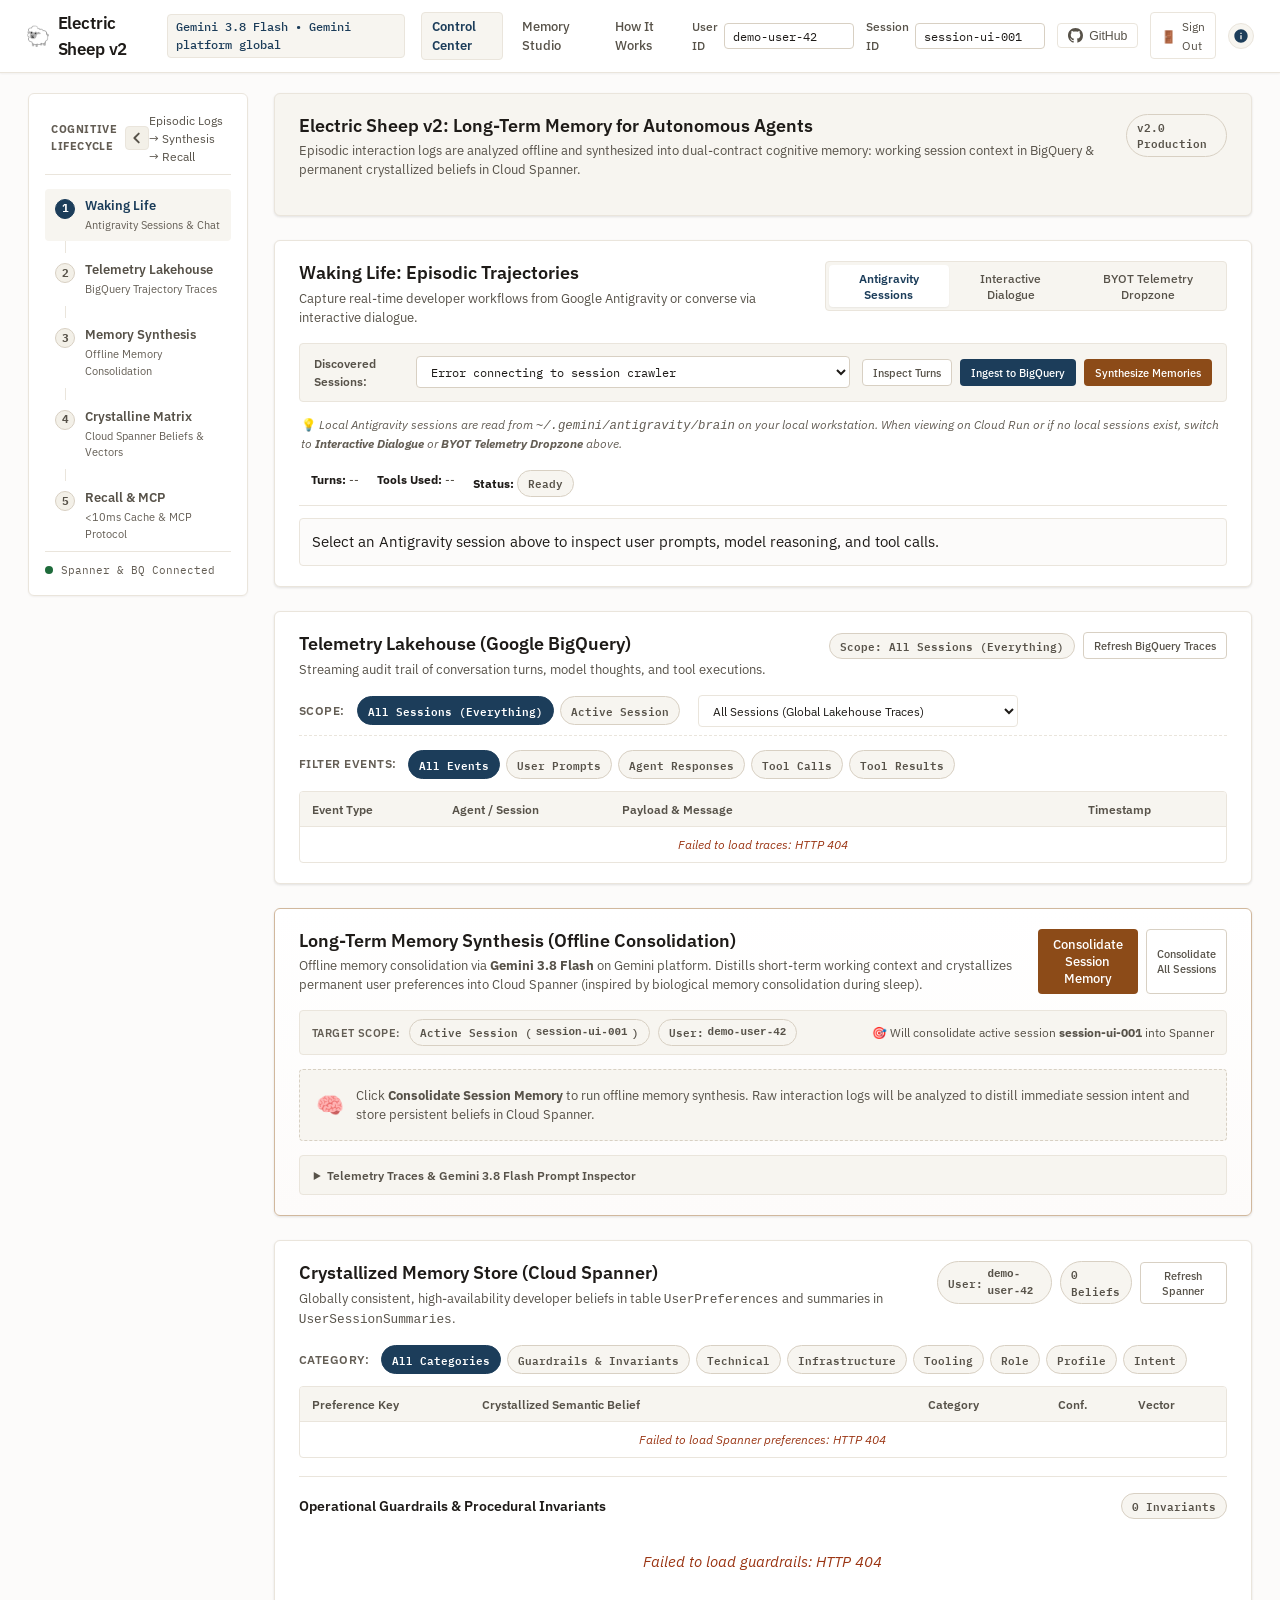
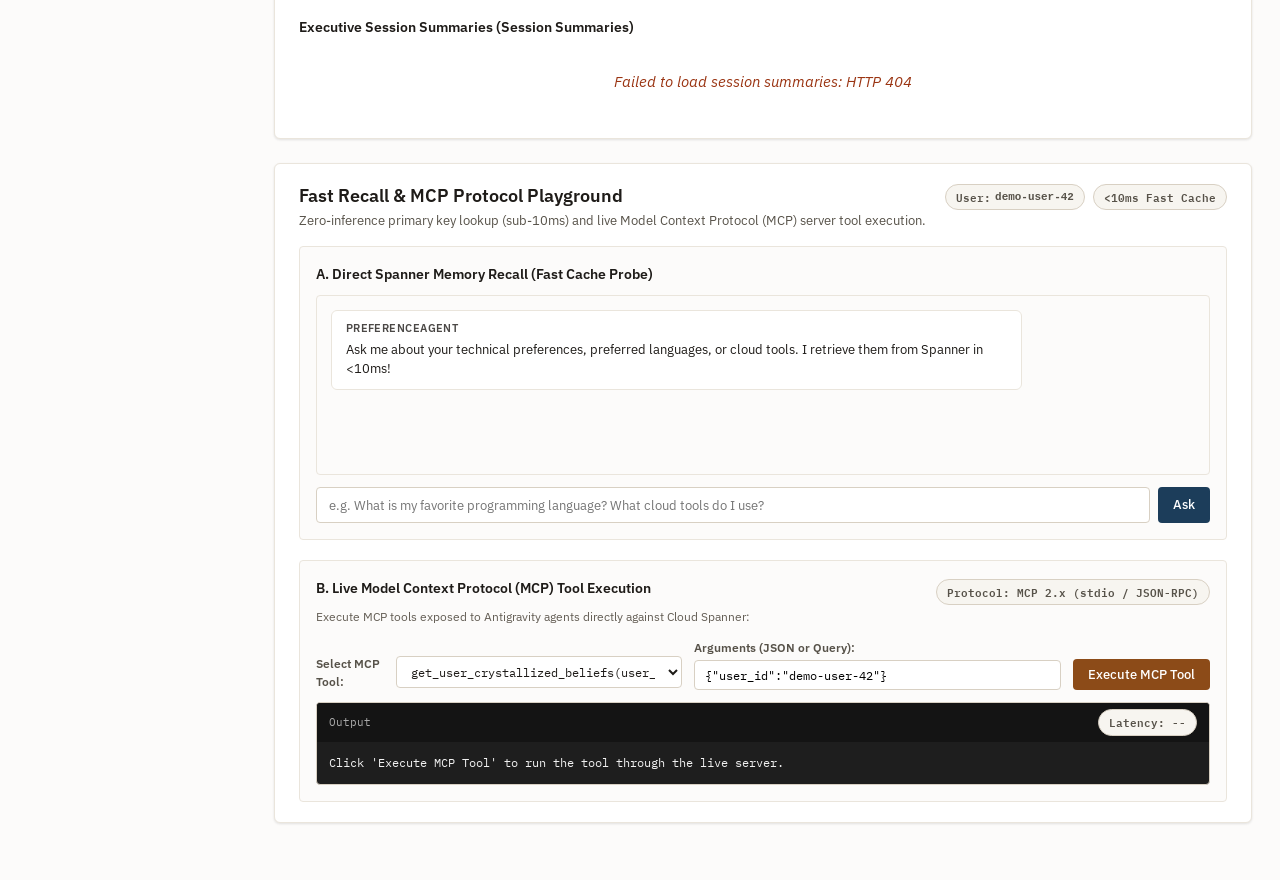
==== commit 61052335: "feat(studio): add Memory Studio, federated scoped memory hierarchy, AlphaEvolve loop, and evaluation" ====
--- a/src/ui_service/static/index.html
+++ b/src/ui_service/static/index.html
@@ -18,13 +18,16 @@
           <span class="brand-icon">🐑</span>
           <span class="brand-name">Electric Sheep v2</span>
         </div>
-        <span class="model-badge">Gemini 3.8 Flash • Vertex AI global</span>
+        <span class="model-badge">Gemini 3.8 Flash • Gemini platform global</span>
         <nav class="app-nav" aria-label="Main Navigation">
-          <a href="index.html" class="nav-pill active">
+          <a href="index.html" class="nav-pill app-nav-link active">
             <span>Control Center</span>
           </a>
-          <a href="how-it-works.html" class="nav-pill">
-            <span>Architecture &amp; Docs</span>
+          <a href="studio.html" class="nav-pill app-nav-link">
+            <span>Memory Studio</span>
+          </a>
+          <a href="how-it-works.html" class="nav-pill app-nav-link">
+            <span>How It Works</span>
           </a>
         </nav>
       </div>
@@ -177,7 +180,7 @@
         <div class="card">
           <div class="card-header">
             <div>
-              <h2 id="stage-title-1">1. Waking Life: Episodic Trajectories</h2>
+              <h2 id="stage-title-1">Waking Life: Episodic Trajectories</h2>
               <p class="card-subtitle">Capture real-time developer workflows from Google Antigravity or converse via interactive dialogue.</p>
             </div>
             <div class="tab-group" role="tablist">
@@ -243,9 +246,9 @@
               </div>
               <div class="byot-presets-group">
                 <span class="preset-label">Quick Samples:</span>
-                <button type="button" id="loadPresetPythonBtn" class="preset-pill" title="Load Python testing & uv preference trajectory">Python &amp; uv Refactor</button>
-                <button type="button" id="loadPresetDockerBtn" class="preset-pill" title="Load Docker container guardrail incident">Docker Ban Guardrail</button>
-                <button type="button" id="loadPresetTerraformBtn" class="preset-pill" title="Load Terraform & Spanner policy run">Terraform Policy Run</button>
+                <button type="button" id="loadPresetPythonBtn" class="preset-pill intent-pill" title="Load Python testing & uv preference trajectory"><span class="preset-icon">⚡</span> Python &amp; uv Refactor</button>
+                <button type="button" id="loadPresetDockerBtn" class="preset-pill intent-pill" title="Load Docker container guardrail incident"><span class="preset-icon">🛡️</span> Docker Ban Guardrail</button>
+                <button type="button" id="loadPresetTerraformBtn" class="preset-pill intent-pill" title="Load Terraform & Spanner policy run"><span class="preset-icon">📐</span> Terraform Policy Run</button>
               </div>
             </div>
 
@@ -292,12 +295,32 @@
         <div class="card">
           <div class="card-header">
             <div>
-              <h2 id="stage-title-2">2. Telemetry Lakehouse (Google BigQuery)</h2>
+              <h2 id="stage-title-2">Telemetry Lakehouse (Google BigQuery)</h2>
               <p class="card-subtitle">Streaming audit trail of conversation turns, model thoughts, and tool executions.</p>
             </div>
-            <div class="btn-group">
+            <div class="btn-group" style="align-items: center; gap: 8px;">
+              <span id="lakehouseActiveScopeBadge" class="intent-pill pill-primary" title="Current lakehouse query scope">Scope: All Sessions</span>
               <button id="refreshLogsBtn" class="btn btn-secondary btn-sm">Refresh BigQuery Traces</button>
             </div>
+          </div>
+
+          <div class="filter-strip session-filter-strip">
+            <span class="filter-label">Scope:</span>
+            <div class="filter-pills" id="lakehouseScopePills">
+              <button type="button" id="lakehouseScopeAllBtn" class="intent-pill active" data-scope="ALL" title="Show all traces across all sessions in the telemetry lakehouse">All Sessions (Everything)</button>
+              <button type="button" id="lakehouseScopeActiveBtn" class="intent-pill" data-scope="ACTIVE" title="Filter to traces for the active session in top bar">Active Session</button>
+            </div>
+            <div class="session-filter-control-wrap" style="margin-left: 6px;">
+              <select id="lakehouseSessionSelect" class="input-inline lakehouse-session-select" aria-label="Filter BigQuery Traces by Session">
+                <option value="ALL">All Sessions (Global Lakehouse Traces)</option>
+              </select>
+              <div id="lakehouseSessionBadge" class="lakehouse-session-badge" style="display: none;">
+                <span class="intent-pill pill-primary" id="lakehouseBadgeSource">Source</span>
+                <span class="badge-session-id" id="lakehouseBadgeId">session-id</span>
+                <span class="badge-session-summary" id="lakehouseBadgeSummary">— ~5 word summary</span>
+              </div>
+            </div>
+            <span id="lakehouseSessionCount" class="lakehouse-session-count"></span>
           </div>
 
           <div class="filter-strip">
@@ -316,9 +339,9 @@
               <thead>
                 <tr>
                   <th style="width: 140px;">Event Type</th>
-                  <th style="width: 160px;">Agent / Source</th>
+                  <th style="width: 170px;">Agent / Session</th>
                   <th>Payload &amp; Message</th>
-                  <th style="width: 170px;">Timestamp</th>
+                  <th style="width: 150px;">Timestamp</th>
                 </tr>
               </thead>
               <tbody id="logsTableBody">
@@ -334,12 +357,24 @@
         <div class="card card-dream-glow">
           <div class="card-header">
             <div>
-              <h2 id="stage-title-3">3. Long-Term Memory Synthesis (Offline Consolidation)</h2>
-              <p class="card-subtitle">Offline memory consolidation via <strong>Gemini 3.8 Flash</strong> on Vertex AI. Distills short-term working context and crystallizes permanent user preferences into Cloud Spanner (inspired by biological memory consolidation during sleep).</p>
+              <h2 id="stage-title-3">Long-Term Memory Synthesis (Offline Consolidation)</h2>
+              <p class="card-subtitle">Offline memory consolidation via <strong>Gemini 3.8 Flash</strong> on Gemini platform. Distills short-term working context and crystallizes permanent user preferences into Cloud Spanner (inspired by biological memory consolidation during sleep).</p>
             </div>
             <div class="btn-group">
               <button id="harvestBtn" class="btn btn-harvest" title="Analyze active session logs and crystallize beliefs into Cloud Spanner">Consolidate Session Memory</button>
               <button id="multiHarvestBtn" class="btn btn-secondary btn-sm" title="Analyze all recorded user sessions to capture long-term intent and preferences across sessions">Consolidate All Sessions</button>
+            </div>
+          </div>
+
+          <!-- Scope Indicator Bar -->
+          <div class="filter-strip stage-scope-strip" style="margin-bottom: 14px; background: var(--surface-muted); padding: 8px 12px; border-radius: var(--radius-sm); border: 1px solid var(--border-subtle); display: flex; align-items: center; justify-content: space-between; flex-wrap: wrap; gap: 8px;">
+            <div style="display: flex; align-items: center; gap: 8px; font-size: 0.82rem;">
+              <span class="filter-label" style="font-size: 0.76rem;">Target Scope:</span>
+              <span id="dreamScopeBadge" class="intent-pill pill-primary">Active Session (<code id="dreamScopeSessionVal">session-ui-001</code>)</span>
+              <span id="dreamScopeUserBadge" class="intent-pill pill-neutral">User: <code id="dreamScopeUserVal">demo-user-42</code></span>
+            </div>
+            <div style="font-size: 0.78rem; color: var(--text-secondary);">
+              <span id="dreamScopeHelp">🎯 Will consolidate active session <strong>session-ui-001</strong> into Spanner</span>
             </div>
           </div>
 
@@ -383,15 +418,15 @@
               <div class="contract-body">
                 <div class="nrem-stat-grid" style="display: grid; grid-template-columns: repeat(3, 1fr); gap: 8px; margin-bottom: 10px;">
                   <div class="nrem-stat-item" style="background: var(--surface-muted); padding: 8px; border-radius: var(--radius-sm); border: 1px solid var(--border-subtle); text-align: center;">
-                    <span class="stat-label" style="display: block; font-size: 0.72rem; color: var(--text-muted);">Total Events</span>
+                    <span class="stat-label" style="display: block; font-size: 0.78rem; color: var(--text-muted);">Total Events</span>
                     <strong class="stat-value" id="nremEventsCount" style="font-size: 1.1rem; color: var(--text-primary);">0</strong>
                   </div>
                   <div class="nrem-stat-item" style="background: var(--surface-muted); padding: 8px; border-radius: var(--radius-sm); border: 1px solid var(--border-subtle); text-align: center;">
-                    <span class="stat-label" style="display: block; font-size: 0.72rem; color: var(--text-muted);">Est. Tokens</span>
+                    <span class="stat-label" style="display: block; font-size: 0.78rem; color: var(--text-muted);">Est. Tokens</span>
                     <strong class="stat-value" id="nremTokenCount" style="font-size: 1.1rem; color: var(--color-primary);">0</strong>
                   </div>
                   <div class="nrem-stat-item" style="background: var(--surface-muted); padding: 8px; border-radius: var(--radius-sm); border: 1px solid var(--border-subtle); text-align: center;">
-                    <span class="stat-label" style="display: block; font-size: 0.72rem; color: var(--text-muted);">Error Rate</span>
+                    <span class="stat-label" style="display: block; font-size: 0.78rem; color: var(--text-muted);">Error Rate</span>
                     <strong class="stat-value" id="nremErrorRate" style="font-size: 1.1rem; color: var(--text-secondary);">0.0%</strong>
                   </div>
                 </div>
@@ -460,12 +495,12 @@
             <summary>Telemetry Traces &amp; Gemini 3.8 Flash Prompt Inspector</summary>
             <div class="code-arch-content">
               <div class="query-block">
-                <strong>Execution Path:</strong> BigQuery logs extracted → Gemini 3.8 Flash Vertex AI (global) → Spanner <code>UserPreferences</code> &amp; <code>UserSessionSummaries</code>.
+                <strong>Execution Path:</strong> BigQuery logs extracted → Gemini 3.8 Flash Gemini platform (global) → Spanner <code>UserPreferences</code> &amp; <code>UserSessionSummaries</code>.
               </div>
               <div id="dreamPromptInspect" class="code-snippet-box">
                 <div class="code-header">
                   <span>Gemini 3.8 Flash Memory Synthesis Prompt Template</span>
-                  <span class="code-badge">Vertex AI (global)</span>
+                  <span class="code-badge">Gemini platform (global)</span>
                 </div>
                 <pre><code id="dreamPromptCode">-- Awaiting execution --</code></pre>
               </div>
@@ -479,10 +514,12 @@
         <div class="card">
           <div class="card-header">
             <div>
-              <h2 id="stage-title-4">4. Crystalline Memory Matrix (Cloud Spanner)</h2>
+              <h2 id="stage-title-4">Crystallized Memory Store (Cloud Spanner)</h2>
               <p class="card-subtitle">Globally consistent, high-availability developer beliefs in table <code>UserPreferences</code> and summaries in <code>UserSessionSummaries</code>.</p>
             </div>
-            <div class="btn-group">
+            <div class="btn-group" style="align-items: center; gap: 8px;">
+              <span id="spannerUserScopeBadge" class="intent-pill pill-primary">User: <code id="spannerUserScopeVal">demo-user-42</code></span>
+              <span id="spannerTotalCountBadge" class="intent-pill pill-neutral">0 Beliefs</span>
               <button id="refreshSpannerBtn" class="btn btn-secondary btn-sm">Refresh Spanner</button>
             </div>
           </div>
@@ -533,7 +570,7 @@
 
           <!-- Recent Session Summaries in Spanner -->
           <div class="summaries-block" style="margin-top: 18px;">
-            <h3 class="sub-heading">Executive Session Summaries (Spanner `UserSessionSummaries`)</h3>
+            <h3 class="sub-heading">Executive Session Summaries (Session Summaries)</h3>
             <div id="spannerSummariesList" class="summaries-list">
               <div class="empty-state">No session summaries found.</div>
             </div>
@@ -546,10 +583,13 @@
         <div class="card">
           <div class="card-header">
             <div>
-              <h2 id="stage-title-5">5. Sub-10ms Fast Recall &amp; MCP Protocol Playground</h2>
+              <h2 id="stage-title-5">Fast Recall &amp; MCP Protocol Playground</h2>
               <p class="card-subtitle">Zero-inference primary key lookup (sub-10ms) and live Model Context Protocol (MCP) server tool execution.</p>
             </div>
-            <span class="intent-pill pill-success">&lt;10ms Fast Cache</span>
+            <div style="display: flex; gap: 8px; align-items: center;">
+              <span id="mcpUserScopeBadge" class="intent-pill pill-primary">User: <code id="mcpUserScopeVal">demo-user-42</code></span>
+              <span class="intent-pill pill-success">&lt;10ms Fast Cache</span>
+            </div>
           </div>
 
           <!-- Sub-Panel A: Sub-10ms Cache Interceptor -->
@@ -618,13 +658,13 @@
         <button type="button" class="modal-close-btn" id="githubModalCloseBtn">✕</button>
       </div>
       <div class="modal-body">
-        <p>Electric Sheep v2 provides autonomous biological sleep memory consolidation for agentic workflows using Vertex AI Gemini 3.8 Flash, BigQuery, and Cloud Spanner.</p>
+        <p>Electric Sheep v2 provides autonomous biological sleep memory consolidation for agentic workflows using Gemini platform (Gemini 3.8 Flash), BigQuery, and Cloud Spanner.</p>
         <div class="repo-url-box">
-          <code>https://github.com/davenportjw/electric-sheep</code>
+          <code>https://github.com/davenportjw/agentic-memory</code>
         </div>
       </div>
       <div class="modal-footer">
-        <a href="https://github.com/davenportjw/electric-sheep" target="_blank" rel="noopener noreferrer" class="btn btn-primary">Open GitHub</a>
+        <a href="https://github.com/davenportjw/agentic-memory" target="_blank" rel="noopener noreferrer" class="btn btn-primary">Open GitHub</a>
         <button type="button" class="btn btn-secondary" id="githubModalDismissBtn">Close</button>
       </div>
     </div>
--- a/src/ui_service/static/style.css
+++ b/src/ui_service/static/style.css
@@ -16,7 +16,7 @@
 
   --text-primary: #1e1b18;
   --text-secondary: #575249;
-  --text-muted: #807a70;
+  --text-muted: #635d54;
 
   --color-primary: #1c3d5a;
   --color-primary-hover: #132b40;
@@ -42,7 +42,7 @@
 
 html {
   scroll-behavior: smooth;
-  font-size: 14px;
+  font-size: 15px;
 }
 
 body {
@@ -67,9 +67,10 @@
 }
 
 .app-bar-content {
-  max-width: 1500px;
+  max-width: 100%;
+  width: 100%;
   margin: 0 auto;
-  padding: 10px 24px;
+  padding: 10px clamp(16px, 2vw, 32px);
   display: flex;
   justify-content: space-between;
   align-items: center;
@@ -337,23 +338,23 @@
 /* Two-Panel Layout */
 .app-body-layout {
   display: flex;
-  max-width: 1500px;
+  max-width: 100%;
   margin: 0 auto;
   width: 100%;
   flex: 1;
-  padding: 20px 24px 60px 24px;
-  gap: 24px;
+  padding: 20px clamp(16px, 2.2vw, 36px) 60px;
+  gap: clamp(16px, 2vw, 28px);
   transition: max-width 0.25s ease;
 }
 
 /* When sidebar is collapsed, maximize viewing pane to the right */
 .app-body-layout.nav-collapsed {
-  max-width: 1800px;
+  max-width: 100%;
 }
 
 /* Left Navigation Sidebar */
 .left-nav {
-  width: 250px;
+  width: clamp(220px, 16vw, 272px);
   flex-shrink: 0;
   position: sticky;
   top: 70px;
@@ -545,7 +546,7 @@
 .nav-item-title {
   font-size: 0.88rem;
   font-weight: 600;
-  line-height: 1.2;
+  line-height: 1.35;
 }
 
 .nav-item-desc {
@@ -958,6 +959,73 @@
   gap: 12px;
   margin-bottom: 12px;
   flex-wrap: wrap;
+}
+
+.session-filter-strip {
+  padding-bottom: 8px;
+  border-bottom: 1px dashed var(--border-subtle);
+  margin-bottom: 14px;
+}
+
+.session-filter-control-wrap {
+  display: flex;
+  align-items: center;
+  gap: 10px;
+  flex-wrap: wrap;
+  flex: 1;
+}
+
+.lakehouse-session-select {
+  min-width: 320px;
+  max-width: 620px;
+  height: 32px;
+  padding: 4px 10px;
+  background-color: var(--surface-card);
+  border: 1px solid var(--border-subtle);
+  border-radius: var(--radius-sm);
+  color: var(--text-primary);
+  font-family: var(--font-sans);
+  font-size: 0.82rem;
+  transition: border-color 0.15s ease;
+}
+
+.lakehouse-session-select:focus {
+  outline: none;
+  border-color: var(--border-active);
+}
+
+.lakehouse-session-badge {
+  display: inline-flex;
+  align-items: center;
+  gap: 6px;
+  background: var(--surface-muted);
+  border: 1px solid var(--border-subtle);
+  border-radius: var(--radius-sm);
+  padding: 3px 8px;
+  font-size: 0.78rem;
+  line-height: 1.3;
+}
+
+.badge-session-id {
+  font-family: var(--font-mono);
+  font-weight: 600;
+  color: var(--text-primary);
+}
+
+.badge-session-summary {
+  color: var(--text-secondary);
+  font-style: italic;
+  max-width: 280px;
+  white-space: nowrap;
+  overflow: hidden;
+  text-overflow: ellipsis;
+}
+
+.lakehouse-session-count {
+  font-size: 0.76rem;
+  font-family: var(--font-mono);
+  color: var(--text-muted);
+  margin-left: auto;
 }
 
 .filter-label {
@@ -1580,7 +1648,7 @@
 
 .arch-stage-flow-tag {
   color: var(--text-muted);
-  font-size: 0.68rem;
+  font-size: 0.76rem;
 }
 
 .flow-ready {
@@ -1602,7 +1670,7 @@
 
 .arch-stage-tech {
   font-family: var(--font-mono);
-  font-size: 0.72rem;
+  font-size: 0.75rem;
   color: var(--text-muted);
 }
 
@@ -1776,7 +1844,7 @@
 
 .flow-node-num {
   font-family: var(--font-mono);
-  font-size: 0.72rem;
+  font-size: 0.76rem;
   font-weight: 700;
   color: var(--text-muted);
 }
@@ -1792,14 +1860,14 @@
 }
 
 .flow-node-sub {
-  font-size: 0.72rem;
+  font-size: 0.76rem;
   color: var(--text-muted);
   line-height: 1.3;
 }
 
 .flow-node-badge {
   font-family: var(--font-mono);
-  font-size: 0.68rem;
+  font-size: 0.76rem;
   color: var(--color-harvest);
   margin-top: auto;
 }
@@ -2170,24 +2238,80 @@
 .byot-header-banner {
   background-color: var(--surface-muted);
   border: 1px solid var(--border-subtle);
-  border-radius: var(--radius-sm);
-  padding: 10px 14px;
+  border-radius: var(--radius-md);
+  padding: 12px 16px;
+  font-size: 0.84rem;
+  color: var(--text-secondary);
+  line-height: 1.5;
+  margin-bottom: 16px;
+}
+
+.byot-banner-text {
+  margin-bottom: 10px;
+}
+
+.byot-presets-group {
+  display: flex;
+  align-items: center;
+  flex-wrap: wrap;
+  gap: 8px;
+  padding-top: 10px;
+  border-top: 1px dashed var(--border-subtle);
+}
+
+.preset-label {
+  font-family: var(--font-mono);
+  font-size: 0.72rem;
+  font-weight: 600;
+  color: var(--text-muted);
+  text-transform: uppercase;
+  letter-spacing: 0.05em;
+  display: inline-flex;
+  align-items: center;
+  margin-right: 2px;
+}
+
+.preset-pill {
+  font-family: var(--font-mono);
+  font-size: 0.75rem;
+  font-weight: 500;
+  padding: 4px 12px;
+  border-radius: 14px;
+  border: 1px solid var(--border-strong);
+  background-color: var(--surface-card);
+  color: var(--text-primary);
+  cursor: pointer;
+  display: inline-flex;
+  align-items: center;
+  gap: 6px;
+  box-shadow: 0 1px 2px rgba(30, 27, 24, 0.04);
+  transition: all 0.15s ease;
+  line-height: 1.3;
+  user-select: none;
+}
+
+.preset-pill:hover {
+  background-color: var(--surface-code);
+  border-color: var(--color-primary);
+  color: var(--color-primary);
+  transform: translateY(-1px);
+  box-shadow: 0 2px 4px rgba(30, 27, 24, 0.08);
+}
+
+.preset-pill:active {
+  transform: translateY(0);
+}
+
+.preset-pill.active {
+  background-color: var(--color-primary);
+  border-color: var(--color-primary);
+  color: #ffffff;
+  box-shadow: 0 1px 3px rgba(28, 61, 90, 0.25);
+}
+
+.preset-icon {
   font-size: 0.82rem;
-  color: var(--text-secondary);
-  line-height: 1.45;
-}
-
-.preset-pill {
-  cursor: pointer;
-  background: var(--surface-card);
-  border: 1px solid var(--border-strong);
-  transition: all 0.15s ease;
-}
-
-.preset-pill:hover {
-  background: var(--color-primary);
-  color: #ffffff;
-  border-color: var(--color-primary);
+  line-height: 1;
 }
 
 .dropzone-area {
@@ -2279,7 +2403,7 @@
 }
 
 .phase-num {
-  font-size: 0.68rem;
+  font-size: 0.76rem;
   font-weight: 700;
   letter-spacing: 0.05em;
   color: var(--text-muted);
@@ -2385,7 +2509,7 @@
 
 .math-metric-label {
   display: block;
-  font-size: 0.72rem;
+  font-size: 0.78rem;
   color: var(--text-muted);
   text-transform: uppercase;
   letter-spacing: 0.04em;
@@ -2401,7 +2525,7 @@
 
 .math-metric-sub {
   display: block;
-  font-size: 0.7rem;
+  font-size: 0.76rem;
   color: var(--text-muted);
   margin-top: 2px;
 }
@@ -2427,4 +2551,3022 @@
   border-bottom: 1px solid var(--border-subtle);
 }
 
-
+/* ==========================================================================
+   Enterprise Memory Studio (studio.html) — 3-Column IDE Workbench
+   Inspired by Google AI Studio & LM Studio
+   Zero Yellow/Amber Palette: Indigo (#3730A3), Teal (#0F766E), Royal Blue (#1D4ED8),
+   Slate (#334155), Emerald (#047857), Crimson (#B91C1C).
+   ========================================================================== */
+
+/* Viewport-locked Studio Workbench Container */
+body.studio-workbench-body {
+  height: 100dvh;
+  overflow: hidden;
+  display: flex;
+  flex-direction: column;
+  background: var(--bg-page);
+}
+
+body.studio-workbench-body .app-body-layout,
+.studio-body-layout,
+.studio-workbench-layout {
+  display: grid;
+  grid-template-columns: clamp(236px, 14vw, 272px) minmax(0, 1fr) clamp(320px, 20vw, 420px);
+  max-width: 100%;
+  width: 100%;
+  margin: 0;
+  padding: 0;
+  gap: 0;
+  height: calc(100dvh - 57px);
+  overflow: hidden;
+  position: relative;
+  background: var(--bg-page);
+}
+
+body.studio-workbench-body .app-body-layout:has(.studio-inspector-drawer.collapsed),
+body.studio-workbench-body .app-body-layout:has(#studioInspectorDrawer.collapsed),
+.studio-workbench-layout:has(.studio-inspector-drawer.collapsed),
+.studio-workbench-layout:has(#studioInspectorDrawer.collapsed) {
+  grid-template-columns: clamp(236px, 14vw, 272px) minmax(0, 1fr);
+}
+
+body.studio-workbench-body .app-body-layout.nav-collapsed,
+body.studio-workbench-body .app-body-layout:has(#leftNavSidebar.collapsed),
+.studio-workbench-layout.nav-collapsed,
+.studio-workbench-layout:has(#leftNavSidebar.collapsed) {
+  grid-template-columns: 52px minmax(0, 1fr) clamp(320px, 20vw, 420px);
+}
+
+body.studio-workbench-body .app-body-layout.nav-collapsed:has(.studio-inspector-drawer.collapsed),
+body.studio-workbench-body .app-body-layout.nav-collapsed:has(#studioInspectorDrawer.collapsed),
+body.studio-workbench-body .app-body-layout:has(#leftNavSidebar.collapsed):has(#studioInspectorDrawer.collapsed),
+.studio-workbench-layout.nav-collapsed:has(.studio-inspector-drawer.collapsed),
+.studio-workbench-layout:has(#leftNavSidebar.collapsed):has(#studioInspectorDrawer.collapsed) {
+  grid-template-columns: 52px minmax(0, 1fr);
+}
+
+@media (max-width: 1200px) {
+  body.studio-workbench-body .app-body-layout,
+  body.studio-workbench-body .app-body-layout:has(#studioInspectorDrawer.collapsed),
+  .studio-body-layout,
+  .studio-workbench-layout,
+  .studio-workbench-layout:has(#studioInspectorDrawer.collapsed) {
+    grid-template-columns: 224px minmax(0, 1fr);
+  }
+  body.studio-workbench-body .app-body-layout.nav-collapsed,
+  body.studio-workbench-body .app-body-layout:has(#leftNavSidebar.collapsed),
+  .studio-workbench-layout.nav-collapsed,
+  .studio-workbench-layout:has(#leftNavSidebar.collapsed) {
+    grid-template-columns: 52px minmax(0, 1fr);
+  }
+  .studio-inspector-drawer:not(.collapsed) {
+    position: fixed;
+    top: 53px;
+    right: 0;
+    bottom: 0;
+    width: min(380px, 90vw);
+    z-index: 60;
+    box-shadow: -8px 0 28px rgba(15, 23, 42, 0.16);
+  }
+}
+
+@media (max-width: 1024px) {
+  body.studio-workbench-body {
+    height: auto;
+    min-height: 100dvh;
+    overflow-y: auto;
+  }
+  body.studio-workbench-body .app-body-layout,
+  .studio-body-layout,
+  .studio-workbench-layout {
+    height: auto;
+    min-height: calc(100dvh - 57px);
+    overflow-y: auto;
+  }
+}
+
+@media (max-width: 860px) {
+  body.studio-workbench-body .app-body-layout,
+  body.studio-workbench-body .app-body-layout.nav-collapsed,
+  body.studio-workbench-body .app-body-layout:has(#leftNavSidebar.collapsed),
+  body.studio-workbench-body .app-body-layout:has(#studioInspectorDrawer.collapsed),
+  .studio-body-layout,
+  .studio-workbench-layout {
+    grid-template-columns: 1fr;
+  }
+}
+
+/* Base Badges & Chips (Fixes unstyled badges/chips in Studio) */
+.badge {
+  display: inline-flex;
+  align-items: center;
+  gap: 4px;
+  padding: 2px 8px;
+  font-size: 0.75rem;
+  font-weight: 600;
+  font-family: var(--font-mono);
+  border-radius: 999px;
+  line-height: 1.35;
+  white-space: nowrap;
+  border: 1px solid var(--border-subtle);
+  background: var(--surface-muted);
+  color: var(--text-secondary);
+}
+
+.chip {
+  display: inline-flex;
+  align-items: center;
+  gap: 4px;
+  padding: 4px 10px;
+  font-size: 0.76rem;
+  font-weight: 500;
+  font-family: var(--font-sans);
+  border-radius: 999px;
+  background: var(--surface-muted);
+  color: var(--text-secondary);
+  border: 1px solid var(--border-strong);
+  cursor: pointer;
+  transition: all 0.14s ease;
+  white-space: nowrap;
+}
+
+.chip:hover {
+  background: #eff6ff;
+  border-color: #1d4ed8;
+  color: #1d4ed8;
+}
+
+/* Left Mode Switcher Rail */
+body.studio-workbench-body .left-nav,
+.studio-left-rail {
+  display: flex;
+  flex-direction: column;
+  width: 100%;
+  min-width: 0;
+  position: static;
+  border-radius: 0;
+  box-shadow: none;
+  height: 100%;
+  overflow-y: auto;
+  background: var(--surface-card);
+  border-right: 1px solid var(--border-subtle);
+  padding: 14px 12px;
+  gap: 12px;
+}
+
+body.studio-workbench-body .left-nav.collapsed {
+  width: 52px;
+  padding: 12px 6px;
+  overflow-x: hidden;
+}
+
+body.studio-workbench-body .left-nav.collapsed .left-nav-title,
+body.studio-workbench-body .left-nav.collapsed .studio-nav-section-label,
+body.studio-workbench-body .left-nav.collapsed .studio-rail-section,
+body.studio-workbench-body .left-nav.collapsed .left-nav-footer,
+body.studio-workbench-body .left-nav.collapsed .studio-workspace-nav-btn span:not(.ws-nav-icon) {
+  display: none;
+}
+
+.left-nav-header {
+  display: flex;
+  align-items: center;
+  justify-content: space-between;
+  padding: 0 6px 8px 6px;
+  border-bottom: 1px solid var(--border-subtle);
+}
+
+.left-nav-title {
+  font-size: 0.76rem;
+  font-weight: 700;
+  text-transform: uppercase;
+  letter-spacing: 0.06em;
+  color: var(--text-muted);
+}
+
+.left-nav-list {
+  list-style: none;
+  margin: 0;
+  padding: 0;
+  display: flex;
+  flex-direction: column;
+  gap: 4px;
+}
+
+.left-nav-item {
+  display: flex;
+  align-items: center;
+  gap: 10px;
+  padding: 9px 10px;
+  border-radius: var(--radius-sm);
+  color: var(--text-secondary);
+  text-decoration: none;
+  font-size: 0.82rem;
+  font-weight: 500;
+  border: 1px solid transparent;
+  transition: background 0.14s ease, color 0.14s ease, border-color 0.14s ease;
+  cursor: pointer;
+}
+
+.left-nav-item:hover {
+  background: var(--surface-muted);
+  color: var(--text-primary);
+}
+
+.left-nav-item.active {
+  background: #eef2ff;
+  color: #3730a3;
+  border-color: #c7d2fe;
+  font-weight: 600;
+}
+
+.nav-step-badge {
+  display: inline-flex;
+  align-items: center;
+  justify-content: center;
+  width: 20px;
+  height: 20px;
+  border-radius: 5px;
+  background: var(--surface-muted);
+  border: 1px solid var(--border-strong);
+  font-family: var(--font-mono);
+  font-size: 0.75rem;
+  font-weight: 700;
+  color: var(--text-secondary);
+  flex-shrink: 0;
+}
+
+.left-nav-item.active .nav-step-badge {
+  background: #3730a3;
+  border-color: #3730a3;
+  color: #ffffff;
+}
+
+.nav-mode-copy {
+  display: flex;
+  flex-direction: column;
+  min-width: 0;
+  line-height: 1.35;
+}
+
+.nav-mode-title {
+  font-size: 0.82rem;
+  font-weight: 600;
+  color: inherit;
+}
+
+.nav-mode-sub {
+  font-size: 0.75rem;
+  color: var(--text-muted);
+  white-space: nowrap;
+  overflow: hidden;
+  text-overflow: ellipsis;
+}
+
+.left-nav-item.active .nav-mode-sub {
+  color: #4338ca;
+}
+
+.studio-rail-section {
+  padding-top: 10px;
+  border-top: 1px solid var(--border-subtle);
+  display: flex;
+  flex-direction: column;
+  gap: 8px;
+}
+
+.studio-rail-section-header {
+  display: flex;
+  align-items: center;
+  justify-content: space-between;
+  padding: 0 4px;
+}
+
+.studio-rail-actions {
+  display: flex;
+  flex-direction: column;
+  gap: 6px;
+}
+
+/* Sidebar Active Config Box */
+.left-nav-footer {
+  padding-top: 10px;
+  border-top: 1px solid var(--border-subtle);
+  margin-top: auto;
+}
+
+.studio-active-config-box {
+  background: var(--surface-muted);
+  border: 1px solid var(--border-subtle);
+  border-radius: var(--radius-sm);
+  padding: 10px 12px;
+  font-size: 0.75rem;
+}
+
+.studio-config-header {
+  display: flex;
+  align-items: center;
+  gap: 6px;
+  font-weight: 600;
+  color: var(--text-primary);
+  margin-bottom: 6px;
+}
+
+.studio-config-kv {
+  display: flex;
+  justify-content: space-between;
+  align-items: center;
+  margin: 3px 0;
+  color: var(--text-secondary);
+}
+
+/* Center Active Studio Workspace Canvas */
+body.studio-workbench-body .single-pane-container,
+.studio-main-pane,
+.studio-workspace-canvas {
+  display: flex;
+  flex-direction: column;
+  flex: 1;
+  height: 100%;
+  min-width: 0;
+  min-height: 0;
+  overflow-y: auto;
+  overflow-x: hidden;
+  padding: 12px 16px 28px 16px;
+  gap: 10px;
+}
+
+/* Sticky Single-Row Studio Command & Dropdown Toolbar */
+.studio-intent-bar,
+.studio-command-bar {
+  position: sticky;
+  top: 0;
+  z-index: 30;
+  display: flex;
+  align-items: center;
+  justify-content: space-between;
+  flex-wrap: nowrap;
+  gap: 12px;
+  background: #ffffff;
+  border: 1px solid var(--border-subtle);
+  border-radius: var(--radius-sm);
+  padding: 8px 14px;
+  margin-bottom: 2px;
+  flex-shrink: 0;
+  box-shadow: 0 1px 3px rgba(15, 23, 42, 0.04);
+}
+
+@media (max-width: 1100px) {
+  .studio-command-bar {
+    flex-wrap: wrap;
+  }
+}
+
+.toolbar-left-group {
+  display: flex;
+  align-items: center;
+  gap: 12px;
+  min-width: 0;
+  flex: 1;
+}
+
+.toolbar-current-view {
+  display: flex;
+  align-items: center;
+  gap: 8px;
+  min-width: 0;
+  padding-right: 12px;
+  border-right: 1px solid var(--border-subtle);
+}
+
+.toolbar-view-title {
+  font-size: 0.86rem;
+  font-weight: 700;
+  color: var(--text-primary);
+  white-space: nowrap;
+}
+
+.toolbar-view-subtitle {
+  font-size: 0.76rem;
+  color: var(--text-secondary);
+  white-space: nowrap;
+  overflow: hidden;
+  text-overflow: ellipsis;
+  max-width: 360px;
+}
+
+@media (max-width: 1360px) {
+  .toolbar-view-subtitle {
+    display: none;
+  }
+}
+
+.toolbar-actions-group {
+  display: flex;
+  align-items: center;
+  gap: 10px;
+  flex-shrink: 0;
+}
+
+.studio-telemetry-readout {
+  display: flex;
+  align-items: center;
+  gap: 8px;
+  flex-wrap: nowrap;
+}
+
+/* Toolbar Dropdown Menus (<details class="toolbar-dropdown">) */
+.toolbar-dropdown {
+  position: relative;
+  display: inline-block;
+}
+
+.toolbar-dropdown > summary {
+  list-style: none;
+}
+
+.toolbar-dropdown > summary::-webkit-details-marker {
+  display: none;
+}
+
+.toolbar-dropdown-btn {
+  display: inline-flex;
+  align-items: center;
+  gap: 6px;
+  padding: 5px 11px;
+  font-size: 0.76rem;
+  font-weight: 600;
+  color: var(--text-primary);
+  background: var(--surface-muted);
+  border: 1px solid var(--border-strong);
+  border-radius: 6px;
+  cursor: pointer;
+  user-select: none;
+  white-space: nowrap;
+  transition: background 0.14s ease, border-color 0.14s ease, color 0.14s ease;
+}
+
+.toolbar-dropdown-btn:hover,
+.toolbar-dropdown[open] > .toolbar-dropdown-btn {
+  background: #eef2ff;
+  border-color: #3730a3;
+  color: #3730a3;
+}
+
+.toolbar-dropdown-btn-primary {
+  background: #eef2ff;
+  border-color: #c7d2fe;
+  color: #3730a3;
+}
+
+.toolbar-dropdown-btn-subtle {
+  background: #ffffff;
+  border-color: var(--border-subtle);
+  font-weight: 500;
+  color: var(--text-secondary);
+}
+
+.toolbar-dropdown-active-pill {
+  display: inline-flex;
+  align-items: center;
+  padding: 1px 7px;
+  font-size: 0.75rem;
+  font-weight: 700;
+  border-radius: 999px;
+  background: #3730a3;
+  color: #ffffff;
+}
+
+.dropdown-caret {
+  font-size: 0.75rem;
+  opacity: 0.75;
+}
+
+.toolbar-dropdown-menu {
+  position: absolute;
+  top: calc(100% + 6px);
+  left: 0;
+  z-index: 60;
+  min-width: 320px;
+  background: #ffffff;
+  border: 1px solid var(--border-strong);
+  border-radius: 8px;
+  box-shadow: 0 10px 25px -5px rgba(15, 23, 42, 0.14), 0 4px 10px -2px rgba(15, 23, 42, 0.08);
+  padding: 8px;
+  display: flex;
+  flex-direction: column;
+  gap: 4px;
+}
+
+.toolbar-dropdown-menu-right {
+  left: auto;
+  right: 0;
+}
+
+.dropdown-group-label {
+  font-size: 0.75rem;
+  font-weight: 700;
+  text-transform: uppercase;
+  letter-spacing: 0.05em;
+  color: var(--text-muted);
+  padding: 4px 8px 2px 8px;
+}
+
+.studio-intent-top-nav.toolbar-dropdown-menu .studio-intent-tab {
+  display: flex;
+  align-items: flex-start;
+  gap: 10px;
+  padding: 8px 10px;
+  border-radius: 6px;
+  text-decoration: none;
+  border: 1px solid transparent;
+}
+
+.dropdown-item-body {
+  display: flex;
+  flex-direction: column;
+  gap: 2px;
+  min-width: 0;
+}
+
+.dropdown-item-body .nav-item-title,
+.toolbar-menu-item .menu-item-title {
+  font-size: 0.8rem;
+  font-weight: 600;
+  color: var(--text-primary);
+  display: block;
+}
+
+.menu-item-desc {
+  font-size: 0.71rem;
+  font-weight: 400;
+  color: var(--text-secondary);
+  line-height: 1.3;
+  display: block;
+  white-space: normal;
+}
+
+.studio-cmd-group {
+  display: flex;
+  flex-direction: column;
+  gap: 4px;
+}
+
+.toolbar-menu-item.intent-pill {
+  display: flex;
+  flex-direction: column;
+  align-items: flex-start;
+  text-align: left;
+  width: 100%;
+  border-radius: 6px;
+  padding: 8px 10px;
+  background: #ffffff;
+  border: 1px solid transparent;
+}
+
+.toolbar-menu-item.intent-pill:hover {
+  background: #eff6ff;
+  border-color: #bfdbfe;
+}
+
+.toolbar-menu-item.intent-pill-primary {
+  background: #f5f7ff;
+  border-color: #e0e7ff;
+}
+
+.toolbar-engine-popover {
+  min-width: 290px;
+  padding: 10px 12px;
+  gap: 6px;
+}
+
+.engine-kv-row {
+  display: flex;
+  align-items: center;
+  justify-content: space-between;
+  gap: 12px;
+  font-size: 0.75rem;
+  padding: 3px 0;
+  border-bottom: 1px dashed var(--border-subtle);
+}
+
+.engine-kv-label {
+  color: var(--text-secondary);
+}
+
+.studio-command-left {
+  display: flex;
+  align-items: center;
+  flex-wrap: wrap;
+  gap: 12px;
+}
+
+.studio-intent-title {
+  display: flex;
+  align-items: center;
+  gap: 8px;
+}
+
+.studio-active-mode-indicator {
+  font-size: 0.82rem;
+  font-weight: 600;
+  color: var(--text-primary);
+}
+
+.studio-telemetry-strip {
+  display: flex;
+  align-items: center;
+  gap: 6px;
+  padding-left: 10px;
+  border-left: 1px solid var(--border-subtle);
+  font-size: 0.74rem;
+}
+
+.telemetry-kv {
+  color: var(--text-secondary);
+}
+
+.telemetry-kv strong {
+  color: var(--text-primary);
+}
+
+.telemetry-sep {
+  color: var(--border-strong);
+}
+
+.studio-intent-pills {
+  display: flex;
+  align-items: center;
+  flex-wrap: nowrap;
+  gap: 6px;
+}
+
+.intent-pill {
+  background: var(--surface-muted);
+  color: var(--text-secondary);
+  border: 1px solid var(--border-strong);
+  border-radius: 999px;
+  padding: 4px 10px;
+  font-size: 0.73rem;
+  font-weight: 600;
+  cursor: pointer;
+  transition: background 0.14s ease, border-color 0.14s ease, color 0.14s ease;
+}
+
+.intent-pill:hover {
+  background: #eff6ff;
+  border-color: #1d4ed8;
+  color: #1d4ed8;
+}
+
+.intent-pill-primary,
+.intent-pill.active-pill {
+  background: #eef2ff;
+  border-color: #3730a3;
+  color: #3730a3;
+}
+
+/* Mode Switching Stage Panels (Only active mode displays in-place) */
+.studio-stage-panel {
+  display: none;
+  flex-direction: column;
+  flex: 1 0 auto;
+  min-height: min-content;
+  overflow: visible;
+  gap: 12px;
+}
+
+.studio-stage-panel.active-stage {
+  display: flex;
+  flex-direction: column;
+  flex: 1 0 auto;
+  min-height: min-content;
+  overflow: visible;
+}
+
+/* Mode 1: Prompt & Recall Playground Layout */
+.studio-playground-layout {
+  display: flex;
+  flex-direction: column;
+  flex: 1;
+  min-height: 0;
+  gap: 10px;
+}
+
+/* Collapsible System Memory Context Header (AI Studio System Instructions style) */
+.studio-system-context-bar {
+  background: var(--surface-card);
+  border: 1px solid var(--border-subtle);
+  border-left: 3px solid #3730a3;
+  border-radius: var(--radius-sm);
+  padding: 8px 12px;
+  flex-shrink: 0;
+}
+
+.system-context-top {
+  display: flex;
+  align-items: center;
+  justify-content: space-between;
+  flex-wrap: wrap;
+  gap: 8px;
+}
+
+.system-context-title-group,
+.system-context-actions {
+  display: flex;
+  align-items: center;
+  flex-wrap: wrap;
+  gap: 8px;
+}
+
+.system-context-title {
+  font-size: 0.79rem;
+  font-weight: 600;
+  color: var(--text-primary);
+}
+
+.system-context-drawer-body {
+  margin-top: 8px;
+  padding-top: 8px;
+  border-top: 1px solid var(--border-subtle);
+}
+
+.system-context-split {
+  display: grid;
+  grid-template-columns: 1.35fr 1fr;
+  gap: 12px;
+  align-items: start;
+}
+
+@media (max-width: 960px) {
+  .system-context-split {
+    grid-template-columns: 1fr;
+  }
+}
+
+.system-context-col-label {
+  font-size: 0.71rem;
+  font-weight: 600;
+  text-transform: uppercase;
+  letter-spacing: 0.04em;
+  color: var(--text-muted);
+  margin-bottom: 4px;
+}
+
+/* Main Playground Chat Card */
+.studio-playground-main-card {
+  display: flex;
+  flex-direction: column;
+  flex: 1;
+  min-height: 0;
+  background: var(--surface-card);
+  border: 1px solid var(--border-subtle);
+  border-radius: var(--radius-md);
+  padding: 12px 14px;
+  gap: 8px;
+}
+
+.studio-chat-card,
+.studio-feedback-builder-card,
+.studio-audit-card {
+  background: var(--surface-card);
+  border: 1px solid var(--border-subtle);
+  border-radius: var(--radius-md);
+  padding: 12px 14px;
+}
+
+.card-header-compact {
+  display: flex;
+  align-items: center;
+  justify-content: space-between;
+  flex-wrap: wrap;
+  gap: 8px;
+  padding-bottom: 8px;
+  border-bottom: 1px solid var(--border-subtle);
+  flex-shrink: 0;
+}
+
+.card-title-sm {
+  font-size: 0.84rem;
+  font-weight: 600;
+  color: var(--text-primary);
+}
+
+.studio-sample-prompts-row {
+  display: flex;
+  align-items: center;
+  flex-wrap: wrap;
+  gap: 6px;
+  flex-shrink: 0;
+}
+
+.sample-prompts-label {
+  font-size: 0.73rem;
+  font-weight: 600;
+  color: var(--text-muted);
+}
+
+.studio-chat-stream {
+  flex: 1;
+  min-height: 180px;
+  overflow-y: auto;
+  display: flex;
+  flex-direction: column;
+  gap: 10px;
+  padding: 4px 2px;
+}
+
+/* Docked Bottom Prompt Bar (AI Studio / LM Studio style) */
+.studio-docked-prompt-bar {
+  display: flex;
+  align-items: center;
+  gap: 8px;
+  padding-top: 8px;
+  border-top: 1px solid var(--border-subtle);
+  flex-shrink: 0;
+}
+
+.studio-prompt-input-main {
+  flex: 1;
+  padding: 9px 12px;
+  font-size: 0.85rem;
+  font-family: var(--font-sans);
+  background: var(--surface-muted);
+  color: var(--text-primary);
+  border: 1px solid var(--border-strong);
+  border-radius: var(--radius-sm);
+  transition: border-color 0.15s ease, background 0.15s ease;
+}
+
+.studio-prompt-input-main:focus {
+  outline: none;
+  background: #ffffff;
+  border-color: #3730a3;
+  box-shadow: 0 0 0 2px rgba(55, 48, 163, 0.12);
+}
+
+/* Manual Feedback Builder Collapsible Drawer */
+.studio-manual-feedback-drawer {
+  flex-shrink: 0;
+  background: var(--surface-muted);
+  border: 1px solid var(--border-strong);
+}
+
+.studio-compact-form-grid {
+  display: flex;
+  flex-direction: column;
+  gap: 8px;
+  margin-top: 8px;
+}
+
+.studio-form-row-3 {
+  display: grid;
+  grid-template-columns: 2fr 1fr 1fr;
+  gap: 8px;
+}
+
+.studio-form-row-2 {
+  display: grid;
+  grid-template-columns: 1fr 1fr;
+  gap: 8px;
+}
+
+/* 2-Column Split Panes inside Modes 2, 3, 4 */
+.studio-split-pane-2col {
+  display: grid;
+  grid-template-columns: 1.2fr 1fr;
+  gap: 12px;
+  height: auto;
+  min-height: 420px;
+  align-items: start;
+}
+
+@media (max-width: 1024px) {
+  .studio-split-pane-2col {
+    grid-template-columns: 1fr;
+  }
+}
+
+.studio-scroll-pane {
+  display: flex;
+  flex-direction: column;
+  gap: 12px;
+  min-width: 0;
+  min-height: 0;
+}
+
+.studio-pane-scroll-card {
+  display: flex;
+  flex-direction: column;
+  min-height: 0;
+  overflow: visible;
+}
+
+.studio-pane-stack-col {
+  display: flex;
+  flex-direction: column;
+  gap: 10px;
+  min-height: 0;
+  overflow: visible;
+}
+
+.studio-scrollable-list {
+  flex: 1;
+  overflow-y: auto;
+  min-height: 120px;
+  padding-right: 2px;
+}
+
+/* Right Run Settings & JSON Inspector Rail (AI Studio Run Settings Pattern) */
+.studio-inspector-drawer {
+  width: 100%;
+  min-width: 0;
+  max-width: none;
+  background: var(--surface-card);
+  border-left: 1px solid var(--border-subtle);
+  height: 100%;
+  overflow-y: auto;
+  padding: 12px 14px;
+  display: flex;
+  flex-direction: column;
+  gap: 10px;
+  z-index: 20;
+}
+
+.studio-inspector-drawer.collapsed {
+  display: none;
+}
+
+.inspector-tab-bar {
+  display: flex;
+  align-items: center;
+  gap: 4px;
+  padding-bottom: 8px;
+  border-bottom: 1px solid var(--border-subtle);
+  flex-shrink: 0;
+}
+
+.inspector-tab-btn {
+  flex: 1;
+  padding: 5px 8px;
+  font-size: 0.75rem;
+  font-weight: 600;
+  border-radius: var(--radius-sm);
+  border: 1px solid transparent;
+  background: transparent;
+  color: var(--text-secondary);
+  cursor: pointer;
+  transition: all 0.14s ease;
+}
+
+.inspector-tab-btn:hover {
+  background: var(--surface-muted);
+  color: var(--text-primary);
+}
+
+.inspector-tab-btn.active {
+  background: #eef2ff;
+  color: #3730a3;
+  border-color: #c7d2fe;
+}
+
+.inspector-tab-pane {
+  display: flex;
+  flex-direction: column;
+  gap: 12px;
+  flex: 1;
+  min-height: 0;
+}
+
+.run-settings-group {
+  display: flex;
+  flex-direction: column;
+  gap: 5px;
+  padding-bottom: 10px;
+  border-bottom: 1px solid var(--border-subtle);
+}
+
+.run-setting-label {
+  display: flex;
+  align-items: center;
+  justify-content: space-between;
+  font-size: 0.76rem;
+  font-weight: 600;
+  color: var(--text-primary);
+}
+
+.run-setting-hint {
+  font-size: 0.7rem;
+  color: var(--text-muted);
+  margin: 0;
+  line-height: 1.35;
+}
+
+.segmented-pill-group {
+  display: grid;
+  grid-template-columns: repeat(4, 1fr);
+  gap: 4px;
+  background: var(--surface-muted);
+  padding: 3px;
+  border-radius: var(--radius-sm);
+  border: 1px solid var(--border-subtle);
+}
+
+.seg-pill {
+  padding: 5px 4px;
+  font-size: 0.74rem;
+  font-family: var(--font-mono);
+  font-weight: 600;
+  border: 1px solid transparent;
+  border-radius: 4px;
+  background: transparent;
+  color: var(--text-secondary);
+  cursor: pointer;
+  transition: all 0.12s ease;
+}
+
+.seg-pill:hover {
+  color: var(--text-primary);
+}
+
+.seg-pill.active {
+  background: #ffffff;
+  color: #3730a3;
+  border-color: #c7d2fe;
+  box-shadow: 0 1px 2px rgba(15, 23, 42, 0.06);
+}
+
+.studio-range-slider {
+  width: 100%;
+  accent-color: #3730a3;
+  cursor: pointer;
+}
+
+.inspector-drawer-header {
+  display: flex;
+  align-items: flex-start;
+  justify-content: space-between;
+  gap: 8px;
+  padding-bottom: 8px;
+  border-bottom: 1px solid var(--border-subtle);
+}
+
+.inspector-title {
+  font-size: 0.88rem;
+  font-weight: 600;
+  color: var(--text-primary);
+  margin: 4px 0 0 0;
+}
+
+.inspector-json-box {
+  flex: 1;
+  max-height: calc(100dvh - 210px);
+  overflow: auto;
+  font-size: 0.73rem;
+  line-height: 1.45;
+}
+
+/* Scope Tier Badges (DESIGN.md Section 5.7) */
+.scope-badge-org,
+.badge-indigo {
+  background-color: #eef2ff;
+  color: #3730a3;
+  border: 1px solid #c7d2fe;
+}
+
+.scope-badge-team,
+.badge-teal {
+  background-color: #f0fdfa;
+  color: #0f766e;
+  border: 1px solid #99f6e4;
+}
+
+.scope-badge-agent {
+  background-color: #eff6ff;
+  color: #1d4ed8;
+  border: 1px solid #bfdbfe;
+}
+
+.scope-badge-user,
+.badge-slate {
+  background-color: #f1f5f9;
+  color: #334155;
+  border: 1px solid #cbd5e1;
+}
+
+.badge-green {
+  background-color: #ecfdf5;
+  color: #047857;
+  border: 1px solid #a7f3d0;
+}
+
+.badge-danger {
+  background-color: #fef2f2;
+  color: #b91c1c;
+  border: 1px solid #fecaca;
+}
+
+/* Studio Controls & Compact Toolbars */
+.studio-control-bar {
+  display: flex;
+  align-items: center;
+  justify-content: space-between;
+  flex-wrap: wrap;
+  gap: 10px;
+  background: var(--surface-card);
+  border: 1px solid var(--border-subtle);
+  border-radius: var(--radius-sm);
+  padding: 8px 12px;
+  flex-shrink: 0;
+}
+
+.studio-control-bar-compact {
+  padding: 8px 12px;
+  margin-bottom: 0;
+}
+
+.studio-scope-inputs,
+.studio-eval-inputs,
+.studio-evolve-inputs,
+.studio-action-buttons {
+  display: flex;
+  align-items: center;
+  flex-wrap: wrap;
+  gap: 10px;
+}
+
+.studio-federated-search {
+  display: flex;
+  align-items: center;
+  gap: 6px;
+  flex: 1;
+  min-width: 240px;
+}
+
+.studio-field {
+  display: flex;
+  flex-direction: column;
+  gap: 3px;
+}
+
+.studio-field-inline {
+  display: inline-flex;
+  align-items: center;
+  gap: 6px;
+}
+
+.studio-field label,
+.studio-field-inline label {
+  font-size: 0.72rem;
+  font-weight: 600;
+  color: var(--text-secondary);
+}
+
+.studio-input,
+.studio-select {
+  padding: 5px 9px;
+  font-size: 0.8rem;
+  font-family: var(--font-sans);
+  background: var(--surface-card);
+  color: var(--text-primary);
+  border: 1px solid var(--border-strong);
+  border-radius: var(--radius-sm);
+}
+
+.studio-input-sm {
+  padding: 4px 8px;
+  font-size: 0.76rem;
+  width: 115px;
+}
+
+.studio-select-sm {
+  padding: 4px 8px;
+  font-size: 0.75rem;
+  border: 1px solid var(--border-strong);
+  border-radius: var(--radius-sm);
+  background: var(--surface-card);
+}
+
+.studio-checkbox-label {
+  display: inline-flex;
+  align-items: center;
+  gap: 5px;
+  font-size: 0.76rem;
+  color: var(--text-secondary);
+  cursor: pointer;
+}
+
+.btn-danger-outline {
+  background: #ffffff;
+  color: #b91c1c;
+  border: 1px solid #fca5a5;
+}
+
+.btn-danger-outline:hover {
+  background: #fef2f2;
+  border-color: #dc2626;
+}
+
+.btn-sm {
+  padding: 5px 10px;
+  font-size: 0.76rem;
+}
+
+.btn-xs {
+  padding: 3px 8px;
+  font-size: 0.71rem;
+}
+
+.btn-link-xs {
+  background: transparent;
+  border: none;
+  color: #1d4ed8;
+  font-size: 0.73rem;
+  font-weight: 600;
+  cursor: pointer;
+  padding: 2px 4px;
+}
+
+.btn-link-xs:hover {
+  text-decoration: underline;
+}
+
+.studio-status-strip {
+  padding: 7px 12px;
+  border-radius: var(--radius-sm);
+  font-size: 0.78rem;
+  font-weight: 500;
+  flex-shrink: 0;
+}
+
+.studio-status-strip.status-ok {
+  background: #ecfdf5;
+  color: #065f46;
+  border: 1px solid #a7f3d0;
+}
+
+.studio-status-strip.status-error {
+  background: #fef2f2;
+  color: #991b1b;
+  border: 1px solid #fecaca;
+}
+
+/* Turn Cards inside Playground Stream */
+.studio-turn-card {
+  background: var(--surface-muted);
+  border: 1px solid var(--border-subtle);
+  border-radius: var(--radius-sm);
+  padding: 10px 12px;
+  font-size: 0.81rem;
+}
+
+.studio-turn-user {
+  display: flex;
+  align-items: center;
+  gap: 8px;
+  margin-bottom: 6px;
+  font-weight: 600;
+  color: var(--text-primary);
+}
+
+.studio-turn-meta {
+  display: flex;
+  align-items: center;
+  gap: 6px;
+  margin-bottom: 4px;
+}
+
+.studio-turn-response {
+  color: var(--text-primary);
+  line-height: 1.45;
+  margin-bottom: 8px;
+}
+
+.studio-turn-feedback-bar {
+  display: flex;
+  align-items: center;
+  flex-wrap: wrap;
+  gap: 8px;
+  padding-top: 6px;
+  border-top: 1px dashed var(--border-subtle);
+}
+
+/* Mode 2: Scope Tabs & Memory Cards */
+.studio-scope-tabs {
+  display: flex;
+  align-items: center;
+  flex-wrap: wrap;
+  gap: 6px;
+  flex-shrink: 0;
+}
+
+.scope-tab {
+  display: inline-flex;
+  align-items: center;
+  gap: 6px;
+  padding: 5px 10px;
+  border-radius: var(--radius-sm);
+  border: 1px solid var(--border-subtle);
+  background: var(--surface-card);
+  color: var(--text-secondary);
+  font-size: 0.76rem;
+  font-weight: 600;
+  cursor: pointer;
+}
+
+.scope-tab.active {
+  background: #eff6ff;
+  border-color: #1d4ed8;
+  color: #1d4ed8;
+}
+
+.scope-count-pill {
+  background: var(--surface-muted);
+  padding: 1px 6px;
+  border-radius: 999px;
+  font-size: 0.7rem;
+  font-family: var(--font-mono);
+}
+
+.scope-dot {
+  width: 8px;
+  height: 8px;
+  border-radius: 50%;
+  display: inline-block;
+}
+
+.dot-org { background-color: #3730a3; }
+.dot-team { background-color: #0f766e; }
+.dot-agent { background-color: #1d4ed8; }
+.dot-user { background-color: #334155; }
+
+.studio-memories-grid {
+  display: grid;
+  grid-template-columns: repeat(auto-fill, minmax(260px, 1fr));
+  gap: 10px;
+}
+
+.studio-memory-card {
+  background: var(--surface-card);
+  border: 1px solid var(--border-subtle);
+  border-radius: var(--radius-sm);
+  padding: 10px 12px;
+  display: flex;
+  flex-direction: column;
+  gap: 6px;
+}
+
+.scope-border-org { border-left: 4px solid #3730a3; }
+.scope-border-team { border-left: 4px solid #0f766e; }
+.scope-border-agent { border-left: 4px solid #1d4ed8; }
+.scope-border-user { border-left: 4px solid #334155; }
+
+.studio-mem-header {
+  display: flex;
+  align-items: center;
+  justify-content: space-between;
+  gap: 6px;
+}
+
+.studio-mem-badges {
+  display: flex;
+  align-items: center;
+  flex-wrap: wrap;
+  gap: 4px;
+}
+
+.studio-mem-kv {
+  display: flex;
+  flex-direction: column;
+  gap: 2px;
+}
+
+.studio-mem-key {
+  font-size: 0.75rem;
+  font-weight: 600;
+  color: #1d4ed8;
+}
+
+.studio-mem-val {
+  font-size: 0.82rem;
+  font-weight: 600;
+  color: var(--text-primary);
+}
+
+.studio-mem-belief {
+  font-size: 0.74rem;
+  color: var(--text-secondary);
+  margin: 0;
+  line-height: 1.38;
+}
+
+.studio-mem-footer {
+  display: flex;
+  align-items: center;
+  justify-content: space-between;
+  flex-wrap: wrap;
+  gap: 6px;
+  padding-top: 6px;
+  border-top: 1px solid var(--border-subtle);
+  font-size: 0.7rem;
+  color: var(--text-muted);
+}
+
+.precedence-rules-banner {
+  background: var(--surface-muted);
+  border: 1px solid var(--border-subtle);
+  border-radius: var(--radius-sm);
+  padding: 6px 10px;
+  font-size: 0.73rem;
+  color: var(--text-secondary);
+  margin-bottom: 8px;
+  line-height: 1.45;
+}
+
+.studio-conflict-list {
+  display: flex;
+  flex-direction: column;
+  gap: 6px;
+}
+
+.studio-conflict-item {
+  background: var(--surface-muted);
+  border: 1px solid var(--border-subtle);
+  border-left: 3px solid #3730a3;
+  border-radius: var(--radius-sm);
+  padding: 7px 10px;
+  font-size: 0.75rem;
+}
+
+.studio-conflict-top {
+  display: flex;
+  align-items: center;
+  justify-content: space-between;
+  margin-bottom: 3px;
+}
+
+.studio-conflict-vs {
+  display: flex;
+  flex-direction: column;
+  gap: 2px;
+}
+
+.conflict-winner { color: #047857; }
+.conflict-loser { color: #64748b; }
+
+.studio-context-pre {
+  max-height: 160px;
+  overflow: auto;
+  font-size: 0.73rem;
+  margin: 0;
+}
+
+/* Mode 3 & 4 KPIs, Progress Bars, and MAP-Elites Grid */
+.studio-kpi-row {
+  display: grid;
+  grid-template-columns: repeat(4, 1fr);
+  gap: 10px;
+  flex-shrink: 0;
+}
+
+@media (max-width: 900px) {
+  .studio-kpi-row {
+    grid-template-columns: repeat(2, 1fr);
+  }
+}
+
+.studio-kpi-card {
+  background: var(--surface-card);
+  border: 1px solid var(--border-subtle);
+  border-radius: var(--radius-sm);
+  padding: 8px 12px;
+  display: flex;
+  flex-direction: column;
+  gap: 2px;
+}
+
+.studio-kpi-card.kpi-card-highlight {
+  border-color: #3730a3;
+  background: #eef2ff;
+}
+
+.studio-kpi-label {
+  font-size: 0.69rem;
+  font-weight: 600;
+  text-transform: uppercase;
+  letter-spacing: 0.04em;
+  color: var(--text-muted);
+}
+
+.studio-kpi-val {
+  font-size: 1.15rem;
+  font-weight: 700;
+  font-family: var(--font-mono);
+  color: var(--text-primary);
+}
+
+.studio-kpi-sub {
+  font-size: 0.7rem;
+  color: var(--text-secondary);
+}
+
+.studio-metric-bars {
+  display: flex;
+  flex-direction: column;
+  gap: 8px;
+}
+
+.studio-metric-row {
+  display: flex;
+  flex-direction: column;
+  gap: 3px;
+  font-size: 0.75rem;
+}
+
+.studio-metric-label-row {
+  display: flex;
+  justify-content: space-between;
+  align-items: center;
+}
+
+.studio-progress-track {
+  width: 100%;
+  height: 6px;
+  background: var(--surface-muted);
+  border-radius: 999px;
+  overflow: hidden;
+}
+
+.studio-progress-fill {
+  height: 100%;
+  background: linear-gradient(90deg, #1d4ed8, #0f766e);
+  border-radius: 999px;
+}
+
+.matryoshka-active-row {
+  background: #eef2ff;
+  font-weight: 600;
+}
+
+.studio-eval-cases-list {
+  display: flex;
+  flex-direction: column;
+  gap: 8px;
+}
+
+.studio-eval-case-item {
+  background: var(--surface-muted);
+  border: 1px solid var(--border-subtle);
+  border-radius: var(--radius-sm);
+  padding: 8px 10px;
+  font-size: 0.76rem;
+  display: flex;
+  flex-direction: column;
+  gap: 4px;
+}
+
+.studio-eval-case-top {
+  display: flex;
+  align-items: center;
+  justify-content: space-between;
+  gap: 6px;
+}
+
+.studio-eval-case-badges {
+  display: flex;
+  align-items: center;
+  flex-wrap: wrap;
+  gap: 4px;
+}
+
+.studio-eval-case-title {
+  font-weight: 600;
+  color: var(--text-primary);
+}
+
+.studio-eval-case-meta {
+  display: flex;
+  flex-direction: column;
+  gap: 2px;
+  font-size: 0.72rem;
+  color: var(--text-secondary);
+}
+
+/* MAP-Elites 2D Table */
+.map-elites-table-wrapper {
+  overflow-x: auto;
+}
+
+.map-elites-grid-table {
+  width: 100%;
+  border-collapse: collapse;
+  font-size: 0.74rem;
+}
+
+.map-elites-grid-table th,
+.map-elites-grid-table td {
+  border: 1px solid var(--border-subtle);
+  padding: 7px 9px;
+  vertical-align: top;
+}
+
+.map-elites-grid-table th {
+  background: var(--surface-muted);
+  font-weight: 600;
+  text-align: left;
+}
+
+.map-elite-cell.empty-cell {
+  background: #f8fafc;
+  color: var(--text-muted);
+  text-align: center;
+  vertical-align: middle;
+}
+
+.map-elite-cell.populated-cell {
+  background: #ffffff;
+  cursor: pointer;
+  transition: background 0.15s ease, border-color 0.15s ease;
+}
+
+.map-elite-cell.populated-cell:hover {
+  background: #eff6ff;
+  border-color: #1d4ed8;
+}
+
+.map-elite-cell.champion-cell {
+  background: #ecfdf5;
+  border: 2px solid #059669;
+}
+
+.elite-cell-top {
+  display: flex;
+  align-items: center;
+  justify-content: space-between;
+  gap: 4px;
+  margin-bottom: 3px;
+}
+
+.elite-cell-fitness {
+  font-size: 0.76rem;
+  color: var(--text-primary);
+}
+
+.elite-cell-meta {
+  display: flex;
+  justify-content: space-between;
+  font-size: 0.7rem;
+  color: var(--text-secondary);
+  margin: 2px 0;
+}
+
+.diff-row-changed {
+  background: #f0fdfa;
+}
+
+.studio-trajectory-list {
+  display: flex;
+  flex-direction: column;
+  gap: 5px;
+}
+
+.studio-traj-item {
+  display: flex;
+  align-items: center;
+  justify-content: space-between;
+  flex-wrap: wrap;
+  gap: 6px;
+  padding: 5px 8px;
+  background: var(--surface-muted);
+  border: 1px solid var(--border-subtle);
+  border-radius: var(--radius-sm);
+  font-size: 0.74rem;
+}
+
+.empty-state-compact {
+  padding: 12px;
+  text-align: center;
+  font-size: 0.78rem;
+  color: var(--text-muted);
+  background: var(--surface-muted);
+  border: 1px dashed var(--border-subtle);
+  border-radius: var(--radius-sm);
+}
+
+.w-full { width: 100%; }
+.mt-8 { margin-top: 8px; }
+.mt-12 { margin-top: 12px; }
+.mt-16 { margin-top: 16px; }
+.mb-8 { margin-bottom: 8px; }
+.text-xs { font-size: 0.75rem; }
+.font-mono { font-family: var(--font-mono); }
+
+/* Critical utility: enforce hidden state over flex/grid display rules */
+.hidden {
+  display: none !important;
+}
+
+/* Fix docked prompt input flex width */
+.studio-prompt-input,
+.studio-prompt-input-main {
+  flex: 1;
+  min-width: 180px;
+  font-family: var(--font-sans);
+  font-size: 0.82rem;
+  padding: 6px 10px;
+  border: 1px solid var(--border-strong);
+  border-radius: var(--radius-sm);
+  background: #ffffff;
+  color: var(--text-primary);
+}
+
+.studio-prompt-input:focus,
+.studio-prompt-input-main:focus {
+  outline: none;
+  border-color: var(--color-primary);
+  box-shadow: 0 0 0 2px rgba(28, 61, 90, 0.12);
+}
+
+/* Non-linear workspace nav icon */
+.left-nav-item .nav-tool-icon {
+  display: inline-flex;
+  align-items: center;
+  justify-content: center;
+  width: 20px;
+  height: 20px;
+  border-radius: 4px;
+  background: rgba(28, 61, 90, 0.08);
+  color: var(--color-primary);
+  font-size: 0.76rem;
+  flex-shrink: 0;
+}
+
+.left-nav-item.active .nav-tool-icon {
+  background: var(--color-primary);
+  color: #ffffff;
+}
+
+/* Trajectory Explorer & Candidate Memory Extractor */
+.studio-trajectory-toolbar {
+  display: flex;
+  align-items: center;
+  flex-wrap: wrap;
+  gap: 8px;
+  margin-bottom: 10px;
+}
+
+.studio-signal-pills {
+  display: inline-flex;
+  align-items: center;
+  flex-wrap: wrap;
+  gap: 4px;
+}
+
+.studio-signal-pill {
+  font-family: var(--font-mono);
+  font-size: 0.75rem;
+  font-weight: 600;
+  padding: 3px 8px;
+  border-radius: 12px;
+  border: 1px solid var(--border-subtle);
+  background: var(--surface-muted);
+  color: var(--text-secondary);
+  cursor: pointer;
+  transition: all 0.12s ease;
+}
+
+.studio-signal-pill:hover,
+.studio-signal-pill.active {
+  background: var(--color-primary);
+  border-color: var(--color-primary);
+  color: #ffffff;
+}
+
+.studio-candidates-grid {
+  display: flex;
+  flex-direction: column;
+  gap: 8px;
+  max-height: 360px;
+  overflow-y: auto;
+}
+
+.studio-candidate-card {
+  background: #ffffff;
+  border: 1px solid var(--border-subtle);
+  border-left: 3px solid var(--color-primary);
+  border-radius: var(--radius-sm);
+  padding: 10px 12px;
+  display: flex;
+  flex-direction: column;
+  gap: 6px;
+}
+
+.studio-candidate-header {
+  display: flex;
+  align-items: center;
+  justify-content: space-between;
+  flex-wrap: wrap;
+  gap: 6px;
+}
+
+.studio-candidate-actions {
+  display: flex;
+  align-items: center;
+  flex-wrap: wrap;
+  gap: 6px;
+  margin-top: 2px;
+}
+
+/* Scope Search & Multi-Facet Filter Bar */
+.studio-memory-search-bar {
+  display: flex;
+  align-items: center;
+  flex-wrap: wrap;
+  gap: 8px;
+  padding: 8px 12px;
+  background: var(--surface-card);
+  border: 1px solid var(--border-subtle);
+  border-radius: var(--radius-md);
+}
+
+.studio-memory-search-bar input[type="search"],
+.studio-memory-search-bar input[type="text"] {
+  flex: 1;
+  min-width: 200px;
+}
+
+/* Rich Memory Cards inside Scoped Memory Columns */
+.studio-rich-memory-card {
+  background: #ffffff;
+  border: 1px solid var(--border-subtle);
+  border-radius: var(--radius-sm);
+  padding: 8px 10px;
+  margin-bottom: 6px;
+  display: flex;
+  flex-direction: column;
+  gap: 4px;
+  transition: border-color 0.12s ease;
+}
+
+.studio-rich-memory-card:hover {
+  border-color: var(--color-primary);
+}
+
+.studio-rich-memory-top {
+  display: flex;
+  align-items: center;
+  justify-content: space-between;
+  gap: 6px;
+  flex-wrap: wrap;
+}
+
+.studio-rich-memory-key {
+  font-family: var(--font-mono);
+  font-size: 0.75rem;
+  font-weight: 700;
+  color: var(--text-primary);
+}
+
+.studio-rich-memory-val {
+  font-size: 0.78rem;
+  color: var(--text-secondary);
+  line-height: 1.35;
+}
+
+.studio-rich-memory-meta {
+  display: flex;
+  align-items: center;
+  justify-content: space-between;
+  flex-wrap: wrap;
+  gap: 4px;
+  font-family: var(--font-mono);
+  font-size: 0.75rem;
+  color: var(--text-muted);
+}
+
+.studio-memory-actions {
+  display: flex;
+  align-items: center;
+  flex-wrap: wrap;
+  gap: 4px;
+  margin-top: 4px;
+  padding-top: 4px;
+  border-top: 1px dashed var(--border-subtle);
+}
+
+/* Inline Memory Designer & Pack Sharing Grid */
+.studio-designer-grid {
+  display: grid;
+  grid-template-columns: repeat(auto-fit, minmax(180px, 1fr));
+  gap: 8px;
+  margin-bottom: 8px;
+}
+
+/* ==========================================================================
+   4-Intent Practitioner Workflow & Contextual Top Command Bar
+   ========================================================================== */
+.studio-active-intent-meta {
+  display: flex;
+  align-items: center;
+  gap: 8px;
+  flex-wrap: wrap;
+}
+
+.studio-active-intent-desc {
+  font-size: 0.78rem;
+  color: var(--text-secondary);
+}
+
+.studio-cmd-group {
+  display: flex;
+  align-items: center;
+  gap: 8px;
+  flex-wrap: wrap;
+}
+
+.studio-cmd-group.hidden {
+  display: none !important;
+}
+
+/* Raw Telemetry Table & Ingest Inspector (Intent 1) */
+.raw-telemetry-table-wrap {
+  max-height: clamp(320px, calc(100dvh - 340px), 860px);
+  overflow-x: auto;
+  overflow-y: auto;
+  border-top: 1px solid var(--border-subtle);
+}
+
+.raw-turn-cell {
+  max-width: none;
+  font-size: 0.78rem;
+  line-height: 1.45;
+  color: var(--text-primary);
+}
+
+/* Category Taxonomy Strip (Intent 2) */
+.studio-category-strip {
+  display: flex;
+  align-items: center;
+  gap: 8px;
+  flex-wrap: wrap;
+}
+
+.studio-category-pill {
+  display: inline-flex;
+  align-items: center;
+  gap: 6px;
+  padding: 5px 10px;
+  border-radius: 999px;
+  background: var(--surface-muted);
+  border: 1px solid var(--border-subtle);
+  cursor: pointer;
+  transition: all 0.14s ease;
+  font-size: 0.78rem;
+  color: var(--text-primary);
+}
+
+.studio-category-pill:hover {
+  border-color: var(--color-primary);
+  background: #ffffff;
+}
+
+.studio-category-pill.active {
+  background: #eff6ff;
+  border-color: var(--color-primary);
+  color: var(--color-primary);
+  font-weight: 600;
+}
+
+.cat-pill-meta {
+  font-family: var(--font-mono);
+  font-size: 0.75rem;
+  color: var(--text-muted);
+}
+
+/* Scenario Re-Test Results Grid (Intent 3) */
+.studio-scenario-results-grid {
+  display: grid;
+  grid-template-columns: repeat(auto-fit, minmax(250px, 1fr));
+  gap: 10px;
+}
+
+.scenario-result-col {
+  background: var(--surface-muted);
+  border: 1px solid var(--border-subtle);
+  border-radius: var(--radius-sm);
+  padding: 8px 10px;
+}
+
+.scenario-result-col-header {
+  display: flex;
+  justify-content: space-between;
+  align-items: center;
+  margin-bottom: 6px;
+  font-size: 0.78rem;
+}
+
+.scenario-result-list {
+  display: flex;
+  flex-direction: column;
+  gap: 6px;
+  max-height: 190px;
+  overflow-y: auto;
+}
+
+.scenario-mem-item {
+  background: #ffffff;
+  border: 1px solid var(--border-subtle);
+  border-radius: var(--radius-sm);
+  padding: 6px 8px;
+  font-size: 0.76rem;
+}
+
+.scenario-mem-meta {
+  margin-top: 2px;
+  font-family: var(--font-mono);
+  font-size: 0.75rem;
+  color: var(--text-muted);
+}
+
+/* ============================================================================
+   Secondary Top Intent Navigation Bar (#studioIntentTopNav)
+   ============================================================================ */
+.studio-intent-top-nav {
+  display: flex;
+  align-items: center;
+  gap: 8px;
+  flex-wrap: wrap;
+}
+
+.studio-intent-tab {
+  display: inline-flex;
+  align-items: center;
+  gap: 8px;
+  padding: 6px 12px;
+  border-radius: var(--radius-sm);
+  border: 1px solid var(--border-subtle);
+  background: #ffffff;
+  color: var(--text-secondary);
+  text-decoration: none;
+  font-size: 0.78rem;
+  font-weight: 500;
+  transition: all 0.14s ease;
+}
+
+.studio-intent-tab:hover {
+  border-color: var(--color-primary);
+  color: var(--text-primary);
+  background: #f8fafc;
+}
+
+.studio-intent-tab.active {
+  background: #eff6ff;
+  border-color: var(--color-primary);
+  color: var(--color-primary);
+  font-weight: 600;
+  box-shadow: 0 1px 2px rgba(37, 99, 235, 0.08);
+}
+
+.studio-intent-tab .left-nav-icon {
+  display: inline-flex;
+  align-items: center;
+  justify-content: center;
+  width: 20px;
+  height: 20px;
+  border-radius: 999px;
+  font-size: 0.7rem;
+  font-weight: 700;
+  background: var(--surface-muted);
+  color: var(--text-secondary);
+}
+
+.studio-intent-tab.active .left-nav-icon {
+  background: var(--color-primary);
+  color: #ffffff;
+}
+
+.studio-intent-tab-text {
+  display: flex;
+  flex-direction: column;
+  line-height: 1.35;
+}
+
+.studio-intent-tab-text .left-nav-sub {
+  font-size: 0.75rem;
+  color: var(--text-muted);
+  font-weight: 400;
+}
+
+/* ============================================================================
+   Left Rail: Scope Pills, File/Data System Explorer & Live Memory Tree
+   ============================================================================ */
+.left-rail-section {
+  padding: 8px 10px;
+  border-bottom: 1px solid var(--border-subtle);
+}
+
+.left-scope-pills-row {
+  display: flex;
+  flex-wrap: wrap;
+  gap: 4px;
+  margin-bottom: 8px;
+}
+
+.left-scope-pill {
+  display: inline-flex;
+  align-items: center;
+  gap: 4px;
+  padding: 3px 8px;
+  border-radius: 999px;
+  font-size: 0.75rem;
+  font-weight: 600;
+  background: var(--surface-muted);
+  border: 1px solid var(--border-subtle);
+  color: var(--text-secondary);
+  cursor: pointer;
+  transition: all 0.14s ease;
+}
+
+.left-scope-pill:hover {
+  border-color: var(--color-primary);
+  color: var(--text-primary);
+}
+
+.left-scope-pill.active {
+  background: var(--color-primary);
+  border-color: var(--color-primary);
+  color: #ffffff;
+}
+
+.left-scope-pill span {
+  font-family: var(--font-mono);
+  font-size: 0.75rem;
+  opacity: 0.9;
+}
+
+.left-scope-id-inputs {
+  display: flex;
+  flex-direction: column;
+  gap: 4px;
+}
+
+.left-scope-id-pill {
+  display: flex;
+  align-items: center;
+  justify-content: space-between;
+  gap: 6px;
+  background: var(--surface-muted);
+  border: 1px solid var(--border-subtle);
+  border-radius: var(--radius-sm);
+  padding: 3px 6px;
+}
+
+.scope-id-tag {
+  font-family: var(--font-mono);
+  font-size: 0.75rem;
+  font-weight: 700;
+  color: var(--text-secondary);
+  min-width: 38px;
+}
+
+.scope-inline-input {
+  flex: 1;
+  border: none;
+  background: transparent;
+  font-family: var(--font-mono);
+  font-size: 0.75rem;
+  color: var(--text-primary);
+  outline: none;
+  min-width: 0;
+}
+
+.studio-file-tree {
+  list-style: none;
+  padding: 0;
+  margin: 0;
+  display: flex;
+  flex-direction: column;
+  gap: 2px;
+}
+
+.file-tree-folder {
+  margin-top: 2px;
+}
+
+.file-tree-folder-label {
+  display: block;
+  font-family: var(--font-mono);
+  font-size: 0.76rem;
+  font-weight: 600;
+  color: var(--text-secondary);
+  padding: 2px 4px;
+}
+
+.file-tree-children {
+  list-style: none;
+  padding-left: 10px;
+  margin: 2px 0 4px 0;
+  border-left: 1px dashed var(--border-subtle);
+  display: flex;
+  flex-direction: column;
+  gap: 2px;
+}
+
+.file-tree-item {
+  display: flex;
+  align-items: center;
+  gap: 6px;
+  padding: 4px 6px;
+  border-radius: var(--radius-sm);
+  font-size: 0.75rem;
+  color: var(--text-secondary);
+  cursor: pointer;
+  transition: background 0.12s ease, color 0.12s ease;
+}
+
+.file-tree-item:hover {
+  background: var(--surface-muted);
+  color: var(--text-primary);
+}
+
+.file-tree-item.active {
+  background: #eff6ff;
+  color: var(--color-primary);
+  font-weight: 600;
+}
+
+.file-tree-icon {
+  font-family: var(--font-mono);
+  font-size: 0.75rem;
+  color: var(--text-muted);
+}
+
+.left-memory-explorer-section {
+  display: flex;
+  flex-direction: column;
+  flex: 1;
+  min-height: 0;
+}
+
+.left-memory-tree-list {
+  display: flex;
+  flex-direction: column;
+  gap: 4px;
+  max-height: 220px;
+  overflow-y: auto;
+  padding-right: 2px;
+}
+
+.left-memory-node {
+  display: flex;
+  flex-direction: column;
+  align-items: flex-start;
+  gap: 2px;
+  width: 100%;
+  text-align: left;
+  padding: 5px 7px;
+  border-radius: var(--radius-sm);
+  border: 1px solid var(--border-subtle);
+  background: #ffffff;
+  cursor: pointer;
+  transition: all 0.12s ease;
+}
+
+.left-memory-node:hover {
+  border-color: var(--color-primary);
+  background: #f8fafc;
+}
+
+.left-memory-node.active {
+  border-color: var(--color-primary);
+  background: #eff6ff;
+}
+
+.left-mem-node-top {
+  display: flex;
+  align-items: center;
+  gap: 5px;
+  width: 100%;
+}
+
+.left-mem-node-key {
+  font-size: 0.76rem;
+  font-weight: 600;
+  color: var(--text-primary);
+  overflow: hidden;
+  text-overflow: ellipsis;
+  white-space: nowrap;
+  flex: 1;
+}
+
+.left-mem-node-val {
+  font-size: 0.75rem;
+  color: var(--text-secondary);
+  overflow: hidden;
+  text-overflow: ellipsis;
+  white-space: nowrap;
+  width: 100%;
+}
+
+.left-mem-sync-dot {
+  width: 7px;
+  height: 7px;
+  border-radius: 50%;
+  flex-shrink: 0;
+}
+
+.left-mem-sync-dot.dot-synced {
+  background: #0d9488;
+}
+
+.left-mem-sync-dot.dot-staged {
+  background: #4f46e5;
+}
+
+.left-memory-quick-editor {
+  margin-top: 8px;
+  padding: 8px;
+  border-radius: var(--radius-sm);
+  border: 1px solid var(--border-subtle);
+  background: var(--surface-muted);
+}
+
+.quick-editor-header {
+  display: flex;
+  justify-content: space-between;
+  align-items: center;
+  margin-bottom: 6px;
+}
+
+.quick-editor-body {
+  display: flex;
+  flex-direction: column;
+  gap: 5px;
+}
+
+/* ============================================================================
+   Right Drawer: Tutorial & Guide Pane (#inspectorGuidePane)
+   ============================================================================ */
+.studio-guide-step-card {
+  padding: 10px;
+  margin-bottom: 10px;
+  border-radius: var(--radius-sm);
+  border: 1px solid var(--border-subtle);
+  background: var(--surface-muted);
+}
+
+/* ============================================================================
+   Phase 3: 10-Workspace Master-Detail Studio Workbench
+   ============================================================================ */
+.studio-body-grid {
+  min-inline-size: 0;
+}
+
+.studio-body-grid > * {
+  min-inline-size: 0;
+}
+
+[data-studio-canvas="studio-workspace-canvas"],
+.studio-workspace-canvas {
+  container-type: inline-size;
+  container-name: studio-canvas;
+  min-inline-size: 0;
+  scrollbar-gutter: stable;
+}
+
+.studio-inspector-body,
+.left-nav {
+  scrollbar-gutter: stable;
+}
+
+.studio-workspace-nav-section {
+  padding: 8px 10px 6px 10px;
+  border-bottom: 1px solid var(--border-subtle);
+  background: var(--surface-color);
+}
+
+.studio-workspace-nav-group {
+  display: flex;
+  flex-direction: column;
+  gap: 2px;
+}
+
+.studio-workspace-nav-btn {
+  display: flex;
+  align-items: center;
+  justify-content: space-between;
+  width: 100%;
+  padding: 6px 8px;
+  border: 1px solid transparent;
+  border-radius: var(--radius-sm);
+  background: transparent;
+  color: var(--text-secondary);
+  font-size: 0.76rem;
+  font-weight: 600;
+  text-align: left;
+  cursor: pointer;
+  transition: background-color 0.14s ease, color 0.14s ease, border-color 0.14s ease;
+}
+
+.studio-workspace-nav-btn:hover {
+  background: var(--surface-muted);
+  color: var(--text-primary);
+}
+
+.studio-workspace-nav-btn.active {
+  background: var(--primary-light);
+  color: var(--primary-color);
+  border-color: rgba(26, 115, 232, 0.28);
+  font-weight: 700;
+}
+
+.ws-nav-label {
+  overflow: hidden;
+  text-overflow: ellipsis;
+  white-space: nowrap;
+}
+
+.ws-nav-badge {
+  display: inline-flex;
+  align-items: center;
+  justify-content: center;
+  padding: 1px 6px;
+  border-radius: 999px;
+  background: var(--surface-muted);
+  border: 1px solid var(--border-subtle);
+  color: var(--text-secondary);
+  font-family: var(--code-font);
+  font-size: 0.75rem;
+  font-weight: 700;
+}
+
+.ws-nav-badge-indigo {
+  background: rgba(99, 102, 241, 0.12);
+  border-color: rgba(99, 102, 241, 0.32);
+  color: #6366f1;
+}
+
+.studio-workspace-view {
+  display: none;
+  flex-direction: column;
+  flex: 1 0 auto;
+  min-height: min-content;
+  overflow: visible;
+  gap: 12px;
+  padding: 14px 16px;
+  min-inline-size: 0;
+}
+
+.studio-workspace-view.active-workspace {
+  display: flex;
+  flex-direction: column;
+  flex: 1 0 auto;
+  min-height: min-content;
+  overflow: visible;
+}
+
+.ws-master-header {
+  display: flex;
+  align-items: flex-start;
+  justify-content: space-between;
+  flex-wrap: wrap;
+  gap: 12px;
+  padding-bottom: 10px;
+  border-bottom: 1px solid var(--border-subtle);
+}
+
+.ws-title {
+  margin: 0;
+  font-size: 1.05rem;
+  font-weight: 700;
+  color: var(--text-primary);
+}
+
+.ws-subtitle {
+  margin: 3px 0 0 0;
+  font-size: 0.78rem;
+  color: var(--text-secondary);
+}
+
+.ws-header-actions {
+  display: flex;
+  align-items: center;
+  gap: 8px;
+  flex-wrap: wrap;
+}
+
+.ws-clickable-row {
+  cursor: pointer;
+  transition: background-color 0.12s ease;
+}
+
+.ws-clickable-row:hover {
+  background: rgba(26, 115, 232, 0.05);
+}
+
+.usefulness-attribution-pill {
+  display: inline-flex;
+  align-items: center;
+  gap: 4px;
+  padding: 2px 8px;
+  border-radius: 999px;
+  background: rgba(13, 148, 136, 0.1);
+  border: 1px solid rgba(13, 148, 136, 0.28);
+  color: #0d9488;
+  font-family: var(--code-font);
+  font-size: 0.75rem;
+  font-weight: 700;
+}
+
+/* Pending Staged Commits Bar in Memory Tree (workspace-tree) */
+.tree-pending-commits-bar {
+  display: flex;
+  align-items: center;
+  justify-content: space-between;
+  flex-wrap: wrap;
+  gap: 10px;
+  padding: 8px 12px;
+  border-radius: var(--radius-sm);
+  background: linear-gradient(90deg, rgba(99, 102, 241, 0.08) 0%, rgba(15, 157, 88, 0.06) 100%);
+  border: 1px solid rgba(99, 102, 241, 0.28);
+}
+
+.pending-commits-left {
+  display: flex;
+  align-items: center;
+  gap: 8px;
+  flex-wrap: wrap;
+}
+
+.pending-commits-actions {
+  display: flex;
+  align-items: center;
+  gap: 8px;
+}
+
+.commit-status-pill {
+  display: inline-flex;
+  align-items: center;
+  padding: 2px 7px;
+  border-radius: 999px;
+  font-family: var(--code-font);
+  font-size: 0.75rem;
+  font-weight: 700;
+  letter-spacing: 0.02em;
+}
+
+.commit-pill-new {
+  background: rgba(15, 157, 88, 0.12);
+  border: 1px solid rgba(15, 157, 88, 0.32);
+  color: #0f9d58;
+}
+
+.commit-pill-modified {
+  background: rgba(99, 102, 241, 0.12);
+  border: 1px solid rgba(99, 102, 241, 0.34);
+  color: #6366f1;
+}
+
+.commit-pill-conflict {
+  background: rgba(217, 48, 37, 0.12);
+  border: 1px solid rgba(217, 48, 37, 0.32);
+  color: #d93025;
+}
+
+.commit-pill-synced {
+  background: rgba(13, 148, 136, 0.12);
+  border: 1px solid rgba(13, 148, 136, 0.32);
+  color: #0d9488;
+}
+
+/* 4-Tier Memory Tree Hierarchy Cards */
+.ws-tree-tier-block {
+  border: 1px solid var(--border-subtle);
+  border-radius: var(--radius-sm);
+  background: var(--surface-color);
+  overflow: hidden;
+}
+
+.ws-tree-tier-header {
+  display: flex;
+  align-items: center;
+  justify-content: space-between;
+  padding: 7px 10px;
+  background: var(--surface-muted);
+  border-bottom: 1px solid var(--border-subtle);
+}
+
+.ws-tree-tier-nodes {
+  display: flex;
+  flex-direction: column;
+  gap: 6px;
+  padding: 8px;
+}
+
+.ws-tree-node-card {
+  display: flex;
+  align-items: flex-start;
+  justify-content: space-between;
+  gap: 10px;
+  padding: 8px 10px;
+  border: 1px solid var(--border-subtle);
+  border-radius: var(--radius-sm);
+  background: var(--surface-color);
+  cursor: pointer;
+  transition: border-color 0.14s ease, box-shadow 0.14s ease;
+}
+
+.ws-tree-node-card:hover {
+  border-color: var(--primary-color);
+  box-shadow: var(--elevation-1);
+}
+
+.ws-tree-node-main {
+  flex: 1;
+  min-inline-size: 0;
+}
+
+.ws-tree-node-actions {
+  display: flex;
+  align-items: center;
+  gap: 6px;
+  flex-shrink: 0;
+}
+
+/* Container queries for responsive grids inside studio-canvas */
+@container studio-canvas (max-width: 920px) {
+  .studio-split-2col,
+  .studio-split-pane-2col {
+    grid-template-columns: 1fr !important;
+  }
+}
+
+@container studio-canvas (max-width: 860px) {
+  .studio-kpi-row {
+    grid-template-columns: repeat(2, 1fr);
+  }
+}
+
+@container studio-canvas (max-width: 520px) {
+  .studio-kpi-row {
+    grid-template-columns: 1fr;
+  }
+}
+
+/* High-frequency telemetry stream rows optimization */
+.ingest-stream-log-row {
+  content-visibility: auto;
+  contain-intrinsic-size: 0 36px;
+}
+
+/* ==========================================================================
+   Studio Formatting Fixes
+   - Command bar wraps instead of overlapping controls
+   - Ingest table has fixed column widths and wrapping text
+   - Previously unstyled playground / system-context classes now laid out
+   ========================================================================== */
+
+/* Command bar: never let title and dropdown buttons overlap */
+.studio-command-bar {
+  flex-wrap: wrap;
+  row-gap: 8px;
+}
+
+.toolbar-left-group {
+  flex-wrap: wrap;
+  row-gap: 8px;
+  flex: 1 1 auto;
+}
+
+.toolbar-current-view {
+  flex: 0 1 auto;
+  min-width: 0;
+  max-width: 100%;
+  overflow: hidden;
+}
+
+.toolbar-view-title {
+  overflow: hidden;
+  text-overflow: ellipsis;
+}
+
+.studio-intent-pills {
+  flex-shrink: 0;
+}
+
+.toolbar-dropdown-btn {
+  flex-shrink: 0;
+}
+
+@media (max-width: 1500px) {
+  .toolbar-view-subtitle {
+    display: none;
+  }
+}
+
+/* Ingest telemetry & Studio Sessions tables */
+.raw-telemetry-table-wrap {
+  max-height: clamp(320px, calc(100dvh - 340px), 860px);
+  overflow-x: auto;
+  overflow-y: auto;
+}
+
+#wsSessionsTable {
+  width: 100%;
+  table-layout: auto;
+  margin-top: 0;
+}
+
+#wsSessionsTable th,
+#wsSessionsTable td {
+  vertical-align: top;
+}
+
+#wsSessionsTable th {
+  position: sticky;
+  top: 0;
+  z-index: 1;
+}
+
+#wsSessionsTable th:nth-child(1),
+#wsSessionsTable td:nth-child(1) {
+  width: 15%;
+  min-width: 140px;
+}
+
+#wsSessionsTable th:nth-child(2),
+#wsSessionsTable td:nth-child(2) {
+  width: 42%;
+  min-width: 280px;
+  line-height: 1.45;
+}
+
+#wsSessionsTable th:nth-child(3),
+#wsSessionsTable td:nth-child(3) {
+  width: 8%;
+  min-width: 72px;
+  white-space: nowrap;
+}
+
+#wsSessionsTable th:nth-child(4),
+#wsSessionsTable td:nth-child(4) {
+  width: 16%;
+  min-width: 160px;
+  white-space: nowrap;
+}
+
+#wsSessionsTable th:nth-child(5),
+#wsSessionsTable td:nth-child(5) {
+  width: 9%;
+  min-width: 100px;
+  white-space: nowrap;
+}
+
+#wsSessionsTable th:nth-child(6),
+#wsSessionsTable td:nth-child(6) {
+  width: 10%;
+  min-width: 140px;
+  white-space: nowrap;
+}
+
+#rawTelemetryTable {
+  table-layout: fixed;
+  margin-top: 0;
+}
+
+#rawTelemetryTable th,
+#rawTelemetryTable td {
+  vertical-align: top;
+  overflow-wrap: anywhere;
+}
+
+#rawTelemetryTable th:nth-child(1) { width: 15%; }
+#rawTelemetryTable th:nth-child(2) { width: 11%; }
+#rawTelemetryTable th:nth-child(3) { width: 42%; }
+#rawTelemetryTable th:nth-child(4) { width: 9%; }
+#rawTelemetryTable th:nth-child(5) { width: 13%; }
+#rawTelemetryTable th:nth-child(6) { width: 10%; }
+
+#rawTelemetryTable th {
+  position: sticky;
+  top: 0;
+  z-index: 1;
+}
+
+#rawTelemetryTable .raw-turn-cell {
+  max-width: none;
+  white-space: normal;
+}
+
+.raw-scope-cell code,
+.raw-scope-cell .raw-event-id {
+  display: block;
+}
+
+.raw-scope-cell .raw-event-id {
+  margin-top: 2px;
+  font-size: 0.75rem;
+  color: var(--text-muted);
+}
+
+#rawTelemetryTable td.text-center,
+#rawTelemetryTable td.empty-state-compact {
+  text-align: center;
+}
+
+/* Card header token/badge group */
+.studio-token-badges {
+  display: flex;
+  align-items: center;
+  flex-wrap: wrap;
+  gap: 6px;
+}
+
+/* System memory context bar */
+.system-context-header {
+  display: flex;
+  align-items: center;
+  justify-content: space-between;
+  flex-wrap: wrap;
+  gap: 6px 12px;
+}
+
+.system-context-summary {
+  font-size: 0.82rem;
+  color: var(--text-primary);
+}
+
+.system-context-badges {
+  display: flex;
+  align-items: center;
+  flex-wrap: wrap;
+  gap: 8px;
+  font-size: 0.76rem;
+}
+
+.quiet-param {
+  color: var(--text-secondary);
+}
+
+.quiet-sep {
+  color: var(--border-strong);
+}
+
+.system-context-body {
+  margin-top: 8px;
+  padding-top: 8px;
+  border-top: 1px solid var(--border-subtle);
+}
+
+.system-context-col {
+  min-width: 0;
+}
+
+.context-col-label {
+  font-size: 0.71rem;
+  font-weight: 600;
+  text-transform: uppercase;
+  letter-spacing: 0.04em;
+  color: var(--text-muted);
+  margin-bottom: 4px;
+}
+
+/* Playground layout: toolbar, workbench, docked prompt */
+.studio-playground-main {
+  display: flex;
+  flex-direction: column;
+  flex: 1;
+  min-width: 0;
+  gap: 10px;
+}
+
+.studio-chat-workbench {
+  display: flex;
+  flex-direction: column;
+  flex: 1;
+  min-width: 0;
+  gap: 10px;
+}
+
+.studio-playground-toolbar {
+  display: flex;
+  align-items: center;
+  justify-content: space-between;
+  flex-wrap: wrap;
+  gap: 8px 12px;
+}
+
+.preset-chips-row {
+  display: flex;
+  align-items: baseline;
+  flex-wrap: wrap;
+  gap: 4px 8px;
+  min-width: 0;
+}
+
+.chips-label {
+  font-size: 0.78rem;
+  font-weight: 600;
+  color: var(--text-primary);
+}
+
+.playground-toolbar-right {
+  display: flex;
+  align-items: center;
+  flex-wrap: wrap;
+  gap: 6px;
+}
+
+.studio-empty-playground {
+  display: flex;
+  flex-direction: column;
+  gap: 4px;
+  text-align: center;
+}
+
+.studio-empty-playground p {
+  margin: 0;
+}
+
+.studio-chat-stream {
+  min-height: 120px;
+}
+
+.studio-docked-prompt-bar {
+  position: sticky;
+  bottom: 0;
+  background: var(--surface-card);
+  padding: 8px 0 4px 0;
+  margin-top: auto;
+}
+
+.studio-select-route {
+  flex: 0 0 auto;
+  max-width: 240px;
+  font-family: var(--font-sans);
+  font-size: 0.8rem;
+  padding: 6px 8px;
+  border: 1px solid var(--border-strong);
+  border-radius: var(--radius-sm);
+  background: #ffffff;
+  color: var(--text-primary);
+}
+
+.studio-docked-prompt-bar .btn {
+  flex-shrink: 0;
+  white-space: nowrap;
+}
+
+/* Trajectory toolbar: let the session select shrink instead of overflowing */
+.studio-trajectory-toolbar .studio-select {
+  flex: 1 1 200px;
+  min-width: 0;
+  max-width: 100%;
+}
+
+/* Narrow-Viewport Responsiveness (< 860px and < 820px) */
+@media (max-width: 860px) {
+  .app-body-layout,
+  .app-body-layout.nav-collapsed {
+    flex-direction: column;
+    grid-template-columns: 1fr;
+    padding: 12px 14px 40px;
+    gap: 16px;
+  }
+
+  .left-nav,
+  body.studio-workbench-body .left-nav,
+  .studio-left-rail {
+    position: static;
+    max-height: none;
+    height: auto;
+    width: 100%;
+    border-right: none;
+    border-bottom: 1px solid var(--border-subtle);
+  }
+
+  .left-nav.collapsed,
+  body.studio-workbench-body .left-nav.collapsed {
+    width: 100%;
+    min-width: 100%;
+    padding: 8px 12px;
+  }
+
+  .left-nav.collapsed .nav-toggle-btn {
+    margin: 0;
+  }
+}
+
+@media (max-width: 820px) {
+  .app-bar-content {
+    flex-wrap: wrap;
+    gap: 8px;
+  }
+
+  .app-title-group {
+    flex-wrap: wrap;
+    width: 100%;
+    justify-content: space-between;
+  }
+}
+
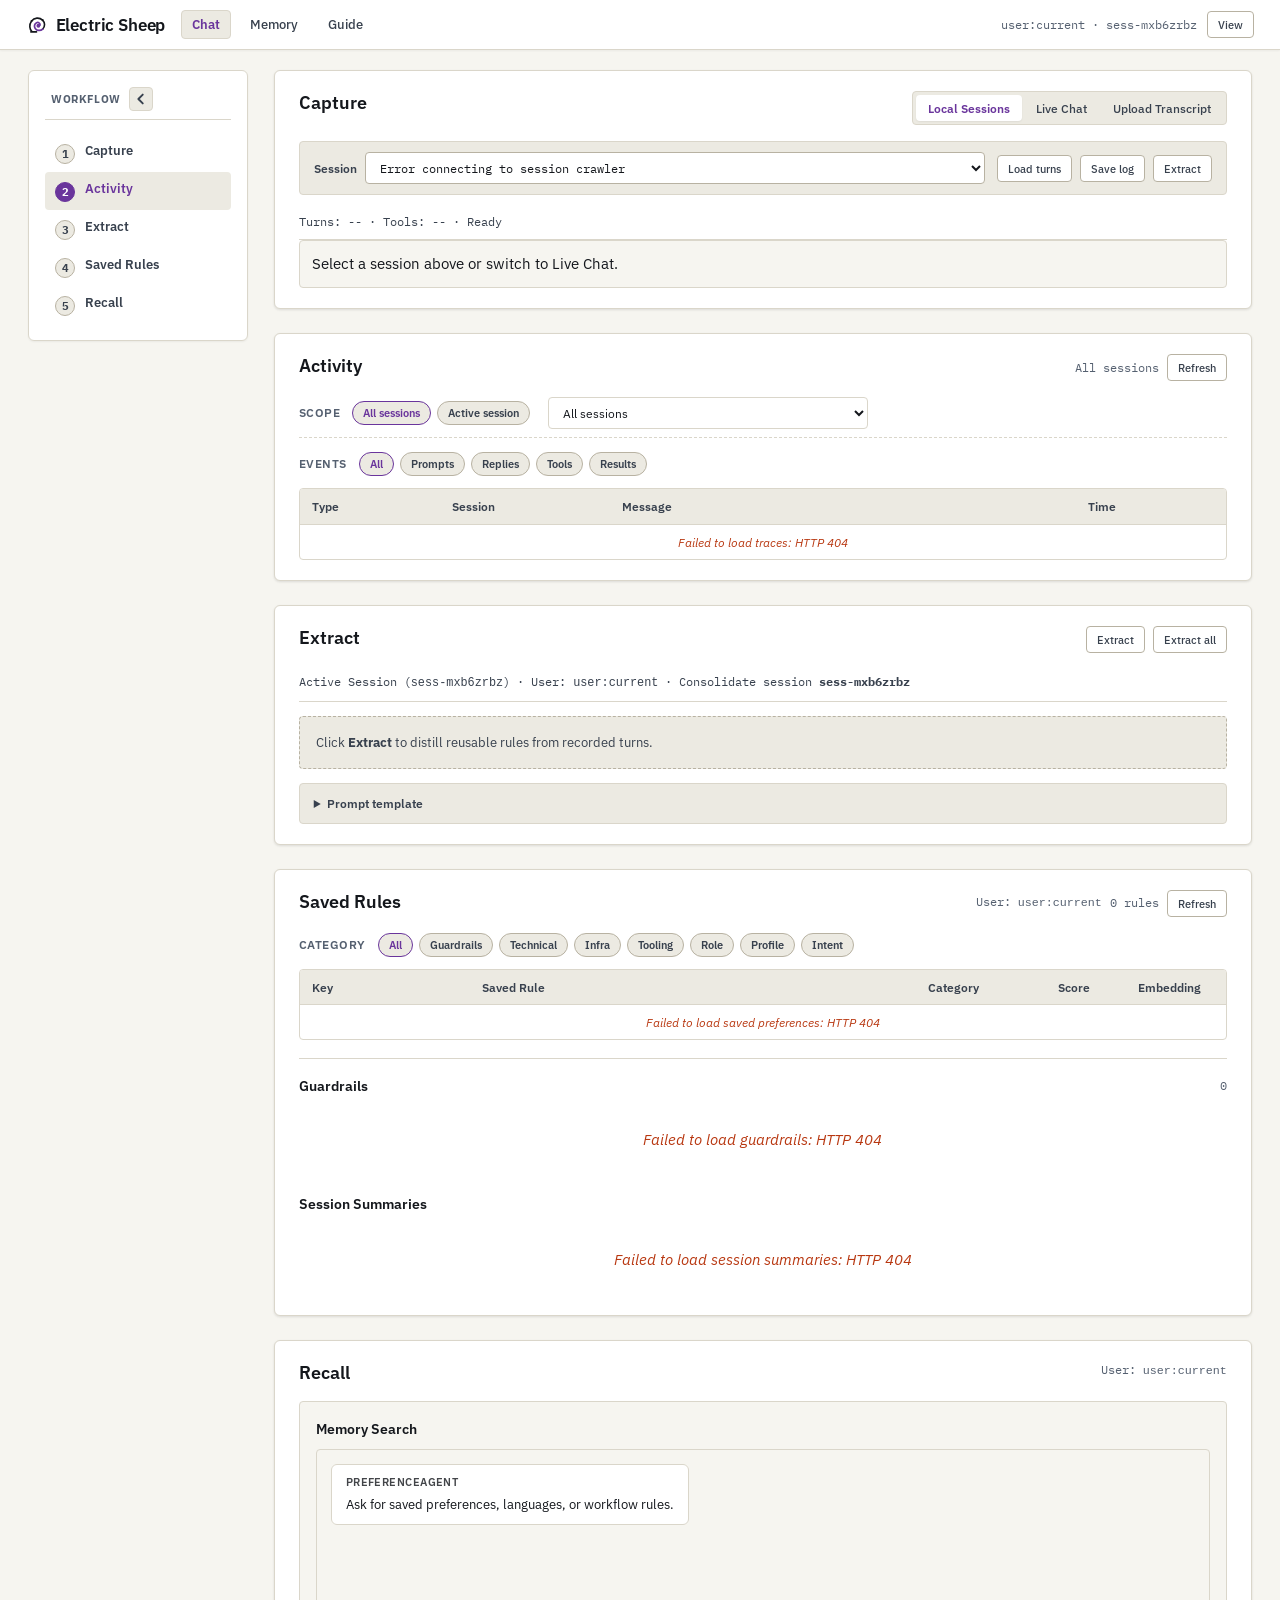
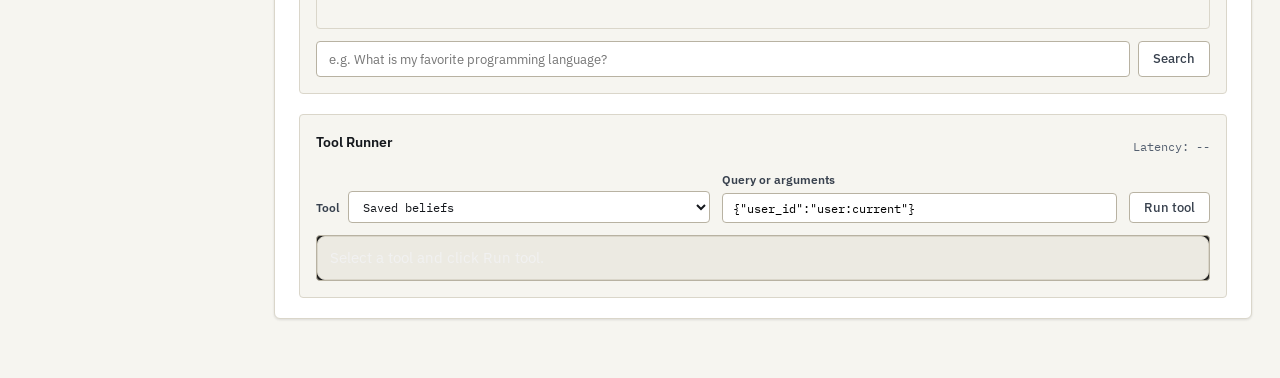
==== commit 1a7490b8: "chore: establish pure-Python ADK 2.0 demo baseline (remove Go cmd/sheep and pkg/sheep)" ====
--- a/src/ui_service/static/index.html
+++ b/src/ui_service/static/index.html
@@ -3,144 +3,112 @@
 <head>
   <meta charset="UTF-8">
   <meta name="viewport" content="width=device-width, initial-scale=1.0">
-  <title>Electric Sheep v2 • Long-Term Memory Synthesis &amp; Fast Recall</title>
+  <title>Electric Sheep • Chat &amp; Recall</title>
   <link rel="preconnect" href="https://fonts.googleapis.com">
   <link rel="preconnect" href="https://fonts.gstatic.com" crossorigin>
   <link href="https://fonts.googleapis.com/css2?family=IBM+Plex+Mono:ital,wght@0,400;0,500;0,600;1,400&family=IBM+Plex+Sans:ital,wght@0,300;0,400;0,500;0,600;0,700;1,400&display=swap" rel="stylesheet">
-  <link rel="stylesheet" href="style.css?v=2.2">
+  <link rel="icon" type="image/svg+xml" href="favicon.svg">
+  <link rel="stylesheet" href="style.css?v=2.5">
+  <script type="module">
+    if (!("popover" in HTMLElement.prototype)) {
+      import("https://unpkg.com/@oddbird/popover-polyfill@latest/dist/popover.min.js");
+    }
+  </script>
 </head>
 <body>
-  <!-- Academic Cleanroom Top Bar -->
-  <header class="app-bar">
+  <header class="app-bar app-topbar">
     <div class="app-bar-content">
       <div class="app-title-group">
         <div class="brand-badge">
-          <span class="brand-icon">🐑</span>
-          <span class="brand-name">Electric Sheep v2</span>
-        </div>
-        <span class="model-badge">Gemini 3.8 Flash • Gemini platform global</span>
+          <span class="brand-icon" aria-hidden="true">
+            <svg xmlns="http://www.w3.org/2000/svg" width="22" height="22" viewBox="0 0 24 24" fill="none">
+              <path d="M5.25 19.5H11.5M6.75 19.5C3.6 16.9 3.25 11.4 6.1 7.6C8.95 3.8 14.65 3.4 18.1 6.65C20.9 9.3 20.95 13.85 18.2 16.45" stroke="currentColor" stroke-width="1.75" stroke-linecap="round" stroke-linejoin="round"/>
+              <circle cx="6.1" cy="7.6" r="1.15" fill="currentColor"/>
+              <circle cx="18.1" cy="6.65" r="1.15" fill="currentColor"/>
+              <path d="M18.2 16.45C15.85 18.65 11.9 18.35 10.05 15.75C8.55 13.65 9.15 10.65 11.55 9.55C13.45 8.7 15.45 9.95 15.35 12.05" stroke="var(--icon-accent, currentColor)" stroke-width="1.9" stroke-linecap="round"/>
+              <circle cx="13.5" cy="12.8" r="2.1" fill="var(--icon-accent, currentColor)"/>
+            </svg>
+          </span>
+          <span class="brand-name">Electric Sheep</span>
+        </div>
         <nav class="app-nav" aria-label="Main Navigation">
-          <a href="index.html" class="nav-pill app-nav-link active">
-            <span>Control Center</span>
-          </a>
-          <a href="studio.html" class="nav-pill app-nav-link">
-            <span>Memory Studio</span>
-          </a>
-          <a href="how-it-works.html" class="nav-pill app-nav-link">
-            <span>How It Works</span>
-          </a>
+          <a href="index.html" class="nav-pill app-nav-link active"><span>Chat</span></a>
+          <a href="studio.html" class="nav-pill app-nav-link"><span>Memory</span></a>
+          <a href="how-it-works.html" class="nav-pill app-nav-link"><span>Guide</span></a>
         </nav>
       </div>
 
       <div class="session-info">
-        <div class="param-input-group">
-          <label for="userIdInput">User ID</label>
-          <input type="text" id="userIdInput" value="demo-user-42" class="input-inline" title="Cloud Spanner Long-Term Identity">
-        </div>
-        <div class="param-input-group">
-          <label for="sessionIdInput">Session ID</label>
-          <input type="text" id="sessionIdInput" value="session-ui-001" class="input-inline" title="BigQuery / Antigravity Session Scope">
-        </div>
-
-        <button type="button" id="githubPopoutBtn" class="github-nav-btn" aria-label="View GitHub Repository" title="GitHub Repository">
-          <svg viewBox="0 0 24 24" width="15" height="15" fill="currentColor" aria-hidden="true">
-            <path d="M12 0C5.37 0 0 5.37 0 12c0 5.31 3.435 9.795 8.205 11.385.6.105.825-.255.825-.57 0-.285-.015-1.23-.015-2.235-3.015.555-3.795-.735-4.035-1.41-.135-.345-.72-1.41-1.23-1.695-.42-.225-1.02-.78-.015-.795.945-.015 1.62.87 1.845 1.23 1.08 1.815 2.805 1.305 3.495.99.105-.78.42-1.305.765-1.605-2.67-.3-5.46-1.335-5.46-5.925 0-1.305.465-2.385 1.23-3.225-.12-.3-.54-1.53.12-3.18 0 0 1.005-.315 3.3 1.23.96-.27 1.98-.405 3-.405s2.04.135 3 .405c2.295-1.56 3.3-1.23 3.3-1.23.66 1.65.24 2.88.12 3.18.765.84 1.23 1.905 1.23 3.225 0 4.605-2.805 5.625-5.475 5.925.435.375.81 1.095.81 2.22 0 1.605-.015 2.895-.015 3.3 0 .315.225.69.825.57A12.02 12.02 0 0024 12c0-6.63-5.37-12-12-12z"/>
-          </svg>
-          <span>GitHub</span>
-        </button>
-
-        <a href="/logout" class="signout-btn" title="Sign out of Google ADK session">
-          <span>🚪</span><span>Sign Out</span>
-        </a>
-
-        <div class="info-tooltip-container">
-          <button type="button" id="sessionInfoBtn" class="info-icon-btn" aria-label="About User ID &amp; Session ID" aria-describedby="sessionInfoTooltip">
-            <svg viewBox="0 0 24 24" width="16" height="16" fill="currentColor" aria-hidden="true">
-              <path d="M12 2C6.48 2 2 6.48 2 12s4.48 10 10 10 10-4.48 10-10S17.52 2 12 2zm1 15h-2v-6h2v6zm0-8h-2V7h2v2z"/>
-            </svg>
-          </button>
-          <div id="sessionInfoTooltip" class="info-tooltip" role="tooltip">
-            <div class="info-tooltip-header">
-              <span>ℹ️</span> <span>Demo Session Controls</span>
-            </div>
-            <div class="info-tooltip-body">
-              <div class="info-tooltip-item">
-                <span class="info-tooltip-badge">User ID</span>
-                <p><strong>Long-Term Identity:</strong> Scopes crystalline preferences stored in <strong>Google Cloud Spanner</strong> across sessions. In this demo, change the User ID to demonstrate multi-user memory isolation.</p>
-              </div>
-              <div class="info-tooltip-item">
-                <span class="info-tooltip-badge">Session ID</span>
-                <p><strong>Short-Term Scope:</strong> Scopes waking conversation history and episodic telemetry logs in <strong>Google BigQuery</strong>.</p>
-              </div>
-            </div>
+        <div class="topbar-controls">
+          <span class="quiet-tnum-status" id="topbarQuietScope">—</span>
+          <button type="button" popovertarget="viewMenuPopover" class="btn btn-secondary btn-sm">View</button>
+          <div id="viewMenuPopover" popover="auto" class="view-menu-popover">
+            <div class="view-menu-field">
+              <label for="userIdInput">User</label>
+              <input type="text" id="userIdInput" value="" placeholder="Signed-in user" class="input-inline">
+            </div>
+            <div class="view-menu-field">
+              <label for="sessionIdInput">Session</label>
+              <input type="text" id="sessionIdInput" value="" placeholder="Auto session" class="input-inline">
+            </div>
+            <div class="view-menu-divider"></div>
+            <button type="button" class="view-menu-item" data-toggle-theme>Dark theme</button>
+            <button type="button" id="githubPopoutBtn" class="view-menu-item">GitHub</button>
+            <div class="info-tooltip-container">
+              <button type="button" id="sessionInfoBtn" class="view-menu-item" aria-describedby="sessionInfoTooltip">Session info</button>
+              <div id="sessionInfoTooltip" class="info-tooltip" role="tooltip">
+                <div class="info-tooltip-body">
+                  <div class="info-tooltip-item">
+                    <p><strong>User:</strong> Scopes saved rules across sessions.</p>
+                  </div>
+                  <div class="info-tooltip-item">
+                    <p><strong>Session:</strong> Scopes active chat turns.</p>
+                  </div>
+                </div>
+              </div>
+            </div>
+            <div class="view-menu-divider"></div>
+            <a href="/logout" class="signout-btn">Sign out</a>
           </div>
         </div>
       </div>
     </div>
   </header>
 
-  <!-- Main 2-Panel Cleanroom Layout -->
   <main class="app-body-layout">
-    <!-- Left Navigation Sidebar -->
     <aside class="left-nav" aria-label="Stage Navigation">
       <div class="left-nav-header">
         <div class="left-nav-header-row">
-          <span class="nav-title">COGNITIVE LIFECYCLE</span>
-          <button type="button" id="leftNavToggleBtn" class="left-nav-collapse-btn" aria-label="Collapse stage navigation" aria-expanded="true" title="Collapse sidebar to numbers only">
+          <span class="nav-title">Workflow</span>
+          <button type="button" id="leftNavToggleBtn" class="left-nav-collapse-btn" aria-label="Collapse navigation" aria-expanded="true" title="Collapse">
             <svg class="collapse-icon" width="14" height="14" viewBox="0 0 16 16" fill="none" stroke="currentColor" stroke-width="2.2" stroke-linecap="round" stroke-linejoin="round">
               <polyline points="10 13 5 8 10 3"></polyline>
             </svg>
           </button>
         </div>
-        <span class="nav-subtitle">Episodic Logs → Synthesis → Recall</span>
       </div>
       <nav class="nav-menu">
-        <a href="#stage-panel-1" class="nav-item active" data-stage="1" title="Stage 1: Waking Life (Antigravity Sessions &amp; Chat)">
+        <a href="#stage-panel-1" class="nav-item active" data-stage="1" title="Capture">
           <span class="nav-step-icon">1</span>
-          <div class="nav-item-text">
-            <span class="nav-item-title">Waking Life</span>
-            <span class="nav-item-desc">Antigravity Sessions &amp; Chat</span>
-          </div>
+          <div class="nav-item-text"><span class="nav-item-title">Capture</span></div>
         </a>
-        <div class="nav-connector"></div>
-        <a href="#stage-panel-2" class="nav-item" data-stage="2" title="Stage 2: Telemetry Lakehouse (BigQuery Trajectory Traces)">
+        <a href="#stage-panel-2" class="nav-item" data-stage="2" title="Activity">
           <span class="nav-step-icon">2</span>
-          <div class="nav-item-text">
-            <span class="nav-item-title">Telemetry Lakehouse</span>
-            <span class="nav-item-desc">BigQuery Trajectory Traces</span>
-          </div>
+          <div class="nav-item-text"><span class="nav-item-title">Activity</span></div>
         </a>
-        <div class="nav-connector"></div>
-        <a href="#stage-panel-3" class="nav-item" data-stage="3" title="Stage 3: Memory Synthesis (Offline Memory Consolidation)">
+        <a href="#stage-panel-3" class="nav-item" data-stage="3" title="Extract">
           <span class="nav-step-icon">3</span>
-          <div class="nav-item-text">
-            <span class="nav-item-title">Memory Synthesis</span>
-            <span class="nav-item-desc">Offline Memory Consolidation</span>
-          </div>
+          <div class="nav-item-text"><span class="nav-item-title">Extract</span></div>
         </a>
-        <div class="nav-connector"></div>
-        <a href="#stage-panel-4" class="nav-item" data-stage="4" title="Stage 4: Crystalline Matrix (Cloud Spanner Beliefs &amp; Vectors)">
+        <a href="#stage-panel-4" class="nav-item" data-stage="4" title="Saved Rules">
           <span class="nav-step-icon">4</span>
-          <div class="nav-item-text">
-            <span class="nav-item-title">Crystalline Matrix</span>
-            <span class="nav-item-desc">Cloud Spanner Beliefs &amp; Vectors</span>
-          </div>
+          <div class="nav-item-text"><span class="nav-item-title">Saved Rules</span></div>
         </a>
-        <div class="nav-connector"></div>
-        <a href="#stage-panel-5" class="nav-item" data-stage="5" title="Stage 5: Recall &amp; MCP (&lt;10ms Cache &amp; MCP Protocol)">
+        <a href="#stage-panel-5" class="nav-item" data-stage="5" title="Recall">
           <span class="nav-step-icon">5</span>
-          <div class="nav-item-text">
-            <span class="nav-item-title">Recall &amp; MCP</span>
-            <span class="nav-item-desc">&lt;10ms Cache &amp; MCP Protocol</span>
-          </div>
+          <div class="nav-item-text"><span class="nav-item-title">Recall</span></div>
         </a>
       </nav>
-      <div class="left-nav-footer">
-        <div class="nav-footer-status">
-          <span class="status-indicator live"></span>
-          <span>Spanner &amp; BQ Connected</span>
-        </div>
-      </div>
       <script>
         (function() {
           try {
@@ -152,8 +120,7 @@
               var btn = document.getElementById("leftNavToggleBtn");
               if (btn) {
                 btn.setAttribute("aria-expanded", "false");
-                btn.setAttribute("aria-label", "Expand stage navigation");
-                btn.setAttribute("title", "Expand sidebar");
+                btn.setAttribute("aria-label", "Expand navigation");
               }
             }
           } catch(e) {}
@@ -161,176 +128,145 @@
       </script>
     </aside>
 
-    <!-- Center Workspace Pane -->
     <section class="single-pane-container">
-      
-      <!-- System Architecture Banner -->
-      <div class="card system-intro-card">
-        <div class="card-header">
-          <div>
-            <h2>Electric Sheep v2: Long-Term Memory for Autonomous Agents</h2>
-            <p class="card-subtitle">Episodic interaction logs are analyzed offline and synthesized into dual-contract cognitive memory: working session context in BigQuery &amp; permanent crystallized beliefs in Cloud Spanner.</p>
-          </div>
-          <span class="intent-pill pill-primary">v2.0 Production</span>
-        </div>
-      </div>
-
-      <!-- Stage 1: Waking Life (Antigravity Sessions & Interactive Dialogue) -->
+      <!-- Stage 1: Capture -->
       <div id="stage-panel-1" class="stage-panel" role="region" aria-labelledby="stage-title-1">
         <div class="card">
           <div class="card-header">
-            <div>
-              <h2 id="stage-title-1">Waking Life: Episodic Trajectories</h2>
-              <p class="card-subtitle">Capture real-time developer workflows from Google Antigravity or converse via interactive dialogue.</p>
-            </div>
+            <h2 id="stage-title-1">Capture</h2>
             <div class="tab-group" role="tablist">
-              <button type="button" id="tabAntigravityBtn" class="tab-btn active" role="tab" aria-selected="true">Antigravity Sessions</button>
-              <button type="button" id="tabChatBtn" class="tab-btn" role="tab" aria-selected="false">Interactive Dialogue</button>
-              <button type="button" id="tabByotBtn" class="tab-btn" role="tab" aria-selected="false">BYOT Telemetry Dropzone</button>
-            </div>
-          </div>
-
-          <!-- Tab Content: Antigravity Session Crawler -->
+              <button type="button" id="tabAntigravityBtn" class="tab-btn active" role="tab" aria-selected="true">Local Sessions</button>
+              <button type="button" id="tabChatBtn" class="tab-btn" role="tab" aria-selected="false">Live Chat</button>
+              <button type="button" id="tabByotBtn" class="tab-btn" role="tab" aria-selected="false">Upload Transcript</button>
+            </div>
+          </div>
+
           <div id="antigravitySection" class="tab-content active">
             <div class="toolbar-row">
               <div class="select-wrapper">
-                <label for="antigravitySessionSelect">Discovered Sessions:</label>
+                <label for="antigravitySessionSelect">Session</label>
                 <select id="antigravitySessionSelect" class="select-control">
-                  <option value="">Loading local Antigravity sessions...</option>
+                  <option value="">Loading local sessions...</option>
                 </select>
               </div>
               <div class="btn-group">
-                <button type="button" id="loadSessionTurnsBtn" class="btn btn-secondary btn-sm" title="Inspect user prompts, model reasoning, and tool calls for this session">Inspect Turns</button>
-                <button type="button" id="ingestSessionBqBtn" class="btn btn-primary btn-sm" title="Stream this session's raw interaction turns into BigQuery as queryable telemetry">Ingest to BigQuery</button>
-                <button type="button" id="dreamSessionDirectBtn" class="btn btn-harvest btn-sm" title="Analyze session logs with Gemini 3.8 Flash and store crystallized beliefs into Cloud Spanner">Synthesize Memories</button>
-              </div>
-            </div>
-
-            <div class="session-help-caption" id="sessionDiscoveryHelp" style="font-size: 0.82rem; color: var(--text-muted); margin: 6px 0 10px 2px; line-height: 1.4;">
-              💡 <em>Local Antigravity sessions are read from <code>~/.gemini/antigravity/brain</code> on your local workstation. When viewing on Cloud Run or if no local sessions exist, switch to <strong>Interactive Dialogue</strong> or <strong>BYOT Telemetry Dropzone</strong> above.</em>
-            </div>
-
-            <div class="session-metadata-strip" id="sessionMetaStrip">
-              <span class="meta-item"><strong>Turns:</strong> <span id="metaTurnCount">--</span></span>
-              <span class="meta-item"><strong>Tools Used:</strong> <span id="metaTools">--</span></span>
-              <span class="meta-item"><strong>Status:</strong> <span id="metaStatus" class="intent-pill pill-neutral">Ready</span></span>
+                <button type="button" id="loadSessionTurnsBtn" class="btn btn-secondary btn-sm">Load turns</button>
+                <button type="button" id="ingestSessionBqBtn" class="btn btn-secondary btn-sm">Save log</button>
+                <button type="button" id="dreamSessionDirectBtn" class="btn btn-secondary btn-sm">Extract</button>
+              </div>
+            </div>
+
+            <div class="quiet-tnum-summary" id="sessionMetaStrip">
+              Turns: <span id="metaTurnCount">--</span> · Tools: <span id="metaTools">--</span> · <span id="metaStatus">Ready</span>
             </div>
 
             <div class="turns-stream-box" id="turnsStreamBox">
               <div class="empty-state-card">
-                <span>Select an Antigravity session above to inspect user prompts, model reasoning, and tool calls.</span>
-              </div>
-            </div>
-          </div>
-
-          <!-- Tab Content: Interactive Chat -->
+                <span>Select a session above or switch to Live Chat.</span>
+              </div>
+            </div>
+          </div>
+
           <div id="chatSection" class="tab-content" style="display: none;">
             <div id="interviewChatBox" class="chat-box">
               <div class="msg agent-msg">
                 <div class="msg-sender">InterviewAgent</div>
-                <div class="msg-text">Hello! I am your Waking Interview Agent. What is your role, favorite programming language, and preferred cloud tools?</div>
-              </div>
-            </div>
-            
+                <div class="msg-text">Share your role, preferred languages, or repo rules.</div>
+              </div>
+            </div>
+
             <form id="interviewForm" class="chat-form">
-              <input type="text" id="interviewInput" placeholder="e.g. My favorite language is Go for agents and Python for pipelines..." required>
+              <input type="text" id="interviewInput" placeholder="e.g. Always run Python tests with uv run pytest..." required>
               <button type="submit" class="btn btn-primary">Send</button>
+              <button type="button" id="newChatBtn" class="btn btn-secondary">New chat</button>
             </form>
           </div>
 
-          <!-- Tab Content: BYOT Telemetry Dropzone -->
           <div id="byotSection" class="tab-content" style="display: none;">
             <div class="byot-header-banner">
-              <div class="byot-banner-text">
-                <strong>Bring Your Own Telemetry (BYOT)</strong>: Paste or upload agent transcripts (JSON array, JSONL, or raw turns). Ingests directly into the BigQuery lakehouse for offline NREM/REM sleep consolidation.
-              </div>
               <div class="byot-presets-group">
-                <span class="preset-label">Quick Samples:</span>
-                <button type="button" id="loadPresetPythonBtn" class="preset-pill intent-pill" title="Load Python testing & uv preference trajectory"><span class="preset-icon">⚡</span> Python &amp; uv Refactor</button>
-                <button type="button" id="loadPresetDockerBtn" class="preset-pill intent-pill" title="Load Docker container guardrail incident"><span class="preset-icon">🛡️</span> Docker Ban Guardrail</button>
-                <button type="button" id="loadPresetTerraformBtn" class="preset-pill intent-pill" title="Load Terraform & Spanner policy run"><span class="preset-icon">📐</span> Terraform Policy Run</button>
+                <span class="preset-label">Samples:</span>
+                <button type="button" id="loadPresetPythonBtn" class="btn btn-secondary btn-sm">Python sample</button>
+                <button type="button" id="loadPresetDockerBtn" class="btn btn-secondary btn-sm">Container sample</button>
+                <button type="button" id="loadPresetTerraformBtn" class="btn btn-secondary btn-sm">Terraform sample</button>
               </div>
             </div>
 
             <div class="byot-control-grid">
               <div class="byot-toolbar-row">
                 <div class="select-wrapper" style="flex: 1; min-width: 180px;">
-                  <label for="byotSessionId">Target Session ID:</label>
-                  <input type="text" id="byotSessionId" class="select-control" value="byot-session-001" style="height: 32px; padding: 4px 8px;">
+                  <label for="byotSessionId">Session</label>
+                  <input type="text" id="byotSessionId" class="select-control" value="" placeholder="Auto session" style="height: 32px; padding: 4px 8px;">
                 </div>
                 <div class="select-wrapper" style="flex: 1; min-width: 180px;">
-                  <label for="byotFormat">Format:</label>
+                  <label for="byotFormat">Format</label>
                   <select id="byotFormat" class="select-control" style="height: 32px;">
-                    <option value="auto">Auto-Detect (JSON / JSONL / Text)</option>
-                    <option value="json">JSON Array</option>
-                    <option value="jsonl">JSONL (transcript.jsonl)</option>
-                    <option value="text">Plaintext Dialog</option>
+                    <option value="auto">Auto</option>
+                    <option value="json">JSON</option>
+                    <option value="jsonl">JSONL</option>
+                    <option value="text">Text</option>
                   </select>
                 </div>
                 <div class="file-upload-wrapper">
                   <label class="btn btn-secondary btn-sm file-btn-label" style="cursor: pointer; display: inline-flex; align-items: center; gap: 4px; height: 32px; margin-top: 18px;">
-                    <span>📁 Upload File</span>
+                    <span>Upload file</span>
                     <input type="file" id="byotFileInput" accept=".json,.jsonl,.txt,.log" style="display:none;">
                   </label>
                 </div>
               </div>
 
               <div class="dropzone-area" id="byotDropzone">
-                <textarea id="byotContent" class="byot-textarea" rows="8" placeholder="Paste agent transcript JSON, JSONL (e.g. transcript.jsonl), or plaintext turns here, or drag &amp; drop a file..."></textarea>
-                <div class="dropzone-hint">Drag &amp; drop any <code>.json</code> or <code>.jsonl</code> transcript file directly into this area.</div>
+                <textarea id="byotContent" class="byot-textarea" rows="7" placeholder="Paste JSON, JSONL, or plaintext turns..."></textarea>
               </div>
 
               <div class="byot-actions-row" style="margin-top: 10px; display: flex; align-items: center; gap: 10px;">
-                <button type="button" id="byotIngestBtn" class="btn btn-primary btn-sm">Ingest Telemetry into BigQuery</button>
+                <button type="button" id="byotIngestBtn" class="btn btn-secondary btn-sm">Save log</button>
                 <button type="button" id="byotClearBtn" class="btn btn-secondary btn-sm">Clear</button>
-                <span id="byotStatusText" class="byot-status-badge" style="display:none;"></span>
-              </div>
-            </div>
-          </div>
-        </div>
-      </div>
-
-      <!-- Stage 2: Telemetry Lakehouse (BigQuery) -->
+                <span id="byotStatusText" class="quiet-tnum-status" style="display:none;"></span>
+              </div>
+            </div>
+          </div>
+        </div>
+      </div>
+
+      <!-- Stage 2: Activity -->
       <div id="stage-panel-2" class="stage-panel" role="region" aria-labelledby="stage-title-2">
         <div class="card">
           <div class="card-header">
-            <div>
-              <h2 id="stage-title-2">Telemetry Lakehouse (Google BigQuery)</h2>
-              <p class="card-subtitle">Streaming audit trail of conversation turns, model thoughts, and tool executions.</p>
-            </div>
+            <h2 id="stage-title-2">Activity</h2>
             <div class="btn-group" style="align-items: center; gap: 8px;">
-              <span id="lakehouseActiveScopeBadge" class="intent-pill pill-primary" title="Current lakehouse query scope">Scope: All Sessions</span>
-              <button id="refreshLogsBtn" class="btn btn-secondary btn-sm">Refresh BigQuery Traces</button>
+              <span id="lakehouseActiveScopeBadge" class="quiet-tnum-status">Scope: All Sessions</span>
+              <button type="button" id="refreshLogsBtn" class="btn btn-secondary btn-sm">Refresh</button>
             </div>
           </div>
 
           <div class="filter-strip session-filter-strip">
-            <span class="filter-label">Scope:</span>
+            <span class="filter-label">Scope</span>
             <div class="filter-pills" id="lakehouseScopePills">
-              <button type="button" id="lakehouseScopeAllBtn" class="intent-pill active" data-scope="ALL" title="Show all traces across all sessions in the telemetry lakehouse">All Sessions (Everything)</button>
-              <button type="button" id="lakehouseScopeActiveBtn" class="intent-pill" data-scope="ACTIVE" title="Filter to traces for the active session in top bar">Active Session</button>
+              <button type="button" id="lakehouseScopeAllBtn" class="intent-pill active" data-scope="ALL">All sessions</button>
+              <button type="button" id="lakehouseScopeActiveBtn" class="intent-pill" data-scope="ACTIVE">Active session</button>
             </div>
             <div class="session-filter-control-wrap" style="margin-left: 6px;">
-              <select id="lakehouseSessionSelect" class="input-inline lakehouse-session-select" aria-label="Filter BigQuery Traces by Session">
-                <option value="ALL">All Sessions (Global Lakehouse Traces)</option>
+              <select id="lakehouseSessionSelect" class="input-inline lakehouse-session-select" aria-label="Filter by session">
+                <option value="ALL">All sessions</option>
               </select>
               <div id="lakehouseSessionBadge" class="lakehouse-session-badge" style="display: none;">
-                <span class="intent-pill pill-primary" id="lakehouseBadgeSource">Source</span>
+                <span class="quiet-tnum-status" id="lakehouseBadgeSource">Source</span>
                 <span class="badge-session-id" id="lakehouseBadgeId">session-id</span>
-                <span class="badge-session-summary" id="lakehouseBadgeSummary">— ~5 word summary</span>
+                <span class="badge-session-summary" id="lakehouseBadgeSummary"></span>
               </div>
             </div>
             <span id="lakehouseSessionCount" class="lakehouse-session-count"></span>
           </div>
 
           <div class="filter-strip">
-            <span class="filter-label">Filter Events:</span>
+            <span class="filter-label">Events</span>
             <div class="filter-pills" id="logFilters">
-              <button type="button" class="intent-pill active" data-filter="ALL">All Events</button>
-              <button type="button" class="intent-pill" data-filter="USER_PROMPT">User Prompts</button>
-              <button type="button" class="intent-pill" data-filter="AGENT_RESPONSE">Agent Responses</button>
-              <button type="button" class="intent-pill" data-filter="TOOL_CALL">Tool Calls</button>
-              <button type="button" class="intent-pill" data-filter="TOOL_RESULT">Tool Results</button>
+              <button type="button" class="intent-pill active" data-filter="ALL">All</button>
+              <button type="button" class="intent-pill" data-filter="USER_PROMPT">Prompts</button>
+              <button type="button" class="intent-pill" data-filter="AGENT_RESPONSE">Replies</button>
+              <button type="button" class="intent-pill" data-filter="TOOL_CALL">Tools</button>
+              <button type="button" class="intent-pill" data-filter="TOOL_RESULT">Results</button>
             </div>
           </div>
 
@@ -338,200 +274,136 @@
             <table class="data-table">
               <thead>
                 <tr>
-                  <th style="width: 140px;">Event Type</th>
-                  <th style="width: 170px;">Agent / Session</th>
-                  <th>Payload &amp; Message</th>
-                  <th style="width: 150px;">Timestamp</th>
+                  <th style="width: 140px;">Type</th>
+                  <th style="width: 170px;">Session</th>
+                  <th>Message</th>
+                  <th style="width: 150px;">Time</th>
                 </tr>
               </thead>
               <tbody id="logsTableBody">
-                <tr><td colspan="4" class="empty-state">No logs loaded yet. Select a session or converse in Stage 1!</td></tr>
+                <tr><td colspan="4" class="empty-state">No activity recorded yet.</td></tr>
               </tbody>
             </table>
           </div>
         </div>
       </div>
 
-      <!-- Stage 3: Offline Memory Consolidation (Gemini 3.8 Flash) -->
+      <!-- Stage 3: Extract -->
       <div id="stage-panel-3" class="stage-panel" role="region" aria-labelledby="stage-title-3">
-        <div class="card card-dream-glow">
+        <div class="card">
           <div class="card-header">
-            <div>
-              <h2 id="stage-title-3">Long-Term Memory Synthesis (Offline Consolidation)</h2>
-              <p class="card-subtitle">Offline memory consolidation via <strong>Gemini 3.8 Flash</strong> on Gemini platform. Distills short-term working context and crystallizes permanent user preferences into Cloud Spanner (inspired by biological memory consolidation during sleep).</p>
-            </div>
+            <h2 id="stage-title-3">Extract</h2>
             <div class="btn-group">
-              <button id="harvestBtn" class="btn btn-harvest" title="Analyze active session logs and crystallize beliefs into Cloud Spanner">Consolidate Session Memory</button>
-              <button id="multiHarvestBtn" class="btn btn-secondary btn-sm" title="Analyze all recorded user sessions to capture long-term intent and preferences across sessions">Consolidate All Sessions</button>
-            </div>
-          </div>
-
-          <!-- Scope Indicator Bar -->
-          <div class="filter-strip stage-scope-strip" style="margin-bottom: 14px; background: var(--surface-muted); padding: 8px 12px; border-radius: var(--radius-sm); border: 1px solid var(--border-subtle); display: flex; align-items: center; justify-content: space-between; flex-wrap: wrap; gap: 8px;">
-            <div style="display: flex; align-items: center; gap: 8px; font-size: 0.82rem;">
-              <span class="filter-label" style="font-size: 0.76rem;">Target Scope:</span>
-              <span id="dreamScopeBadge" class="intent-pill pill-primary">Active Session (<code id="dreamScopeSessionVal">session-ui-001</code>)</span>
-              <span id="dreamScopeUserBadge" class="intent-pill pill-neutral">User: <code id="dreamScopeUserVal">demo-user-42</code></span>
-            </div>
-            <div style="font-size: 0.78rem; color: var(--text-secondary);">
-              <span id="dreamScopeHelp">🎯 Will consolidate active session <strong>session-ui-001</strong> into Spanner</span>
-            </div>
-          </div>
-
-          <!-- Dream Output Container -->
+              <button type="button" id="harvestBtn" class="btn btn-secondary btn-sm">Extract</button>
+              <button type="button" id="multiHarvestBtn" class="btn btn-secondary btn-sm">Extract all</button>
+            </div>
+          </div>
+
+          <div class="quiet-tnum-summary" style="margin-bottom: 12px;">
+            <span id="dreamScopeBadge">Active Session (<code id="dreamScopeSessionVal">—</code>)</span> ·
+            <span id="dreamScopeUserBadge">User: <code id="dreamScopeUserVal">—</code></span> ·
+            <span id="dreamScopeHelp">Ready</span>
+          </div>
+
           <div id="harvestStatus" class="harvest-output-area">
             <div class="dream-placeholder">
-              <span class="dream-icon">🧠</span>
-              <p>Click <strong>Consolidate Session Memory</strong> to run offline memory synthesis. Raw interaction logs will be analyzed to distill immediate session intent and store persistent beliefs in Cloud Spanner.</p>
-            </div>
-          </div>
-
-          <!-- 2-Phase Sleep Model Indicator -->
-          <div id="sleepModelBanner" class="sleep-phases-strip" style="display: none; margin-bottom: 14px;">
-            <div class="phase-badge phase-nrem">
-              <span class="phase-num">STEP 1: ACTIVITY LOG (NREM)</span>
-              <span class="phase-name">What Happened: Raw Events &amp; Health</span>
-            </div>
-            <div class="phase-connector">➔</div>
-            <div class="phase-badge phase-rem">
-              <span class="phase-num">STEP 2: TAKEAWAYS &amp; GOALS (REM)</span>
-              <span class="phase-name">What It Means: Insights &amp; Intent</span>
-            </div>
-            <div class="phase-connector">➔</div>
-            <div class="phase-badge phase-gate">
-              <span class="phase-num">STEP 3: SAVED MEMORY (GATE)</span>
-              <span class="phase-name" id="certGateStatusText">What To Remember: Verified Rules</span>
-            </div>
-          </div>
-
-          <!-- Dual-Contract Memory Output Cards -->
+              <p>Click <strong>Extract</strong> to distill reusable rules from recorded turns.</p>
+            </div>
+          </div>
+
+          <div id="sleepModelBanner" class="quiet-tnum-summary" style="display: none; margin-bottom: 12px;">
+            Activity → Goals → <span id="certGateStatusText">Verified rules</span>
+          </div>
+
           <div id="dreamCardsContainer" class="dual-contract-grid" style="display: none;">
-            <!-- Phase 1: NREM Statistical Trace Diagnostics -->
-            <div class="contract-card nrem-diagnostics-card" id="nremCard">
+            <div class="contract-card" id="nremCard">
               <div class="contract-header">
-                <div>
-                  <span class="contract-badge badge-nrem">1. Session Activity (What Happened)</span>
-                  <span class="card-subtitle-hint">Raw chat events, errors, and detected tools</span>
-                </div>
+                <span class="contract-badge">Session Activity</span>
                 <span class="contract-meta" id="nremTokensMeta">Tokens: --</span>
               </div>
               <div class="contract-body">
-                <div class="nrem-stat-grid" style="display: grid; grid-template-columns: repeat(3, 1fr); gap: 8px; margin-bottom: 10px;">
-                  <div class="nrem-stat-item" style="background: var(--surface-muted); padding: 8px; border-radius: var(--radius-sm); border: 1px solid var(--border-subtle); text-align: center;">
-                    <span class="stat-label" style="display: block; font-size: 0.78rem; color: var(--text-muted);">Total Events</span>
-                    <strong class="stat-value" id="nremEventsCount" style="font-size: 1.1rem; color: var(--text-primary);">0</strong>
+                <div class="quiet-tnum-summary" style="margin-bottom: 10px;">
+                  <span id="nremEventsCount">0</span> events · <span id="nremTokenCount">0</span> tokens · <span id="nremErrorRate">0.0%</span> errors
+                </div>
+                <div class="field-block">
+                  <span class="field-title">Tools</span>
+                  <div id="nremDomainsList" class="domain-pills-row" style="display: flex; flex-wrap: wrap; gap: 4px; margin-top: 4px;">
+                    <span class="quiet-tnum-status">None</span>
                   </div>
-                  <div class="nrem-stat-item" style="background: var(--surface-muted); padding: 8px; border-radius: var(--radius-sm); border: 1px solid var(--border-subtle); text-align: center;">
-                    <span class="stat-label" style="display: block; font-size: 0.78rem; color: var(--text-muted);">Est. Tokens</span>
-                    <strong class="stat-value" id="nremTokenCount" style="font-size: 1.1rem; color: var(--color-primary);">0</strong>
-                  </div>
-                  <div class="nrem-stat-item" style="background: var(--surface-muted); padding: 8px; border-radius: var(--radius-sm); border: 1px solid var(--border-subtle); text-align: center;">
-                    <span class="stat-label" style="display: block; font-size: 0.78rem; color: var(--text-muted);">Error Rate</span>
-                    <strong class="stat-value" id="nremErrorRate" style="font-size: 1.1rem; color: var(--text-secondary);">0.0%</strong>
-                  </div>
-                </div>
-                <div class="field-block">
-                  <span class="field-title">Tools &amp; Technologies Used:</span>
-                  <div id="nremDomainsList" class="domain-pills-row" style="display: flex; flex-wrap: wrap; gap: 4px; margin-top: 4px;">
-                    <span class="intent-pill pill-neutral">None</span>
-                  </div>
                 </div>
                 <div class="field-block" style="margin-top: 8px;">
-                  <span class="field-title">Issues &amp; Roadblocks:</span>
+                  <span class="field-title">Issues</span>
                   <ul id="nremFrictionList" class="compact-list" style="margin-top: 4px; padding-left: 18px; font-size: 0.8rem; color: var(--text-secondary);">
-                    <li>No friction detected in episodic traces.</li>
+                    <li>None</li>
                   </ul>
                 </div>
               </div>
             </div>
 
-            <!-- Short-Term Working Memory -->
-            <div class="contract-card short-term-card">
+            <div class="contract-card">
               <div class="contract-header">
-                <div>
-                  <span class="contract-badge badge-working">2. Insights &amp; Working Goals (What It Means)</span>
-                  <span class="card-subtitle-hint">Understood workflow, goals, and working preferences</span>
-                </div>
+                <span class="contract-badge">Working Goals</span>
                 <span class="contract-meta" id="dreamSessionId">Session: --</span>
               </div>
               <div class="contract-body">
                 <div class="field-block">
-                  <span class="field-title">Main Objective:</span>
+                  <span class="field-title">Objective</span>
                   <p id="dreamIntent" class="intent-text">--</p>
                 </div>
                 <div class="field-block">
-                  <span class="field-title">Goals &amp; Evolution:</span>
+                  <span class="field-title">Goals</span>
                   <ul id="dreamGoalsList" class="compact-list">
-                    <li>Awaiting synthesis...</li>
+                    <li>--</li>
                   </ul>
                 </div>
                 <div class="field-block">
-                  <span class="field-title">Blockers / Next Steps:</span>
-                  <p id="dreamBlockers" class="blockers-text">None detected.</p>
-                </div>
-              </div>
-            </div>
-
-            <!-- Long-Term Crystallized Beliefs & Certification Gate -->
-            <div class="contract-card long-term-card">
+                  <span class="field-title">Next steps</span>
+                  <p id="dreamBlockers" class="blockers-text">None</p>
+                </div>
+              </div>
+            </div>
+
+            <div class="contract-card">
               <div class="contract-header" style="display: flex; justify-content: space-between; align-items: center;">
-                <div>
-                  <div style="display: flex; align-items: center; gap: 8px;">
-                    <span class="contract-badge badge-crystalline">3. Permanent Saved Rules (Remembered Forever)</span>
-                    <span id="certGateBadge" class="intent-pill pill-success" style="font-size: 0.72rem;">Certified (&ge; 0.85)</span>
-                  </div>
-                  <span class="card-subtitle-hint">Verified facts and habits stored in Cloud Spanner for all future agent sessions</span>
-                </div>
-                <span class="contract-meta" id="dreamBeliefCount">0 beliefs consolidated</span>
+                <span class="contract-badge">Saved Rules</span>
+                <span class="contract-meta"><span id="certGateBadge">Verified</span> · <span id="dreamBeliefCount">0 rules</span></span>
               </div>
               <div class="contract-body" id="dreamBeliefsBody">
-                <p class="empty-state">No beliefs synthesized yet.</p>
-              </div>
-            </div>
-          </div>
-
-          <!-- Collapsible Query & Prompt Trace -->
+                <p class="empty-state">No rules extracted yet.</p>
+              </div>
+            </div>
+          </div>
+
           <details class="code-arch-collapse" style="margin-top: 14px;">
-            <summary>Telemetry Traces &amp; Gemini 3.8 Flash Prompt Inspector</summary>
+            <summary>Prompt template</summary>
             <div class="code-arch-content">
-              <div class="query-block">
-                <strong>Execution Path:</strong> BigQuery logs extracted → Gemini 3.8 Flash Gemini platform (global) → Spanner <code>UserPreferences</code> &amp; <code>UserSessionSummaries</code>.
-              </div>
               <div id="dreamPromptInspect" class="code-snippet-box">
-                <div class="code-header">
-                  <span>Gemini 3.8 Flash Memory Synthesis Prompt Template</span>
-                  <span class="code-badge">Gemini platform (global)</span>
-                </div>
-                <pre><code id="dreamPromptCode">-- Awaiting execution --</code></pre>
+                <pre><code id="dreamPromptCode">--</code></pre>
               </div>
             </div>
           </details>
         </div>
       </div>
 
-      <!-- Stage 4: Spanner Crystalline Matrix -->
+      <!-- Stage 4: Saved Rules -->
       <div id="stage-panel-4" class="stage-panel" role="region" aria-labelledby="stage-title-4">
         <div class="card">
           <div class="card-header">
-            <div>
-              <h2 id="stage-title-4">Crystallized Memory Store (Cloud Spanner)</h2>
-              <p class="card-subtitle">Globally consistent, high-availability developer beliefs in table <code>UserPreferences</code> and summaries in <code>UserSessionSummaries</code>.</p>
-            </div>
+            <h2 id="stage-title-4">Saved Rules</h2>
             <div class="btn-group" style="align-items: center; gap: 8px;">
-              <span id="spannerUserScopeBadge" class="intent-pill pill-primary">User: <code id="spannerUserScopeVal">demo-user-42</code></span>
-              <span id="spannerTotalCountBadge" class="intent-pill pill-neutral">0 Beliefs</span>
-              <button id="refreshSpannerBtn" class="btn btn-secondary btn-sm">Refresh Spanner</button>
-            </div>
-          </div>
-
-          <!-- Category Filter Bar -->
+              <span id="spannerUserScopeBadge" class="quiet-tnum-status">User: <code id="spannerUserScopeVal">—</code></span>
+              <span id="spannerTotalCountBadge" class="quiet-tnum-status">0 rules</span>
+              <button type="button" id="refreshSpannerBtn" class="btn btn-secondary btn-sm">Refresh</button>
+            </div>
+          </div>
+
           <div class="filter-strip">
-            <span class="filter-label">Category:</span>
+            <span class="filter-label">Category</span>
             <div class="filter-pills" id="spannerCategoryFilters">
-              <button type="button" class="intent-pill active" data-category="ALL">All Categories</button>
-              <button type="button" class="intent-pill" data-category="guardrail">Guardrails &amp; Invariants</button>
+              <button type="button" class="intent-pill active" data-category="ALL">All</button>
+              <button type="button" class="intent-pill" data-category="guardrail">Guardrails</button>
               <button type="button" class="intent-pill" data-category="technical">Technical</button>
-              <button type="button" class="intent-pill" data-category="infrastructure">Infrastructure</button>
+              <button type="button" class="intent-pill" data-category="infrastructure">Infra</button>
               <button type="button" class="intent-pill" data-category="tooling">Tooling</button>
               <button type="button" class="intent-pill" data-category="role">Role</button>
               <button type="button" class="intent-pill" data-category="profile">Profile</button>
@@ -539,108 +411,92 @@
             </div>
           </div>
 
-          <!-- Spanner Table -->
           <div class="table-wrapper">
             <table class="data-table">
               <thead>
                 <tr>
-                  <th style="width: 170px;">Preference Key</th>
-                  <th>Crystallized Semantic Belief</th>
+                  <th style="width: 170px;">Key</th>
+                  <th>Saved Rule</th>
                   <th style="width: 130px;">Category</th>
-                  <th style="width: 80px;">Conf.</th>
-                  <th style="width: 100px;">Vector</th>
+                  <th style="width: 80px;">Score</th>
+                  <th style="width: 100px;">Embedding</th>
                 </tr>
               </thead>
               <tbody id="spannerTableBody">
-                <tr><td colspan="5" class="empty-state">No preferences stored in Spanner yet.</td></tr>
+                <tr><td colspan="5" class="empty-state">No saved rules yet.</td></tr>
               </tbody>
             </table>
           </div>
 
-          <!-- Operational Guardrails & Procedural Invariants -->
           <div class="guardrails-block" id="spannerGuardrailsContainer" style="margin-top: 18px;">
             <div class="sub-heading-row" style="display: flex; justify-content: space-between; align-items: center; margin-bottom: 8px;">
-              <h3 class="sub-heading" style="margin: 0;">Operational Guardrails &amp; Procedural Invariants</h3>
-              <span class="intent-pill pill-primary" id="guardrailsCountBadge">0 Invariants</span>
+              <h3 class="sub-heading" style="margin: 0;">Guardrails</h3>
+              <span class="quiet-tnum-status" id="guardrailsCountBadge">0</span>
             </div>
             <div id="spannerGuardrailsList" class="guardrails-list">
-              <div class="empty-state">No procedural guardrails stored in Spanner yet.</div>
-            </div>
-          </div>
-
-          <!-- Recent Session Summaries in Spanner -->
+              <div class="empty-state">No guardrails saved yet.</div>
+            </div>
+          </div>
+
           <div class="summaries-block" style="margin-top: 18px;">
-            <h3 class="sub-heading">Executive Session Summaries (Session Summaries)</h3>
+            <h3 class="sub-heading">Session Summaries</h3>
             <div id="spannerSummariesList" class="summaries-list">
-              <div class="empty-state">No session summaries found.</div>
-            </div>
-          </div>
-        </div>
-      </div>
-
-      <!-- Stage 5: Sub-10ms Recall & Live MCP Playground -->
+              <div class="empty-state">No session summaries yet.</div>
+            </div>
+          </div>
+        </div>
+      </div>
+
+      <!-- Stage 5: Recall -->
       <div id="stage-panel-5" class="stage-panel" role="region" aria-labelledby="stage-title-5">
         <div class="card">
           <div class="card-header">
-            <div>
-              <h2 id="stage-title-5">Fast Recall &amp; MCP Protocol Playground</h2>
-              <p class="card-subtitle">Zero-inference primary key lookup (sub-10ms) and live Model Context Protocol (MCP) server tool execution.</p>
-            </div>
-            <div style="display: flex; gap: 8px; align-items: center;">
-              <span id="mcpUserScopeBadge" class="intent-pill pill-primary">User: <code id="mcpUserScopeVal">demo-user-42</code></span>
-              <span class="intent-pill pill-success">&lt;10ms Fast Cache</span>
-            </div>
-          </div>
-
-          <!-- Sub-Panel A: Sub-10ms Cache Interceptor -->
+            <h2 id="stage-title-5">Recall</h2>
+            <span id="mcpUserScopeBadge" class="quiet-tnum-status">User: <code id="mcpUserScopeVal">—</code></span>
+          </div>
+
           <div class="sub-panel">
-            <h3 class="sub-heading">A. Direct Spanner Memory Recall (Fast Cache Probe)</h3>
+            <h3 class="sub-heading">Memory Search</h3>
             <div id="preferenceChatBox" class="chat-box" style="height: 180px;">
               <div class="msg agent-msg">
                 <div class="msg-sender">PreferenceAgent</div>
-                <div class="msg-text">Ask me about your technical preferences, preferred languages, or cloud tools. I retrieve them from Spanner in &lt;10ms!</div>
+                <div class="msg-text">Ask for saved preferences, languages, or workflow rules.</div>
               </div>
             </div>
             <form id="preferenceForm" class="chat-form">
-              <input type="text" id="preferenceInput" placeholder="e.g. What is my favorite programming language? What cloud tools do I use?" required>
-              <button type="submit" class="btn btn-primary">Ask</button>
+              <input type="text" id="preferenceInput" placeholder="e.g. What is my favorite programming language?" required>
+              <button type="submit" class="btn btn-secondary">Search</button>
             </form>
           </div>
 
-          <!-- Sub-Panel B: Live MCP Protocol Playground -->
           <div class="sub-panel" style="margin-top: 20px;">
             <div class="flex-between">
-              <h3 class="sub-heading">B. Live Model Context Protocol (MCP) Tool Execution</h3>
-              <span class="intent-pill pill-neutral">Protocol: MCP 2.x (stdio / JSON-RPC)</span>
-            </div>
-            <p class="small-desc">Execute MCP tools exposed to Antigravity agents directly against Cloud Spanner:</p>
-
-            <div class="mcp-runner-box">
+              <h3 class="sub-heading">Tool Runner</h3>
+              <span id="mcpLatencyBadge" class="quiet-tnum-status">Latency: --</span>
+            </div>
+
+            <div class="mcp-runner-box" style="margin-top: 8px;">
               <div class="mcp-controls-grid">
                 <div class="select-wrapper">
-                  <label for="mcpToolSelect">Select MCP Tool:</label>
+                  <label for="mcpToolSelect">Tool</label>
                   <select id="mcpToolSelect" class="select-control">
-                    <option value="get_user_crystallized_beliefs">get_user_crystallized_beliefs(user_id, category)</option>
-                    <option value="search_agent_memories">search_agent_memories(query, user_id, limit)</option>
-                    <option value="get_recent_session_memory">get_recent_session_memory(user_id, session_id)</option>
-                    <option value="crystallize_live_preference">crystallize_live_preference(user_id, key, value, ...)</option>
+                    <option value="get_user_crystallized_beliefs">Saved beliefs</option>
+                    <option value="search_agent_memories">Search memories</option>
+                    <option value="get_recent_session_memory">Session summary</option>
+                    <option value="crystallize_live_preference">Save preference</option>
                   </select>
                 </div>
                 <div class="input-wrapper" id="mcpParamWrapper">
-                  <label for="mcpArgInput">Arguments (JSON or Query):</label>
-                  <input type="text" id="mcpArgInput" class="input-control" value='{"user_id": "demo-user-42"}' placeholder='e.g. {"query": "python", "user_id": "demo-user-42"}'>
+                  <label for="mcpArgInput">Query or arguments</label>
+                  <input type="text" id="mcpArgInput" class="input-control" value="" placeholder="Query or key=value">
                 </div>
                 <div class="btn-align">
-                  <button type="button" id="executeMcpBtn" class="btn btn-harvest">Execute MCP Tool</button>
+                  <button type="button" id="executeMcpBtn" class="btn btn-secondary">Run tool</button>
                 </div>
               </div>
 
               <div class="mcp-output-box" id="mcpOutputBox">
-                <div class="mcp-output-header">
-                  <span>Output</span>
-                  <span id="mcpLatencyBadge" class="intent-pill pill-neutral">Latency: --</span>
-                </div>
-                <pre id="mcpOutputContent" class="mcp-code">Click 'Execute MCP Tool' to run the tool through the live server.</pre>
+                <div id="mcpOutputContent" class="mcp-structured-output">Select a tool and click Run tool.</div>
               </div>
             </div>
           </div>
@@ -650,26 +506,24 @@
     </section>
   </main>
 
-  <!-- GitHub Modal -->
   <dialog id="githubModal" class="github-modal-dialog" aria-labelledby="githubModalTitle">
     <div class="modal-card">
       <div class="modal-header">
-        <h3 id="githubModalTitle">Electric Sheep GitHub Repository</h3>
+        <h3 id="githubModalTitle">GitHub Repository</h3>
         <button type="button" class="modal-close-btn" id="githubModalCloseBtn">✕</button>
       </div>
       <div class="modal-body">
-        <p>Electric Sheep v2 provides autonomous biological sleep memory consolidation for agentic workflows using Gemini platform (Gemini 3.8 Flash), BigQuery, and Cloud Spanner.</p>
         <div class="repo-url-box">
           <code>https://github.com/davenportjw/agentic-memory</code>
         </div>
       </div>
       <div class="modal-footer">
-        <a href="https://github.com/davenportjw/agentic-memory" target="_blank" rel="noopener noreferrer" class="btn btn-primary">Open GitHub</a>
+        <a href="https://github.com/davenportjw/agentic-memory" target="_blank" rel="noopener noreferrer" class="btn btn-secondary">Open GitHub</a>
         <button type="button" class="btn btn-secondary" id="githubModalDismissBtn">Close</button>
       </div>
     </div>
   </dialog>
 
-  <script src="app.js?v=2.2"></script>
+  <script src="app.js?v=2.5"></script>
 </body>
 </html>
--- a/src/ui_service/static/style.css
+++ b/src/ui_service/static/style.css
@@ -1,37 +1,67 @@
-/* Electric Sheep v2 • Academic Light Cleanroom Design System */
+/* Electric Sheep v2 • Brand v2.1 Machined Vellum & Blued Cast-Iron Design System */
 
 :root {
   --font-sans: 'IBM Plex Sans', -apple-system, BlinkMacSystemFont, 'Segoe UI', Roboto, sans-serif;
   --font-mono: 'IBM Plex Mono', monospace;
 
-  /* Academic Sepia / Light Palette */
-  --bg-canvas: #fcfbfa;
+  /* Brand v2.1 Light Palette — Machined Vellum */
+  --bg-canvas: #f6f5f0;
   --surface-card: #ffffff;
-  --surface-muted: #f7f5f0;
-  --surface-code: #f3f0e8;
-
-  --border-subtle: #eae5dc;
-  --border-strong: #d8d0c3;
-  --border-active: #1c3d5a;
-
-  --text-primary: #1e1b18;
-  --text-secondary: #575249;
-  --text-muted: #635d54;
-
-  --color-primary: #1c3d5a;
-  --color-primary-hover: #132b40;
-  --color-secondary: #575249;
-  --color-harvest: #8c4b18;
-  --color-harvest-hover: #703b12;
-  --color-success: #1e6b3b;
-  --color-warn: #9a3412;
+  --surface-elevated: #faf9f5;
+  --surface-muted: #eceae2;
+  --surface-code: #eceae2;
+
+  --border-subtle: #dad6ca;
+  --border-strong: #b8b2a2;
+  --border-active: #6a359c;
+
+  --text-primary: #14171c;
+  --text-secondary: #38414e;
+  --text-muted: #556070;
+
+  --color-primary: #6a359c;
+  --color-primary-hover: #53277d;
+  --color-secondary: #38414e;
+  --color-harvest: #965000;
+  --color-harvest-hover: #7a4000;
+  --color-success: #0b6a48;
+  --color-warn: #b83710;
+  --icon-accent: #6a359c;
 
   --radius-sm: 4px;
   --radius-md: 6px;
   --radius-lg: 8px;
 
-  --shadow-subtle: 0 1px 2px rgba(30, 27, 24, 0.05);
-  --shadow-card: 0 1px 3px rgba(30, 27, 24, 0.08), 0 1px 2px rgba(30, 27, 24, 0.04);
+  --shadow-subtle: 0 1px 2px rgba(20, 23, 28, 0.05);
+  --shadow-card: 0 1px 3px rgba(20, 23, 28, 0.08), 0 1px 2px rgba(20, 23, 28, 0.04);
+}
+
+html[data-theme="dark"] {
+  color-scheme: dark;
+
+  /* Brand v2.1 Dark Palette — Blued Cast-Iron */
+  --bg-canvas: #0b0e13;
+  --surface-card: #121720;
+  --surface-elevated: #181f2b;
+  --surface-muted: #07090d;
+  --surface-code: #07090d;
+
+  --border-subtle: #242d3d;
+  --border-strong: #39465e;
+  --border-active: #be94ff;
+
+  --text-primary: #eef1f6;
+  --text-secondary: #b6c0d0;
+  --text-muted: #8a96aa;
+
+  --color-primary: #be94ff;
+  --color-primary-hover: #d2b4ff;
+  --color-secondary: #b6c0d0;
+  --color-harvest: #ffb238;
+  --color-harvest-hover: #ffc566;
+  --color-success: #36dc96;
+  --color-warn: #ff6b3d;
+  --icon-accent: #be94ff;
 }
 
 * {
@@ -91,7 +121,17 @@
 }
 
 .brand-icon {
-  font-size: 1.3rem;
+  display: inline-flex;
+  align-items: center;
+  justify-content: center;
+  color: var(--text-primary);
+  --icon-accent: var(--color-primary);
+}
+
+.brand-icon svg {
+  width: 22px;
+  height: 22px;
+  display: block;
 }
 
 .brand-name {
@@ -631,13 +671,13 @@
   border-color: var(--border-subtle);
 }
 
-/* Intent Pills & Badges */
+/* Filter Tabs & Badges */
 .intent-pill {
-  font-family: var(--font-mono);
-  font-size: 0.75rem;
+  font-family: var(--font-sans);
+  font-size: 0.76rem;
   font-weight: 500;
-  padding: 3px 10px;
-  border-radius: 12px;
+  padding: 3px 9px;
+  border-radius: 6px;
   border: 1px solid var(--border-subtle);
   background-color: var(--surface-card);
   color: var(--text-secondary);
@@ -654,9 +694,10 @@
 }
 
 .intent-pill.active {
-  background-color: var(--color-primary);
+  background-color: var(--surface-muted);
   border-color: var(--color-primary);
-  color: #ffffff;
+  color: var(--color-primary);
+  font-weight: 600;
 }
 
 .pill-primary {
@@ -4677,10 +4718,10 @@
   align-items: center;
   gap: 4px;
   padding: 3px 8px;
-  border-radius: 999px;
+  border-radius: 6px;
   font-size: 0.75rem;
-  font-weight: 600;
-  background: var(--surface-muted);
+  font-weight: 500;
+  background: var(--surface-card);
   border: 1px solid var(--border-subtle);
   color: var(--text-secondary);
   cursor: pointer;
@@ -4688,14 +4729,15 @@
 }
 
 .left-scope-pill:hover {
+  border-color: var(--border-strong);
+  color: var(--text-primary);
+}
+
+.left-scope-pill.active {
+  background: var(--surface-muted);
   border-color: var(--color-primary);
-  color: var(--text-primary);
-}
-
-.left-scope-pill.active {
-  background: var(--color-primary);
-  border-color: var(--color-primary);
-  color: #ffffff;
+  color: var(--color-primary);
+  font-weight: 600;
 }
 
 .left-scope-pill span {
@@ -5559,14 +5601,158 @@
 
 @media (max-width: 820px) {
   .app-bar-content {
-    flex-wrap: wrap;
+    flex-wrap: nowrap;
     gap: 8px;
   }
 
   .app-title-group {
-    flex-wrap: wrap;
-    width: 100%;
-    justify-content: space-between;
+    flex-wrap: nowrap;
+    min-width: 0;
+    gap: 10px;
   }
-}
-
+
+  .quiet-tnum-status {
+    max-width: 150px;
+  }
+}
+
+/* ==========================================================================
+   Google Workspace-Style Restraint & Native HTML Popover (`View` Menu)
+   ========================================================================== */
+.topbar-controls {
+  display: flex;
+  align-items: center;
+  gap: 10px;
+  flex-wrap: nowrap;
+}
+
+.quiet-tnum-status {
+  font-family: var(--font-mono);
+  font-variant-numeric: tabular-nums;
+  font-size: 0.78rem;
+  color: var(--text-muted);
+  white-space: nowrap;
+  max-width: 240px;
+  overflow: hidden;
+  text-overflow: ellipsis;
+}
+
+.quiet-tnum-summary {
+  font-family: var(--font-mono);
+  font-variant-numeric: tabular-nums;
+  font-size: 0.79rem;
+  color: var(--text-secondary);
+  padding: 4px 0 8px;
+  border-bottom: 1px solid var(--border-subtle);
+  line-height: 1.5;
+}
+
+.view-menu-popover {
+  margin: 0;
+  inset: auto 16px auto auto;
+  top: 52px;
+  min-width: 240px;
+  max-width: 300px;
+  padding: 8px;
+  border-radius: 8px;
+  border: 1px solid var(--border-subtle);
+  background: var(--surface-card);
+  color: var(--text-primary);
+  box-shadow: 0 8px 24px rgba(20, 23, 28, 0.14);
+}
+
+[popover]:is(:popover-open, .\:popover-open) {
+  display: flex;
+  flex-direction: column;
+  gap: 4px;
+}
+
+.view-menu-field {
+  display: flex;
+  flex-direction: column;
+  gap: 4px;
+  padding: 4px 8px;
+}
+
+.view-menu-field label {
+  font-size: 0.72rem;
+  font-weight: 600;
+  color: var(--text-muted);
+}
+
+.view-menu-field .input-inline {
+  width: 100%;
+  box-sizing: border-box;
+}
+
+.view-menu-divider {
+  height: 1px;
+  background: var(--border-subtle);
+  margin: 4px 0;
+}
+
+.view-menu-item,
+.view-menu-popover .signout-btn {
+  display: flex;
+  align-items: center;
+  width: 100%;
+  box-sizing: border-box;
+  padding: 7px 10px;
+  border: none;
+  border-radius: 6px;
+  background: transparent;
+  color: var(--text-primary);
+  font-family: var(--font-sans);
+  font-size: 0.84rem;
+  font-weight: 500;
+  text-align: left;
+  text-decoration: none;
+  cursor: pointer;
+}
+
+.view-menu-item:hover,
+.view-menu-popover .signout-btn:hover {
+  background: var(--surface-muted);
+}
+
+.mcp-structured-output,
+.inspector-kv-list {
+  display: flex;
+  flex-direction: column;
+  gap: 6px;
+  padding: 10px 12px;
+  border: 1px solid var(--border-subtle);
+  border-radius: 8px;
+  background: var(--surface-muted);
+}
+
+.mcp-kv-row,
+.inspector-kv-row {
+  display: grid;
+  grid-template-columns: minmax(96px, 132px) minmax(0, 1fr);
+  gap: 10px;
+  align-items: baseline;
+  padding: 4px 0;
+  border-bottom: 1px solid var(--border-subtle);
+  font-size: 0.81rem;
+}
+
+.mcp-kv-row:last-child,
+.inspector-kv-row:last-child {
+  border-bottom: none;
+}
+
+.mcp-kv-key,
+.inspector-kv-key {
+  font-weight: 600;
+  color: var(--text-secondary);
+}
+
+.mcp-kv-val,
+.inspector-kv-val {
+  font-family: var(--font-mono);
+  font-variant-numeric: tabular-nums;
+  color: var(--text-primary);
+  word-break: break-word;
+}
+
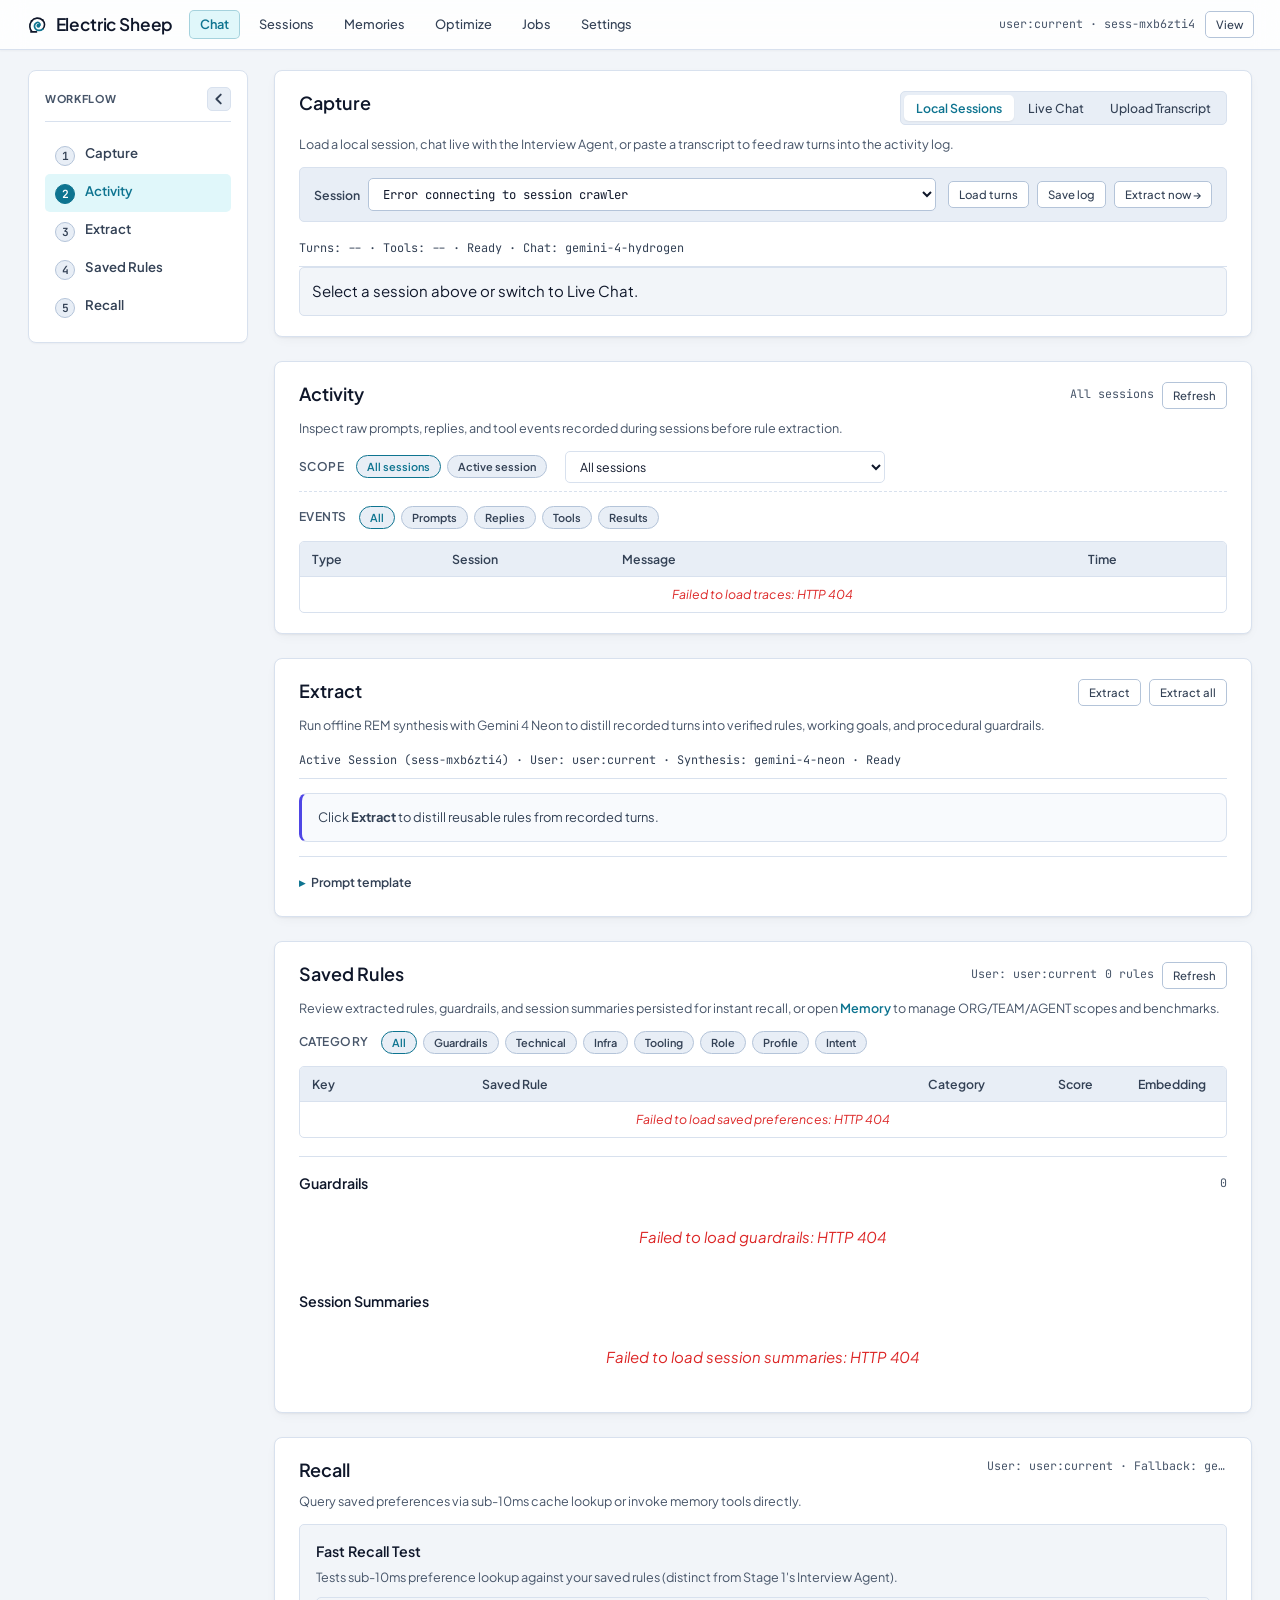
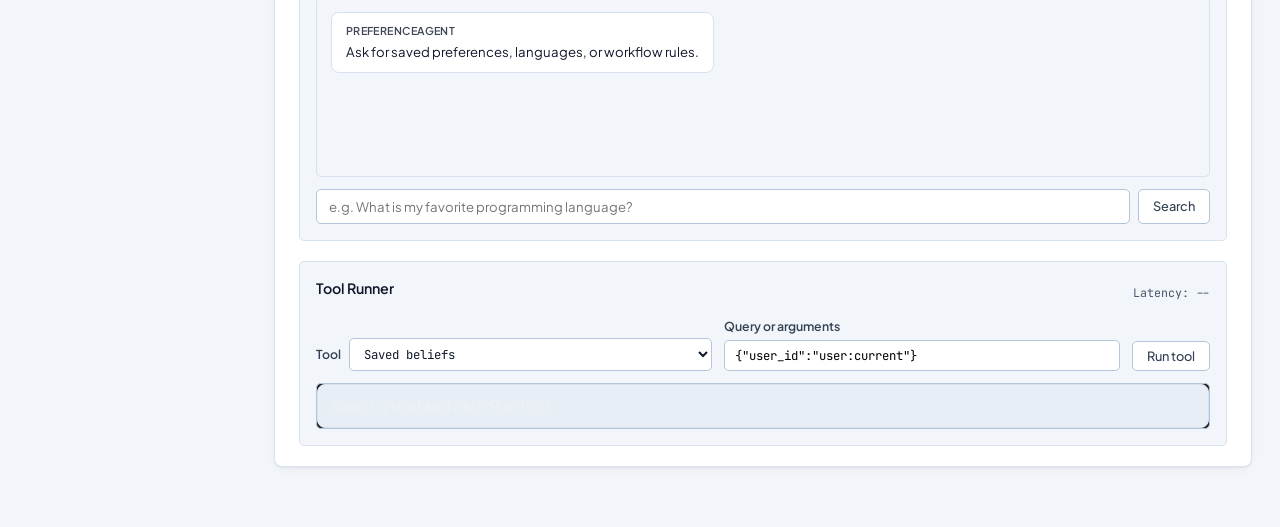
==== commit 7e16de39: "feat(studio): add Jobs tab, async Spanner-backed job runner, and live SSE stream" ====
--- a/src/ui_service/static/index.html
+++ b/src/ui_service/static/index.html
@@ -3,12 +3,16 @@
 <head>
   <meta charset="UTF-8">
   <meta name="viewport" content="width=device-width, initial-scale=1.0">
+  <meta name="color-scheme" content="light dark">
   <title>Electric Sheep • Chat &amp; Recall</title>
+  <script>
+    try { if (localStorage.getItem("sheep-theme") === "dark") document.documentElement.setAttribute("data-theme", "dark"); } catch (_) {}
+  </script>
   <link rel="preconnect" href="https://fonts.googleapis.com">
   <link rel="preconnect" href="https://fonts.gstatic.com" crossorigin>
-  <link href="https://fonts.googleapis.com/css2?family=IBM+Plex+Mono:ital,wght@0,400;0,500;0,600;1,400&family=IBM+Plex+Sans:ital,wght@0,300;0,400;0,500;0,600;0,700;1,400&display=swap" rel="stylesheet">
+  <link href="https://fonts.googleapis.com/css2?family=JetBrains+Mono:wght@400;500;600&family=Plus+Jakarta+Sans:wght@400;500;600;700&display=swap" rel="stylesheet">
   <link rel="icon" type="image/svg+xml" href="favicon.svg">
-  <link rel="stylesheet" href="style.css?v=2.5">
+  <link rel="stylesheet" href="style.css?v=3.9">
   <script type="module">
     if (!("popover" in HTMLElement.prototype)) {
       import("https://unpkg.com/@oddbird/popover-polyfill@latest/dist/popover.min.js");
@@ -32,9 +36,12 @@
           <span class="brand-name">Electric Sheep</span>
         </div>
         <nav class="app-nav" aria-label="Main Navigation">
-          <a href="index.html" class="nav-pill app-nav-link active"><span>Chat</span></a>
-          <a href="studio.html" class="nav-pill app-nav-link"><span>Memory</span></a>
-          <a href="how-it-works.html" class="nav-pill app-nav-link"><span>Guide</span></a>
+          <a href="index.html" class="nav-pill app-nav-link active" aria-current="page"><span>Chat</span></a>
+          <a href="studio.html#sessions" class="nav-pill app-nav-link"><span>Sessions</span></a>
+          <a href="studio.html" class="nav-pill app-nav-link"><span>Memories</span></a>
+          <a href="studio.html#optimize" class="nav-pill app-nav-link"><span>Optimize</span></a>
+          <a href="studio.html#jobs" class="nav-pill app-nav-link"><span>Jobs</span></a>
+          <a href="studio.html#settings" class="nav-pill app-nav-link"><span>Settings</span></a>
         </nav>
       </div>
 
@@ -52,21 +59,16 @@
               <input type="text" id="sessionIdInput" value="" placeholder="Auto session" class="input-inline">
             </div>
             <div class="view-menu-divider"></div>
+            <a href="how-it-works.html" class="view-menu-item">Architecture guide</a>
             <button type="button" class="view-menu-item" data-toggle-theme>Dark theme</button>
             <button type="button" id="githubPopoutBtn" class="view-menu-item">GitHub</button>
-            <div class="info-tooltip-container">
-              <button type="button" id="sessionInfoBtn" class="view-menu-item" aria-describedby="sessionInfoTooltip">Session info</button>
-              <div id="sessionInfoTooltip" class="info-tooltip" role="tooltip">
-                <div class="info-tooltip-body">
-                  <div class="info-tooltip-item">
-                    <p><strong>User:</strong> Scopes saved rules across sessions.</p>
-                  </div>
-                  <div class="info-tooltip-item">
-                    <p><strong>Session:</strong> Scopes active chat turns.</p>
-                  </div>
-                </div>
-              </div>
-            </div>
+            <details class="view-menu-disclosure">
+              <summary id="sessionInfoBtn" class="view-menu-item">Session info</summary>
+              <div id="sessionInfoTooltip" class="view-menu-note">
+                <p><strong>User:</strong> Scopes saved rules across sessions.</p>
+                <p><strong>Session:</strong> Scopes active chat turns and extraction.</p>
+              </div>
+            </details>
             <div class="view-menu-divider"></div>
             <a href="/logout" class="signout-btn">Sign out</a>
           </div>
@@ -140,6 +142,7 @@
               <button type="button" id="tabByotBtn" class="tab-btn" role="tab" aria-selected="false">Upload Transcript</button>
             </div>
           </div>
+          <p class="stage-guide-note">Load a local session, chat live with the Interview Agent, or paste a transcript to feed raw turns into the activity log.</p>
 
           <div id="antigravitySection" class="tab-content active">
             <div class="toolbar-row">
@@ -152,12 +155,12 @@
               <div class="btn-group">
                 <button type="button" id="loadSessionTurnsBtn" class="btn btn-secondary btn-sm">Load turns</button>
                 <button type="button" id="ingestSessionBqBtn" class="btn btn-secondary btn-sm">Save log</button>
-                <button type="button" id="dreamSessionDirectBtn" class="btn btn-secondary btn-sm">Extract</button>
+                <button type="button" id="dreamSessionDirectBtn" class="btn btn-secondary btn-sm" title="Jump to Stage 3 and extract rules from this session">Extract now →</button>
               </div>
             </div>
 
             <div class="quiet-tnum-summary" id="sessionMetaStrip">
-              Turns: <span id="metaTurnCount">--</span> · Tools: <span id="metaTools">--</span> · <span id="metaStatus">Ready</span>
+              Turns: <span id="metaTurnCount">--</span> · Tools: <span id="metaTools">--</span> · <span id="metaStatus">Ready</span> · Chat: <code data-live-model="chat">gemini-4-hydrogen</code>
             </div>
 
             <div class="turns-stream-box" id="turnsStreamBox">
@@ -239,6 +242,7 @@
               <button type="button" id="refreshLogsBtn" class="btn btn-secondary btn-sm">Refresh</button>
             </div>
           </div>
+          <p class="stage-guide-note">Inspect raw prompts, replies, and tool events recorded during sessions before rule extraction.</p>
 
           <div class="filter-strip session-filter-strip">
             <span class="filter-label">Scope</span>
@@ -270,7 +274,7 @@
             </div>
           </div>
 
-          <div class="table-wrapper">
+          <div class="table-wrapper activity-table-wrapper">
             <table class="data-table">
               <thead>
                 <tr>
@@ -285,6 +289,13 @@
               </tbody>
             </table>
           </div>
+          <div id="activityTableFooter" class="activity-table-footer" style="display: none;">
+            <span id="activityCountStatus" class="quiet-tnum-status">0 events</span>
+            <div class="btn-group">
+              <button type="button" id="activityShowMoreBtn" class="btn btn-secondary btn-sm" style="display: none;">Show more</button>
+              <button type="button" id="activityCollapseBtn" class="btn btn-secondary btn-sm" style="display: none;">Show less</button>
+            </div>
+          </div>
         </div>
       </div>
 
@@ -298,10 +309,12 @@
               <button type="button" id="multiHarvestBtn" class="btn btn-secondary btn-sm">Extract all</button>
             </div>
           </div>
+          <p class="stage-guide-note">Run offline REM synthesis with Gemini 4 Neon to distill recorded turns into verified rules, working goals, and procedural guardrails.</p>
 
           <div class="quiet-tnum-summary" style="margin-bottom: 12px;">
             <span id="dreamScopeBadge">Active Session (<code id="dreamScopeSessionVal">—</code>)</span> ·
             <span id="dreamScopeUserBadge">User: <code id="dreamScopeUserVal">—</code></span> ·
+            <span>Synthesis: <code data-live-model="reasoning">gemini-4-neon</code></span> ·
             <span id="dreamScopeHelp">Ready</span>
           </div>
 
@@ -378,7 +391,11 @@
             <summary>Prompt template</summary>
             <div class="code-arch-content">
               <div id="dreamPromptInspect" class="code-snippet-box">
-                <pre><code id="dreamPromptCode">--</code></pre>
+                <div class="code-header">
+                  <span>REM Synthesis Prompt Template (updates with live prompt after Extract)</span>
+                  <span class="code-badge" id="dreamPromptModelBadge">reasoning</span>
+                </div>
+                <pre><code id="dreamPromptCode">Loading live prompt template...</code></pre>
               </div>
             </div>
           </details>
@@ -396,6 +413,7 @@
               <button type="button" id="refreshSpannerBtn" class="btn btn-secondary btn-sm">Refresh</button>
             </div>
           </div>
+          <p class="stage-guide-note">Review extracted rules, guardrails, and session summaries persisted for instant recall, or open <a href="studio.html">Memory</a> to manage ORG/TEAM/AGENT scopes and benchmarks.</p>
 
           <div class="filter-strip">
             <span class="filter-label">Category</span>
@@ -452,11 +470,13 @@
         <div class="card">
           <div class="card-header">
             <h2 id="stage-title-5">Recall</h2>
-            <span id="mcpUserScopeBadge" class="quiet-tnum-status">User: <code id="mcpUserScopeVal">—</code></span>
-          </div>
+            <span id="mcpUserScopeBadge" class="quiet-tnum-status">User: <code id="mcpUserScopeVal">—</code> · Fallback: <code data-live-model="chat">gemini-4-hydrogen</code></span>
+          </div>
+          <p class="stage-guide-note">Query saved preferences via sub-10ms cache lookup or invoke memory tools directly.</p>
 
           <div class="sub-panel">
-            <h3 class="sub-heading">Memory Search</h3>
+            <h3 class="sub-heading">Fast Recall Test</h3>
+            <p class="stage-guide-note">Tests sub-10ms preference lookup against your saved rules (distinct from Stage 1's Interview Agent).</p>
             <div id="preferenceChatBox" class="chat-box" style="height: 180px;">
               <div class="msg agent-msg">
                 <div class="msg-sender">PreferenceAgent</div>
@@ -524,6 +544,6 @@
     </div>
   </dialog>
 
-  <script src="app.js?v=2.5"></script>
+  <script src="app.js?v=3.0"></script>
 </body>
 </html>
--- a/src/ui_service/static/style.css
+++ b/src/ui_service/static/style.css
@@ -1,67 +1,98 @@
-/* Electric Sheep v2 • Brand v2.1 Machined Vellum & Blued Cast-Iron Design System */
+/* Electric Sheep v3 • Observatory Slate & Electric Teal Design System */
 
 :root {
-  --font-sans: 'IBM Plex Sans', -apple-system, BlinkMacSystemFont, 'Segoe UI', Roboto, sans-serif;
-  --font-mono: 'IBM Plex Mono', monospace;
-
-  /* Brand v2.1 Light Palette — Machined Vellum */
-  --bg-canvas: #f6f5f0;
+  color-scheme: light;
+  --font-sans: 'Plus Jakarta Sans', -apple-system, BlinkMacSystemFont, 'Segoe UI', sans-serif;
+  --font-mono: 'JetBrains Mono', ui-monospace, SFMono-Regular, monospace;
+
+  /* Observatory Light Palette — Alpine Porcelain & Electric Teal */
+  --bg-canvas: #f2f5f9;
   --surface-card: #ffffff;
-  --surface-elevated: #faf9f5;
-  --surface-muted: #eceae2;
-  --surface-code: #eceae2;
-
-  --border-subtle: #dad6ca;
-  --border-strong: #b8b2a2;
-  --border-active: #6a359c;
-
-  --text-primary: #14171c;
-  --text-secondary: #38414e;
-  --text-muted: #556070;
-
-  --color-primary: #6a359c;
-  --color-primary-hover: #53277d;
-  --color-secondary: #38414e;
-  --color-harvest: #965000;
-  --color-harvest-hover: #7a4000;
-  --color-success: #0b6a48;
-  --color-warn: #b83710;
-  --icon-accent: #6a359c;
-
-  --radius-sm: 4px;
-  --radius-md: 6px;
-  --radius-lg: 8px;
-
-  --shadow-subtle: 0 1px 2px rgba(20, 23, 28, 0.05);
-  --shadow-card: 0 1px 3px rgba(20, 23, 28, 0.08), 0 1px 2px rgba(20, 23, 28, 0.04);
+  --surface-elevated: #f8fafd;
+  --surface-muted: #e8eef6;
+  --surface-code: #e8eef6;
+  --surface-code-dark: #0f172a;
+  --surface-glass: rgba(255, 255, 255, 0.86);
+
+  --border-subtle: #d8e1ee;
+  --border-strong: #b4c4d9;
+  --border-active: #0e7490;
+
+  --text-primary: #0f172a;
+  --text-secondary: #334155;
+  --text-muted: #475569;
+
+  --color-primary: #0e7490;
+  --color-primary-hover: #155e75;
+  --color-primary-soft: #e0f7fa;
+  --on-primary: #ffffff;
+  --color-secondary: #334155;
+  --color-harvest: #4f46e5;
+  --color-harvest-hover: #4338ca;
+  --color-success: #059669;
+  --color-warn: #dc2626;
+  --icon-accent: #0891b2;
+
+  --radius-sm: 5px;
+  --radius-md: 8px;
+  --radius-lg: 10px;
+
+  --shadow-subtle: 0 1px 2px rgba(15, 23, 42, 0.04);
+  --shadow-card: 0 1px 2px rgba(15, 23, 42, 0.05), 0 4px 14px -4px rgba(15, 23, 42, 0.06);
+
+  accent-color: var(--color-primary);
+  scrollbar-color: var(--border-strong) transparent;
 }
 
 html[data-theme="dark"] {
   color-scheme: dark;
 
-  /* Brand v2.1 Dark Palette — Blued Cast-Iron */
-  --bg-canvas: #0b0e13;
-  --surface-card: #121720;
-  --surface-elevated: #181f2b;
-  --surface-muted: #07090d;
-  --surface-code: #07090d;
-
-  --border-subtle: #242d3d;
-  --border-strong: #39465e;
-  --border-active: #be94ff;
-
-  --text-primary: #eef1f6;
-  --text-secondary: #b6c0d0;
-  --text-muted: #8a96aa;
-
-  --color-primary: #be94ff;
-  --color-primary-hover: #d2b4ff;
-  --color-secondary: #b6c0d0;
-  --color-harvest: #ffb238;
-  --color-harvest-hover: #ffc566;
-  --color-success: #36dc96;
-  --color-warn: #ff6b3d;
-  --icon-accent: #be94ff;
+  /* Observatory Dark Palette — Deep Obsidian & Luminous Cyan */
+  --bg-canvas: #090e17;
+  --surface-card: #111827;
+  --surface-elevated: #172033;
+  --surface-muted: #0d1422;
+  --surface-code: #162033;
+  --surface-code-dark: #060a12;
+  --surface-glass: rgba(17, 24, 39, 0.88);
+
+  --border-subtle: #1e2b42;
+  --border-strong: #314464;
+  --border-active: #22d3ee;
+
+  --text-primary: #f1f5f9;
+  --text-secondary: #cbd5e1;
+  --text-muted: #94a3b8;
+
+  --color-primary: #22d3ee;
+  --color-primary-hover: #67e8f9;
+  --color-primary-soft: rgba(34, 211, 238, 0.14);
+  --on-primary: #06131a;
+  --color-secondary: #cbd5e1;
+  --color-harvest: #818cf8;
+  --color-harvest-hover: #a5b4fc;
+  --color-success: #34d399;
+  --color-warn: #f87171;
+  --icon-accent: #22d3ee;
+
+  --shadow-subtle: 0 1px 2px rgba(0, 0, 0, 0.25);
+  --shadow-card: 0 2px 8px rgba(0, 0, 0, 0.32), 0 1px 2px rgba(0, 0, 0, 0.2);
+}
+
+:focus-visible {
+  outline: 2px solid var(--color-primary);
+  outline-offset: 2px;
+}
+
+@media (forced-colors: active) {
+  :root {
+    --border-subtle: CanvasText;
+    --border-strong: CanvasText;
+    --color-primary: Highlight;
+  }
+  :focus-visible {
+    outline: 2px solid Highlight;
+  }
 }
 
 * {
@@ -86,9 +117,24 @@
   -webkit-font-smoothing: antialiased;
 }
 
+button,
+input,
+select,
+textarea {
+  font-family: inherit;
+}
+
+code,
+pre,
+kbd {
+  font-family: var(--font-mono);
+}
+
 /* Header & Navigation Bar */
 .app-bar {
-  background-color: var(--surface-card);
+  background-color: var(--surface-glass);
+  backdrop-filter: blur(12px);
+  -webkit-backdrop-filter: blur(12px);
   border-bottom: 1px solid var(--border-subtle);
   position: sticky;
   top: 0;
@@ -96,6 +142,12 @@
   box-shadow: var(--shadow-subtle);
 }
 
+@supports not (backdrop-filter: blur(12px)) {
+  .app-bar {
+    background-color: var(--surface-card);
+  }
+}
+
 .app-bar-content {
   max-width: 100%;
   width: 100%;
@@ -174,8 +226,8 @@
 }
 
 .nav-pill.active {
-  background-color: var(--surface-muted);
-  border-color: var(--border-subtle);
+  background-color: var(--color-primary-soft);
+  border-color: color-mix(in oklab, var(--color-primary) 28%, transparent);
   color: var(--color-primary);
   font-weight: 600;
 }
@@ -278,7 +330,7 @@
 .info-icon-btn:hover,
 .info-icon-btn.active {
   background: var(--color-primary);
-  color: #ffffff;
+  color: var(--on-primary);
   border-color: var(--color-primary);
 }
 
@@ -420,6 +472,7 @@
   align-items: center;
   justify-content: space-between;
   gap: 8px;
+  width: 100%;
 }
 
 .left-nav-collapse-btn {
@@ -504,11 +557,13 @@
 
 .nav-title {
   display: block;
-  font-size: 0.75rem;
+  font-family: var(--font-sans);
+  font-size: 0.72rem;
   font-weight: 700;
-  letter-spacing: 0.05em;
+  letter-spacing: 0.06em;
   color: var(--text-muted);
   text-transform: uppercase;
+  line-height: 1.3;
 }
 
 .nav-subtitle {
@@ -540,14 +595,14 @@
 }
 
 .nav-item.active {
-  background-color: var(--surface-muted);
+  background-color: var(--color-primary-soft);
   color: var(--color-primary);
 }
 
 .nav-step-icon {
   font-family: var(--font-mono);
   font-size: 0.75rem;
-  font-weight: 700;
+  font-weight: 600;
   display: inline-flex;
   align-items: center;
   justify-content: center;
@@ -564,7 +619,7 @@
 
 .nav-item.active .nav-step-icon {
   background-color: var(--color-primary);
-  color: #ffffff;
+  color: var(--on-primary);
   border-color: var(--color-primary);
 }
 
@@ -575,7 +630,7 @@
 }
 
 .left-nav.collapsed .nav-item.active:hover .nav-step-icon {
-  color: #ffffff;
+  color: var(--on-primary);
 }
 
 .nav-item-text {
@@ -813,7 +868,7 @@
 
 .btn-primary {
   background-color: var(--color-primary);
-  color: #ffffff;
+  color: var(--on-primary);
 }
 
 .btn-primary:hover {
@@ -833,7 +888,7 @@
 
 .btn-harvest {
   background-color: var(--color-harvest);
-  color: #ffffff;
+  color: var(--on-primary);
 }
 
 .btn-harvest:hover {
@@ -960,7 +1015,7 @@
 .user-msg {
   align-self: flex-end;
   background-color: var(--color-primary);
-  color: #ffffff;
+  color: var(--on-primary);
 }
 
 .msg-sender {
@@ -1090,6 +1145,54 @@
   overflow-x: auto;
 }
 
+.activity-table-wrapper {
+  max-height: clamp(320px, calc(100dvh - 380px), 520px);
+  overflow-x: auto;
+  overflow-y: auto;
+}
+
+.activity-table-wrapper .data-table thead th {
+  position: sticky;
+  top: 0;
+  z-index: 1;
+}
+
+.activity-msg-cell {
+  word-break: break-word;
+  overflow-wrap: anywhere;
+}
+
+.activity-msg-text {
+  white-space: pre-wrap;
+}
+
+.activity-msg-text.is-expanded {
+  display: block;
+  max-height: 220px;
+  overflow-y: auto;
+}
+
+.activity-msg-toggle {
+  background: none;
+  border: none;
+  padding: 0;
+  margin-left: 6px;
+  font: inherit;
+  font-size: 0.75rem;
+  font-weight: 500;
+  color: var(--color-primary, #1a73e8);
+  cursor: pointer;
+  text-decoration: underline;
+}
+
+.activity-table-footer {
+  display: flex;
+  align-items: center;
+  justify-content: space-between;
+  gap: 12px;
+  margin-top: 10px;
+}
+
 .data-table {
   width: 100%;
   border-collapse: collapse;
@@ -1141,12 +1244,13 @@
   display: flex;
   align-items: center;
   gap: 12px;
-  padding: 16px;
-  background-color: var(--surface-muted);
-  border: 1px dashed var(--border-strong);
-  border-radius: var(--radius-sm);
-  color: var(--text-secondary);
-  font-size: 0.85rem;
+  padding: 14px 16px;
+  background-color: var(--surface-elevated);
+  border: 1px solid var(--border-subtle);
+  border-inline-start: 3px solid var(--color-harvest);
+  border-radius: var(--radius-md);
+  color: var(--text-secondary);
+  font-size: 0.86rem;
 }
 
 .dream-icon {
@@ -1295,12 +1399,13 @@
   color: var(--text-muted);
 }
 
-/* Collapsible Code Inspector */
+/* Collapsible Code Inspector — flush disclosure (zero box-in-a-box) */
 .code-arch-collapse {
-  background-color: var(--surface-muted);
-  border: 1px solid var(--border-subtle);
-  border-radius: var(--radius-sm);
-  padding: 10px 14px;
+  background-color: transparent;
+  border: none;
+  border-top: 1px solid var(--border-subtle);
+  border-radius: 0;
+  padding: 12px 0 0;
 }
 
 .code-arch-collapse summary {
@@ -1308,42 +1413,71 @@
   font-weight: 600;
   color: var(--text-secondary);
   cursor: pointer;
+  display: inline-flex;
+  align-items: center;
+  gap: 6px;
+  list-style: none;
+  padding: 4px 0;
+}
+
+.code-arch-collapse summary::-webkit-details-marker {
+  display: none;
+}
+
+.code-arch-collapse summary::before {
+  content: "▸";
+  font-size: 0.78rem;
+  color: var(--color-primary);
+  transition: transform 0.15s ease;
+}
+
+.code-arch-collapse[open] summary::before {
+  transform: rotate(90deg);
+}
+
+.code-arch-collapse summary:hover {
+  color: var(--color-primary);
 }
 
 .code-arch-content {
-  margin-top: 10px;
-  padding-top: 8px;
-  border-top: 1px solid var(--border-subtle);
+  margin-top: 8px;
+  padding-top: 0;
+  border-top: none;
 }
 
 .code-snippet-box {
-  background-color: #2b2b2b;
-  color: #f8f8f2;
-  border-radius: var(--radius-sm);
+  background-color: var(--surface-code-dark);
+  color: #e2e8f0;
+  border: 1px solid var(--border-subtle);
+  border-radius: var(--radius-md);
   overflow: hidden;
-  margin-top: 8px;
+  margin-top: 6px;
 }
 
 .code-header {
   display: flex;
   justify-content: space-between;
-  padding: 6px 12px;
-  background-color: #1e1e1e;
+  padding: 7px 12px;
+  background-color: rgba(255, 255, 255, 0.04);
+  border-bottom: 1px solid rgba(255, 255, 255, 0.08);
   font-family: var(--font-mono);
-  font-size: 0.75rem;
-  color: #bbb;
+  font-size: 0.74rem;
+  color: #94a3b8;
 }
 
 .code-badge {
-  color: #79c0ff;
+  color: #22d3ee;
 }
 
 .code-snippet-box pre {
-  padding: 10px 14px;
+  padding: 12px 14px;
   font-family: var(--font-mono);
   font-size: 0.78rem;
   overflow-x: auto;
-  line-height: 1.4;
+  line-height: 1.5;
+  white-space: pre-wrap;
+  word-break: break-word;
+  max-height: 360px;
 }
 
 /* Stage 5: Sub-Panels */
@@ -1750,7 +1884,7 @@
   height: 24px;
   border-radius: 50%;
   background-color: var(--color-primary);
-  color: #ffffff;
+  color: var(--on-primary);
   font-family: var(--font-mono);
   font-size: 0.75rem;
   font-weight: 700;
@@ -1946,7 +2080,7 @@
 /* Philosophy Section */
 .philosophy-grid {
   display: grid;
-  grid-template-columns: 1fr 1fr;
+  grid-template-columns: repeat(auto-fit, minmax(260px, 1fr));
   gap: 18px;
 }
 
@@ -2085,7 +2219,7 @@
 .dream-tab-btn.active {
   background-color: var(--color-primary);
   border-color: var(--color-primary);
-  color: #ffffff;
+  color: var(--on-primary);
 }
 
 /* Production Code Spotlight */
@@ -2346,8 +2480,8 @@
 .preset-pill.active {
   background-color: var(--color-primary);
   border-color: var(--color-primary);
-  color: #ffffff;
-  box-shadow: 0 1px 3px rgba(28, 61, 90, 0.25);
+  color: var(--on-primary);
+  box-shadow: 0 1px 3px rgba(15, 23, 42, 0.25);
 }
 
 .preset-icon {
@@ -2605,7 +2739,7 @@
   overflow: hidden;
   display: flex;
   flex-direction: column;
-  background: var(--bg-page);
+  background: var(--bg-canvas);
 }
 
 body.studio-workbench-body .app-body-layout,
@@ -2621,7 +2755,7 @@
   height: calc(100dvh - 57px);
   overflow: hidden;
   position: relative;
-  background: var(--bg-page);
+  background: var(--bg-canvas);
 }
 
 body.studio-workbench-body .app-body-layout:has(.studio-inspector-drawer.collapsed),
@@ -2732,9 +2866,9 @@
 }
 
 .chip:hover {
-  background: #eff6ff;
-  border-color: #1d4ed8;
-  color: #1d4ed8;
+  background: var(--color-primary-soft);
+  border-color: var(--color-primary);
+  color: var(--color-primary);
 }
 
 /* Left Mode Switcher Rail */
@@ -2769,20 +2903,25 @@
   display: none;
 }
 
-.left-nav-header {
+body.studio-workbench-body .left-nav-header {
   display: flex;
   align-items: center;
   justify-content: space-between;
-  padding: 0 6px 8px 6px;
+  margin-bottom: 0;
+  padding: 0 4px 10px 4px;
   border-bottom: 1px solid var(--border-subtle);
 }
 
-.left-nav-title {
-  font-size: 0.76rem;
+.nav-title,
+.left-nav-title,
+.rail-section-title {
+  font-family: var(--font-sans);
+  font-size: 0.72rem;
   font-weight: 700;
   text-transform: uppercase;
   letter-spacing: 0.06em;
   color: var(--text-muted);
+  line-height: 1.3;
 }
 
 .left-nav-list {
@@ -2798,11 +2937,12 @@
   display: flex;
   align-items: center;
   gap: 10px;
-  padding: 9px 10px;
+  padding: 8px 10px;
   border-radius: var(--radius-sm);
   color: var(--text-secondary);
   text-decoration: none;
-  font-size: 0.82rem;
+  font-family: var(--font-sans);
+  font-size: 0.84rem;
   font-weight: 500;
   border: 1px solid transparent;
   transition: background 0.14s ease, color 0.14s ease, border-color 0.14s ease;
@@ -2815,9 +2955,10 @@
 }
 
 .left-nav-item.active {
-  background: #eef2ff;
-  color: #3730a3;
-  border-color: #c7d2fe;
+  background: var(--color-primary-soft);
+  color: var(--color-primary);
+  border-color: var(--border-subtle);
+  border-color: color-mix(in srgb, var(--color-primary) 28%, transparent);
   font-weight: 600;
 }
 
@@ -2832,15 +2973,15 @@
   border: 1px solid var(--border-strong);
   font-family: var(--font-mono);
   font-size: 0.75rem;
-  font-weight: 700;
+  font-weight: 600;
   color: var(--text-secondary);
   flex-shrink: 0;
 }
 
 .left-nav-item.active .nav-step-badge {
-  background: #3730a3;
-  border-color: #3730a3;
-  color: #ffffff;
+  background: var(--color-primary);
+  border-color: var(--color-primary);
+  color: var(--on-primary);
 }
 
 .nav-mode-copy {
@@ -2851,7 +2992,7 @@
 }
 
 .nav-mode-title {
-  font-size: 0.82rem;
+  font-size: 0.84rem;
   font-weight: 600;
   color: inherit;
 }
@@ -2865,7 +3006,7 @@
 }
 
 .left-nav-item.active .nav-mode-sub {
-  color: #4338ca;
+  color: var(--color-primary);
 }
 
 .studio-rail-section {
@@ -2933,11 +3074,13 @@
   min-height: 0;
   overflow-y: auto;
   overflow-x: hidden;
-  padding: 12px 16px 28px 16px;
+  scrollbar-gutter: stable;
+  overscroll-behavior: contain;
+  padding: 0 16px 28px 16px;
   gap: 10px;
 }
 
-/* Sticky Single-Row Studio Command & Dropdown Toolbar */
+/* Sticky Single-Row Studio Command & Dropdown Toolbar (Flush Edge-to-Edge, Zero Scroll Bleed) */
 .studio-intent-bar,
 .studio-command-bar {
   position: sticky;
@@ -2948,13 +3091,14 @@
   justify-content: space-between;
   flex-wrap: nowrap;
   gap: 12px;
-  background: #ffffff;
-  border: 1px solid var(--border-subtle);
-  border-radius: var(--radius-sm);
-  padding: 8px 14px;
-  margin-bottom: 2px;
+  background: var(--surface-card);
+  border: none;
+  border-bottom: 1px solid var(--border-subtle);
+  border-radius: 0;
+  padding: 10px 20px;
+  margin: 0 -16px 4px -16px;
   flex-shrink: 0;
-  box-shadow: 0 1px 3px rgba(15, 23, 42, 0.04);
+  box-shadow: var(--shadow-subtle);
 }
 
 @media (max-width: 1100px) {
@@ -2974,10 +3118,9 @@
 .toolbar-current-view {
   display: flex;
   align-items: center;
-  gap: 8px;
+  gap: 10px;
   min-width: 0;
-  padding-right: 12px;
-  border-right: 1px solid var(--border-subtle);
+  padding-right: 4px;
 }
 
 .toolbar-view-title {
@@ -3667,44 +3810,44 @@
   line-height: 1.45;
 }
 
-/* Scope Tier Badges (DESIGN.md Section 5.7) */
+/* Scope Tier Badges (Observatory Light + Dark Theme Aware) */
 .scope-badge-org,
 .badge-indigo {
-  background-color: #eef2ff;
-  color: #3730a3;
-  border: 1px solid #c7d2fe;
+  background-color: rgba(79, 70, 229, 0.12);
+  color: var(--color-harvest);
+  border: 1px solid rgba(79, 70, 229, 0.28);
 }
 
 .scope-badge-team,
 .badge-teal {
-  background-color: #f0fdfa;
-  color: #0f766e;
-  border: 1px solid #99f6e4;
+  background-color: var(--color-primary-soft);
+  color: var(--color-primary);
+  border: 1px solid rgba(14, 116, 144, 0.28);
 }
 
 .scope-badge-agent {
-  background-color: #eff6ff;
-  color: #1d4ed8;
-  border: 1px solid #bfdbfe;
+  background-color: rgba(29, 78, 216, 0.12);
+  color: var(--color-primary);
+  border: 1px solid rgba(29, 78, 216, 0.26);
 }
 
 .scope-badge-user,
 .badge-slate {
-  background-color: #f1f5f9;
-  color: #334155;
-  border: 1px solid #cbd5e1;
+  background-color: var(--surface-muted);
+  color: var(--text-secondary);
+  border: 1px solid var(--border-subtle);
 }
 
 .badge-green {
-  background-color: #ecfdf5;
-  color: #047857;
-  border: 1px solid #a7f3d0;
+  background-color: rgba(5, 150, 105, 0.12);
+  color: var(--color-success);
+  border: 1px solid rgba(5, 150, 105, 0.28);
 }
 
 .badge-danger {
-  background-color: #fef2f2;
-  color: #b91c1c;
-  border: 1px solid #fecaca;
+  background-color: rgba(220, 38, 38, 0.12);
+  color: var(--color-warn);
+  border: 1px solid rgba(220, 38, 38, 0.28);
 }
 
 /* Studio Controls & Compact Toolbars */
@@ -4317,7 +4460,7 @@
   padding: 6px 10px;
   border: 1px solid var(--border-strong);
   border-radius: var(--radius-sm);
-  background: #ffffff;
+  background: var(--surface-card);
   color: var(--text-primary);
 }
 
@@ -4325,7 +4468,7 @@
 .studio-prompt-input-main:focus {
   outline: none;
   border-color: var(--color-primary);
-  box-shadow: 0 0 0 2px rgba(28, 61, 90, 0.12);
+  box-shadow: 0 0 0 2px var(--color-primary-soft);
 }
 
 /* Non-linear workspace nav icon */
@@ -4336,7 +4479,7 @@
   width: 20px;
   height: 20px;
   border-radius: 4px;
-  background: rgba(28, 61, 90, 0.08);
+  background: var(--color-primary-soft);
   color: var(--color-primary);
   font-size: 0.76rem;
   flex-shrink: 0;
@@ -4344,7 +4487,7 @@
 
 .left-nav-item.active .nav-tool-icon {
   background: var(--color-primary);
-  color: #ffffff;
+  color: var(--on-primary);
 }
 
 /* Trajectory Explorer & Candidate Memory Extractor */
@@ -4380,7 +4523,7 @@
 .studio-signal-pill.active {
   background: var(--color-primary);
   border-color: var(--color-primary);
-  color: #ffffff;
+  color: var(--on-primary);
 }
 
 .studio-candidates-grid {
@@ -4683,7 +4826,7 @@
 
 .studio-intent-tab.active .left-nav-icon {
   background: var(--color-primary);
-  color: #ffffff;
+  color: var(--on-primary);
 }
 
 .studio-intent-tab-text {
@@ -4719,6 +4862,7 @@
   gap: 4px;
   padding: 3px 8px;
   border-radius: 6px;
+  font-family: var(--font-sans);
   font-size: 0.75rem;
   font-weight: 500;
   background: var(--surface-card);
@@ -4734,7 +4878,7 @@
 }
 
 .left-scope-pill.active {
-  background: var(--surface-muted);
+  background: var(--color-primary-soft);
   border-color: var(--color-primary);
   color: var(--color-primary);
   font-weight: 600;
@@ -4742,7 +4886,8 @@
 
 .left-scope-pill span {
   font-family: var(--font-mono);
-  font-size: 0.75rem;
+  font-variant-numeric: tabular-nums;
+  font-size: 0.72rem;
   opacity: 0.9;
 }
 
@@ -4869,19 +5014,19 @@
   padding: 5px 7px;
   border-radius: var(--radius-sm);
   border: 1px solid var(--border-subtle);
-  background: #ffffff;
+  background: var(--surface-card);
   cursor: pointer;
   transition: all 0.12s ease;
 }
 
 .left-memory-node:hover {
   border-color: var(--color-primary);
-  background: #f8fafc;
+  background: var(--surface-muted);
 }
 
 .left-memory-node.active {
   border-color: var(--color-primary);
-  background: #eff6ff;
+  background: var(--color-primary-soft);
 }
 
 .left-mem-node-top {
@@ -4892,6 +5037,7 @@
 }
 
 .left-mem-node-key {
+  font-family: var(--font-mono);
   font-size: 0.76rem;
   font-weight: 600;
   color: var(--text-primary);
@@ -4947,14 +5093,316 @@
 }
 
 /* ============================================================================
-   Right Drawer: Tutorial & Guide Pane (#inspectorGuidePane)
+   Right Drawer: Redesigned Lifecycle Guide Pane (#inspectorGuidePane)
+   & 3-Pane Studio Pipeline Navigation Styles
    ============================================================================ */
-.studio-guide-step-card {
-  padding: 10px;
-  margin-bottom: 10px;
-  border-radius: var(--radius-sm);
-  border: 1px solid var(--border-subtle);
+.studio-guide-step-card,
+.guide-section-card {
+  padding-block: 12px;
+  padding-inline: 12px;
+  margin-block-end: 10px;
+  border-radius: var(--radius-md, 8px);
+  border: 1px solid var(--border-subtle);
+  background: var(--surface-card);
+}
+
+.guide-section-header {
+  display: flex;
+  align-items: center;
+  justify-content: space-between;
+  margin-block-end: 8px;
+}
+
+.guide-section-title {
+  margin: 0;
+  font-size: 0.85rem;
+  font-weight: 700;
+  color: var(--text-primary);
+  letter-spacing: -0.01em;
+}
+
+.guide-section-label {
+  margin: 0;
+  font-size: 0.7rem;
+  font-weight: 700;
+  text-transform: uppercase;
+  letter-spacing: 0.05em;
+  color: var(--text-muted);
+}
+
+.studio-guide-steps,
+.guide-flow-list {
+  list-style: none;
+  margin: 0;
+  padding: 0;
+  display: flex;
+  flex-direction: column;
+  gap: 6px;
+}
+
+.guide-step-btn {
+  display: flex;
+  align-items: flex-start;
+  gap: 10px;
+  width: 100%;
+  padding-block: 8px;
+  padding-inline: 8px;
+  border: 1px solid var(--border-subtle);
+  border-radius: var(--radius-sm, 5px);
+  background: var(--surface-elevated);
+  text-align: start;
+  cursor: pointer;
+  transition: border-color 0.14s ease, background-color 0.14s ease;
+}
+
+.guide-step-btn:hover,
+.guide-step-btn:focus-visible {
+  border-color: var(--color-primary);
+  background: var(--color-primary-soft);
+  outline: none;
+}
+
+.guide-step-num {
+  flex: 0 0 20px;
+  inline-size: 20px;
+  block-size: 20px;
+  border-radius: 999px;
+  background: var(--color-primary-soft);
+  color: var(--color-primary);
+  font-family: var(--font-mono);
+  font-size: 0.7rem;
+  font-weight: 700;
+  display: inline-flex;
+  align-items: center;
+  justify-content: center;
+  margin-block-start: 1px;
+}
+
+.guide-step-copy {
+  display: flex;
+  flex-direction: column;
+  gap: 2px;
+  min-inline-size: 0;
+}
+
+.guide-step-copy strong {
+  font-size: 0.79rem;
+  font-weight: 600;
+  color: var(--text-primary);
+  line-height: 1.3;
+}
+
+.guide-step-copy span {
+  font-size: 0.73rem;
+  color: var(--text-secondary);
+  line-height: 1.4;
+}
+
+.guide-step-copy code {
+  font-family: var(--font-mono);
+  font-size: 0.69rem;
+  color: var(--color-primary);
+}
+
+.guide-btn-grid {
+  display: grid;
+  grid-template-columns: repeat(2, minmax(0, 1fr));
+  gap: 8px;
+}
+
+.guide-action-list {
+  display: flex;
+  flex-direction: column;
+  gap: 5px;
+}
+
+.guide-action-row {
+  display: flex;
+  align-items: center;
+  justify-content: space-between;
+  gap: 8px;
+  width: 100%;
+  padding-block: 7px;
+  padding-inline: 10px;
+  border: 1px solid var(--border-subtle);
+  border-radius: var(--radius-sm, 5px);
+  background: var(--surface-elevated);
+  color: var(--text-primary);
+  font-size: 0.77rem;
+  font-weight: 500;
+  text-align: start;
+  cursor: pointer;
+  transition: border-color 0.14s ease, background-color 0.14s ease, color 0.14s ease;
+}
+
+.guide-action-row:hover,
+.guide-action-row:focus-visible {
+  border-color: var(--color-primary);
+  background: var(--color-primary-soft);
+  color: var(--color-primary);
+  outline: none;
+}
+
+.guide-action-title {
+  min-inline-size: 0;
+  overflow: hidden;
+  text-overflow: ellipsis;
+  white-space: nowrap;
+}
+
+.guide-action-arrow {
+  flex: 0 0 auto;
+  font-size: 0.75rem;
+  color: var(--text-muted);
+}
+
+.guide-action-row:hover .guide-action-arrow {
+  color: var(--color-primary);
+}
+
+/* Left Rail Lifecycle Step Numbers & Collapsible Scope IDs */
+.nav-item-label-group {
+  display: inline-flex;
+  align-items: center;
+  gap: 6px;
+  min-inline-size: 0;
+  overflow: hidden;
+  white-space: nowrap;
+}
+
+.studio-workspace-nav-btn {
+  gap: 6px;
+}
+
+.studio-workspace-nav-btn .nav-item-title {
+  font-family: var(--font-sans);
+  font-size: 0.84rem;
+  font-weight: inherit;
+  line-height: 1.35;
+  overflow: hidden;
+  text-overflow: ellipsis;
+  white-space: nowrap;
+}
+
+.ws-nav-badge {
+  flex: 0 0 auto;
+  white-space: nowrap;
+}
+
+.rail-step-num {
+  flex: 0 0 18px;
+  inline-size: 18px;
+  block-size: 18px;
+  border-radius: 999px;
   background: var(--surface-muted);
+  color: var(--text-secondary);
+  font-family: var(--font-mono);
+  font-size: 0.67rem;
+  font-weight: 600;
+  display: inline-flex;
+  align-items: center;
+  justify-content: center;
+}
+
+.studio-workspace-nav-btn.active .rail-step-num {
+  background: var(--color-primary);
+  color: var(--on-primary);
+}
+
+.rail-sub-disclosure {
+  margin-block-start: 8px;
+}
+
+.rail-sub-disclosure-summary {
+  list-style: none;
+  cursor: pointer;
+  font-size: 0.72rem;
+  font-weight: 600;
+  color: var(--text-secondary);
+  padding-block: 3px;
+  user-select: none;
+}
+
+.rail-sub-disclosure-summary::-webkit-details-marker {
+  display: none;
+}
+
+.rail-sub-disclosure-summary::before {
+  content: "▸ ";
+  color: var(--text-muted);
+}
+
+.rail-sub-disclosure[open] > .rail-sub-disclosure-summary::before {
+  content: "▾ ";
+  color: var(--color-primary);
+}
+
+.rail-sub-disclosure[open] > .rail-sub-disclosure-summary {
+  margin-block-end: 6px;
+}
+
+/* Center Command Bar Lifecycle Flow Strip */
+.studio-lifecycle-strip {
+  display: inline-flex;
+  align-items: center;
+  gap: 4px;
+  padding-block: 3px;
+  padding-inline: 6px;
+  border: 1px solid var(--border-subtle);
+  border-radius: 999px;
+  background: var(--surface-elevated);
+}
+
+.studio-lifecycle-step {
+  border: none;
+  background: transparent;
+  color: var(--text-secondary);
+  font-size: 0.72rem;
+  font-weight: 600;
+  padding-block: 3px;
+  padding-inline: 8px;
+  border-radius: 999px;
+  cursor: pointer;
+  white-space: nowrap;
+  transition: background-color 0.14s ease, color 0.14s ease;
+}
+
+.studio-lifecycle-step:hover {
+  color: var(--text-primary);
+  background: var(--surface-card);
+}
+
+.studio-lifecycle-step.active {
+  background: var(--color-primary-soft);
+  color: var(--color-primary);
+}
+
+.studio-lifecycle-sep {
+  font-size: 0.68rem;
+  color: var(--text-muted);
+  user-select: none;
+}
+
+@container studio-canvas (max-width: 960px) {
+  .studio-lifecycle-strip {
+    display: none;
+  }
+}
+
+.inline-flow-link {
+  border: none;
+  background: none;
+  padding: 0;
+  color: var(--color-primary);
+  font: inherit;
+  font-weight: 600;
+  cursor: pointer;
+  text-decoration: underline;
+  text-underline-offset: 2px;
+}
+
+.inline-flow-link:hover {
+  color: var(--color-primary-hover);
 }
 
 /* ============================================================================
@@ -4982,9 +5430,10 @@
 }
 
 .studio-workspace-nav-section {
-  padding: 8px 10px 6px 10px;
-  border-bottom: 1px solid var(--border-subtle);
-  background: var(--surface-color);
+  padding: 0;
+  border-top: none;
+  border-bottom: none;
+  background: transparent;
 }
 
 .studio-workspace-nav-group {
@@ -4998,13 +5447,14 @@
   align-items: center;
   justify-content: space-between;
   width: 100%;
-  padding: 6px 8px;
+  padding: 7px 10px;
   border: 1px solid transparent;
   border-radius: var(--radius-sm);
   background: transparent;
   color: var(--text-secondary);
-  font-size: 0.76rem;
-  font-weight: 600;
+  font-family: var(--font-sans);
+  font-size: 0.84rem;
+  font-weight: 500;
   text-align: left;
   cursor: pointer;
   transition: background-color 0.14s ease, color 0.14s ease, border-color 0.14s ease;
@@ -5016,10 +5466,11 @@
 }
 
 .studio-workspace-nav-btn.active {
-  background: var(--primary-light);
-  color: var(--primary-color);
-  border-color: rgba(26, 115, 232, 0.28);
-  font-weight: 700;
+  background: var(--color-primary-soft);
+  color: var(--color-primary);
+  border-color: var(--border-subtle);
+  border-color: color-mix(in srgb, var(--color-primary) 28%, transparent);
+  font-weight: 600;
 }
 
 .ws-nav-label {
@@ -5037,15 +5488,16 @@
   background: var(--surface-muted);
   border: 1px solid var(--border-subtle);
   color: var(--text-secondary);
-  font-family: var(--code-font);
-  font-size: 0.75rem;
-  font-weight: 700;
+  font-family: var(--font-mono);
+  font-variant-numeric: tabular-nums;
+  font-size: 0.72rem;
+  font-weight: 600;
 }
 
 .ws-nav-badge-indigo {
   background: rgba(99, 102, 241, 0.12);
   border-color: rgba(99, 102, 241, 0.32);
-  color: #6366f1;
+  color: var(--color-harvest);
 }
 
 .studio-workspace-view {
@@ -5114,8 +5566,8 @@
   border-radius: 999px;
   background: rgba(13, 148, 136, 0.1);
   border: 1px solid rgba(13, 148, 136, 0.28);
-  color: #0d9488;
-  font-family: var(--code-font);
+  color: var(--color-primary);
+  font-family: var(--font-mono);
   font-size: 0.75rem;
   font-weight: 700;
 }
@@ -5151,7 +5603,7 @@
   align-items: center;
   padding: 2px 7px;
   border-radius: 999px;
-  font-family: var(--code-font);
+  font-family: var(--font-mono);
   font-size: 0.75rem;
   font-weight: 700;
   letter-spacing: 0.02em;
@@ -5160,32 +5612,32 @@
 .commit-pill-new {
   background: rgba(15, 157, 88, 0.12);
   border: 1px solid rgba(15, 157, 88, 0.32);
-  color: #0f9d58;
+  color: var(--color-success);
 }
 
 .commit-pill-modified {
   background: rgba(99, 102, 241, 0.12);
   border: 1px solid rgba(99, 102, 241, 0.34);
-  color: #6366f1;
+  color: var(--color-harvest);
 }
 
 .commit-pill-conflict {
   background: rgba(217, 48, 37, 0.12);
   border: 1px solid rgba(217, 48, 37, 0.32);
-  color: #d93025;
+  color: var(--color-warn);
 }
 
 .commit-pill-synced {
   background: rgba(13, 148, 136, 0.12);
   border: 1px solid rgba(13, 148, 136, 0.32);
-  color: #0d9488;
+  color: var(--color-primary);
 }
 
 /* 4-Tier Memory Tree Hierarchy Cards */
 .ws-tree-tier-block {
   border: 1px solid var(--border-subtle);
   border-radius: var(--radius-sm);
-  background: var(--surface-color);
+  background: var(--surface-card);
   overflow: hidden;
 }
 
@@ -5213,14 +5665,14 @@
   padding: 8px 10px;
   border: 1px solid var(--border-subtle);
   border-radius: var(--radius-sm);
-  background: var(--surface-color);
+  background: var(--surface-card);
   cursor: pointer;
   transition: border-color 0.14s ease, box-shadow 0.14s ease;
 }
 
 .ws-tree-node-card:hover {
-  border-color: var(--primary-color);
-  box-shadow: var(--elevation-1);
+  border-color: var(--color-primary);
+  box-shadow: var(--shadow-subtle);
 }
 
 .ws-tree-node-main {
@@ -5756,3 +6208,1491 @@
   word-break: break-word;
 }
 
+/* Concise stage & workspace inline annotations */
+.stage-guide-note {
+  font-size: 0.84rem;
+  color: var(--text-muted);
+  line-height: 1.45;
+  margin: -6px 0 14px;
+}
+
+.stage-guide-note a {
+  color: var(--color-primary);
+  text-decoration: none;
+  font-weight: 600;
+}
+
+.stage-guide-note a:hover {
+  text-decoration: underline;
+}
+
+.ws-master-header .stage-guide-note {
+  margin: 4px 0 0;
+}
+
+.sub-panel .stage-guide-note {
+  margin: -4px 0 10px;
+}
+
+/* Collapsible secondary sidebar sections in Studio (reduces rail clutter) */
+.rail-collapsible > summary.rail-collapsible-summary {
+  list-style: none;
+  cursor: pointer;
+  user-select: none;
+}
+
+.rail-collapsible > summary.rail-collapsible-summary::-webkit-details-marker {
+  display: none;
+}
+
+.rail-collapsible > summary.rail-collapsible-summary .rail-section-title::before {
+  content: "▸ ";
+  color: var(--text-muted);
+  display: inline-block;
+  margin-inline-end: 2px;
+}
+
+.rail-collapsible[open] > summary.rail-collapsible-summary .rail-section-title::before {
+  content: "▾ ";
+  color: var(--color-primary);
+}
+
+.rail-collapsible[open] > summary.rail-collapsible-summary {
+  margin-bottom: 8px;
+}
+
+/* Inline disclosure inside View popover — eliminates floating box-in-a-box */
+.view-menu-disclosure {
+  width: 100%;
+}
+
+.view-menu-disclosure > summary.view-menu-item {
+  list-style: none;
+  justify-content: space-between;
+}
+
+.view-menu-disclosure > summary.view-menu-item::-webkit-details-marker {
+  display: none;
+}
+
+.view-menu-disclosure > summary.view-menu-item::after {
+  content: "▸";
+  font-size: 0.72rem;
+  color: var(--text-muted);
+  transition: transform 0.15s ease;
+}
+
+.view-menu-disclosure[open] > summary.view-menu-item::after {
+  transform: rotate(90deg);
+  color: var(--color-primary);
+}
+
+.view-menu-note {
+  padding: 6px 10px 8px 12px;
+  margin: 2px 6px 4px 10px;
+  border-inline-start: 2px solid var(--color-primary);
+  display: flex;
+  flex-direction: column;
+  gap: 5px;
+  font-size: 0.78rem;
+  line-height: 1.45;
+  color: var(--text-secondary);
+}
+
+.view-menu-note p {
+  margin: 0;
+}
+
+.view-menu-note strong {
+  color: var(--text-primary);
+}
+
+.view-menu-note code {
+  font-family: var(--font-mono);
+  font-size: 0.73rem;
+  color: var(--color-primary);
+}
+
+/* --- Memories Tree | Graph Toggle, Provenance Graph, Session Log Viewer & Shared Inspector --- */
+.memories-view-toggle {
+  display: inline-flex;
+  align-items: center;
+  border: 1px solid var(--border-subtle);
+  border-radius: 6px;
+  background: var(--surface-muted);
+  padding: 2px;
+  gap: 2px;
+}
+
+.memories-view-btn {
+  appearance: none;
+  border: none;
+  background: transparent;
+  color: var(--text-secondary);
+  font-family: var(--font-sans);
+  font-size: 0.75rem;
+  font-weight: 500;
+  padding: 3px 10px;
+  border-radius: 4px;
+  cursor: pointer;
+  transition: background 0.12s ease, color 0.12s ease;
+}
+
+.memories-view-btn.active {
+  background: var(--surface-card);
+  color: var(--text-primary);
+  box-shadow: var(--shadow-subtle);
+}
+
+.ws-proposals-section {
+  padding: 10px 12px;
+  border-bottom: 1px solid var(--border-subtle);
+  background: var(--surface-elevated);
+}
+
+.ws-tree-node-card {
+  cursor: pointer;
+}
+
+.provenance-graph-wrap {
+  padding: 0;
+  overflow: hidden;
+  border-radius: 0 0 10px 10px;
+}
+
+/* Interactive Atom & Cards Memory Graph (LearnMap-style canvas) */
+.memory-graph-stage {
+  position: relative;
+  container-type: inline-size;
+  width: 100%;
+  height: 540px;
+  min-height: 440px;
+  background: var(--surface-card);
+  overflow: hidden;
+  user-select: none;
+}
+
+.memory-graph-canvas {
+  width: 100%;
+  height: 100%;
+  display: block;
+  touch-action: none;
+  cursor: grab;
+  outline: none;
+}
+
+.memory-graph-canvas:active {
+  cursor: grabbing;
+}
+
+.memory-graph-canvas.pointer {
+  cursor: pointer;
+}
+
+.memory-graph-empty {
+  position: absolute;
+  inset: 0;
+  display: flex;
+  align-items: center;
+  justify-content: center;
+  font-size: 0.8rem;
+  color: var(--text-muted);
+  pointer-events: none;
+}
+
+.graph-toolbar {
+  position: absolute;
+  top: 12px;
+  left: 12px;
+  z-index: 6;
+  display: inline-flex;
+  align-items: center;
+  gap: 2px;
+  padding: 3px;
+  background: var(--surface-glass);
+  border: 1px solid var(--border-subtle);
+  border-radius: 9px;
+  box-shadow: var(--shadow-subtle);
+}
+
+.graph-tb-btn {
+  appearance: none;
+  border: none;
+  background: transparent;
+  color: var(--text-primary);
+  font-family: var(--font-sans);
+  font-size: 0.76rem;
+  font-weight: 500;
+  padding: 5px 9px;
+  border-radius: 6px;
+  cursor: pointer;
+  line-height: 1.2;
+  white-space: nowrap;
+  transition: background 0.12s ease, color 0.12s ease;
+}
+
+.graph-tb-btn:hover {
+  background: var(--surface-muted);
+}
+
+.graph-view-anchor {
+  anchor-name: --es-graph-view-anchor;
+}
+
+.graph-tb-sep {
+  width: 1px;
+  height: 16px;
+  background: var(--border-subtle);
+  margin: 0 2px;
+}
+
+.graph-view-popover {
+  margin: 0;
+  padding: 6px;
+  min-width: 204px;
+  border: 1px solid var(--border-subtle);
+  border-radius: 10px;
+  background: var(--surface-card);
+  color: var(--text-primary);
+  box-shadow: var(--shadow-card);
+  position-anchor: --es-graph-view-anchor;
+  inset: auto;
+  top: calc(anchor(bottom) + 6px);
+  left: anchor(left);
+  position-try-fallbacks: flip-block, flip-inline;
+}
+
+.graph-view-popover:is(:popover-open, .\:popover-open) {
+  display: block;
+}
+
+.graph-popover-section {
+  display: flex;
+  flex-direction: column;
+  gap: 2px;
+}
+
+.graph-pop-opt {
+  appearance: none;
+  border: none;
+  background: transparent;
+  color: var(--text-primary);
+  font-family: var(--font-sans);
+  font-size: 0.78rem;
+  font-weight: 500;
+  padding: 6px 8px;
+  border-radius: 6px;
+  cursor: pointer;
+  display: flex;
+  align-items: center;
+  justify-content: space-between;
+  gap: 12px;
+  width: 100%;
+  text-align: left;
+}
+
+.graph-pop-opt:hover {
+  background: var(--surface-muted);
+}
+
+.graph-pop-opt.active {
+  color: var(--color-primary);
+  background: var(--color-primary-soft);
+}
+
+.graph-pop-check {
+  font-size: 0.75rem;
+  color: var(--color-primary);
+}
+
+.graph-pop-sep {
+  height: 1px;
+  background: var(--border-subtle);
+  margin: 6px 4px;
+}
+
+.graph-popover-options {
+  padding: 2px 4px 4px;
+  gap: 8px;
+}
+
+.graph-pop-checkrow {
+  display: flex;
+  align-items: center;
+  gap: 8px;
+  font-size: 0.75rem;
+  color: var(--text-secondary);
+  cursor: pointer;
+  padding: 2px 4px;
+}
+
+.graph-pop-density {
+  display: flex;
+  align-items: center;
+  justify-content: space-between;
+  gap: 8px;
+  padding: 2px 4px;
+}
+
+.graph-pop-density-label {
+  font-size: 0.75rem;
+  color: var(--text-secondary);
+}
+
+.graph-density-seg {
+  display: inline-flex;
+  background: var(--surface-muted);
+  border-radius: 6px;
+  padding: 2px;
+  gap: 2px;
+}
+
+.graph-density-seg button {
+  appearance: none;
+  border: none;
+  background: transparent;
+  color: var(--text-secondary);
+  font-family: var(--font-sans);
+  font-size: 0.7rem;
+  font-weight: 500;
+  padding: 3px 7px;
+  border-radius: 4px;
+  cursor: pointer;
+}
+
+.graph-density-seg button.active {
+  background: var(--surface-card);
+  color: var(--text-primary);
+  box-shadow: var(--shadow-subtle);
+}
+
+/* Graph AlphaEvolve trigger, anchored config popover, and floating progress HUD */
+.graph-evolve-btn {
+  color: #6366f1;
+  font-weight: 600;
+}
+
+.graph-evolve-btn:hover {
+  background: rgba(99, 102, 241, 0.14);
+  color: #6366f1;
+}
+
+.graph-evolve-btn.is-running {
+  background: rgba(99, 102, 241, 0.14);
+  color: #6366f1;
+}
+
+.graph-evolve-anchor {
+  anchor-name: --es-graph-evolve-anchor;
+}
+
+.graph-evolve-popover {
+  min-width: 248px;
+  padding: 10px;
+  display: none;
+  flex-direction: column;
+  gap: 8px;
+  position-anchor: --es-graph-evolve-anchor;
+  position-area: block-end span-inline-end;
+  inset: auto;
+  margin-block-start: 6px;
+  position-try-fallbacks: flip-block, flip-inline;
+  accent-color: #6366f1;
+}
+
+.graph-evolve-popover:is(:popover-open, .\:popover-open) {
+  display: flex;
+}
+
+.graph-evolve-pop-title {
+  font-size: 0.74rem;
+  font-weight: 600;
+  color: var(--text-primary);
+  padding: 0 2px 2px;
+}
+
+.graph-evolve-slider-row {
+  display: flex;
+  flex-direction: column;
+  gap: 4px;
+  padding: 2px 4px;
+}
+
+.graph-evolve-slider-row.is-disabled {
+  opacity: 0.45;
+  pointer-events: none;
+}
+
+.graph-evolve-slider-head {
+  display: flex;
+  align-items: center;
+  justify-content: space-between;
+  font-size: 0.73rem;
+  color: var(--text-secondary);
+}
+
+.graph-evolve-mono {
+  font-family: var(--font-mono);
+  font-variant-numeric: tabular-nums;
+  font-size: 0.72rem;
+  color: var(--text-primary);
+}
+
+.graph-evolve-slider-row input[type="range"] {
+  width: 100%;
+  margin: 0;
+  cursor: pointer;
+}
+
+.graph-evolve-checkrow {
+  font-weight: 500;
+  color: var(--text-primary);
+}
+
+.graph-evolve-start-btn {
+  appearance: none;
+  border: none;
+  border-radius: 7px;
+  background: #6366f1;
+  color: #ffffff;
+  font-family: var(--font-sans);
+  font-size: 0.76rem;
+  font-weight: 600;
+  padding: 7px 10px;
+  cursor: pointer;
+  margin-top: 2px;
+  transition: background 0.12s ease;
+}
+
+.graph-evolve-start-btn:hover:not(:disabled) {
+  background: #4f46e5;
+}
+
+.graph-evolve-start-btn:disabled {
+  opacity: 0.6;
+  cursor: default;
+}
+
+.graph-evolve-hud {
+  position: absolute;
+  top: 12px;
+  right: 12px;
+  z-index: 7;
+  max-width: min(460px, calc(100% - 260px));
+  min-width: 280px;
+  padding: 8px 10px;
+  background: var(--surface-glass);
+  backdrop-filter: blur(10px);
+  -webkit-backdrop-filter: blur(10px);
+  border: 1px solid var(--border-subtle);
+  border-radius: 10px;
+  box-shadow: var(--shadow-card);
+  display: flex;
+  flex-direction: column;
+  gap: 6px;
+  accent-color: #6366f1;
+}
+
+.graph-evolve-hud.hidden {
+  display: none;
+}
+
+.graph-evolve-hud[data-evolve-status="complete"] {
+  border-color: rgba(15, 157, 88, 0.35);
+}
+
+.graph-evolve-hud[data-evolve-status="error"] {
+  border-color: rgba(217, 48, 37, 0.4);
+}
+
+.graph-evolve-hud-row {
+  display: flex;
+  align-items: center;
+  gap: 8px;
+  flex-wrap: wrap;
+}
+
+.graph-evolve-dot {
+  width: 8px;
+  height: 8px;
+  border-radius: 50%;
+  background: #6366f1;
+  flex-shrink: 0;
+}
+
+.graph-evolve-hud[data-evolve-status="running"] .graph-evolve-dot {
+  animation: es-evolve-pulse 1.4s ease-in-out infinite;
+}
+
+.graph-evolve-hud[data-evolve-status="complete"] .graph-evolve-dot {
+  background: #0f9d58;
+}
+
+.graph-evolve-hud[data-evolve-status="error"] .graph-evolve-dot {
+  background: #d93025;
+}
+
+.graph-evolve-hud[data-evolve-status="cancelled"] .graph-evolve-dot {
+  background: var(--text-muted);
+}
+
+@keyframes es-evolve-pulse {
+  0%, 100% { opacity: 1; transform: scale(1); }
+  50% { opacity: 0.4; transform: scale(0.82); }
+}
+
+@media (prefers-reduced-motion: reduce) {
+  .graph-evolve-hud[data-evolve-status="running"] .graph-evolve-dot {
+    animation: none;
+  }
+}
+
+.graph-evolve-status-text {
+  font-size: 0.75rem;
+  font-weight: 500;
+  color: var(--text-primary);
+  flex: 1 1 auto;
+  min-width: 120px;
+}
+
+.graph-evolve-metrics {
+  font-family: var(--font-mono);
+  font-variant-numeric: tabular-nums;
+  font-size: 0.71rem;
+  color: var(--text-secondary);
+  white-space: nowrap;
+}
+
+.graph-evolve-hud-actions {
+  display: inline-flex;
+  align-items: center;
+  gap: 4px;
+  margin-left: auto;
+}
+
+.graph-evolve-hud-btn {
+  appearance: none;
+  border: 1px solid var(--border-subtle);
+  background: var(--surface-card);
+  color: var(--text-secondary);
+  font-family: var(--font-sans);
+  font-size: 0.7rem;
+  font-weight: 500;
+  padding: 3px 7px;
+  border-radius: 6px;
+  cursor: pointer;
+  white-space: nowrap;
+}
+
+.graph-evolve-hud-btn:hover {
+  background: var(--surface-muted);
+  color: var(--text-primary);
+}
+
+.graph-evolve-apply-btn {
+  background: #0f9d58;
+  border-color: #0f9d58;
+  color: #ffffff;
+  font-weight: 600;
+}
+
+.graph-evolve-apply-btn:hover {
+  background: #0b8043;
+  color: #ffffff;
+}
+
+.graph-evolve-stop-btn {
+  color: #d93025;
+  border-color: rgba(217, 48, 37, 0.35);
+}
+
+.graph-evolve-stop-btn:hover {
+  background: #fce8e6;
+  color: #b31412;
+}
+
+.graph-evolve-progress {
+  width: 100%;
+  height: 5px;
+  border-radius: 999px;
+  overflow: hidden;
+  accent-color: #6366f1;
+}
+
+.graph-evolve-hud[data-evolve-status="complete"] .graph-evolve-progress {
+  accent-color: #0f9d58;
+}
+
+@supports not (accent-color: #6366f1) {
+  .graph-evolve-progress {
+    -webkit-appearance: none;
+    appearance: none;
+    border: none;
+    background: var(--surface-muted);
+  }
+  .graph-evolve-progress::-webkit-progress-bar {
+    background: var(--surface-muted);
+    border-radius: 999px;
+  }
+  .graph-evolve-progress::-webkit-progress-value {
+    background: #6366f1;
+    border-radius: 999px;
+  }
+  .graph-evolve-progress::-moz-progress-bar {
+    background: #6366f1;
+    border-radius: 999px;
+  }
+}
+
+.graph-evolve-log {
+  max-height: 168px;
+  overflow-y: auto;
+  border-top: 1px solid var(--border-subtle);
+  padding-top: 6px;
+  display: flex;
+  flex-direction: column;
+  gap: 5px;
+}
+
+.graph-evolve-log.hidden {
+  display: none;
+}
+
+.graph-evolve-log-row {
+  display: flex;
+  flex-wrap: wrap;
+  align-items: center;
+  gap: 6px;
+  font-size: 0.7rem;
+  padding: 4px 6px;
+  border-radius: 6px;
+  background: var(--surface-card);
+  border: 1px solid var(--border-subtle);
+}
+
+.graph-evolve-log-row.is-elite {
+  border-color: rgba(99, 102, 241, 0.45);
+  background: rgba(99, 102, 241, 0.12);
+}
+
+.graph-evolve-log-gen {
+  font-weight: 600;
+  color: var(--text-primary);
+}
+
+.graph-evolve-log-cfg,
+.graph-evolve-log-score {
+  font-family: var(--font-mono);
+  font-variant-numeric: tabular-nums;
+  color: var(--text-secondary);
+}
+
+.graph-evolve-log-score {
+  margin-left: auto;
+}
+
+.graph-evolve-elite-tag {
+  font-size: 0.65rem;
+  font-weight: 600;
+  color: #4f46e5;
+}
+
+.graph-evolve-log-note {
+  width: 100%;
+  font-size: 0.69rem;
+  color: var(--text-secondary);
+  line-height: 1.3;
+}
+
+@container (max-width: 720px) {
+  .graph-evolve-hud {
+    top: auto;
+    bottom: 12px;
+    right: 12px;
+    left: 52px;
+    max-width: none;
+    min-width: 0;
+  }
+}
+
+.atom-controls {
+  position: absolute;
+  left: 12px;
+  bottom: 12px;
+  z-index: 6;
+  display: flex;
+  flex-direction: column;
+  background: var(--surface-glass);
+  border: 1px solid var(--border-subtle);
+  border-radius: 9px;
+  overflow: hidden;
+  box-shadow: var(--shadow-subtle);
+}
+
+.atom-controls button {
+  width: 30px;
+  height: 30px;
+  border: none;
+  border-bottom: 1px solid var(--border-subtle);
+  background: transparent;
+  color: var(--text-secondary);
+  font-size: 0.85rem;
+  display: inline-flex;
+  align-items: center;
+  justify-content: center;
+  cursor: pointer;
+}
+
+.atom-controls button:last-child {
+  border-bottom: none;
+}
+
+.atom-controls button:hover {
+  background: var(--surface-muted);
+  color: var(--text-primary);
+}
+
+.atom-tip {
+  position: absolute;
+  z-index: 9;
+  pointer-events: none;
+  background: rgba(15, 23, 42, 0.92);
+  color: #ffffff;
+  border-radius: 8px;
+  padding: 6px 10px;
+  font-size: 0.75rem;
+  max-width: 240px;
+  box-shadow: 0 4px 12px rgba(15, 23, 42, 0.16);
+  display: flex;
+  flex-direction: column;
+  gap: 2px;
+}
+
+.atom-tip strong {
+  font-weight: 600;
+  font-size: 0.78rem;
+  overflow: hidden;
+  text-overflow: ellipsis;
+  white-space: nowrap;
+}
+
+.atom-tip span {
+  color: rgba(255, 255, 255, 0.78);
+  font-size: 0.7rem;
+}
+
+.memory-graph-legend {
+  position: absolute;
+  top: 14px;
+  right: 12px;
+  z-index: 5;
+  display: inline-flex;
+  flex-wrap: wrap;
+  align-items: center;
+  gap: 10px;
+  padding: 4px 9px;
+  border-radius: 8px;
+  background: var(--surface-glass);
+  border: 1px solid var(--border-subtle);
+  font-size: 0.68rem;
+  color: var(--text-secondary);
+  pointer-events: none;
+}
+
+.memory-graph-legend span {
+  display: inline-flex;
+  align-items: center;
+  gap: 4px;
+}
+
+.memory-graph-legend i {
+  display: inline-block;
+  width: 7px;
+  height: 7px;
+  border-radius: 50%;
+}
+
+.memory-graph-hint {
+  position: absolute;
+  left: 50%;
+  bottom: 12px;
+  transform: translateX(-50%);
+  z-index: 5;
+  max-width: calc(100% - 110px);
+  overflow: hidden;
+  text-overflow: ellipsis;
+  padding: 3px 10px;
+  border-radius: 999px;
+  background: var(--surface-glass);
+  border: 1px solid var(--border-subtle);
+  font-size: 0.68rem;
+  font-variant-numeric: tabular-nums;
+  color: var(--text-muted);
+  white-space: nowrap;
+  pointer-events: none;
+}
+
+@container (max-width: 560px) {
+  .memory-graph-hint {
+    display: none;
+  }
+}
+
+.provenance-graph-stage {
+  position: relative;
+  min-width: 640px;
+}
+
+.provenance-graph-svg {
+  position: absolute;
+  inset: 0;
+  pointer-events: none;
+  z-index: 1;
+}
+
+.provenance-edge {
+  fill: none;
+  stroke-width: 1.5;
+  opacity: 0.55;
+}
+
+.provenance-edge-proposal {
+  stroke: var(--color-primary, #4f46e5);
+}
+
+.provenance-edge-recalled {
+  stroke: var(--text-muted, #64748b);
+  stroke-dasharray: 4 3;
+}
+
+.provenance-graph-grid {
+  position: relative;
+  z-index: 2;
+  display: grid;
+  grid-template-columns: repeat(3, minmax(180px, 1fr));
+  gap: 28px;
+  align-items: start;
+}
+
+.provenance-graph-col {
+  display: flex;
+  flex-direction: column;
+  gap: 8px;
+}
+
+.provenance-col-header {
+  font-size: 0.72rem;
+  font-weight: 600;
+  text-transform: uppercase;
+  letter-spacing: 0.04em;
+  color: var(--text-secondary);
+  padding-bottom: 4px;
+  border-bottom: 1px solid var(--border-subtle);
+}
+
+.provenance-col-list {
+  display: flex;
+  flex-direction: column;
+  gap: 8px;
+}
+
+.provenance-graph-node {
+  width: 100%;
+  text-align: left;
+  border: 1px solid var(--border-subtle);
+  border-radius: 8px;
+  padding: 8px 10px;
+  background: var(--surface-card);
+  color: var(--text-primary);
+  cursor: pointer;
+  transition: border-color 0.14s ease, box-shadow 0.14s ease;
+}
+
+.provenance-graph-node:hover {
+  border-color: var(--color-primary);
+  box-shadow: var(--shadow-subtle);
+}
+
+.provenance-node-proposal {
+  border-left: 3px solid var(--color-primary);
+}
+
+.provenance-node-top {
+  display: flex;
+  align-items: center;
+  justify-content: space-between;
+  gap: 6px;
+}
+
+.ws-session-log-body {
+  padding: 10px 12px;
+}
+
+.ws-session-log-recalled {
+  display: flex;
+  flex-wrap: wrap;
+  align-items: center;
+  gap: 6px;
+}
+
+.ws-session-turns-stack {
+  display: flex;
+  flex-direction: column;
+  gap: 8px;
+}
+
+.ws-session-turn-row {
+  padding: 8px 10px;
+  border: 1px solid var(--border-subtle);
+  border-radius: 6px;
+  background: var(--surface-card);
+}
+
+.ws-session-turn-user {
+  border-left: 3px solid var(--color-primary);
+}
+
+.ws-session-turn-role {
+  color: var(--text-muted);
+  margin-bottom: 3px;
+}
+
+.ws-session-turn-content {
+  color: var(--text-primary);
+  line-height: 1.45;
+  white-space: pre-wrap;
+}
+
+.inspector-linked-card {
+  border: 1px solid var(--border-subtle);
+  border-radius: 6px;
+  padding: 8px;
+  margin-bottom: 6px;
+  background: var(--surface-elevated);
+}
+
+.inspector-linked-card-top {
+  display: flex;
+  align-items: center;
+  justify-content: space-between;
+  gap: 6px;
+}
+
+.inspector-link-list {
+  display: flex;
+  flex-direction: column;
+  gap: 4px;
+}
+
+.inspector-link-row {
+  width: 100%;
+  display: flex;
+  align-items: center;
+  justify-content: space-between;
+  padding: 6px 8px;
+  border: 1px solid var(--border-subtle);
+  border-radius: 6px;
+  background: var(--surface-card);
+  color: var(--text-primary);
+  cursor: pointer;
+}
+
+.inspector-useful-row {
+  display: flex;
+  align-items: center;
+  justify-content: space-between;
+  gap: 8px;
+}
+
+.inspector-trace-box {
+  border: 1px solid var(--border-subtle);
+  border-radius: 6px;
+  padding: 8px;
+  background: var(--surface-elevated);
+}
+
+.inspector-trace-list {
+  display: flex;
+  flex-direction: column;
+  gap: 4px;
+}
+
+.inspector-trace-row {
+  display: flex;
+  align-items: center;
+  gap: 6px;
+}
+
+/* Workspace One-Line Purpose & Verification Cases Table */
+.ws-purpose {
+  margin: 4px 0 0 0;
+  font-size: 0.8rem;
+  line-height: 1.4;
+  color: var(--text-secondary);
+}
+
+#wsEvalCasesTable {
+  width: 100%;
+  table-layout: fixed;
+  margin-top: 0;
+}
+
+#wsEvalCasesTable th {
+  position: sticky;
+  top: 0;
+  z-index: 1;
+}
+
+#wsEvalCasesTable th,
+#wsEvalCasesTable td {
+  vertical-align: top;
+}
+
+#wsEvalCasesTable th:nth-child(1) { width: 42%; }
+#wsEvalCasesTable th:nth-child(2) { width: 34%; }
+#wsEvalCasesTable th:nth-child(3) { width: 15%; }
+#wsEvalCasesTable th:nth-child(4) { width: 9%; }
+
+.eval-intent-primary {
+  font-size: 0.8rem;
+  font-weight: 600;
+  color: var(--text-primary);
+  line-height: 1.35;
+}
+
+.eval-prompt-sub {
+  font-size: 0.75rem;
+  color: var(--text-secondary);
+  margin-top: 2px;
+  line-height: 1.35;
+  word-break: break-word;
+}
+
+.eval-expect-stack {
+  display: flex;
+  flex-direction: column;
+  gap: 2px;
+  font-size: 0.75rem;
+  line-height: 1.35;
+}
+
+.eval-expect-recall {
+  color: var(--text-primary);
+}
+
+.eval-expect-block {
+  color: var(--color-warn);
+}
+
+.eval-expect-scope {
+  color: var(--text-secondary);
+}
+
+.eval-dup-count {
+  font-variant-numeric: tabular-nums;
+  color: var(--text-muted);
+  font-size: 0.72rem;
+  margin-left: 4px;
+}
+
+.eval-status-pass {
+  color: var(--color-success);
+  font-weight: 600;
+}
+
+.eval-status-fail {
+  color: var(--color-warn);
+  font-weight: 600;
+}
+
+/* ==========================================================================
+   UNIFIED TOP-BAR LIFECYCLE NAV, SCOPE SWITCHER POPOVER & PER-TAB PANES
+   ========================================================================== */
+.app-nav .studio-top-tab {
+  display: inline-flex;
+  align-items: center;
+  gap: 6px;
+}
+
+.app-nav .studio-top-tab .ws-nav-badge {
+  font-size: 0.68rem;
+  padding: 1px 6px;
+  line-height: 1.35;
+}
+
+.top-scope-btn {
+  display: inline-flex;
+  align-items: center;
+  gap: 6px;
+  max-width: 210px;
+  white-space: nowrap;
+  overflow: hidden;
+  text-overflow: ellipsis;
+}
+
+.scope-menu-popover {
+  min-width: 272px;
+  max-width: 320px;
+  padding: 12px;
+  gap: 10px;
+}
+
+@supports (position-area: block-end) {
+  .scope-menu-popover,
+  #memoriesMorePopover,
+  #runJobPopover {
+    position-area: block-end span-inline-start;
+    inset: auto;
+    margin-top: 6px;
+    position-try-fallbacks: flip-block, flip-inline;
+  }
+}
+
+.scope-popover-header {
+  display: flex;
+  align-items: center;
+  justify-content: space-between;
+  gap: 8px;
+}
+
+.context-picker-field {
+  display: flex;
+  flex-direction: column;
+  gap: 4px;
+}
+
+.context-picker-label {
+  font-size: 0.72rem;
+  font-weight: 600;
+  color: var(--text-secondary);
+  line-height: 1.2;
+}
+
+.context-user-readout {
+  font-family: var(--font-mono);
+  font-size: 0.76rem;
+  color: var(--text-primary);
+  background: var(--surface-muted);
+  border: 1px solid var(--border-subtle);
+  border-radius: 6px;
+  padding: 5px 8px;
+  overflow: hidden;
+  text-overflow: ellipsis;
+  white-space: nowrap;
+}
+
+.memories-toolbar-header {
+  display: flex;
+  align-items: center;
+  justify-content: space-between;
+  flex-wrap: wrap;
+  gap: 10px;
+  padding: 10px 12px;
+  border-bottom: 1px solid var(--border-subtle);
+}
+
+.left-scope-pills-row.memories-tier-filter {
+  display: inline-flex;
+  align-items: center;
+  flex-wrap: nowrap;
+  gap: 4px;
+  margin: 0;
+  overflow-x: auto;
+  max-width: 100%;
+}
+
+.left-scope-pills-row.memories-tier-filter .left-scope-pill {
+  white-space: nowrap;
+  flex: 0 0 auto;
+}
+
+.studio-memory-search-bar.memories-toolbar-controls {
+  display: flex;
+  align-items: center;
+  flex: 1 1 320px;
+  justify-content: flex-end;
+  flex-wrap: wrap;
+  gap: 8px;
+  padding: 0;
+  border: none;
+  border-radius: 0;
+  background: transparent;
+}
+
+.studio-memory-search-bar.memories-toolbar-controls input[type="search"] {
+  flex: 1 1 180px;
+  min-width: 140px;
+  max-width: 320px;
+}
+
+.rail-context-panel.hidden {
+  display: none;
+}
+
+/* Full-width single-pane Optimize and Jobs layouts (no left sidebar stealing width) */
+body.studio-workbench-body .app-body-layout[data-active-tab="optimize"],
+body.studio-workbench-body .app-body-layout[data-active-tab="jobs"],
+body.studio-workbench-body .app-body-layout[data-active-tab="optimize"]:has(#studioInspectorDrawer.collapsed),
+body.studio-workbench-body .app-body-layout[data-active-tab="jobs"]:has(#studioInspectorDrawer.collapsed),
+body.studio-workbench-body .app-body-layout[data-active-tab="optimize"].nav-collapsed,
+body.studio-workbench-body .app-body-layout[data-active-tab="jobs"].nav-collapsed,
+body.studio-workbench-body .app-body-layout[data-active-tab="optimize"]:has(#leftNavSidebar.collapsed),
+body.studio-workbench-body .app-body-layout[data-active-tab="jobs"]:has(#leftNavSidebar.collapsed) {
+  grid-template-columns: minmax(0, 1fr);
+}
+
+@media (min-width: 1201px) {
+  body.studio-workbench-body .app-body-layout[data-active-tab="optimize"],
+  body.studio-workbench-body .app-body-layout[data-active-tab="jobs"] {
+    grid-template-columns: minmax(0, 1fr) clamp(320px, 20vw, 420px);
+  }
+
+  body.studio-workbench-body .app-body-layout[data-active-tab="optimize"]:has(.studio-inspector-drawer.collapsed),
+  body.studio-workbench-body .app-body-layout[data-active-tab="optimize"]:has(#studioInspectorDrawer.collapsed),
+  body.studio-workbench-body .app-body-layout[data-active-tab="jobs"]:has(.studio-inspector-drawer.collapsed),
+  body.studio-workbench-body .app-body-layout[data-active-tab="jobs"]:has(#studioInspectorDrawer.collapsed) {
+    grid-template-columns: minmax(0, 1fr);
+  }
+}
+
+body.studio-workbench-body .app-body-layout[data-active-tab="optimize"] #leftNavSidebar,
+body.studio-workbench-body .app-body-layout[data-active-tab="jobs"] #leftNavSidebar {
+  display: none;
+}
+
+body.studio-workbench-body .studio-workspace-view {
+  padding-top: 16px;
+}
+
+/* Optimize sub-views (Test Cases | Auto-Tune) & inline AlphaEvolve controls */
+.optimize-status-row {
+  display: flex;
+  align-items: center;
+  justify-content: space-between;
+  flex-wrap: wrap;
+  gap: 12px;
+}
+
+.inline-preset-btn {
+  background: transparent;
+  border: none;
+  padding: 2px 6px;
+  margin: 0;
+  border-radius: 5px;
+  color: var(--color-primary);
+  font-family: var(--font-mono);
+  font-size: inherit;
+  font-weight: 500;
+  cursor: pointer;
+}
+
+.inline-preset-btn:hover {
+  background: var(--color-primary-soft);
+}
+
+.optimize-autotune-bar {
+  display: flex;
+  align-items: center;
+  justify-content: space-between;
+  flex-wrap: wrap;
+  gap: 16px;
+  padding: 12px 14px;
+}
+
+.optimize-autotune-control {
+  display: flex;
+  flex-direction: column;
+  gap: 6px;
+  min-width: 240px;
+  flex: 1 1 260px;
+}
+
+.optimize-autotune-actions {
+  display: flex;
+  align-items: center;
+  flex-wrap: wrap;
+  gap: 10px;
+}
+
+/* ==========================================================================
+   JOBS WORKSPACE & LIVE EXECUTION MONITOR
+   ========================================================================== */
+.visually-hidden {
+  position: absolute;
+  width: 1px;
+  height: 1px;
+  padding: 0;
+  margin: -1px;
+  overflow: hidden;
+  clip: rect(0, 0, 0, 0);
+  white-space: nowrap;
+  border: 0;
+}
+
+.run-job-popover {
+  min-width: 196px;
+}
+
+.jobs-toolbar-row {
+  display: flex;
+  align-items: center;
+  justify-content: space-between;
+  flex-wrap: wrap;
+  gap: 10px;
+  padding: 10px 14px;
+  border-bottom: 1px solid var(--border-subtle);
+}
+
+.jobs-toolbar-filters {
+  display: flex;
+  align-items: center;
+  flex-wrap: wrap;
+  gap: 8px;
+}
+
+.jobs-toolbar-filters input[type="search"] {
+  min-width: 180px;
+}
+
+.jobs-table-wrap {
+  overflow-y: auto;
+  scrollbar-gutter: stable;
+  overscroll-behavior: contain;
+}
+
+.job-status-pill {
+  display: inline-flex;
+  align-items: center;
+  gap: 6px;
+  padding: 2px 8px;
+  border-radius: 999px;
+  font-size: 0.72rem;
+  font-weight: 600;
+  line-height: 1.4;
+  border: 1px solid var(--border-subtle);
+  background: var(--surface-muted);
+  color: var(--text-secondary);
+}
+
+.job-status-pill.running {
+  border-color: var(--color-harvest);
+  background: var(--color-primary-soft);
+  color: var(--color-harvest);
+}
+
+.job-status-pill.succeeded {
+  border-color: var(--color-success);
+  background: var(--surface-elevated);
+  color: var(--color-success);
+}
+
+.job-status-pill.failed {
+  border-color: var(--color-warn);
+  background: var(--surface-elevated);
+  color: var(--color-warn);
+}
+
+.job-status-pill.queued,
+.job-status-pill.canceled {
+  border-color: var(--border-subtle);
+  background: var(--surface-muted);
+  color: var(--text-muted);
+}
+
+.job-pulse-dot {
+  width: 6px;
+  height: 6px;
+  border-radius: 50%;
+  background: var(--color-harvest);
+  animation: jobPulse 1.4s ease-in-out infinite;
+}
+
+@keyframes jobPulse {
+  0%, 100% {
+    opacity: 1;
+    transform: scale(1);
+  }
+  50% {
+    opacity: 0.4;
+    transform: scale(0.8);
+  }
+}
+
+@media (prefers-reduced-motion: reduce) {
+  .job-pulse-dot {
+    animation: none;
+  }
+}
+
+.job-step-meta {
+  display: flex;
+  align-items: center;
+  gap: 8px;
+  margin-top: 4px;
+}
+
+.job-inline-progress {
+  width: 72px;
+  height: 5px;
+  border-radius: 999px;
+  overflow: hidden;
+  appearance: none;
+  border: none;
+  background: var(--surface-muted);
+}
+
+.job-inline-progress::-webkit-progress-bar {
+  background: var(--surface-muted);
+  border-radius: 999px;
+}
+
+.job-inline-progress::-webkit-progress-value {
+  background: var(--color-harvest);
+  border-radius: 999px;
+}
+
+.job-inline-progress::-moz-progress-bar {
+  background: var(--color-harvest);
+  border-radius: 999px;
+}
+
+.job-step-timeline {
+  list-style: none;
+  display: flex;
+  flex-direction: column;
+  gap: 8px;
+  max-height: 260px;
+  overflow-y: auto;
+  scrollbar-gutter: stable;
+  overscroll-behavior: contain;
+  margin-top: 8px;
+  padding-right: 4px;
+}
+
+.job-step-timeline-item {
+  border-left: 2px solid var(--border-strong);
+  padding: 2px 0 2px 10px;
+}
+
+.job-step-timeline-head {
+  display: flex;
+  align-items: center;
+  justify-content: space-between;
+  gap: 8px;
+  font-size: 0.76rem;
+}
+
+.job-step-timeline-detail {
+  font-size: 0.75rem;
+  color: var(--text-secondary);
+  margin-top: 2px;
+}
+
+.job-row-selected {
+  background: var(--color-primary-soft);
+}
+
+
+
+
+
